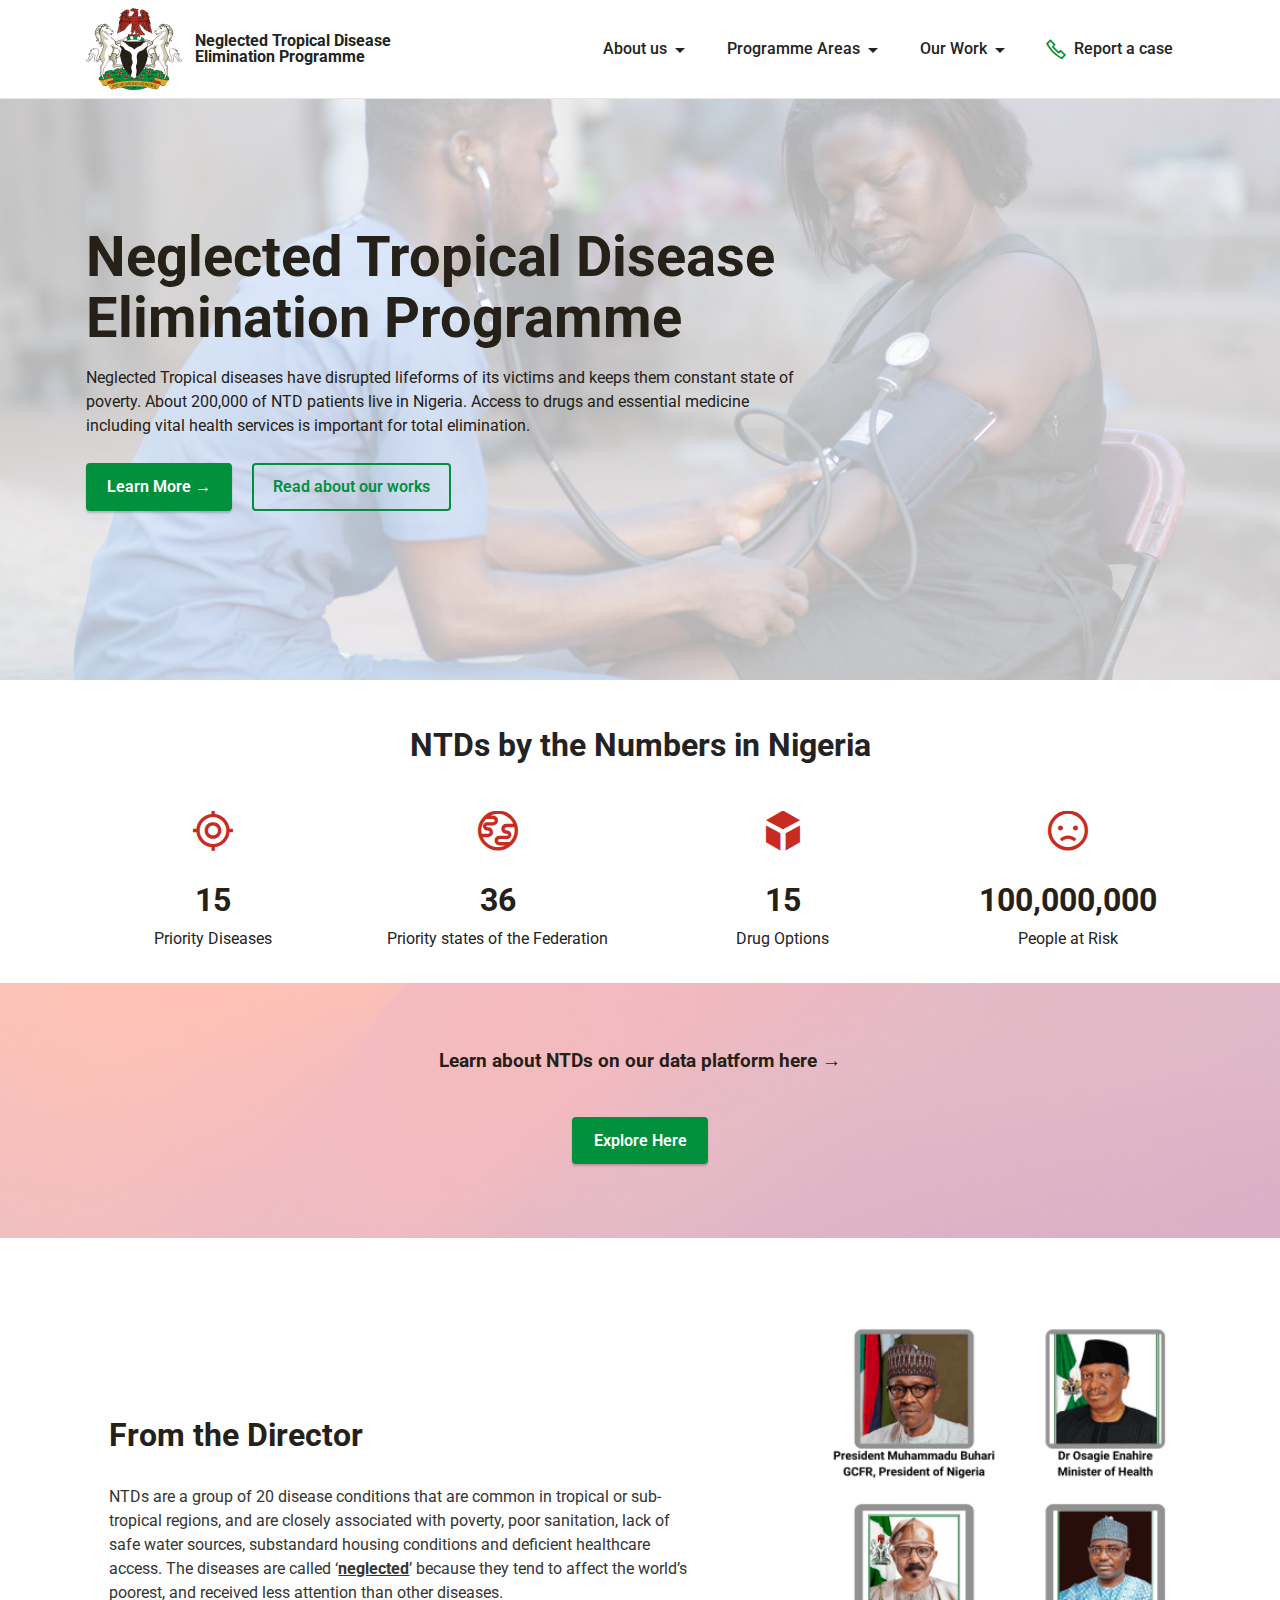
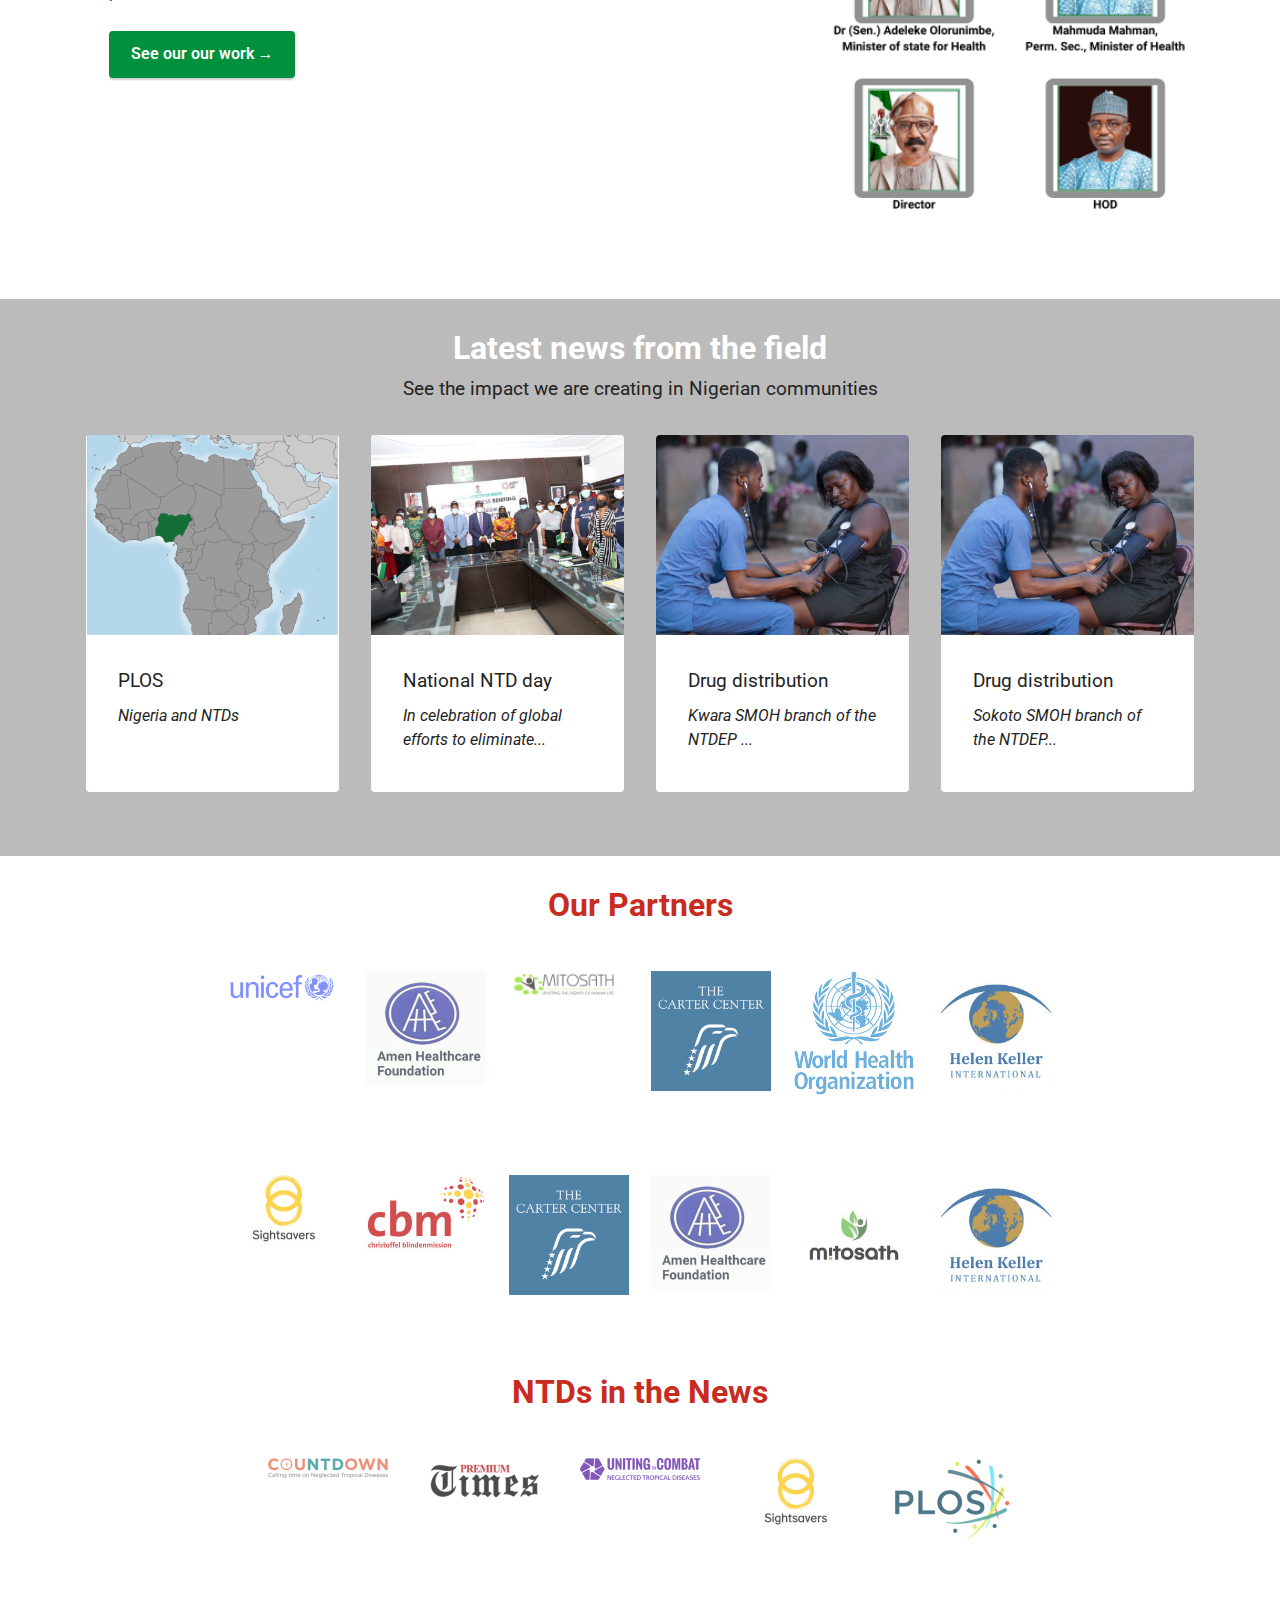
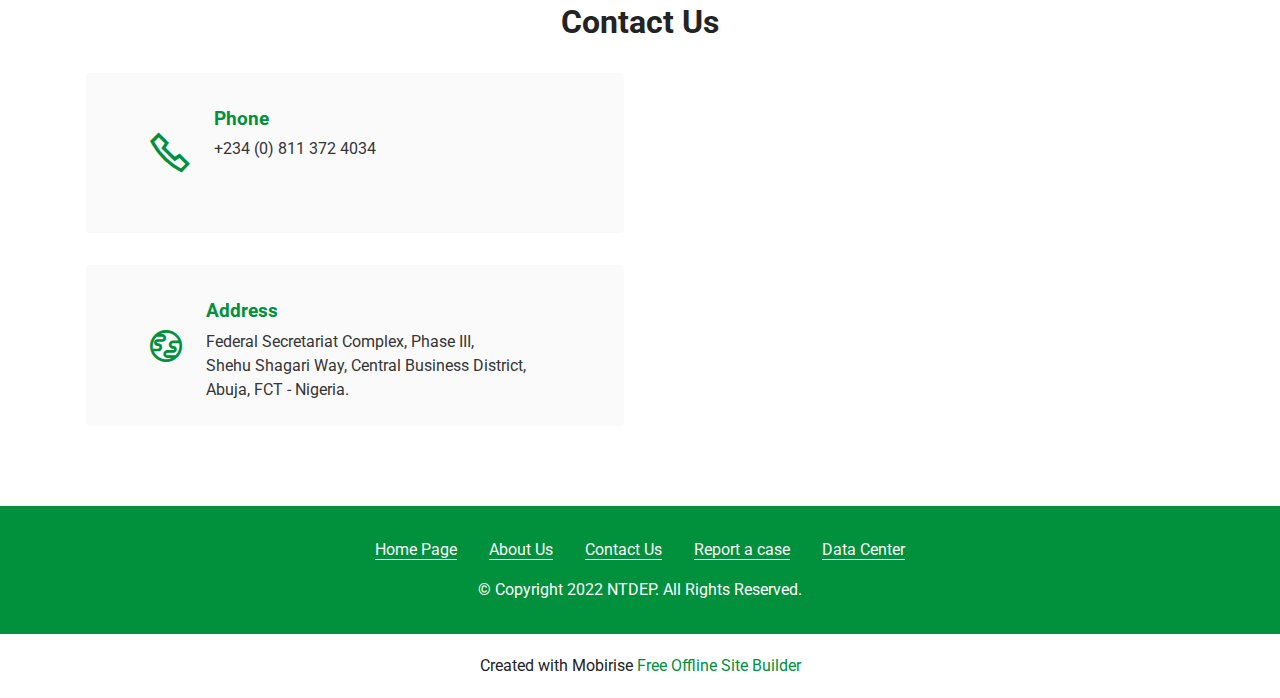
==== index.html @ a1d0e427 "correction_page8_9" ====
<!DOCTYPE html>
<html  >
<head>
  <!-- Site made with Mobirise Website Builder v5.6.8, https://mobirise.com -->
  <meta charset="UTF-8">
  <meta http-equiv="X-UA-Compatible" content="IE=edge">
  <meta name="generator" content="Mobirise v5.6.8, mobirise.com">
  <meta name="twitter:card" content="summary_large_image"/>
  <meta name="twitter:image:src" content="">
  <meta property="og:image" content="">
  <meta name="twitter:title" content="NTDEP Official Home">
  <meta name="viewport" content="width=device-width, initial-scale=1, minimum-scale=1">
  <link rel="shortcut icon" href="assets/images/coat-of-arms-of-nigeria.svg" type="image/x-icon">
  <meta name="description" content="">
  
  
  <title>NTDEP Official Home</title>
  <link rel="stylesheet" href="assets/web/assets/mobirise-icons2/mobirise2.css">
  <link rel="stylesheet" href="assets/bootstrap/css/bootstrap.min.css">
  <link rel="stylesheet" href="assets/bootstrap/css/bootstrap-grid.min.css">
  <link rel="stylesheet" href="assets/bootstrap/css/bootstrap-reboot.min.css">
  <link rel="stylesheet" href="assets/dropdown/css/style.css">
  <link rel="stylesheet" href="assets/socicon/css/styles.css">
  <link rel="stylesheet" href="assets/theme/css/style.css">
  <link rel="preload" href="https://fonts.googleapis.com/css?family=Roboto:100,100i,300,300i,400,400i,500,500i,700,700i,900,900i&display=swap" as="style" onload="this.onload=null;this.rel='stylesheet'">
  <noscript><link rel="stylesheet" href="https://fonts.googleapis.com/css?family=Roboto:100,100i,300,300i,400,400i,500,500i,700,700i,900,900i&display=swap"></noscript>
  <link rel="preload" as="style" href="assets/mobirise/css/mbr-additional.css"><link rel="stylesheet" href="assets/mobirise/css/mbr-additional.css" type="text/css">
  
  
  
  
</head>
<body>
  
  <section data-bs-version="5.1" class="menu cid-s48OLK6784" once="menu" id="menu1-h">
    
    <nav class="navbar navbar-dropdown navbar-fixed-top navbar-expand-lg">
        <div class="container">
            <div class="navbar-brand">
                <span class="navbar-logo">
                    <a href="index.html">
                        <img src="assets/images/coat-of-arms-of-nigeria.svg" alt="Nigeria" style="height: 5.1rem;">
                    </a>
                </span>
                <span class="navbar-caption-wrap"><a class="navbar-caption text-black display-7" href="https://mobiri.se">Neglected Tropical Disease <br>Elimination Programme</a></span>
            </div>
            <button class="navbar-toggler" type="button" data-toggle="collapse" data-bs-toggle="collapse" data-target="#navbarSupportedContent" data-bs-target="#navbarSupportedContent" aria-controls="navbarNavAltMarkup" aria-expanded="false" aria-label="Toggle navigation">
                <div class="hamburger">
                    <span></span>
                    <span></span>
                    <span></span>
                    <span></span>
                </div>
            </button>
            <div class="collapse navbar-collapse" id="navbarSupportedContent">
                <ul class="navbar-nav nav-dropdown nav-right" data-app-modern-menu="true"><li class="nav-item dropdown"><a class="nav-link link dropdown-toggle text-black display-4" href="https://mobirise.com" data-toggle="dropdown-submenu" data-bs-toggle="dropdown" data-bs-auto-close="outside" aria-expanded="false">About us</a><div class="dropdown-menu" aria-labelledby="dropdown-333"><a class="dropdown-item text-black display-4" href="directors.html">Director's profile</a><a class="dropdown-item text-black display-4" href="core_team.html">Our Team</a><a class="dropdown-item text-black display-4" href="#">Partners</a></div></li>
                    <li class="nav-item dropdown"><a class="nav-link link dropdown-toggle text-black display-4" href="https://mobirise.com" data-toggle="dropdown-submenu" data-bs-toggle="dropdown" data-bs-auto-close="outside" aria-expanded="false">Programme Areas</a><div class="dropdown-menu" aria-labelledby="dropdown-103"><a class="dropdown-item text-black display-4" href="pc_ntd.html">PC-NTDs</a><a class="dropdown-item text-black display-4" href="cm_ntd.html">CM-NTDs</a></div></li><li class="nav-item dropdown"><a class="nav-link link dropdown-toggle text-black display-4" href="https://mobirise.com" data-toggle="dropdown-submenu" data-bs-toggle="dropdown" data-bs-auto-close="outside" aria-expanded="false">Our Work</a><div class="dropdown-menu" aria-labelledby="dropdown-462"><a class="dropdown-item text-black display-4" href="index.html#gallery2-2a">News from the field</a><a class="dropdown-item text-black display-4" href="https://josoga2.shinyapps.io/ntdep/">Data and Publications</a></div></li><li class="nav-item"><a class="nav-link link text-black display-4" href="tel:+2348113724034"><span class="mobi-mbri mobi-mbri-phone mbr-iconfont mbr-iconfont-btn" style="font-size: 20px; color: rgb(1, 144, 60);"></span>Report a case</a></li></ul>
                
                
            </div>
        </div>
    </nav>

</section>

<section data-bs-version="5.1" class="header1 cid-s48MCQYojq" id="header1-f">

    

    <div class="mbr-overlay" style="opacity: 0.7; background-color: rgb(255, 255, 255);"></div>

    <div class="align-center container">
        <div class="row">
            <div class="col-12 col-lg-8">
                <h1 class="mbr-section-title mbr-fonts-style mb-3 display-1"><strong>Neglected Tropical Disease</strong><div><strong>Elimination Programme</strong></div></h1>
                
                <p class="mbr-text mbr-fonts-style display-7">Neglected Tropical diseases have disrupted lifeforms of its victims and keeps them constant state of poverty. About 200,000 of NTD patients live in Nigeria. Access to drugs and essential medicine including vital health services is important for total elimination.</p>
                <div class="mbr-section-btn mt-3"><a class="btn btn-success display-4" href="about_us.html">Learn More →</a> <a class="btn btn-success-outline display-4" href="program_areas.html">Read about our works</a></div>
            </div>
        </div>
    </div>
</section>

<section data-bs-version="5.1" class="features1 cid-t739NdDDtr" id="features1-l">
    

    
    
    <div class="container">
        <div class="row">
            <div class="col-12">
                <h3 class="mbr-section-title mbr-fonts-style align-center mb-0 display-2">
                    <strong>NTDs by the Numbers in Nigeria</strong></h3>
                
            </div>
        </div>
        <div class="row">
            <div class="card col-12 col-md-6 col-lg-3">
                <div class="card-wrapper">
                    <div class="card-box align-center">
                        <div class="iconfont-wrapper">
                            <span class="mbr-iconfont mobi-mbri-target mobi-mbri" style="font-size: 40px;"></span>
                        </div>
                        <h5 class="card-title mbr-fonts-style display-2"><strong>15</strong></h5>
                        <p class="card-text mbr-fonts-style display-7">Priority Diseases</p>
                    </div>
                </div>
            </div>
            <div class="card col-12 col-md-6 col-lg-3">
                <div class="card-wrapper">
                    <div class="card-box align-center">
                        <div class="iconfont-wrapper">
                            <span class="mbr-iconfont mobi-mbri-globe mobi-mbri" style="font-size: 40px;"></span>
                        </div>
                        <h5 class="card-title mbr-fonts-style display-2"><strong>36</strong></h5>
                        <p class="card-text mbr-fonts-style display-7">Priority states of the Federation</p>
                    </div>
                </div>
            </div>
            <div class="card col-12 col-md-6 col-lg-3">
                <div class="card-wrapper">
                    <div class="card-box align-center">
                        <div class="iconfont-wrapper">
                            <span class="mbr-iconfont socicon-sketchfab socicon" style="font-size: 40px;"></span>
                        </div>
                        <h5 class="card-title mbr-fonts-style display-2"><strong>15</strong></h5>
                        <p class="card-text mbr-fonts-style display-7">Drug Options</p>
                    </div>
                </div>
            </div>
            <div class="card col-12 col-md-6 col-lg-3">
                <div class="card-wrapper">
                    <div class="card-box align-center">
                        <div class="iconfont-wrapper">
                            <span class="mbr-iconfont mobi-mbri-sad-face mobi-mbri" style="font-size: 40px;"></span>
                        </div>
                        <h5 class="card-title mbr-fonts-style display-2"><strong>100,000,000</strong></h5>
                        <p class="card-text mbr-fonts-style display-7">People at Risk</p>
                    </div>
                </div>
            </div>
        </div>
    </div>
</section>

<section data-bs-version="5.1" class="content4 cid-t73bGMOtxn" id="content4-m">
    

    
    <div class="mbr-overlay" style="opacity: 0.7; background-color: rgb(255, 181, 181);">
    </div>
    <div class="container">
        <div class="row justify-content-center">
            <div class="title col-md-12 col-lg-10">
                <h3 class="mbr-section-title mbr-fonts-style align-center mb-4 display-5">
                    <strong>Learn about NTDs on our data platform here →</strong></h3>
                
                <div class="mbr-section-btn align-center"><a class="btn btn-primary display-4" href="https://josoga2.shinyapps.io/ntdep/">Explore Here</a></div>
            </div>
        </div>
    </div>
</section>

<section data-bs-version="5.1" class="features18 cid-t73cSM7Ksm" id="features19-n">

    

    
    
    <div>
        <div class="row justify-content-center">
            <div class="card col-12 col-lg offset-lg-1">
                <div class="card-wrapper">
                    <h6 class="card-title mbr-fonts-style mb-4 display-2">
                        <strong>From the Director</strong></h6>
                    <p class="mbr-text mbr-fonts-style display-7">NTDs are a group of 20 disease conditions that are common in tropical or sub-tropical regions, and are closely associated with poverty, poor sanitation, lack of safe water sources, substandard housing conditions and deficient healthcare access.&nbsp;The diseases are called ‘<strong><u>neglected</u></strong>’ because they tend to affect the world’s poorest, and  received less attention than other diseases.<br></p>
                    <div class="mbr-section-btn"><a class="btn btn-primary display-4" href="https://mobiri.se">See our our work →</a></div>
                </div>
            </div>
            <div class="col-12 col-lg-5">
                <div class="image-wrapper">
                    <img src="assets/images/president-muhammadu-buhari-960x540.png" alt="Mobirise Website Builder">
                </div>
            </div>
        </div>
    </div>
</section>

<section data-bs-version="5.1" class="gallery2 cid-t7ab2nxX99" id="gallery2-2a">
    
    
    <div class="container">
        <div class="mbr-section-head">
            <h4 class="mbr-section-title mbr-fonts-style align-center mb-0 display-2"><strong>Latest news from the field</strong></h4>
            <h5 class="mbr-section-subtitle mbr-fonts-style align-center mb-0 mt-2 display-5">
                See the impact we are creating in Nigerian communities</h5>
        </div>
        <div class="row mt-4">
            <div class="item features-image сol-12 col-md-6 col-lg-3">
                <div class="item-wrapper">
                    <div class="item-img">
                        <a href="https://journals.plos.org/plosntds/article?id=10.1371/journal.pntd.0001600"><img src="assets/images/pntd.0001600.g001-506x516.png" alt="Mobirise Website Builder"></a>
                    </div>
                    <div class="item-content">
                        <h5 class="item-title mbr-fonts-style display-5">PLOS</h5>
                        <h6 class="item-subtitle mbr-fonts-style mt-1 display-7"><em>Nigeria and NTDs</em></h6>
                        
                    </div>
                    
                </div>
            </div><div class="item features-image сol-12 col-md-6 col-lg-3">
                <div class="item-wrapper">
                    <div class="item-img">
                        <a href="https://www.health.gov.ng/index.php?option=com_k2&view=item&id=826:fg-commemorates-2022-world-neglected-tropical-disease-day&Itemid=470"><img src="assets/images/world-ntd-day-506x337.jpg" alt="Mobirise Website Builder" data-slide-to="1" data-bs-slide-to="2"></a>
                    </div>
                    <div class="item-content">
                        <h5 class="item-title mbr-fonts-style display-5">National NTD day</h5>
                        <h6 class="item-subtitle mbr-fonts-style mt-1 display-7"><em>In celebration of global efforts to eliminate...</em></h6>
                        
                    </div>
                    
                </div>
            </div>
            <div class="item features-image сol-12 col-md-6 col-lg-3">
                <div class="item-wrapper">
                    <div class="item-img">
                        <img src="assets/images/africa-humanitarian-aid-doctor-taking-care-patient-2000x1333.jpg" alt="Mobirise Website Builder" data-slide-to="2">
                    </div>
                    <div class="item-content">
                        <h5 class="item-title mbr-fonts-style display-5">Drug distribution</h5>
                        <h6 class="item-subtitle mbr-fonts-style mt-1 display-7"><em>Kwara SMOH branch of the NTDEP ...</em></h6>
                        
                    </div>
                    
                </div>
            </div><div class="item features-image сol-12 col-md-6 col-lg-3">
                <div class="item-wrapper">
                    <div class="item-img">
                        <img src="assets/images/africa-humanitarian-aid-doctor-taking-care-patient-2000x1333.jpg" alt="Mobirise Website Builder" data-slide-to="3" data-bs-slide-to="4">
                    </div>
                    <div class="item-content">
                        <h5 class="item-title mbr-fonts-style display-5">Drug distribution</h5>
                        <h6 class="item-subtitle mbr-fonts-style mt-1 display-7"><em>Sokoto SMOH branch of the NTDEP...</em></h6>
                        
                    </div>
                    
                </div>
            </div>
            
            
        </div>
    </div>
</section>

<section data-bs-version="5.1" class="clients1 cid-t73jdMMcOK" id="clients1-p">
    
    <div class="images-container container">
        <div class="mbr-section-head">
            <h3 class="mbr-section-title mbr-fonts-style align-center mb-0 display-2">
                <strong>Our Partners</strong></h3>
            
            
        </div>
        <div class="row justify-content-center mt-4">
            <div class="col-md-3 card">
                <img src="assets/images/logo-3-240x158.png" alt="Mobirise Website Builder">
            </div>
            <div class="col-md-3 card">
                <img src="assets/images/logo-3-240x230.jpg" alt="Mobirise Website Builder">
            </div>
            <div class="col-md-3 card">
                <img src="assets/images/logo-2-240x136.png" alt="Mobirise Website Builder">
            </div>
            <div class="col-md-3 card">
                <img src="assets/images/logo-4-200x200.jpg" alt="Mobirise Website Builder">
            </div>
            <div class="col-md-3 card">
                <img src="assets/images/logo-7-221x228.jpg" alt="Mobirise Website Builder">
            </div>
            <div class="col-md-3 card">
                <img src="assets/images/logo-8-195x195.jpg" alt="Mobirise Website Builder">
            </div>
            
            
        </div>
    </div>
</section>

<section data-bs-version="5.1" class="clients1 cid-t73jJb0I14" id="clients1-q">
    
    <div class="images-container container">
        <div class="mbr-section-head">
            
            
            
        </div>
        <div class="row justify-content-center mt-4">
            <div class="col-md-3 card">
                <img src="assets/images/logo-5-240x134.jpg" alt="Mobirise Website Builder">
            </div>
            <div class="col-md-3 card">
                <img src="assets/images/logo-cbm-240x150.jpg" alt="Mobirise Website Builder">
            </div>
            <div class="col-md-3 card">
                <img src="assets/images/logo-4-200x200.jpg" alt="Mobirise Website Builder">
            </div>
            <div class="col-md-3 card">
                <img src="assets/images/logo-3-240x230.jpg" alt="Mobirise Website Builder">
            </div>
            <div class="col-md-3 card">
                <img src="assets/images/1645652747101-200x200.jpg" alt="Mobirise Website Builder">
            </div>
            <div class="col-md-3 card">
                <img src="assets/images/logo-8-195x195.jpg" alt="Mobirise Website Builder">
            </div>
            
            
        </div>
    </div>
</section>

<section data-bs-version="5.1" class="clients1 cid-t73lCS6pEH" id="clients1-s">
    
    <div class="images-container container-fluid">
        <div class="mbr-section-head">
            <h3 class="mbr-section-title mbr-fonts-style align-center mb-0 display-2">
                <strong>NTDs in the News</strong></h3>
            
            
        </div>
        <div class="row justify-content-center mt-4">
            <div class="col-md-3 card">
                <a href="https://countdown.lstmed.ac.uk/about-countdown/the-partners/federal-ministry-of-health-nigeria" target="_blank"><img src="assets/images/countdown-240x39.png" alt="countdown"></a>
            </div>
            <div class="col-md-3 card">
                <a href="https://www.premiumtimesng.com/news/top-news/477488-nigeria-still-battling-14-of-20-tropical-diseases-listed-by-who-official.html" target="_blank"><img src="assets/images/pt-logo-retina-1-1-1-240x88.png" alt="Mobirise Website Builder"></a>
            </div>
            <div class="col-md-3 card">
                <a href="https://unitingtocombatntds.org/africa/nigeria/"><img src="assets/images/uniting-to-combat-ntds-logo-purple-240x44.png" alt="Mobirise Website Builder"></a>
            </div>
            <div class="col-md-3 card">
                <a href="https://www.sightsavers.org/blogs/2019/03/research-ntds-nigeria/"><img src="assets/images/logo-5-240x134.jpg" alt="Mobirise Website Builder"></a>
            </div>
            <div class="col-md-3 card">
                <a href="https://journals.plos.org/plosntds/article?id=10.1371/journal.pntd.0001600"><img src="assets/images/plos-logo-2020-240x166.png" alt="Mobirise Website Builder"></a>
            </div>
            
            
            
        </div>
    </div>
</section>

<section data-bs-version="5.1" class="contacts3 map1 cid-t73jVZ77fo" id="contacts3-r">

    

    
    
    <div class="container">
        <div class="mbr-section-head">
            <h3 class="mbr-section-title mbr-fonts-style align-center mb-0 display-2">
                <strong>Contact Us</strong></h3>
            
        </div>
        <div class="row justify-content-center mt-4">
            <div class="card col-12 col-md-6">
                <div class="card-wrapper">
                    <div class="image-wrapper">
                        <span class="mbr-iconfont mobi-mbri-phone mobi-mbri" style="font-size: 40px;"></span>
                    </div>
                    <div class="text-wrapper">
                        <h6 class="card-title mbr-fonts-style mb-1 display-5">
                            <strong>Phone</strong>
                        </h6>
                        <p class="mbr-text mbr-fonts-style display-7">+234 (0) 811 372 4034</p>
                    </div>
                </div>
                <div class="card-wrapper">
                    <div class="image-wrapper">
                        <span class="mbr-iconfont mobi-mbri-globe mobi-mbri"></span>
                    </div>
                    <div class="text-wrapper">
                        <h6 class="card-title mbr-fonts-style mb-1 display-5"><strong>Address</strong></h6>
                        <p class="mbr-text mbr-fonts-style display-7">Federal Secretariat Complex, Phase III, <br>Shehu Shagari Way, Central Business District, Abuja, FCT - Nigeria.</p>
                    </div>
                </div>
            </div>
            <div class="map-wrapper col-12 col-md-6">
                <div class="google-map"><iframe frameborder="0" style="border:0" src="https://www.google.com/maps/embed/v1/place?key=AIzaSyDk89J4FSunMF33ruMVWJaJht_Ro0kvoXs&amp;q=Federal Secretariat Complex, Phase III, Shehu Shagari Way, Central Business District. Abuja .FCT - Nigeria." allowfullscreen=""></iframe></div>
            </div>
        </div>
    </div>
</section>

<section data-bs-version="5.1" class="footer3 cid-t9xx8RBD2m" once="footers" id="footer3-2v">

    

    

    <div class="container">
        <div class="media-container-row align-center mbr-white">
            <div class="row row-links">
                <ul class="foot-menu">
                    
                    
                    
                    
                    
                <li class="foot-menu-item mbr-fonts-style display-7"><a href="index.html" class="text-white">Home Page</a></li><li class="foot-menu-item mbr-fonts-style display-7"><a href="about_us.html" class="text-white">About Us</a></li><li class="foot-menu-item mbr-fonts-style display-7"><a href="index.html#contacts3-r" class="text-white">Contact Us</a></li><li class="foot-menu-item mbr-fonts-style display-7"><a href="tel:+2348113724034" class="text-white">Report a case</a></li><li class="foot-menu-item mbr-fonts-style display-7"><a href="https://josoga2.shinyapps.io/ntdep/" class="text-white">Data Center</a></li></ul>
            </div>
            
            <div class="row row-copirayt">
                <p class="mbr-text mb-0 mbr-fonts-style mbr-white align-center display-7">
                    © Copyright 2022 NTDEP. All Rights Reserved.
                </p>
            </div>
        </div>
    </div>
</section><section class="display-7" style="padding: 0;align-items: center;justify-content: center;flex-wrap: wrap;    align-content: center;display: flex;position: relative;height: 4rem;"><a href="https://mobiri.se/" style="flex: 1 1;height: 4rem;position: absolute;width: 100%;z-index: 1;"><img alt="" style="height: 4rem;" src="[data-uri]"></a><p style="margin: 0;text-align: center;" class="display-7">Created with Mobirise &#8204;</p><a style="z-index:1" href="https://mobirise.com/offline-website-builder.html">Free Offline Site Builder</a></section><script src="assets/bootstrap/js/bootstrap.bundle.min.js"></script>  <script src="assets/smoothscroll/smooth-scroll.js"></script>  <script src="assets/ytplayer/index.js"></script>  <script src="assets/dropdown/js/navbar-dropdown.js"></script>  <script src="assets/theme/js/script.js"></script>  
  
  
 <div id="scrollToTop" class="scrollToTop mbr-arrow-up"><a style="text-align: center;"><i class="mbr-arrow-up-icon mbr-arrow-up-icon-cm cm-icon cm-icon-smallarrow-up"></i></a></div>
  </body>
</html>
---- assets/web/assets/mobirise-icons2/mobirise2.css ----
@font-face {
  font-family: 'Moririse2';
  font-display: swap;
  src:  url('mobirise2.eot?f2bix4');
  src:  url('mobirise2.eot?f2bix4#iefix') format('embedded-opentype'),
    url('mobirise2.ttf?f2bix4') format('truetype'),
    url('mobirise2.woff?f2bix4') format('woff'),
    url('mobirise2.svg?f2bix4#mobirise2') format('svg');
  font-weight: normal;
  font-style: normal;
}

[class^="mobi-"], [class*=" mobi-"] {
  /* use !important to prevent issues with browser extensions that change fonts */
  font-family: 'Moririse2' !important;
  speak: none;
  font-style: normal;
  font-weight: normal;
  font-variant: normal;
  text-transform: none;
  line-height: 1;

  /* Better Font Rendering =========== */
  -webkit-font-smoothing: antialiased;
  -moz-osx-font-smoothing: grayscale;
}

.mobi-mbri-add-submenu:before {
  content: "\e900";
}
.mobi-mbri-alert:before {
  content: "\e901";
}
.mobi-mbri-align-center:before {
  content: "\e902";
}
.mobi-mbri-align-justify:before {
  content: "\e903";
}
.mobi-mbri-align-left:before {
  content: "\e904";
}
.mobi-mbri-align-right:before {
  content: "\e905";
}
.mobi-mbri-android:before {
  content: "\e906";
}
.mobi-mbri-apple:before {
  content: "\e907";
}
.mobi-mbri-arrow-down:before {
  content: "\e908";
}
.mobi-mbri-arrow-next:before {
  content: "\e909";
}
.mobi-mbri-arrow-prev:before {
  content: "\e90a";
}
.mobi-mbri-arrow-up:before {
  content: "\e90b";
}
.mobi-mbri-bold:before {
  content: "\e90c";
}
.mobi-mbri-bookmark:before {
  content: "\e90d";
}
.mobi-mbri-bootstrap:before {
  content: "\e90e";
}
.mobi-mbri-briefcase:before {
  content: "\e90f";
}
.mobi-mbri-browse:before {
  content: "\e910";
}
.mobi-mbri-bulleted-list:before {
  content: "\e911";
}
.mobi-mbri-calendar:before {
  content: "\e912";
}
.mobi-mbri-camera:before {
  content: "\e913";
}
.mobi-mbri-cart-add:before {
  content: "\e914";
}
.mobi-mbri-cart-full:before {
  content: "\e915";
}
.mobi-mbri-cash:before {
  content: "\e916";
}
.mobi-mbri-change-style:before {
  content: "\e917";
}
.mobi-mbri-chat:before {
  content: "\e918";
}
.mobi-mbri-clock:before {
  content: "\e919";
}
.mobi-mbri-close:before {
  content: "\e91a";
}
.mobi-mbri-cloud:before {
  content: "\e91b";
}
.mobi-mbri-code:before {
  content: "\e91c";
}
.mobi-mbri-contact-form:before {
  content: "\e91d";
}
.mobi-mbri-credit-card:before {
  content: "\e91e";
}
.mobi-mbri-cursor-click:before {
  content: "\e91f";
}
.mobi-mbri-cust-feedback:before {
  content: "\e920";
}
.mobi-mbri-database:before {
  content: "\e921";
}
.mobi-mbri-delivery:before {
  content: "\e922";
}
.mobi-mbri-desktop:before {
  content: "\e923";
}
.mobi-mbri-devices:before {
  content: "\e924";
}
.mobi-mbri-down:before {
  content: "\e925";
}
.mobi-mbri-download-2:before {
  content: "\e926";
}
.mobi-mbri-download:before {
  content: "\e927";
}
.mobi-mbri-drag-n-drop-2:before {
  content: "\e928";
}
.mobi-mbri-drag-n-drop:before {
  content: "\e929";
}
.mobi-mbri-edit-2:before {
  content: "\e92a";
}
.mobi-mbri-edit:before {
  content: "\e92b";
}
.mobi-mbri-error:before {
  content: "\e92c";
}
.mobi-mbri-extension:before {
  content: "\e92d";
}
.mobi-mbri-features:before {
  content: "\e92e";
}
.mobi-mbri-file:before {
  content: "\e92f";
}
.mobi-mbri-flag:before {
  content: "\e930";
}
.mobi-mbri-folder:before {
  content: "\e931";
}
.mobi-mbri-gift:before {
  content: "\e932";
}
.mobi-mbri-github:before {
  content: "\e933";
}
.mobi-mbri-globe-2:before {
  content: "\e934";
}
.mobi-mbri-globe:before {
  content: "\e935";
}
.mobi-mbri-growing-chart:before {
  content: "\e936";
}
.mobi-mbri-hearth:before {
  content: "\e937";
}
.mobi-mbri-help:before {
  content: "\e938";
}
.mobi-mbri-home:before {
  content: "\e939";
}
.mobi-mbri-hot-cup:before {
  content: "\e93a";
}
.mobi-mbri-idea:before {
  content: "\e93b";
}
.mobi-mbri-image-gallery:before {
  content: "\e93c";
}
.mobi-mbri-image-slider:before {
  content: "\e93d";
}
.mobi-mbri-info:before {
  content: "\e93e";
}
.mobi-mbri-italic:before {
  content: "\e93f";
}
.mobi-mbri-key:before {
  content: "\e940";
}
.mobi-mbri-laptop:before {
  content: "\e941";
}
.mobi-mbri-layers:before {
  content: "\e942";
}
.mobi-mbri-left-right:before {
  content: "\e943";
}
.mobi-mbri-left:before {
  content: "\e944";
}
.mobi-mbri-letter:before {
  content: "\e945";
}
.mobi-mbri-like:before {
  content: "\e946";
}
.mobi-mbri-link:before {
  content: "\e947";
}
.mobi-mbri-lock:before {
  content: "\e948";
}
.mobi-mbri-login:before {
  content: "\e949";
}
.mobi-mbri-logout:before {
  content: "\e94a";
}
.mobi-mbri-magic-stick:before {
  content: "\e94b";
}
.mobi-mbri-map-pin:before {
  content: "\e94c";
}
.mobi-mbri-menu:before {
  content: "\e94d";
}
.mobi-mbri-mobile-2:before {
  content: "\e94e";
}
.mobi-mbri-mobile-horizontal:before {
  content: "\e94f";
}
.mobi-mbri-mobile:before {
  content: "\e950";
}
.mobi-mbri-mobirise:before {
  content: "\e951";
}
.mobi-mbri-more-horizontal:before {
  content: "\e952";
}
.mobi-mbri-more-vertical:before {
  content: "\e953";
}
.mobi-mbri-music:before {
  content: "\e954";
}
.mobi-mbri-new-file:before {
  content: "\e955";
}
.mobi-mbri-numbered-list:before {
  content: "\e956";
}
.mobi-mbri-opened-folder:before {
  content: "\e957";
}
.mobi-mbri-pages:before {
  content: "\e958";
}
.mobi-mbri-paper-plane:before {
  content: "\e959";
}
.mobi-mbri-paperclip:before {
  content: "\e95a";
}
.mobi-mbri-phone:before {
  content: "\e95b";
}
.mobi-mbri-photo:before {
  content: "\e95c";
}
.mobi-mbri-photos:before {
  content: "\e95d";
}
.mobi-mbri-pin:before {
  content: "\e95e";
}
.mobi-mbri-play:before {
  content: "\e95f";
}
.mobi-mbri-plus:before {
  content: "\e960";
}
.mobi-mbri-preview:before {
  content: "\e961";
}
.mobi-mbri-print:before {
  content: "\e962";
}
.mobi-mbri-protect:before {
  content: "\e963";
}
.mobi-mbri-question:before {
  content: "\e964";
}
.mobi-mbri-quote-left:before {
  content: "\e965";
}
.mobi-mbri-quote-right:before {
  content: "\e966";
}
.mobi-mbri-redo:before {
  content: "\e967";
}
.mobi-mbri-refresh:before {
  content: "\e968";
}
.mobi-mbri-responsive-2:before {
  content: "\e969";
}
.mobi-mbri-responsive:before {
  content: "\e96a";
}
.mobi-mbri-right:before {
  content: "\e96b";
}
.mobi-mbri-rocket:before {
  content: "\e96c";
}
.mobi-mbri-sad-face:before {
  content: "\e96d";
}
.mobi-mbri-sale:before {
  content: "\e96e";
}
.mobi-mbri-save:before {
  content: "\e96f";
}
.mobi-mbri-search:before {
  content: "\e970";
}
.mobi-mbri-setting-2:before {
  content: "\e971";
}
.mobi-mbri-setting-3:before {
  content: "\e972";
}
.mobi-mbri-setting:before {
  content: "\e973";
}
.mobi-mbri-share:before {
  content: "\e974";
}
.mobi-mbri-shopping-bag:before {
  content: "\e975";
}
.mobi-mbri-shopping-basket:before {
  content: "\e976";
}
.mobi-mbri-shopping-cart:before {
  content: "\e977";
}
.mobi-mbri-sites:before {
  content: "\e978";
}
.mobi-mbri-smile-face:before {
  content: "\e979";
}
.mobi-mbri-speed:before {
  content: "\e97a";
}
.mobi-mbri-star:before {
  content: "\e97b";
}
.mobi-mbri-success:before {
  content: "\e97c";
}
.mobi-mbri-sun:before {
  content: "\e97d";
}
.mobi-mbri-sun2:before {
  content: "\e97e";
}
.mobi-mbri-tablet-vertical:before {
  content: "\e97f";
}
.mobi-mbri-tablet:before {
  content: "\e980";
}
.mobi-mbri-target:before {
  content: "\e981";
}
.mobi-mbri-timer:before {
  content: "\e982";
}
.mobi-mbri-to-ftp:before {
  content: "\e983";
}
.mobi-mbri-to-local-drive:before {
  content: "\e984";
}
.mobi-mbri-touch-swipe:before {
  content: "\e985";
}
.mobi-mbri-touch:before {
  content: "\e986";
}
.mobi-mbri-trash:before {
  content: "\e987";
}
.mobi-mbri-underline:before {
  content: "\e988";
}
.mobi-mbri-undo:before {
  content: "\e989";
}
.mobi-mbri-unlink:before {
  content: "\e98a";
}
.mobi-mbri-unlock:before {
  content: "\e98b";
}
.mobi-mbri-up-down:before {
  content: "\e98c";
}
.mobi-mbri-up:before {
  content: "\e98d";
}
.mobi-mbri-update:before {
  content: "\e98e";
}
.mobi-mbri-upload-2:before {
  content: "\e98f";
}
.mobi-mbri-upload:before {
  content: "\e990";
}
.mobi-mbri-user-2:before {
  content: "\e991";
}
.mobi-mbri-user:before {
  content: "\e992";
}
.mobi-mbri-users:before {
  content: "\e993";
}
.mobi-mbri-video-play:before {
  content: "\e994";
}
.mobi-mbri-video:before {
  content: "\e995";
}
.mobi-mbri-watch:before {
  content: "\e996";
}
.mobi-mbri-website-theme-2:before {
  content: "\e997";
}
.mobi-mbri-website-theme:before {
  content: "\e998";
}
.mobi-mbri-wifi:before {
  content: "\e999";
}
.mobi-mbri-windows:before {
  content: "\e99a";
}
.mobi-mbri-zoom-in:before {
  content: "\e99b";
}
.mobi-mbri-zoom-out:before {
  content: "\e99c";
}
---- assets/dropdown/css/style.css ----
.navbar-dropdown {
  left: 0;
  padding: 0;
  position: absolute;
  right: 0;
  top: 0;
  transition: all 0.45s ease;
  z-index: 1030;
  background: #282828; }
  .navbar-dropdown .navbar-logo {
    margin-right: 0.8rem;
    transition: margin 0.3s ease-in-out;
    vertical-align: middle; }
    .navbar-dropdown .navbar-logo img {
      height: 3.125rem;
      transition: all 0.3s ease-in-out; }
    .navbar-dropdown .navbar-logo.mbr-iconfont {
      font-size: 3.125rem;
      line-height: 3.125rem; }
  .navbar-dropdown .navbar-caption {
    font-weight: 700;
    white-space: normal;
    vertical-align: -4px;
    line-height: 3.125rem !important; }
    .navbar-dropdown .navbar-caption, .navbar-dropdown .navbar-caption:hover {
      color: inherit;
      text-decoration: none; }
  .navbar-dropdown .mbr-iconfont + .navbar-caption {
    vertical-align: -1px; }
  .navbar-dropdown.navbar-fixed-top {
    position: fixed; }
  .navbar-dropdown .navbar-brand span {
    vertical-align: -4px; }
  .navbar-dropdown.bg-color.transparent {
    background: none; }
  .navbar-dropdown.navbar-short .navbar-brand {
    padding: 0.625rem 0; }
    .navbar-dropdown.navbar-short .navbar-brand span {
      vertical-align: -1px; }
  .navbar-dropdown.navbar-short .navbar-caption {
    line-height: 2.375rem !important;
    vertical-align: -2px; }
  .navbar-dropdown.navbar-short .navbar-logo {
    margin-right: 0.5rem; }
    .navbar-dropdown.navbar-short .navbar-logo img {
      height: 2.375rem; }
    .navbar-dropdown.navbar-short .navbar-logo.mbr-iconfont {
      font-size: 2.375rem;
      line-height: 2.375rem; }
  .navbar-dropdown.navbar-short .mbr-table-cell {
    height: 3.625rem; }
  .navbar-dropdown .navbar-close {
    left: 0.6875rem;
    position: fixed;
    top: 0.75rem;
    z-index: 1000; }
  .navbar-dropdown .hamburger-icon {
    content: "";
    display: inline-block;
    vertical-align: middle;
    width: 16px;
    -webkit-box-shadow: 0 -6px 0 1px #282828,0 0 0 1px #282828,0 6px 0 1px #282828;
    -moz-box-shadow: 0 -6px 0 1px #282828,0 0 0 1px #282828,0 6px 0 1px #282828;
    box-shadow: 0 -6px 0 1px #282828,0 0 0 1px #282828,0 6px 0 1px #282828; }

.dropdown-menu .dropdown-toggle[data-toggle="dropdown-submenu"]::after {
  border-bottom: 0.35em solid transparent;
  border-left: 0.35em solid;
  border-right: 0;
  border-top: 0.35em solid transparent;
  margin-left: 0.3rem; }

.dropdown-menu .dropdown-item:focus {
  outline: 0; }

.nav-dropdown {
  font-size: 0.75rem;
  font-weight: 500;
  height: auto !important; }
  .nav-dropdown .nav-btn {
    padding-left: 1rem; }
  .nav-dropdown .link {
    margin: .667em 1.667em;
    font-weight: 500;
    padding: 0;
    transition: color .2s ease-in-out; }
    .nav-dropdown .link.dropdown-toggle {
      margin-right: 2.583em; }
      .nav-dropdown .link.dropdown-toggle::after {
        margin-left: .25rem;
        border-top: 0.35em solid;
        border-right: 0.35em solid transparent;
        border-left: 0.35em solid transparent;
        border-bottom: 0; }
      .nav-dropdown .link.dropdown-toggle[aria-expanded="true"] {
        margin: 0;
        padding: 0.667em 3.263em  0.667em 1.667em; }
  .nav-dropdown .link::after,
  .nav-dropdown .dropdown-item::after {
    color: inherit; }
  .nav-dropdown .btn {
    font-size: 0.75rem;
    font-weight: 700;
    letter-spacing: 0;
    margin-bottom: 0;
    padding-left: 1.25rem;
    padding-right: 1.25rem; }
  .nav-dropdown .dropdown-menu {
    border-radius: 0;
    border: 0;
    left: 0;
    margin: 0;
    padding-bottom: 1.25rem;
    padding-top: 1.25rem;
    position: relative; }
  .nav-dropdown .dropdown-submenu {
    margin-left: 0.125rem;
    top: 0; }
  .nav-dropdown .dropdown-item {
    font-weight: 500;
    line-height: 2;
    padding: 0.3846em 4.615em 0.3846em 1.5385em;
    position: relative;
    transition: color .2s ease-in-out, background-color .2s ease-in-out; }
    .nav-dropdown .dropdown-item::after {
      margin-top: -0.3077em;
      position: absolute;
      right: 1.1538em;
      top: 50%; }
    .nav-dropdown .dropdown-item:focus, .nav-dropdown .dropdown-item:hover {
      background: none; }

@media (max-width: 767px) {
  .nav-dropdown.navbar-toggleable-sm {
    bottom: 0;
    display: none;
    left: 0;
    overflow-x: hidden;
    position: fixed;
    top: 0;
    transform: translateX(-100%);
    -ms-transform: translateX(-100%);
    -webkit-transform: translateX(-100%);
    width: 18.75rem;
    z-index: 999; } }
.nav-dropdown.navbar-toggleable-xl {
  bottom: 0;
  display: none;
  left: 0;
  overflow-x: hidden;
  position: fixed;
  top: 0;
  transform: translateX(-100%);
  -ms-transform: translateX(-100%);
  -webkit-transform: translateX(-100%);
  width: 18.75rem;
  z-index: 999; }

.nav-dropdown-sm {
  display: block !important;
  overflow-x: hidden;
  overflow: auto;
  padding-top: 3.875rem; }
  .nav-dropdown-sm::after {
    content: "";
    display: block;
    height: 3rem;
    width: 100%; }
  .nav-dropdown-sm.collapse.in ~ .navbar-close {
    display: block !important; }
  .nav-dropdown-sm.collapsing, .nav-dropdown-sm.collapse.in {
    transform: translateX(0);
    -ms-transform: translateX(0);
    -webkit-transform: translateX(0);
    transition: all 0.25s ease-out;
    -webkit-transition: all 0.25s ease-out;
    background: #282828; }
  .nav-dropdown-sm.collapsing[aria-expanded="false"] {
    transform: translateX(-100%);
    -ms-transform: translateX(-100%);
    -webkit-transform: translateX(-100%); }
  .nav-dropdown-sm .nav-item {
    display: block;
    margin-left: 0 !important;
    padding-left: 0; }
  .nav-dropdown-sm .link,
  .nav-dropdown-sm .dropdown-item {
    border-top: 1px dotted rgba(255, 255, 255, 0.1);
    font-size: 0.8125rem;
    line-height: 1.6;
    margin: 0 !important;
    padding: 0.875rem 2.4rem 0.875rem 1.5625rem !important;
    position: relative;
    white-space: normal; }
    .nav-dropdown-sm .link:focus, .nav-dropdown-sm .link:hover,
    .nav-dropdown-sm .dropdown-item:focus,
    .nav-dropdown-sm .dropdown-item:hover {
      background: rgba(0, 0, 0, 0.2) !important;
      color: #c0a375; }
  .nav-dropdown-sm .nav-btn {
    position: relative;
    padding: 1.5625rem 1.5625rem 0 1.5625rem; }
    .nav-dropdown-sm .nav-btn::before {
      border-top: 1px dotted rgba(255, 255, 255, 0.1);
      content: "";
      left: 0;
      position: absolute;
      top: 0;
      width: 100%; }
    .nav-dropdown-sm .nav-btn + .nav-btn {
      padding-top: 0.625rem; }
      .nav-dropdown-sm .nav-btn + .nav-btn::before {
        display: none; }
  .nav-dropdown-sm .btn {
    padding: 0.625rem 0; }
  .nav-dropdown-sm .dropdown-toggle[data-toggle="dropdown-submenu"]::after {
    margin-left: .25rem;
    border-top: 0.35em solid;
    border-right: 0.35em solid transparent;
    border-left: 0.35em solid transparent;
    border-bottom: 0; }
  .nav-dropdown-sm .dropdown-toggle[data-toggle="dropdown-submenu"][aria-expanded="true"]::after {
    border-top: 0;
    border-right: 0.35em solid transparent;
    border-left: 0.35em solid transparent;
    border-bottom: 0.35em solid; }
  .nav-dropdown-sm .dropdown-menu {
    margin: 0;
    padding: 0;
    position: relative;
    top: 0;
    left: 0;
    width: 100%;
    border: 0;
    float: none;
    border-radius: 0;
    background: none; }
  .nav-dropdown-sm .dropdown-submenu {
    left: 100%;
    margin-left: 0.125rem;
    margin-top: -1.25rem;
    top: 0; }

.navbar-toggleable-sm .nav-dropdown .dropdown-menu {
  position: absolute; }

.navbar-toggleable-sm .nav-dropdown .dropdown-submenu {
  left: 100%;
  margin-left: 0.125rem;
  margin-top: -1.25rem;
  top: 0; }

.navbar-toggleable-sm.opened .nav-dropdown .dropdown-menu {
  position: relative; }

.navbar-toggleable-sm.opened .nav-dropdown .dropdown-submenu {
  left: 0;
  margin-left: 00rem;
  margin-top: 0rem;
  top: 0; }

.is-builder .nav-dropdown.collapsing {
  transition: none !important; }
---- assets/socicon/css/styles.css ----
@charset "UTF-8";

@font-face {
  font-family: 'Socicon';
  src:  url('../fonts/socicon.eot');
  src:  url('../fonts/socicon.eot?#iefix') format('embedded-opentype'),
    url('../fonts/socicon.woff2') format('woff2'),
    url('../fonts/socicon.ttf') format('truetype'),
    url('../fonts/socicon.woff') format('woff'),
    url('../fonts/socicon.svg#socicon') format('svg');
  font-weight: normal;
  font-style: normal;
  font-display: swap;
}

[data-icon]:before {
  font-family: "socicon" !important;
  content: attr(data-icon);
  font-style: normal !important;
  font-weight: normal !important;
  font-variant: normal !important;
  text-transform: none !important;
  speak: none;
  line-height: 1;
  -webkit-font-smoothing: antialiased;
  -moz-osx-font-smoothing: grayscale;
}

[class^="socicon-"], [class*=" socicon-"] {
  /* use !important to prevent issues with browser extensions that change fonts */
  font-family: 'Socicon' !important;
  speak: none;
  font-style: normal;
  font-weight: normal;
  font-variant: normal;
  text-transform: none;
  line-height: 1;

  /* Better Font Rendering =========== */
  -webkit-font-smoothing: antialiased;
  -moz-osx-font-smoothing: grayscale;
}

.socicon-eitaa:before {
  content: "\e97c";
}
.socicon-soroush:before {
  content: "\e97d";
}
.socicon-bale:before {
  content: "\e97e";
}
.socicon-zazzle:before {
  content: "\e97b";
}
.socicon-society6:before {
  content: "\e97a";
}
.socicon-redbubble:before {
  content: "\e979";
}
.socicon-avvo:before {
  content: "\e978";
}
.socicon-stitcher:before {
  content: "\e977";
}
.socicon-googlehangouts:before {
  content: "\e974";
}
.socicon-dlive:before {
  content: "\e975";
}
.socicon-vsco:before {
  content: "\e976";
}
.socicon-flipboard:before {
  content: "\e973";
}
.socicon-ubuntu:before {
  content: "\e958";
}
.socicon-artstation:before {
  content: "\e959";
}
.socicon-invision:before {
  content: "\e95a";
}
.socicon-torial:before {
  content: "\e95b";
}
.socicon-collectorz:before {
  content: "\e95c";
}
.socicon-seenthis:before {
  content: "\e95d";
}
.socicon-googleplaymusic:before {
  content: "\e95e";
}
.socicon-debian:before {
  content: "\e95f";
}
.socicon-filmfreeway:before {
  content: "\e960";
}
.socicon-gnome:before {
  content: "\e961";
}
.socicon-itchio:before {
  content: "\e962";
}
.socicon-jamendo:before {
  content: "\e963";
}
.socicon-mix:before {
  content: "\e964";
}
.socicon-sharepoint:before {
  content: "\e965";
}
.socicon-tinder:before {
  content: "\e966";
}
.socicon-windguru:before {
  content: "\e967";
}
.socicon-cdbaby:before {
  content: "\e968";
}
.socicon-elementaryos:before {
  content: "\e969";
}
.socicon-stage32:before {
  content: "\e96a";
}
.socicon-tiktok:before {
  content: "\e96b";
}
.socicon-gitter:before {
  content: "\e96c";
}
.socicon-letterboxd:before {
  content: "\e96d";
}
.socicon-threema:before {
  content: "\e96e";
}
.socicon-splice:before {
  content: "\e96f";
}
.socicon-metapop:before {
  content: "\e970";
}
.socicon-naver:before {
  content: "\e971";
}
.socicon-remote:before {
  content: "\e972";
}
.socicon-internet:before {
  content: "\e957";
}
.socicon-moddb:before {
  content: "\e94b";
}
.socicon-indiedb:before {
  content: "\e94c";
}
.socicon-traxsource:before {
  content: "\e94d";
}
.socicon-gamefor:before {
  content: "\e94e";
}
.socicon-pixiv:before {
  content: "\e94f";
}
.socicon-myanimelist:before {
  content: "\e950";
}
.socicon-blackberry:before {
  content: "\e951";
}
.socicon-wickr:before {
  content: "\e952";
}
.socicon-spip:before {
  content: "\e953";
}
.socicon-napster:before {
  content: "\e954";
}
.socicon-beatport:before {
  content: "\e955";
}
.socicon-hackerone:before {
  content: "\e956";
}
.socicon-hackernews:before {
  content: "\e946";
}
.socicon-smashwords:before {
  content: "\e947";
}
.socicon-kobo:before {
  content: "\e948";
}
.socicon-bookbub:before {
  content: "\e949";
}
.socicon-mailru:before {
  content: "\e94a";
}
.socicon-gitlab:before {
  content: "\e945";
}
.socicon-instructables:before {
  content: "\e944";
}
.socicon-portfolio:before {
  content: "\e943";
}
.socicon-codered:before {
  content: "\e940";
}
.socicon-origin:before {
  content: "\e941";
}
.socicon-nextdoor:before {
  content: "\e942";
}
.socicon-udemy:before {
  content: "\e93f";
}
.socicon-livemaster:before {
  content: "\e93e";
}
.socicon-crunchbase:before {
  content: "\e93b";
}
.socicon-homefy:before {
  content: "\e93c";
}
.socicon-calendly:before {
  content: "\e93d";
}
.socicon-realtor:before {
  content: "\e90f";
}
.socicon-tidal:before {
  content: "\e910";
}
.socicon-qobuz:before {
  content: "\e911";
}
.socicon-natgeo:before {
  content: "\e912";
}
.socicon-mastodon:before {
  content: "\e913";
}
.socicon-unsplash:before {
  content: "\e914";
}
.socicon-homeadvisor:before {
  content: "\e915";
}
.socicon-angieslist:before {
  content: "\e916";
}
.socicon-codepen:before {
  content: "\e917";
}
.socicon-slack:before {
  content: "\e918";
}
.socicon-openaigym:before {
  content: "\e919";
}
.socicon-logmein:before {
  content: "\e91a";
}
.socicon-fiverr:before {
  content: "\e91b";
}
.socicon-gotomeeting:before {
  content: "\e91c";
}
.socicon-aliexpress:before {
  content: "\e91d";
}
.socicon-guru:before {
  content: "\e91e";
}
.socicon-appstore:before {
  content: "\e91f";
}
.socicon-homes:before {
  content: "\e920";
}
.socicon-zoom:before {
  content: "\e921";
}
.socicon-alibaba:before {
  content: "\e922";
}
.socicon-craigslist:before {
  content: "\e923";
}
.socicon-wix:before {
  content: "\e924";
}
.socicon-redfin:before {
  content: "\e925";
}
.socicon-googlecalendar:before {
  content: "\e926";
}
.socicon-shopify:before {
  content: "\e927";
}
.socicon-freelancer:before {
  content: "\e928";
}
.socicon-seedrs:before {
  content: "\e929";
}
.socicon-bing:before {
  content: "\e92a";
}
.socicon-doodle:before {
  content: "\e92b";
}
.socicon-bonanza:before {
  content: "\e92c";
}
.socicon-squarespace:before {
  content: "\e92d";
}
.socicon-toptal:before {
  content: "\e92e";
}
.socicon-gust:before {
  content: "\e92f";
}
.socicon-ask:before {
  content: "\e930";
}
.socicon-trulia:before {
  content: "\e931";
}
.socicon-loomly:before {
  content: "\e932";
}
.socicon-ghost:before {
  content: "\e933";
}
.socicon-upwork:before {
  content: "\e934";
}
.socicon-fundable:before {
  content: "\e935";
}
.socicon-booking:before {
  content: "\e936";
}
.socicon-googlemaps:before {
  content: "\e937";
}
.socicon-zillow:before {
  content: "\e938";
}
.socicon-niconico:before {
  content: "\e939";
}
.socicon-toneden:before {
  content: "\e93a";
}
.socicon-augment:before {
  content: "\e908";
}
.socicon-bitbucket:before {
  content: "\e909";
}
.socicon-fyuse:before {
  content: "\e90a";
}
.socicon-yt-gaming:before {
  content: "\e90b";
}
.socicon-sketchfab:before {
  content: "\e90c";
}
.socicon-mobcrush:before {
  content: "\e90d";
}
.socicon-microsoft:before {
  content: "\e90e";
}
.socicon-pandora:before {
  content: "\e907";
}
.socicon-messenger:before {
  content: "\e906";
}
.socicon-gamewisp:before {
  content: "\e905";
}
.socicon-bloglovin:before {
  content: "\e904";
}
.socicon-tunein:before {
  content: "\e903";
}
.socicon-gamejolt:before {
  content: "\e901";
}
.socicon-trello:before {
  content: "\e902";
}
.socicon-spreadshirt:before {
  content: "\e900";
}
.socicon-500px:before {
  content: "\e000";
}
.socicon-8tracks:before {
  content: "\e001";
}
.socicon-airbnb:before {
  content: "\e002";
}
.socicon-alliance:before {
  content: "\e003";
}
.socicon-amazon:before {
  content: "\e004";
}
.socicon-amplement:before {
  content: "\e005";
}
.socicon-android:before {
  content: "\e006";
}
.socicon-angellist:before {
  content: "\e007";
}
.socicon-apple:before {
  content: "\e008";
}
.socicon-appnet:before {
  content: "\e009";
}
.socicon-baidu:before {
  content: "\e00a";
}
.socicon-bandcamp:before {
  content: "\e00b";
}
.socicon-battlenet:before {
  content: "\e00c";
}
.socicon-mixer:before {
  content: "\e00d";
}
.socicon-bebee:before {
  content: "\e00e";
}
.socicon-bebo:before {
  content: "\e00f";
}
.socicon-behance:before {
  content: "\e010";
}
.socicon-blizzard:before {
  content: "\e011";
}
.socicon-blogger:before {
  content: "\e012";
}
.socicon-buffer:before {
  content: "\e013";
}
.socicon-chrome:before {
  content: "\e014";
}
.socicon-coderwall:before {
  content: "\e015";
}
.socicon-curse:before {
  content: "\e016";
}
.socicon-dailymotion:before {
  content: "\e017";
}
.socicon-deezer:before {
  content: "\e018";
}
.socicon-delicious:before {
  content: "\e019";
}
.socicon-deviantart:before {
  content: "\e01a";
}
.socicon-diablo:before {
  content: "\e01b";
}
.socicon-digg:before {
  content: "\e01c";
}
.socicon-discord:before {
  content: "\e01d";
}
.socicon-disqus:before {
  content: "\e01e";
}
.socicon-douban:before {
  content: "\e01f";
}
.socicon-draugiem:before {
  content: "\e020";
}
.socicon-dribbble:before {
  content: "\e021";
}
.socicon-drupal:before {
  content: "\e022";
}
.socicon-ebay:before {
  content: "\e023";
}
.socicon-ello:before {
  content: "\e024";
}
.socicon-endomodo:before {
  content: "\e025";
}
.socicon-envato:before {
  content: "\e026";
}
.socicon-etsy:before {
  content: "\e027";
}
.socicon-facebook:before {
  content: "\e028";
}
.socicon-feedburner:before {
  content: "\e029";
}
.socicon-filmweb:before {
  content: "\e02a";
}
.socicon-firefox:before {
  content: "\e02b";
}
.socicon-flattr:before {
  content: "\e02c";
}
.socicon-flickr:before {
  content: "\e02d";
}
.socicon-formulr:before {
  content: "\e02e";
}
.socicon-forrst:before {
  content: "\e02f";
}
.socicon-foursquare:before {
  content: "\e030";
}
.socicon-friendfeed:before {
  content: "\e031";
}
.socicon-github:before {
  content: "\e032";
}
.socicon-goodreads:before {
  content: "\e033";
}
.socicon-google:before {
  content: "\e034";
}
.socicon-googlescholar:before {
  content: "\e035";
}
.socicon-googlegroups:before {
  content: "\e036";
}
.socicon-googlephotos:before {
  content: "\e037";
}
.socicon-googleplus:before {
  content: "\e038";
}
.socicon-grooveshark:before {
  content: "\e039";
}
.socicon-hackerrank:before {
  content: "\e03a";
}
.socicon-hearthstone:before {
  content: "\e03b";
}
.socicon-hellocoton:before {
  content: "\e03c";
}
.socicon-heroes:before {
  content: "\e03d";
}
.socicon-smashcast:before {
  content: "\e03e";
}
.socicon-horde:before {
  content: "\e03f";
}
.socicon-houzz:before {
  content: "\e040";
}
.socicon-icq:before {
  content: "\e041";
}
.socicon-identica:before {
  content: "\e042";
}
.socicon-imdb:before {
  content: "\e043";
}
.socicon-instagram:before {
  content: "\e044";
}
.socicon-issuu:before {
  content: "\e045";
}
.socicon-istock:before {
  content: "\e046";
}
.socicon-itunes:before {
  content: "\e047";
}
.socicon-keybase:before {
  content: "\e048";
}
.socicon-lanyrd:before {
  content: "\e049";
}
.socicon-lastfm:before {
  content: "\e04a";
}
.socicon-line:before {
  content: "\e04b";
}
.socicon-linkedin:before {
  content: "\e04c";
}
.socicon-livejournal:before {
  content: "\e04d";
}
.socicon-lyft:before {
  content: "\e04e";
}
.socicon-macos:before {
  content: "\e04f";
}
.socicon-mail:before {
  content: "\e050";
}
.socicon-medium:before {
  content: "\e051";
}
.socicon-meetup:before {
  content: "\e052";
}
.socicon-mixcloud:before {
  content: "\e053";
}
.socicon-modelmayhem:before {
  content: "\e054";
}
.socicon-mumble:before {
  content: "\e055";
}
.socicon-myspace:before {
  content: "\e056";
}
.socicon-newsvine:before {
  content: "\e057";
}
.socicon-nintendo:before {
  content: "\e058";
}
.socicon-npm:before {
  content: "\e059";
}
.socicon-odnoklassniki:before {
  content: "\e05a";
}
.socicon-openid:before {
  content: "\e05b";
}
.socicon-opera:before {
  content: "\e05c";
}
.socicon-outlook:before {
  content: "\e05d";
}
.socicon-overwatch:before {
  content: "\e05e";
}
.socicon-patreon:before {
  content: "\e05f";
}
.socicon-paypal:before {
  content: "\e060";
}
.socicon-periscope:before {
  content: "\e061";
}
.socicon-persona:before {
  content: "\e062";
}
.socicon-pinterest:before {
  content: "\e063";
}
.socicon-play:before {
  content: "\e064";
}
.socicon-player:before {
  content: "\e065";
}
.socicon-playstation:before {
  content: "\e066";
}
.socicon-pocket:before {
  content: "\e067";
}
.socicon-qq:before {
  content: "\e068";
}
.socicon-quora:before {
  content: "\e069";
}
.socicon-raidcall:before {
  content: "\e06a";
}
.socicon-ravelry:before {
  content: "\e06b";
}
.socicon-reddit:before {
  content: "\e06c";
}
.socicon-renren:before {
  content: "\e06d";
}
.socicon-researchgate:before {
  content: "\e06e";
}
.socicon-residentadvisor:before {
  content: "\e06f";
}
.socicon-reverbnation:before {
  content: "\e070";
}
.socicon-rss:before {
  content: "\e071";
}
.socicon-sharethis:before {
  content: "\e072";
}
.socicon-skype:before {
  content: "\e073";
}
.socicon-slideshare:before {
  content: "\e074";
}
.socicon-smugmug:before {
  content: "\e075";
}
.socicon-snapchat:before {
  content: "\e076";
}
.socicon-songkick:before {
  content: "\e077";
}
.socicon-soundcloud:before {
  content: "\e078";
}
.socicon-spotify:before {
  content: "\e079";
}
.socicon-stackexchange:before {
  content: "\e07a";
}
.socicon-stackoverflow:before {
  content: "\e07b";
}
.socicon-starcraft:before {
  content: "\e07c";
}
.socicon-stayfriends:before {
  content: "\e07d";
}
.socicon-steam:before {
  content: "\e07e";
}
.socicon-storehouse:before {
  content: "\e07f";
}
.socicon-strava:before {
  content: "\e080";
}
.socicon-streamjar:before {
  content: "\e081";
}
.socicon-stumbleupon:before {
  content: "\e082";
}
.socicon-swarm:before {
  content: "\e083";
}
.socicon-teamspeak:before {
  content: "\e084";
}
.socicon-teamviewer:before {
  content: "\e085";
}
.socicon-technorati:before {
  content: "\e086";
}
.socicon-telegram:before {
  content: "\e087";
}
.socicon-tripadvisor:before {
  content: "\e088";
}
.socicon-tripit:before {
  content: "\e089";
}
.socicon-triplej:before {
  content: "\e08a";
}
.socicon-tumblr:before {
  content: "\e08b";
}
.socicon-twitch:before {
  content: "\e08c";
}
.socicon-twitter:before {
  content: "\e08d";
}
.socicon-uber:before {
  content: "\e08e";
}
.socicon-ventrilo:before {
  content: "\e08f";
}
.socicon-viadeo:before {
  content: "\e090";
}
.socicon-viber:before {
  content: "\e091";
}
.socicon-viewbug:before {
  content: "\e092";
}
.socicon-vimeo:before {
  content: "\e093";
}
.socicon-vine:before {
  content: "\e094";
}
.socicon-vkontakte:before {
  content: "\e095";
}
.socicon-warcraft:before {
  content: "\e096";
}
.socicon-wechat:before {
  content: "\e097";
}
.socicon-weibo:before {
  content: "\e098";
}
.socicon-whatsapp:before {
  content: "\e099";
}
.socicon-wikipedia:before {
  content: "\e09a";
}
.socicon-windows:before {
  content: "\e09b";
}
.socicon-wordpress:before {
  content: "\e09c";
}
.socicon-wykop:before {
  content: "\e09d";
}
.socicon-xbox:before {
  content: "\e09e";
}
.socicon-xing:before {
  content: "\e09f";
}
.socicon-yahoo:before {
  content: "\e0a0";
}
.socicon-yammer:before {
  content: "\e0a1";
}
.socicon-yandex:before {
  content: "\e0a2";
}
.socicon-yelp:before {
  content: "\e0a3";
}
.socicon-younow:before {
  content: "\e0a4";
}
.socicon-youtube:before {
  content: "\e0a5";
}
.socicon-zapier:before {
  content: "\e0a6";
}
.socicon-zerply:before {
  content: "\e0a7";
}
.socicon-zomato:before {
  content: "\e0a8";
}
.socicon-zynga:before {
  content: "\e0a9";
}
---- assets/theme/css/style.css ----
@charset "UTF-8";
section {
  background-color: #ffffff;
}

body {
  font-style: normal;
  line-height: 1.5;
  font-weight: 400;
  color: #232323;
  position: relative;
}

button {
  background-color: transparent;
  border-color: transparent;
}

section,
.container,
.container-fluid {
  position: relative;
  word-wrap: break-word;
}

a.mbr-iconfont:hover {
  text-decoration: none;
}

.article .lead p,
.article .lead ul,
.article .lead ol,
.article .lead pre,
.article .lead blockquote {
  margin-bottom: 0;
}

a {
  font-style: normal;
  font-weight: 400;
  cursor: pointer;
}
a, a:hover {
  text-decoration: none;
}

.mbr-section-title {
  font-style: normal;
  line-height: 1.3;
}

.mbr-section-subtitle {
  line-height: 1.3;
}

.mbr-text {
  font-style: normal;
  line-height: 1.7;
}

h1,
h2,
h3,
h4,
h5,
h6,
.display-1,
.display-2,
.display-4,
.display-5,
.display-7,
span,
p,
a {
  line-height: 1;
  word-break: break-word;
  word-wrap: break-word;
  font-weight: 400;
}

b,
strong {
  font-weight: bold;
}

input:-webkit-autofill, input:-webkit-autofill:hover, input:-webkit-autofill:focus, input:-webkit-autofill:active {
  transition-delay: 9999s;
  -webkit-transition-property: background-color, color;
  transition-property: background-color, color;
}

textarea[type=hidden] {
  display: none;
}

section {
  background-position: 50% 50%;
  background-repeat: no-repeat;
  background-size: cover;
}
section .mbr-background-video,
section .mbr-background-video-preview {
  position: absolute;
  bottom: 0;
  left: 0;
  right: 0;
  top: 0;
}

.hidden {
  visibility: hidden;
}

.mbr-z-index20 {
  z-index: 20;
}

/*! Base colors */
.mbr-white {
  color: #ffffff;
}

.mbr-black {
  color: #111111;
}

.mbr-bg-white {
  background-color: #ffffff;
}

.mbr-bg-black {
  background-color: #000000;
}

/*! Text-aligns */
.align-left {
  text-align: left;
}

.align-center {
  text-align: center;
}

.align-right {
  text-align: right;
}

/*! Font-weight  */
.mbr-light {
  font-weight: 300;
}

.mbr-regular {
  font-weight: 400;
}

.mbr-semibold {
  font-weight: 500;
}

.mbr-bold {
  font-weight: 700;
}

/*! Media  */
.media-content {
  flex-basis: 100%;
}

.media-container-row {
  display: flex;
  flex-direction: row;
  flex-wrap: wrap;
  justify-content: center;
  align-content: center;
  align-items: start;
}
.media-container-row .media-size-item {
  width: 400px;
}

.media-container-column {
  display: flex;
  flex-direction: column;
  flex-wrap: wrap;
  justify-content: center;
  align-content: center;
  align-items: stretch;
}
.media-container-column > * {
  width: 100%;
}

@media (min-width: 992px) {
  .media-container-row {
    flex-wrap: nowrap;
  }
}
figure {
  margin-bottom: 0;
  overflow: hidden;
}

figure[mbr-media-size] {
  transition: width 0.1s;
}

img,
iframe {
  display: block;
  width: 100%;
}

.card {
  background-color: transparent;
  border: none;
}

.card-box {
  width: 100%;
}

.card-img {
  text-align: center;
  flex-shrink: 0;
  -webkit-flex-shrink: 0;
}

.media {
  max-width: 100%;
  margin: 0 auto;
}

.mbr-figure {
  align-self: center;
}

.media-container > div {
  max-width: 100%;
}

.mbr-figure img,
.card-img img {
  width: 100%;
}

@media (max-width: 991px) {
  .media-size-item {
    width: auto !important;
  }

  .media {
    width: auto;
  }

  .mbr-figure {
    width: 100% !important;
  }
}
/*! Buttons */
.mbr-section-btn {
  margin-left: -0.6rem;
  margin-right: -0.6rem;
  font-size: 0;
}

.btn {
  font-weight: 600;
  border-width: 1px;
  font-style: normal;
  margin: 0.6rem 0.6rem;
  white-space: normal;
  transition: all 0.2s ease-in-out;
  display: inline-flex;
  align-items: center;
  justify-content: center;
  word-break: break-word;
}

.btn-sm {
  font-weight: 600;
  letter-spacing: 0px;
  transition: all 0.3s ease-in-out;
}

.btn-md {
  font-weight: 600;
  letter-spacing: 0px;
  transition: all 0.3s ease-in-out;
}

.btn-lg {
  font-weight: 600;
  letter-spacing: 0px;
  transition: all 0.3s ease-in-out;
}

.btn-form {
  margin: 0;
}
.btn-form:hover {
  cursor: pointer;
}

nav .mbr-section-btn {
  margin-left: 0rem;
  margin-right: 0rem;
}

/*! Btn icon margin */
.btn .mbr-iconfont,
.btn.btn-sm .mbr-iconfont {
  order: 1;
  cursor: pointer;
  margin-left: 0.5rem;
  vertical-align: sub;
}

.btn.btn-md .mbr-iconfont,
.btn.btn-md .mbr-iconfont {
  margin-left: 0.8rem;
}

.mbr-regular {
  font-weight: 400;
}

.mbr-semibold {
  font-weight: 500;
}

.mbr-bold {
  font-weight: 700;
}

[type=submit] {
  -webkit-appearance: none;
}

/*! Full-screen */
.mbr-fullscreen .mbr-overlay {
  min-height: 100vh;
}

.mbr-fullscreen {
  display: flex;
  display: -moz-flex;
  display: -ms-flex;
  display: -o-flex;
  align-items: center;
  min-height: 100vh;
  padding-top: 3rem;
  padding-bottom: 3rem;
}

/*! Map */
.map {
  height: 25rem;
  position: relative;
}
.map iframe {
  width: 100%;
  height: 100%;
}

/*! Scroll to top arrow */
.mbr-arrow-up {
  bottom: 25px;
  right: 90px;
  position: fixed;
  text-align: right;
  z-index: 5000;
  color: #ffffff;
  font-size: 22px;
}

.mbr-arrow-up a {
  background: rgba(0, 0, 0, 0.2);
  border-radius: 50%;
  color: #fff;
  display: inline-block;
  height: 60px;
  width: 60px;
  border: 2px solid #fff;
  outline-style: none !important;
  position: relative;
  text-decoration: none;
  transition: all 0.3s ease-in-out;
  cursor: pointer;
  text-align: center;
}
.mbr-arrow-up a:hover {
  background-color: rgba(0, 0, 0, 0.4);
}
.mbr-arrow-up a i {
  line-height: 60px;
}

.mbr-arrow-up-icon {
  display: block;
  color: #fff;
}

.mbr-arrow-up-icon::before {
  content: "›";
  display: inline-block;
  font-family: serif;
  font-size: 22px;
  line-height: 1;
  font-style: normal;
  position: relative;
  top: 6px;
  left: -4px;
  transform: rotate(-90deg);
}

/*! Arrow Down */
.mbr-arrow {
  position: absolute;
  bottom: 45px;
  left: 50%;
  width: 60px;
  height: 60px;
  cursor: pointer;
  background-color: rgba(80, 80, 80, 0.5);
  border-radius: 50%;
  transform: translateX(-50%);
}
@media (max-width: 767px) {
  .mbr-arrow {
    display: none;
  }
}
.mbr-arrow > a {
  display: inline-block;
  text-decoration: none;
  outline-style: none;
  -webkit-animation: arrowdown 1.7s ease-in-out infinite;
          animation: arrowdown 1.7s ease-in-out infinite;
  color: #ffffff;
}
.mbr-arrow > a > i {
  position: absolute;
  top: -2px;
  left: 15px;
  font-size: 2rem;
}

#scrollToTop a i::before {
  content: "";
  position: absolute;
  display: block;
  border-bottom: 2.5px solid #fff;
  border-left: 2.5px solid #fff;
  width: 27.8%;
  height: 27.8%;
  left: 50%;
  top: 51%;
  transform: translateY(-30%) translateX(-50%) rotate(135deg);
}

@keyframes arrowdown {
  0% {
    transform: translateY(0px);
  }
  50% {
    transform: translateY(-5px);
  }
  100% {
    transform: translateY(0px);
  }
}
@-webkit-keyframes arrowdown {
  0% {
    transform: translateY(0px);
  }
  50% {
    transform: translateY(-5px);
  }
  100% {
    transform: translateY(0px);
  }
}
@media (max-width: 500px) {
  .mbr-arrow-up {
    left: 0;
    right: 0;
    text-align: center;
  }
}
/*Gradients animation*/
@keyframes gradient-animation {
  from {
    background-position: 0% 100%;
    -webkit-animation-timing-function: ease-in-out;
            animation-timing-function: ease-in-out;
  }
  to {
    background-position: 100% 0%;
    -webkit-animation-timing-function: ease-in-out;
            animation-timing-function: ease-in-out;
  }
}
@-webkit-keyframes gradient-animation {
  from {
    background-position: 0% 100%;
    -webkit-animation-timing-function: ease-in-out;
            animation-timing-function: ease-in-out;
  }
  to {
    background-position: 100% 0%;
    -webkit-animation-timing-function: ease-in-out;
            animation-timing-function: ease-in-out;
  }
}
.bg-gradient {
  background-size: 200% 200%;
  animation: gradient-animation 5s infinite alternate;
  -webkit-animation: gradient-animation 5s infinite alternate;
}

.menu .navbar-brand {
  display: -webkit-flex;
}
.menu .navbar-brand span {
  display: flex;
  display: -webkit-flex;
}
.menu .navbar-brand .navbar-caption-wrap {
  display: -webkit-flex;
}
.menu .navbar-brand .navbar-logo img {
  display: -webkit-flex;
  width: auto;
}
@media (min-width: 768px) and (max-width: 991px) {
  .menu .navbar-toggleable-sm .navbar-nav {
    display: -ms-flexbox;
  }
}
@media (max-width: 991px) {
  .menu .navbar-collapse {
    max-height: 93.5vh;
  }
  .menu .navbar-collapse.show {
    overflow: auto;
  }
}
@media (min-width: 992px) {
  .menu .navbar-nav.nav-dropdown {
    display: -webkit-flex;
  }
  .menu .navbar-toggleable-sm .navbar-collapse {
    display: -webkit-flex !important;
  }
  .menu .collapsed .navbar-collapse {
    max-height: 93.5vh;
  }
  .menu .collapsed .navbar-collapse.show {
    overflow: auto;
  }
}
@media (max-width: 767px) {
  .menu .navbar-collapse {
    max-height: 80vh;
  }
}

.nav-link .mbr-iconfont {
  margin-right: 0.5rem;
}

.navbar {
  display: -webkit-flex;
  -webkit-flex-wrap: wrap;
  -webkit-align-items: center;
  -webkit-justify-content: space-between;
}

.navbar-collapse {
  -webkit-flex-basis: 100%;
  -webkit-flex-grow: 1;
  -webkit-align-items: center;
}

.nav-dropdown .link {
  padding: 0.667em 1.667em !important;
  margin: 0 !important;
}

.nav {
  display: -webkit-flex;
  -webkit-flex-wrap: wrap;
}

.row {
  display: -webkit-flex;
  -webkit-flex-wrap: wrap;
}

.justify-content-center {
  -webkit-justify-content: center;
}

.form-inline {
  display: -webkit-flex;
}

.card-wrapper {
  -webkit-flex: 1;
}

.carousel-control {
  z-index: 10;
  display: -webkit-flex;
}

.carousel-controls {
  display: -webkit-flex;
}

.media {
  display: -webkit-flex;
}

.form-group:focus {
  outline: none;
}

.jq-selectbox__select {
  padding: 7px 0;
  position: relative;
}

.jq-selectbox__dropdown {
  overflow: hidden;
  border-radius: 10px;
  position: absolute;
  top: 100%;
  left: 0 !important;
  width: 100% !important;
}

.jq-selectbox__trigger-arrow {
  right: 0;
  transform: translateY(-50%);
}

.jq-selectbox li {
  padding: 1.07em 0.5em;
}

input[type=range] {
  padding-left: 0 !important;
  padding-right: 0 !important;
}

.modal-dialog,
.modal-content {
  height: 100%;
}

.modal-dialog .carousel-inner {
  height: calc(100vh - 1.75rem);
}
@media (max-width: 575px) {
  .modal-dialog .carousel-inner {
    height: calc(100vh - 1rem);
  }
}

.carousel-item {
  text-align: center;
}

.carousel-item img {
  margin: auto;
}

.navbar-toggler {
  align-self: flex-start;
  padding: 0.25rem 0.75rem;
  font-size: 1.25rem;
  line-height: 1;
  background: transparent;
  border: 1px solid transparent;
  border-radius: 0.25rem;
}

.navbar-toggler:focus,
.navbar-toggler:hover {
  text-decoration: none;
  box-shadow: none;
}

.navbar-toggler-icon {
  display: inline-block;
  width: 1.5em;
  height: 1.5em;
  vertical-align: middle;
  content: "";
  background: no-repeat center center;
  background-size: 100% 100%;
}

.navbar-toggler-left {
  position: absolute;
  left: 1rem;
}

.navbar-toggler-right {
  position: absolute;
  right: 1rem;
}

.card-img {
  width: auto;
}

.menu .navbar.collapsed:not(.beta-menu) {
  flex-direction: column;
}

.carousel-item.active,
.carousel-item-next,
.carousel-item-prev {
  display: flex;
}

.note-air-layout .dropup .dropdown-menu,
.note-air-layout .navbar-fixed-bottom .dropdown .dropdown-menu {
  bottom: initial !important;
}

html,
body {
  height: auto;
  min-height: 100vh;
}

.dropup .dropdown-toggle::after {
  display: none;
}

.form-asterisk {
  font-family: initial;
  position: absolute;
  top: -2px;
  font-weight: normal;
}

.form-control-label {
  position: relative;
  cursor: pointer;
  margin-bottom: 0.357em;
  padding: 0;
}

.alert {
  color: #ffffff;
  border-radius: 0;
  border: 0;
  font-size: 1.1rem;
  line-height: 1.5;
  margin-bottom: 1.875rem;
  padding: 1.25rem;
  position: relative;
  text-align: center;
}
.alert.alert-form::after {
  background-color: inherit;
  bottom: -7px;
  content: "";
  display: block;
  height: 14px;
  left: 50%;
  margin-left: -7px;
  position: absolute;
  transform: rotate(45deg);
  width: 14px;
}

.form-control {
  background-color: #ffffff;
  background-clip: border-box;
  color: #232323;
  line-height: 1rem !important;
  height: auto;
  padding: 0.6rem 1.2rem;
  transition: border-color 0.25s ease 0s;
  border: 1px solid transparent !important;
  border-radius: 4px;
  box-shadow: rgba(0, 0, 0, 0.07) 0px 1px 1px 0px, rgba(0, 0, 0, 0.07) 0px 1px 3px 0px, rgba(0, 0, 0, 0.03) 0px 0px 0px 1px;
}
.form-active .form-control:invalid {
  border-color: red;
}

form .row {
  margin-left: -0.6rem;
  margin-right: -0.6rem;
}
form .row [class*=col] {
  padding-left: 0.6rem;
  padding-right: 0.6rem;
}

form .mbr-section-btn {
  margin: 0;
  padding-left: 0.6rem;
  padding-right: 0.6rem;
}

form .btn {
  display: flex;
  padding: 0.6rem 1.2rem;
  margin: 0;
}

form .form-check-input {
  margin-top: 0.5;
}

textarea.form-control {
  line-height: 1.5rem !important;
}

.form-group {
  margin-bottom: 1.2rem;
}

.form-control,
form .btn {
  min-height: 48px;
}

.gdpr-block label span.textGDPR input[name=gdpr] {
  top: 7px;
}

.form-control:focus {
  box-shadow: none;
}

:focus {
  outline: none;
}

.mbr-overlay {
  background-color: #000;
  bottom: 0;
  left: 0;
  opacity: 0.5;
  position: absolute;
  right: 0;
  top: 0;
  z-index: 0;
  pointer-events: none;
}

blockquote {
  font-style: italic;
  padding: 3rem;
  font-size: 1.09rem;
  position: relative;
  border-left: 3px solid;
}

ul,
ol,
pre,
blockquote {
  margin-bottom: 2.3125rem;
}

.mt-4 {
  margin-top: 2rem !important;
}

.mb-4 {
  margin-bottom: 2rem !important;
}

@media (min-width: 992px) {
  .container {
    padding-left: 16px;
    padding-right: 16px;
  }

  .row {
    margin-left: -16px;
    margin-right: -16px;
  }
  .row > [class*=col] {
    padding-left: 16px;
    padding-right: 16px;
  }
}
@media (min-width: 768px) {
  .container-fluid {
    padding-left: 32px;
    padding-right: 32px;
  }
}
@media (min-width: 768px) and (max-width: 991px) {
  .mbr-container {
    padding-left: 32px;
    padding-right: 32px;
  }
}
@media (max-width: 767px) {
  .mbr-container {
    padding-left: 16px;
    padding-right: 16px;
  }
}
.card-wrapper,
.item-wrapper {
  overflow: hidden;
}

.app-video-wrapper > img {
  opacity: 1;
}

.item {
  position: relative;
}

.dropdown-menu .dropdown-menu {
  left: 100%;
}

.dropdown-item + .dropdown-menu {
  display: none;
}

.dropdown-item:hover + .dropdown-menu,
.dropdown-menu:hover {
  display: block;
}

@media (min-aspect-ratio: 16/9) {
  .mbr-video-foreground {
    height: 300% !important;
    top: -100% !important;
  }
}
@media (max-aspect-ratio: 16/9) {
  .mbr-video-foreground {
    width: 300% !important;
    left: -100% !important;
  }
}.engine {
	position: absolute;
	text-indent: -2400px;
	text-align: center;
	padding: 0;
	top: 0;
	left: -2400px;
}
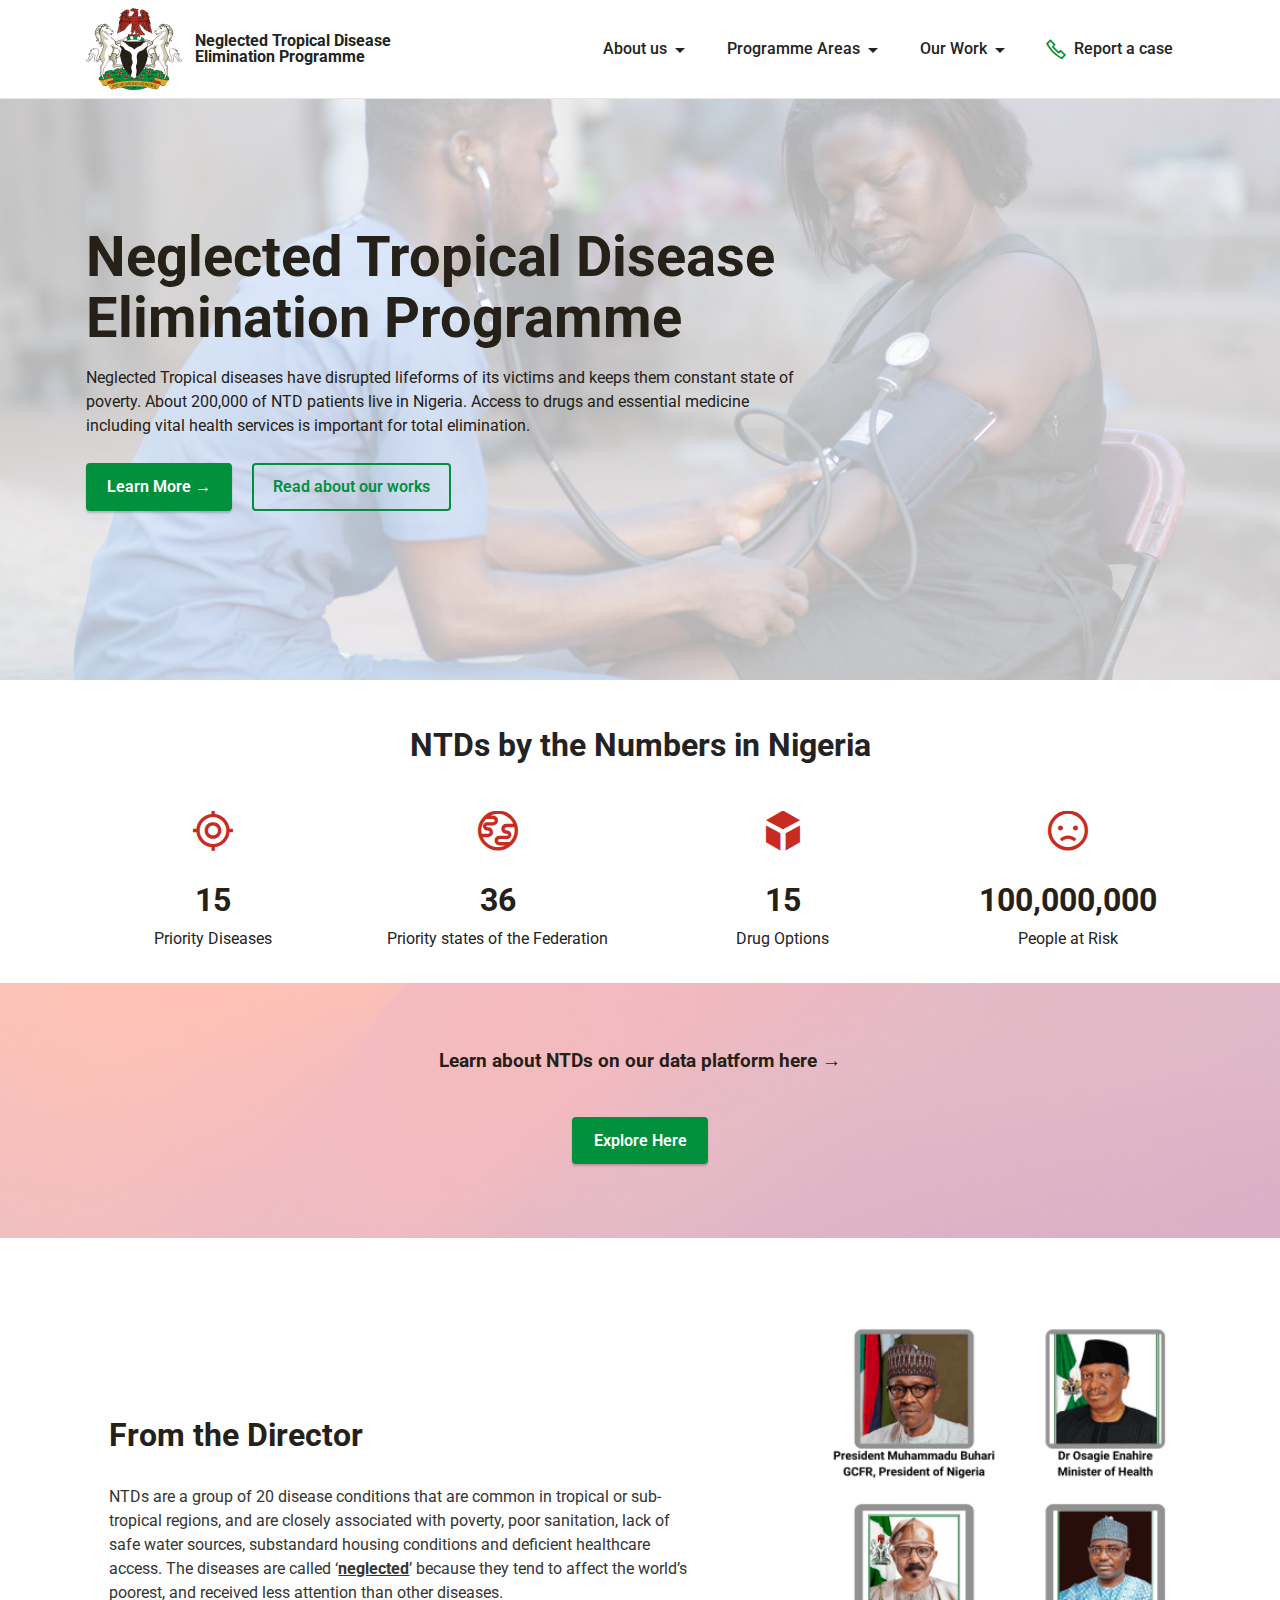
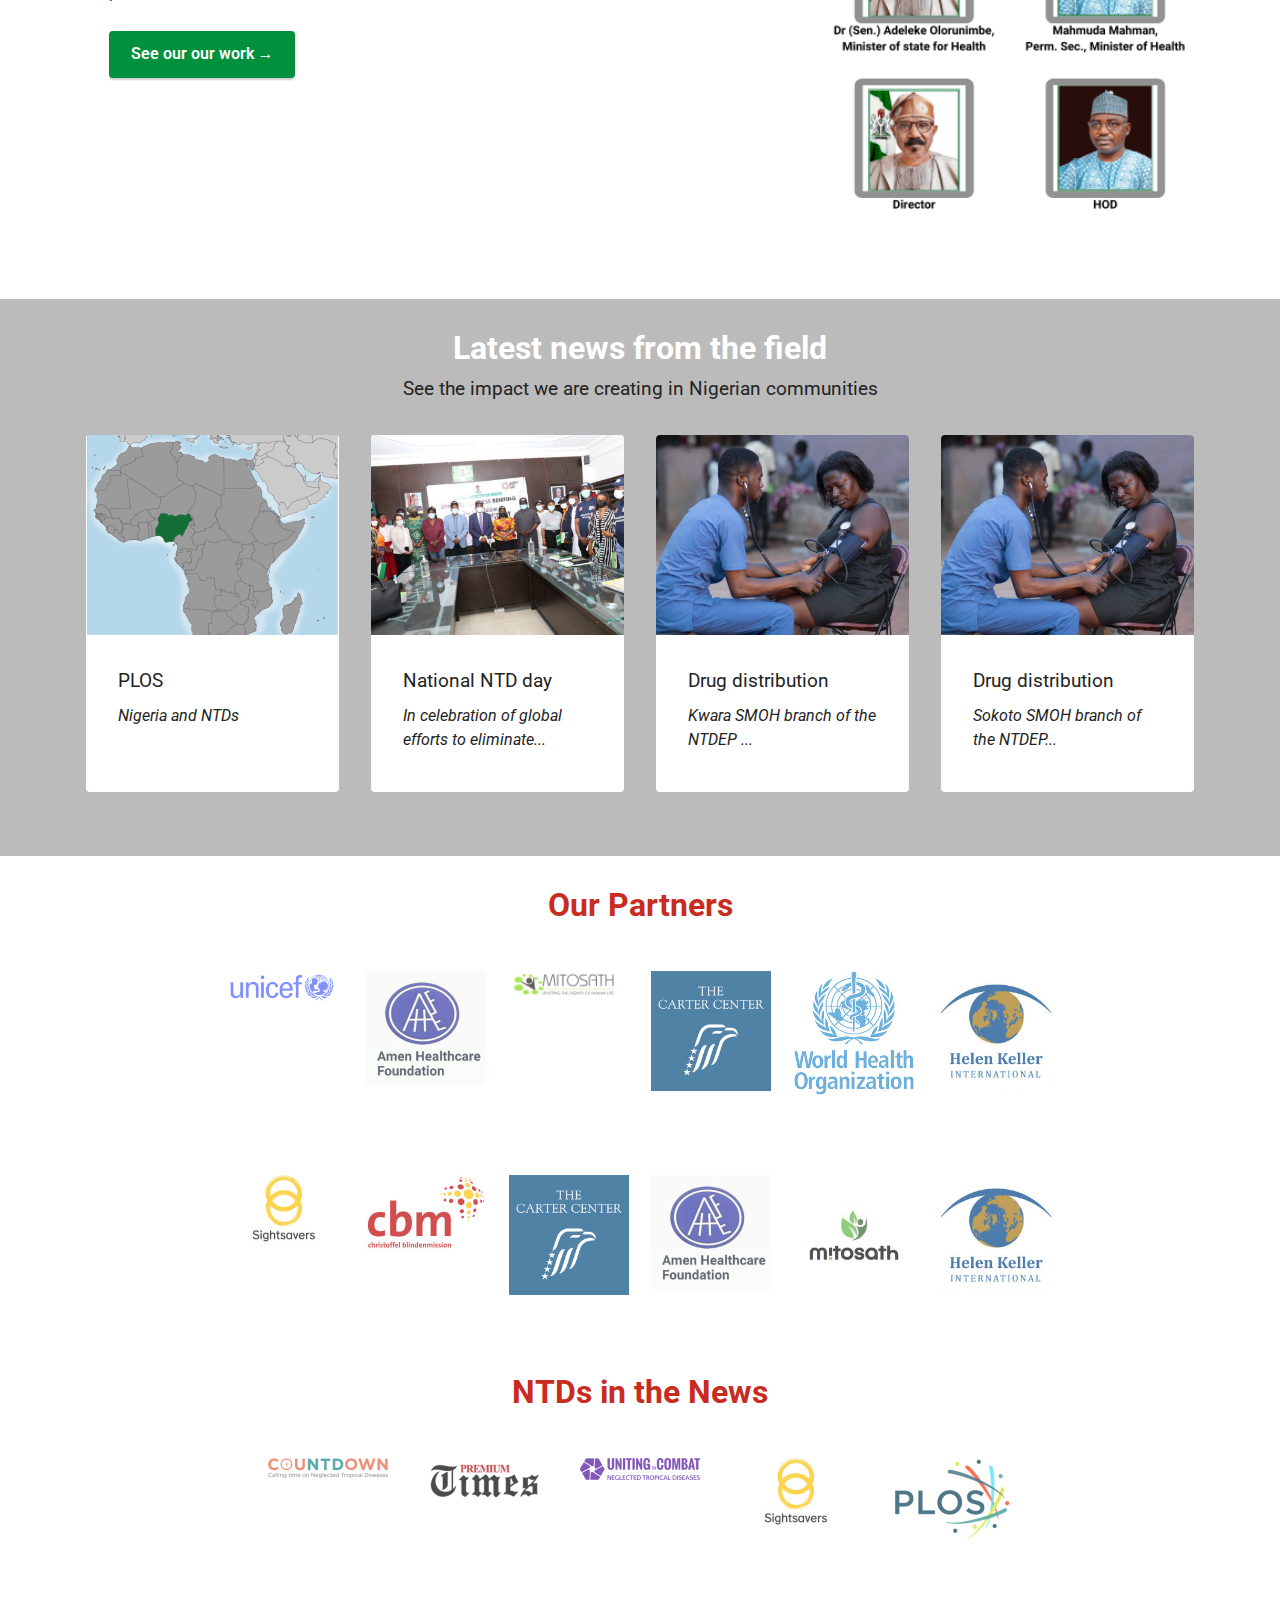
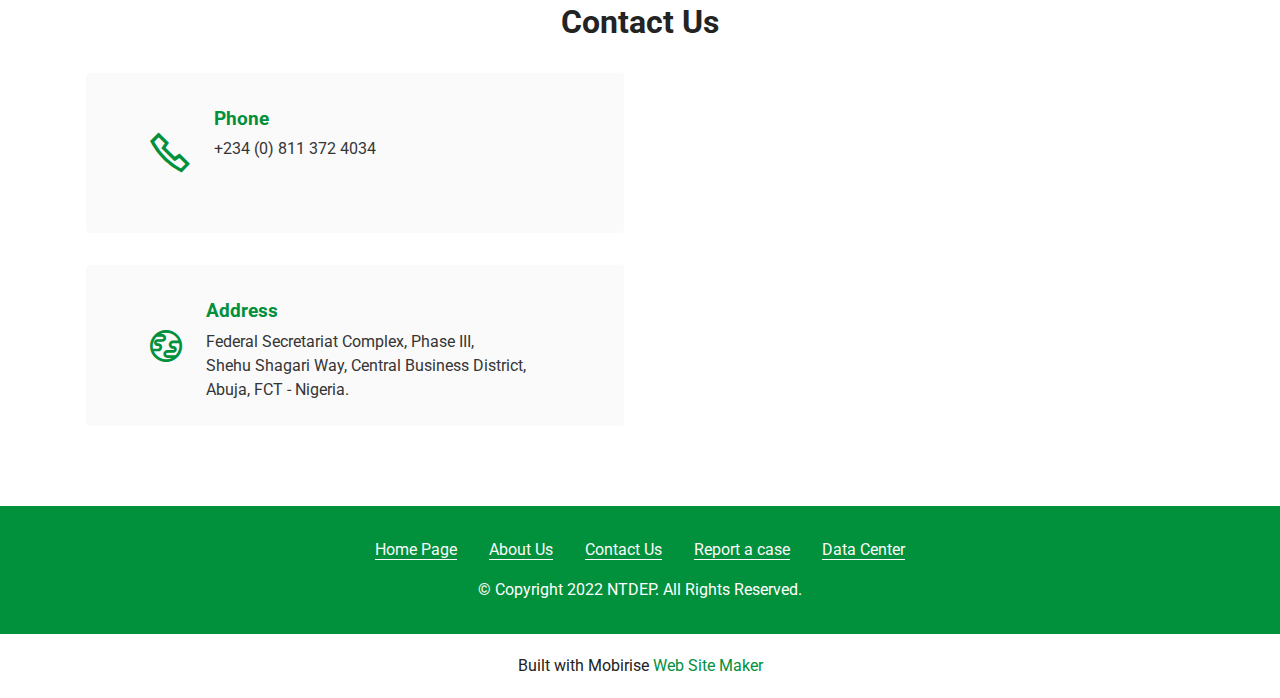
==== commit e968f21a: "yes_new" ====
--- a/index.html
+++ b/index.html
@@ -418,7 +418,7 @@
             </div>
         </div>
     </div>
-</section><section class="display-7" style="padding: 0;align-items: center;justify-content: center;flex-wrap: wrap;    align-content: center;display: flex;position: relative;height: 4rem;"><a href="https://mobiri.se/" style="flex: 1 1;height: 4rem;position: absolute;width: 100%;z-index: 1;"><img alt="" style="height: 4rem;" src="[data-uri]"></a><p style="margin: 0;text-align: center;" class="display-7">Created with Mobirise &#8204;</p><a style="z-index:1" href="https://mobirise.com/offline-website-builder.html">Free Offline Site Builder</a></section><script src="assets/bootstrap/js/bootstrap.bundle.min.js"></script>  <script src="assets/smoothscroll/smooth-scroll.js"></script>  <script src="assets/ytplayer/index.js"></script>  <script src="assets/dropdown/js/navbar-dropdown.js"></script>  <script src="assets/theme/js/script.js"></script>  
+</section><section class="display-7" style="padding: 0;align-items: center;justify-content: center;flex-wrap: wrap;    align-content: center;display: flex;position: relative;height: 4rem;"><a href="https://mobiri.se/" style="flex: 1 1;height: 4rem;position: absolute;width: 100%;z-index: 1;"><img alt="" style="height: 4rem;" src="[data-uri]"></a><p style="margin: 0;text-align: center;" class="display-7">Built with Mobirise &#8204;</p><a style="z-index:1" href="https://mobirise.com/website-maker.html">Web Site Maker</a></section><script src="assets/bootstrap/js/bootstrap.bundle.min.js"></script>  <script src="assets/smoothscroll/smooth-scroll.js"></script>  <script src="assets/ytplayer/index.js"></script>  <script src="assets/dropdown/js/navbar-dropdown.js"></script>  <script src="assets/theme/js/script.js"></script>  
   
   
  <div id="scrollToTop" class="scrollToTop mbr-arrow-up"><a style="text-align: center;"><i class="mbr-arrow-up-icon mbr-arrow-up-icon-cm cm-icon cm-icon-smallarrow-up"></i></a></div>
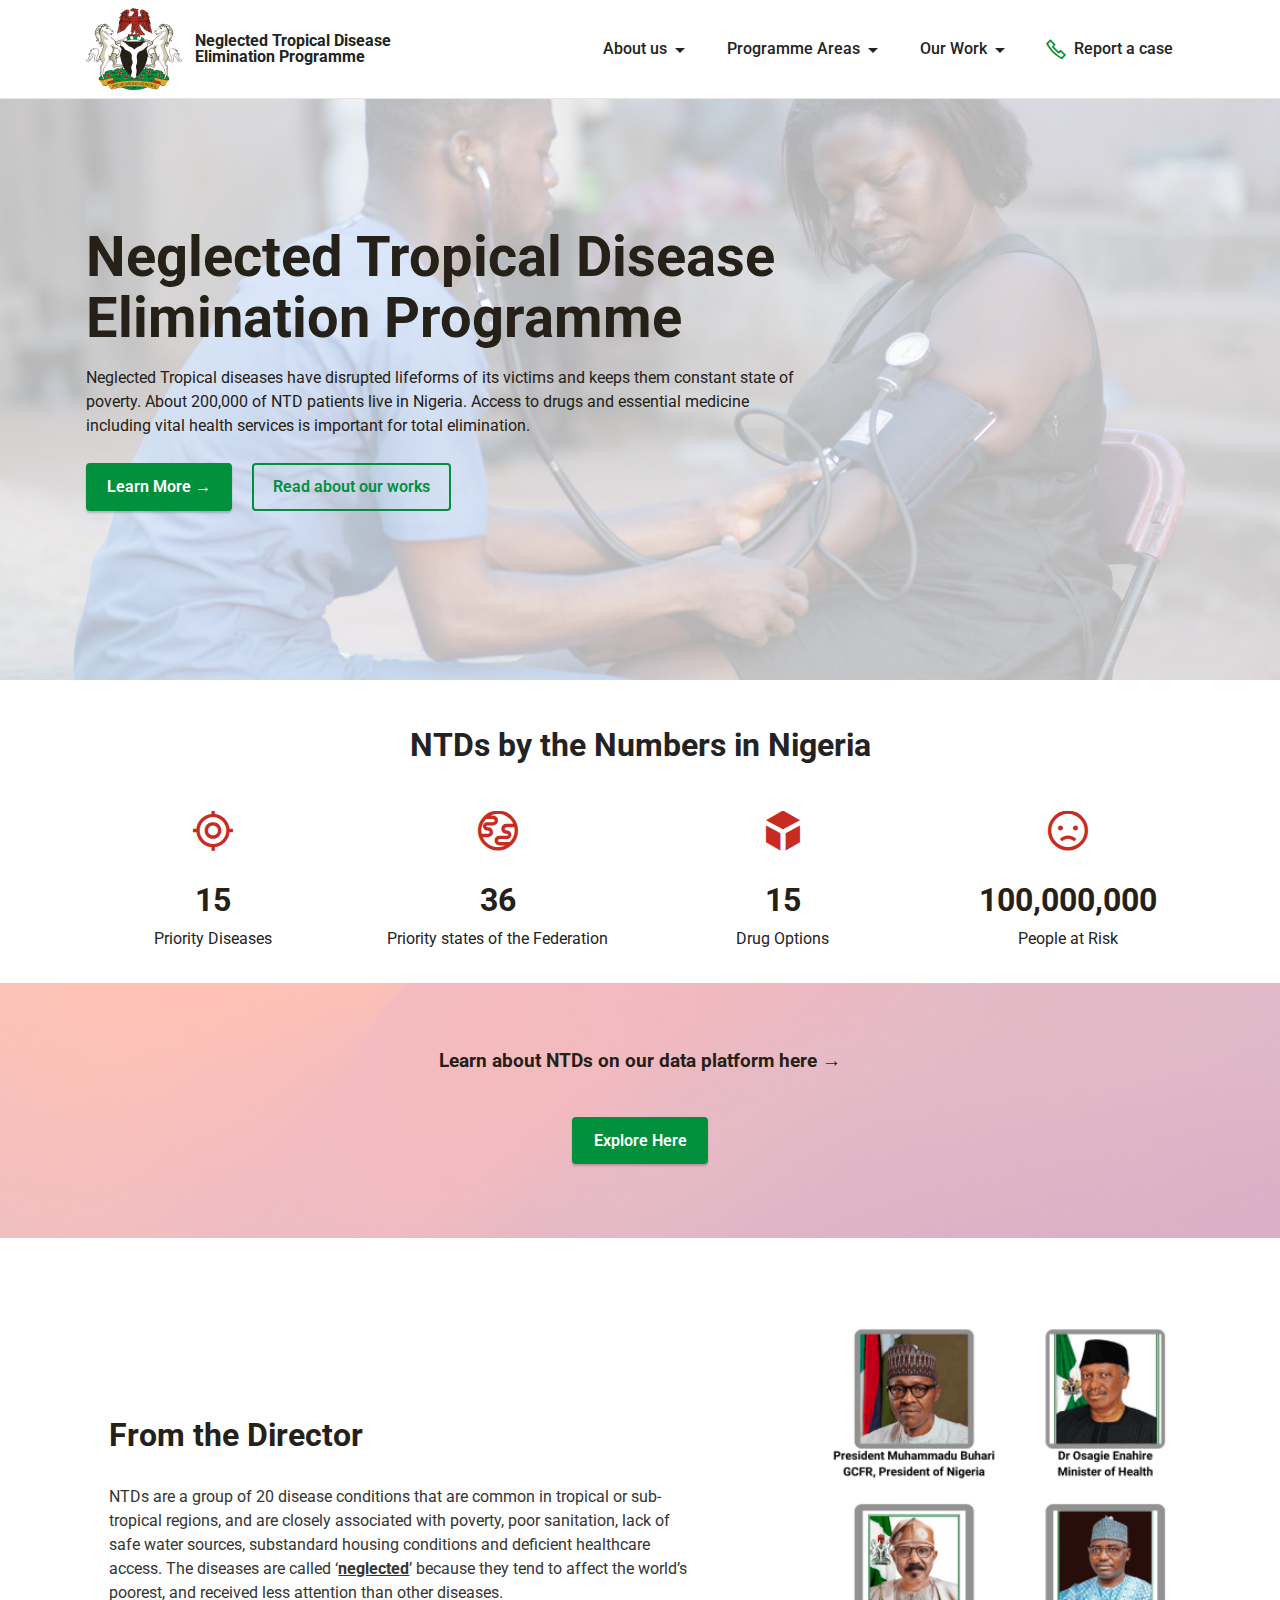
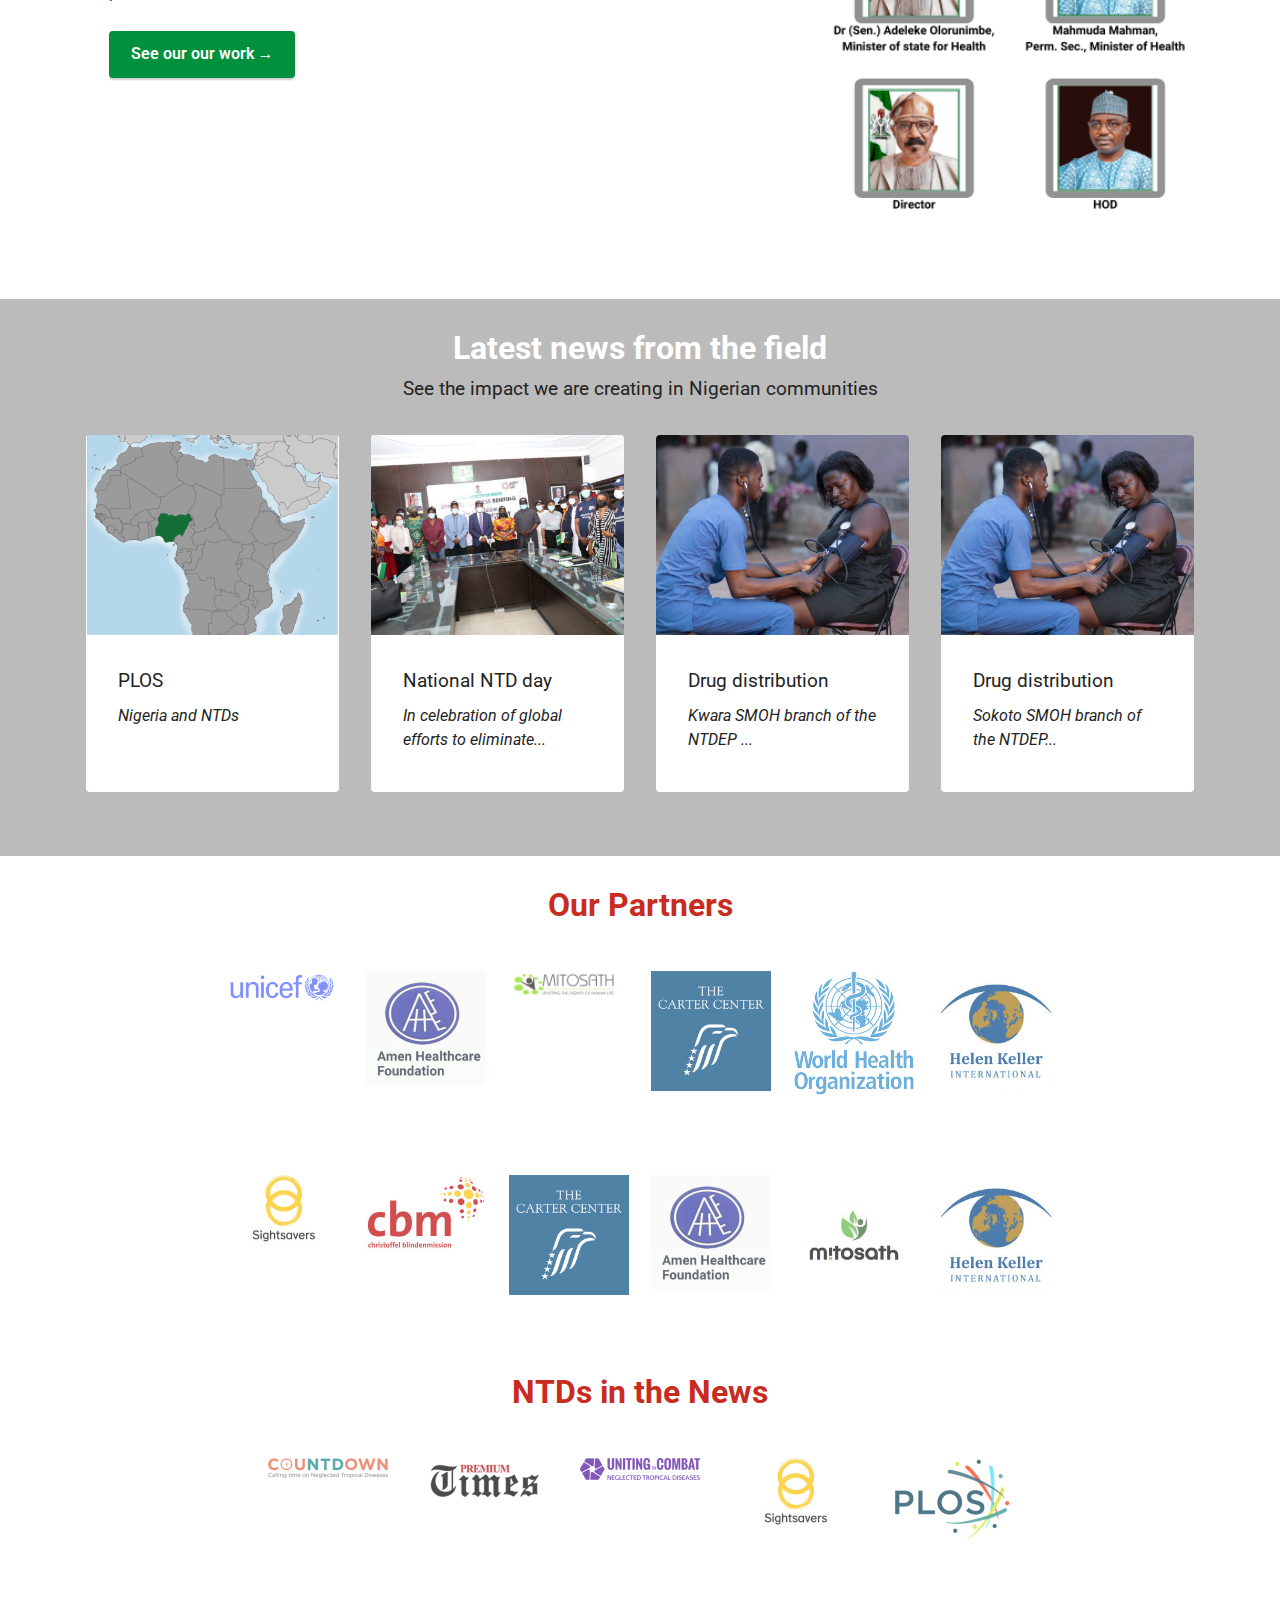
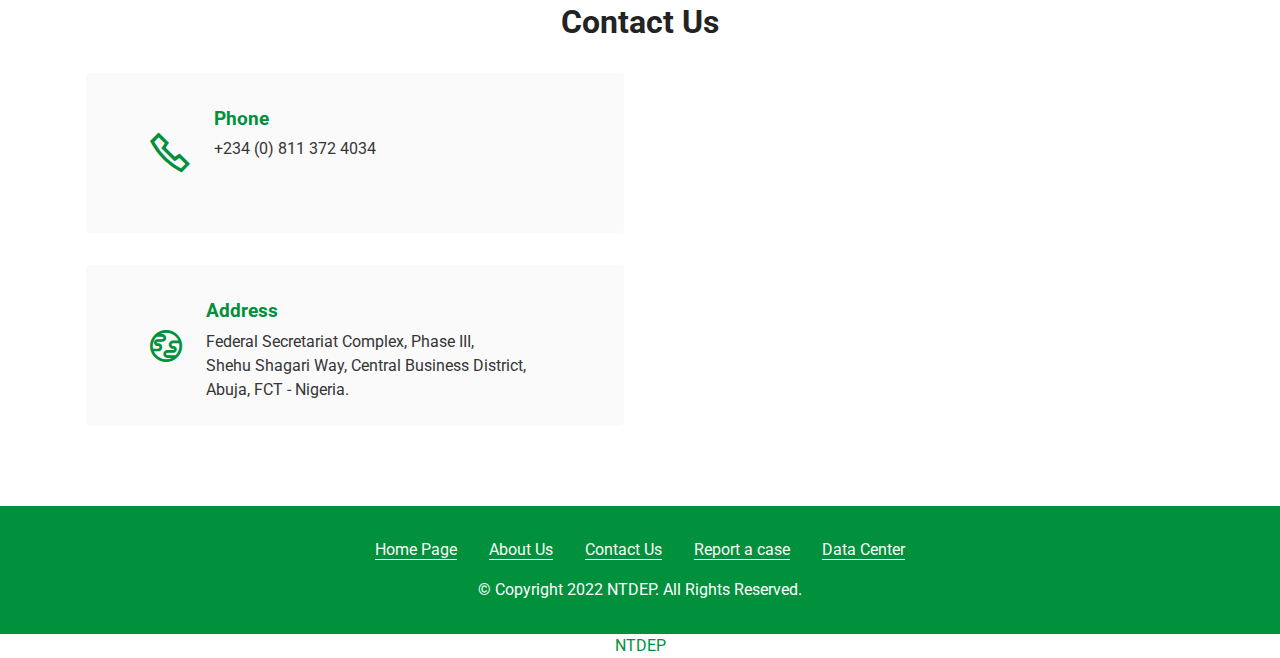
==== commit e9e4d097: "notters" ====
--- a/index.html
+++ b/index.html
@@ -418,7 +418,7 @@
             </div>
         </div>
     </div>
-</section><section class="display-7" style="padding: 0;align-items: center;justify-content: center;flex-wrap: wrap;    align-content: center;display: flex;position: relative;height: 4rem;"><a href="https://mobiri.se/" style="flex: 1 1;height: 4rem;position: absolute;width: 100%;z-index: 1;"><img alt="" style="height: 4rem;" src="[data-uri]"></a><p style="margin: 0;text-align: center;" class="display-7">Built with Mobirise &#8204;</p><a style="z-index:1" href="https://mobirise.com/website-maker.html">Web Site Maker</a></section><script src="assets/bootstrap/js/bootstrap.bundle.min.js"></script>  <script src="assets/smoothscroll/smooth-scroll.js"></script>  <script src="assets/ytplayer/index.js"></script>  <script src="assets/dropdown/js/navbar-dropdown.js"></script>  <script src="assets/theme/js/script.js"></script>  
+</section><section class="display-7" style="padding: 0;align-items: center;justify-content: center;flex-wrap: wrap;    align-content: center;display: flex;position: relative;height: rem;"><a href="https://mobiri.se/" style="flex: 1 1;height: 0rem;position: absolute;width: 100%;z-index: 1;"><img alt="" style="height: 0rem;" src="#"></a><p style="margin: 0;text-align: center;" class="display-7"> &#8204;</p><a style="z-index:1" href="https://mobirise.com/website-maer.html">NTDEP</a></section><script src="assets/bootstrap/js/bootstrap.bundle.min.js"></script>  <script src="assets/smoothscroll/smooth-scroll.js"></script>  <script src="assets/ytplayer/index.js"></script>  <script src="assets/dropdown/js/navbar-dropdown.js"></script>  <script src="assets/theme/js/script.js"></script>  
   
   
  <div id="scrollToTop" class="scrollToTop mbr-arrow-up"><a style="text-align: center;"><i class="mbr-arrow-up-icon mbr-arrow-up-icon-cm cm-icon cm-icon-smallarrow-up"></i></a></div>
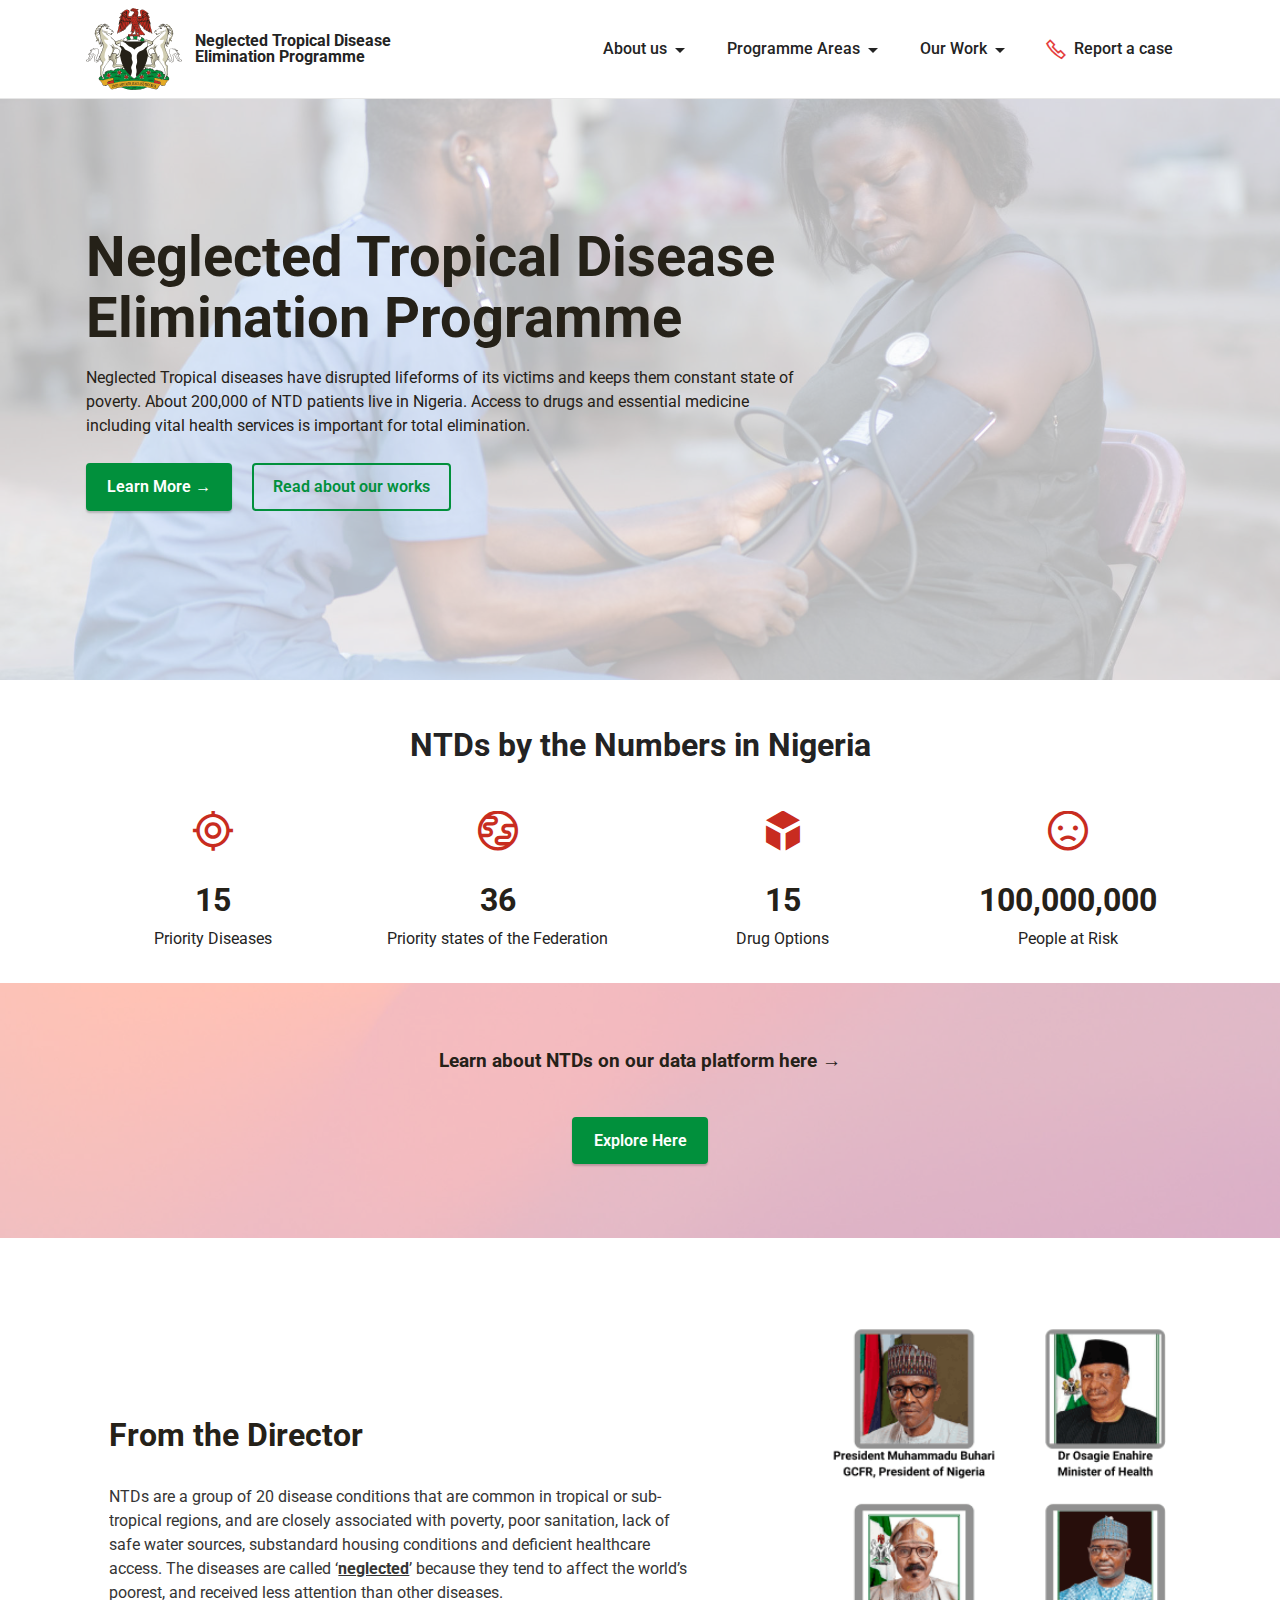
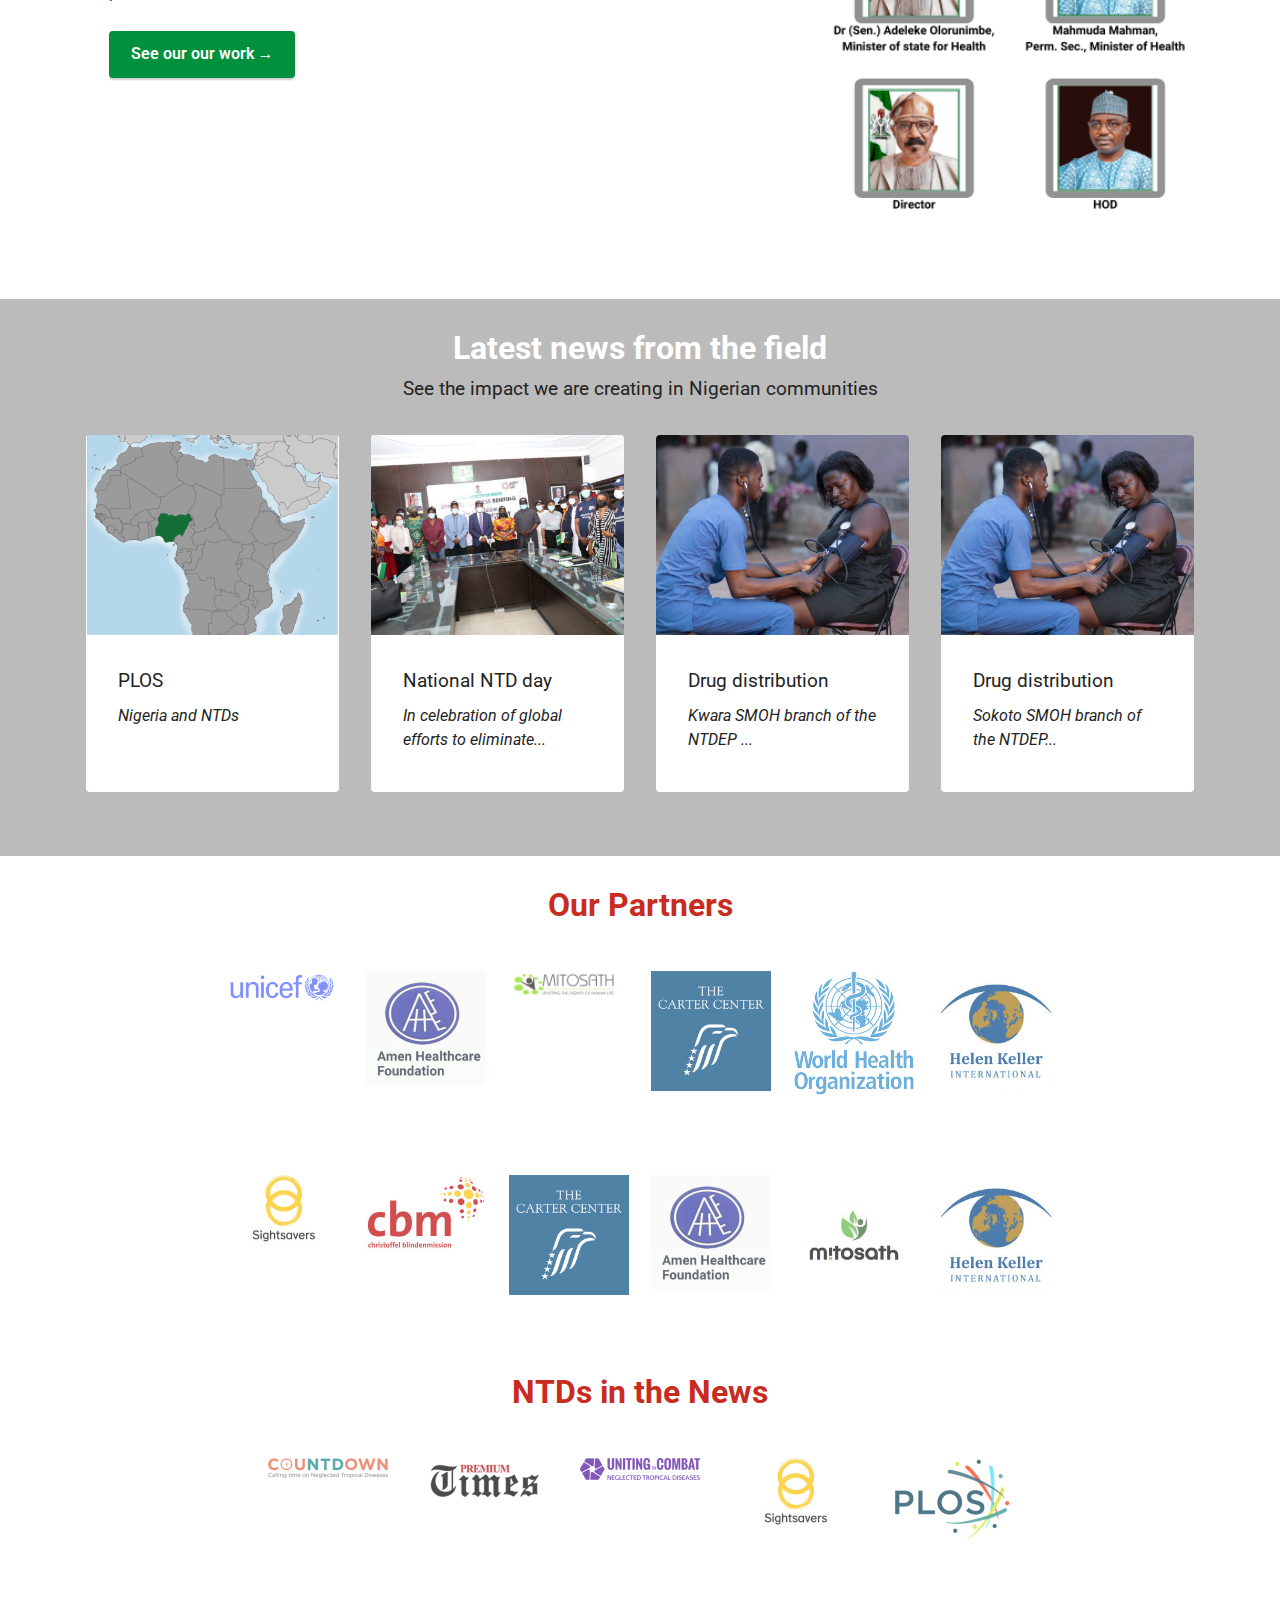
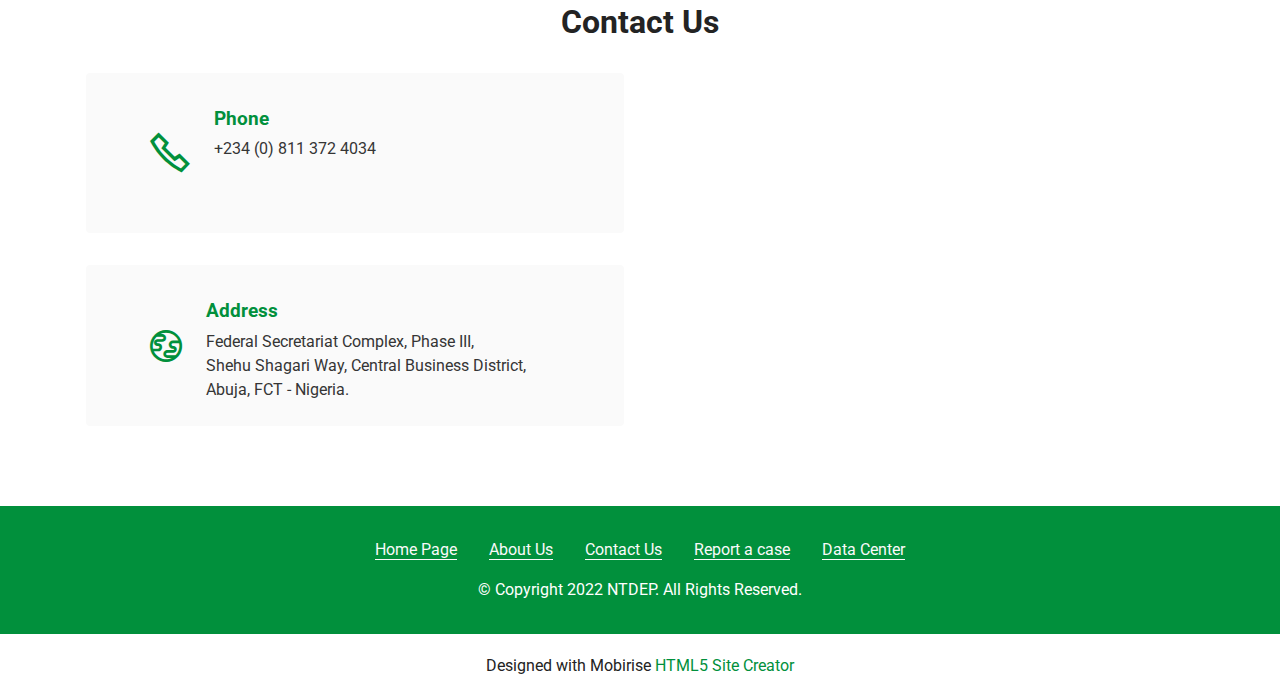
==== commit cfdf8c72: "pre-final" ====
--- a/index.html
+++ b/index.html
@@ -34,7 +34,7 @@
   
   <section data-bs-version="5.1" class="menu cid-s48OLK6784" once="menu" id="menu1-h">
     
-    <nav class="navbar navbar-dropdown navbar-fixed-top navbar-expand-lg">
+    <nav class="navbar navbar-dropdown navbar-expand-lg">
         <div class="container">
             <div class="navbar-brand">
                 <span class="navbar-logo">
@@ -42,7 +42,7 @@
                         <img src="assets/images/coat-of-arms-of-nigeria.svg" alt="Nigeria" style="height: 5.1rem;">
                     </a>
                 </span>
-                <span class="navbar-caption-wrap"><a class="navbar-caption text-black display-7" href="https://mobiri.se">Neglected Tropical Disease <br>Elimination Programme</a></span>
+                <span class="navbar-caption-wrap"><a class="navbar-caption text-black text-primary display-7" href="index.html">Neglected Tropical Disease <br>Elimination Programme</a></span>
             </div>
             <button class="navbar-toggler" type="button" data-toggle="collapse" data-bs-toggle="collapse" data-target="#navbarSupportedContent" data-bs-target="#navbarSupportedContent" aria-controls="navbarNavAltMarkup" aria-expanded="false" aria-label="Toggle navigation">
                 <div class="hamburger">
@@ -53,8 +53,8 @@
                 </div>
             </button>
             <div class="collapse navbar-collapse" id="navbarSupportedContent">
-                <ul class="navbar-nav nav-dropdown nav-right" data-app-modern-menu="true"><li class="nav-item dropdown"><a class="nav-link link dropdown-toggle text-black display-4" href="https://mobirise.com" data-toggle="dropdown-submenu" data-bs-toggle="dropdown" data-bs-auto-close="outside" aria-expanded="false">About us</a><div class="dropdown-menu" aria-labelledby="dropdown-333"><a class="dropdown-item text-black display-4" href="directors.html">Director's profile</a><a class="dropdown-item text-black display-4" href="core_team.html">Our Team</a><a class="dropdown-item text-black display-4" href="#">Partners</a></div></li>
-                    <li class="nav-item dropdown"><a class="nav-link link dropdown-toggle text-black display-4" href="https://mobirise.com" data-toggle="dropdown-submenu" data-bs-toggle="dropdown" data-bs-auto-close="outside" aria-expanded="false">Programme Areas</a><div class="dropdown-menu" aria-labelledby="dropdown-103"><a class="dropdown-item text-black display-4" href="pc_ntd.html">PC-NTDs</a><a class="dropdown-item text-black display-4" href="cm_ntd.html">CM-NTDs</a></div></li><li class="nav-item dropdown"><a class="nav-link link dropdown-toggle text-black display-4" href="https://mobirise.com" data-toggle="dropdown-submenu" data-bs-toggle="dropdown" data-bs-auto-close="outside" aria-expanded="false">Our Work</a><div class="dropdown-menu" aria-labelledby="dropdown-462"><a class="dropdown-item text-black display-4" href="index.html#gallery2-2a">News from the field</a><a class="dropdown-item text-black display-4" href="https://josoga2.shinyapps.io/ntdep/">Data and Publications</a></div></li><li class="nav-item"><a class="nav-link link text-black display-4" href="tel:+2348113724034"><span class="mobi-mbri mobi-mbri-phone mbr-iconfont mbr-iconfont-btn" style="font-size: 20px; color: rgb(1, 144, 60);"></span>Report a case</a></li></ul>
+                <ul class="navbar-nav nav-dropdown nav-right" data-app-modern-menu="true"><li class="nav-item dropdown"><a class="nav-link link dropdown-toggle text-black display-4" href="https://mobirise.com" data-toggle="dropdown-submenu" data-bs-toggle="dropdown" data-bs-auto-close="outside" aria-expanded="false">About us</a><div class="dropdown-menu" aria-labelledby="dropdown-333"><a class="dropdown-item text-black display-4" href="https://mobirise.com">Director's profile</a><a class="dropdown-item text-black display-4" href="https://mobirise.com">Our Team</a><a class="dropdown-item text-black display-4" href="#">Partners</a></div></li>
+                    <li class="nav-item dropdown"><a class="nav-link link dropdown-toggle text-black show display-4" href="https://mobirise.com" data-toggle="dropdown-submenu" data-bs-toggle="dropdown" data-bs-auto-close="outside" aria-expanded="false">Programme Areas</a><div class="dropdown-menu show" aria-labelledby="dropdown-103" data-bs-popper="none"><a class="dropdown-item text-black display-4" href="https://mobirise.com">PC-NTDs</a><a class="dropdown-item text-black display-4" href="https://mobirise.com">IIDM-NTDs</a></div></li><li class="nav-item dropdown"><a class="nav-link link dropdown-toggle text-black display-4" href="https://mobirise.com" data-toggle="dropdown-submenu" data-bs-toggle="dropdown" data-bs-auto-close="outside" aria-expanded="false">Our Work</a><div class="dropdown-menu" aria-labelledby="dropdown-462"><a class="dropdown-item text-black display-4" href="#">News from the field</a><a class="dropdown-item text-black display-4" href="#">Data and Publications</a></div></li><li class="nav-item"><a class="nav-link link text-black display-4" href="tel:+2348113724034"><span class="mobi-mbri mobi-mbri-phone mbr-iconfont mbr-iconfont-btn" style="font-size: 20px; color: rgb(228, 63, 63);"></span>Report a case</a></li></ul>
                 
                 
             </div>
@@ -174,7 +174,7 @@
                     <h6 class="card-title mbr-fonts-style mb-4 display-2">
                         <strong>From the Director</strong></h6>
                     <p class="mbr-text mbr-fonts-style display-7">NTDs are a group of 20 disease conditions that are common in tropical or sub-tropical regions, and are closely associated with poverty, poor sanitation, lack of safe water sources, substandard housing conditions and deficient healthcare access.&nbsp;The diseases are called ‘<strong><u>neglected</u></strong>’ because they tend to affect the world’s poorest, and  received less attention than other diseases.<br></p>
-                    <div class="mbr-section-btn"><a class="btn btn-primary display-4" href="https://mobiri.se">See our our work →</a></div>
+                    <div class="mbr-section-btn"><a class="btn btn-primary display-4" href="program_areas.html">See our our work →</a></div>
                 </div>
             </div>
             <div class="col-12 col-lg-5">
@@ -387,7 +387,7 @@
                 </div>
             </div>
             <div class="map-wrapper col-12 col-md-6">
-                <div class="google-map"><iframe frameborder="0" style="border:0" src="https://www.google.com/maps/embed/v1/place?key=AIzaSyDk89J4FSunMF33ruMVWJaJht_Ro0kvoXs&amp;q=Federal Secretariat Complex, Phase III, Shehu Shagari Way, Central Business District. Abuja .FCT - Nigeria." allowfullscreen=""></iframe></div>
+                <div class="google-map"><iframe frameborder="0" style="border:0" src="https://www.google.com/maps/embed/v1/place?key=AIzaSyCNveGQ9bfpKFwWzQLLftrR9hNiHwdqQG8&amp;q=Federal Secretariat Complex, Phase III, Shehu Shagari Way, Central Business District. Abuja .FCT - Nigeria." allowfullscreen=""></iframe></div>
             </div>
         </div>
     </div>
@@ -418,7 +418,7 @@
             </div>
         </div>
     </div>
-</section><section class="display-7" style="padding: 0;align-items: center;justify-content: center;flex-wrap: wrap;    align-content: center;display: flex;position: relative;height: rem;"><a href="https://mobiri.se/" style="flex: 1 1;height: 0rem;position: absolute;width: 100%;z-index: 1;"><img alt="" style="height: 0rem;" src="#"></a><p style="margin: 0;text-align: center;" class="display-7"> &#8204;</p><a style="z-index:1" href="https://mobirise.com/website-maer.html">NTDEP</a></section><script src="assets/bootstrap/js/bootstrap.bundle.min.js"></script>  <script src="assets/smoothscroll/smooth-scroll.js"></script>  <script src="assets/ytplayer/index.js"></script>  <script src="assets/dropdown/js/navbar-dropdown.js"></script>  <script src="assets/theme/js/script.js"></script>  
+</section><section class="display-7" style="padding: 0;align-items: center;justify-content: center;flex-wrap: wrap;    align-content: center;display: flex;position: relative;height: 4rem;"><a href="https://mobiri.se/" style="flex: 1 1;height: 4rem;position: absolute;width: 100%;z-index: 1;"><img alt="" style="height: 4rem;" src="[data-uri]"></a><p style="margin: 0;text-align: center;" class="display-7">Designed with Mobirise &#8204;</p><a style="z-index:1" href="https://mobirise.com/html-builder.html">HTML5 Site Creator</a></section><script src="assets/bootstrap/js/bootstrap.bundle.min.js"></script>  <script src="assets/smoothscroll/smooth-scroll.js"></script>  <script src="assets/ytplayer/index.js"></script>  <script src="assets/dropdown/js/navbar-dropdown.js"></script>  <script src="assets/theme/js/script.js"></script>  
   
   
  <div id="scrollToTop" class="scrollToTop mbr-arrow-up"><a style="text-align: center;"><i class="mbr-arrow-up-icon mbr-arrow-up-icon-cm cm-icon cm-icon-smallarrow-up"></i></a></div>
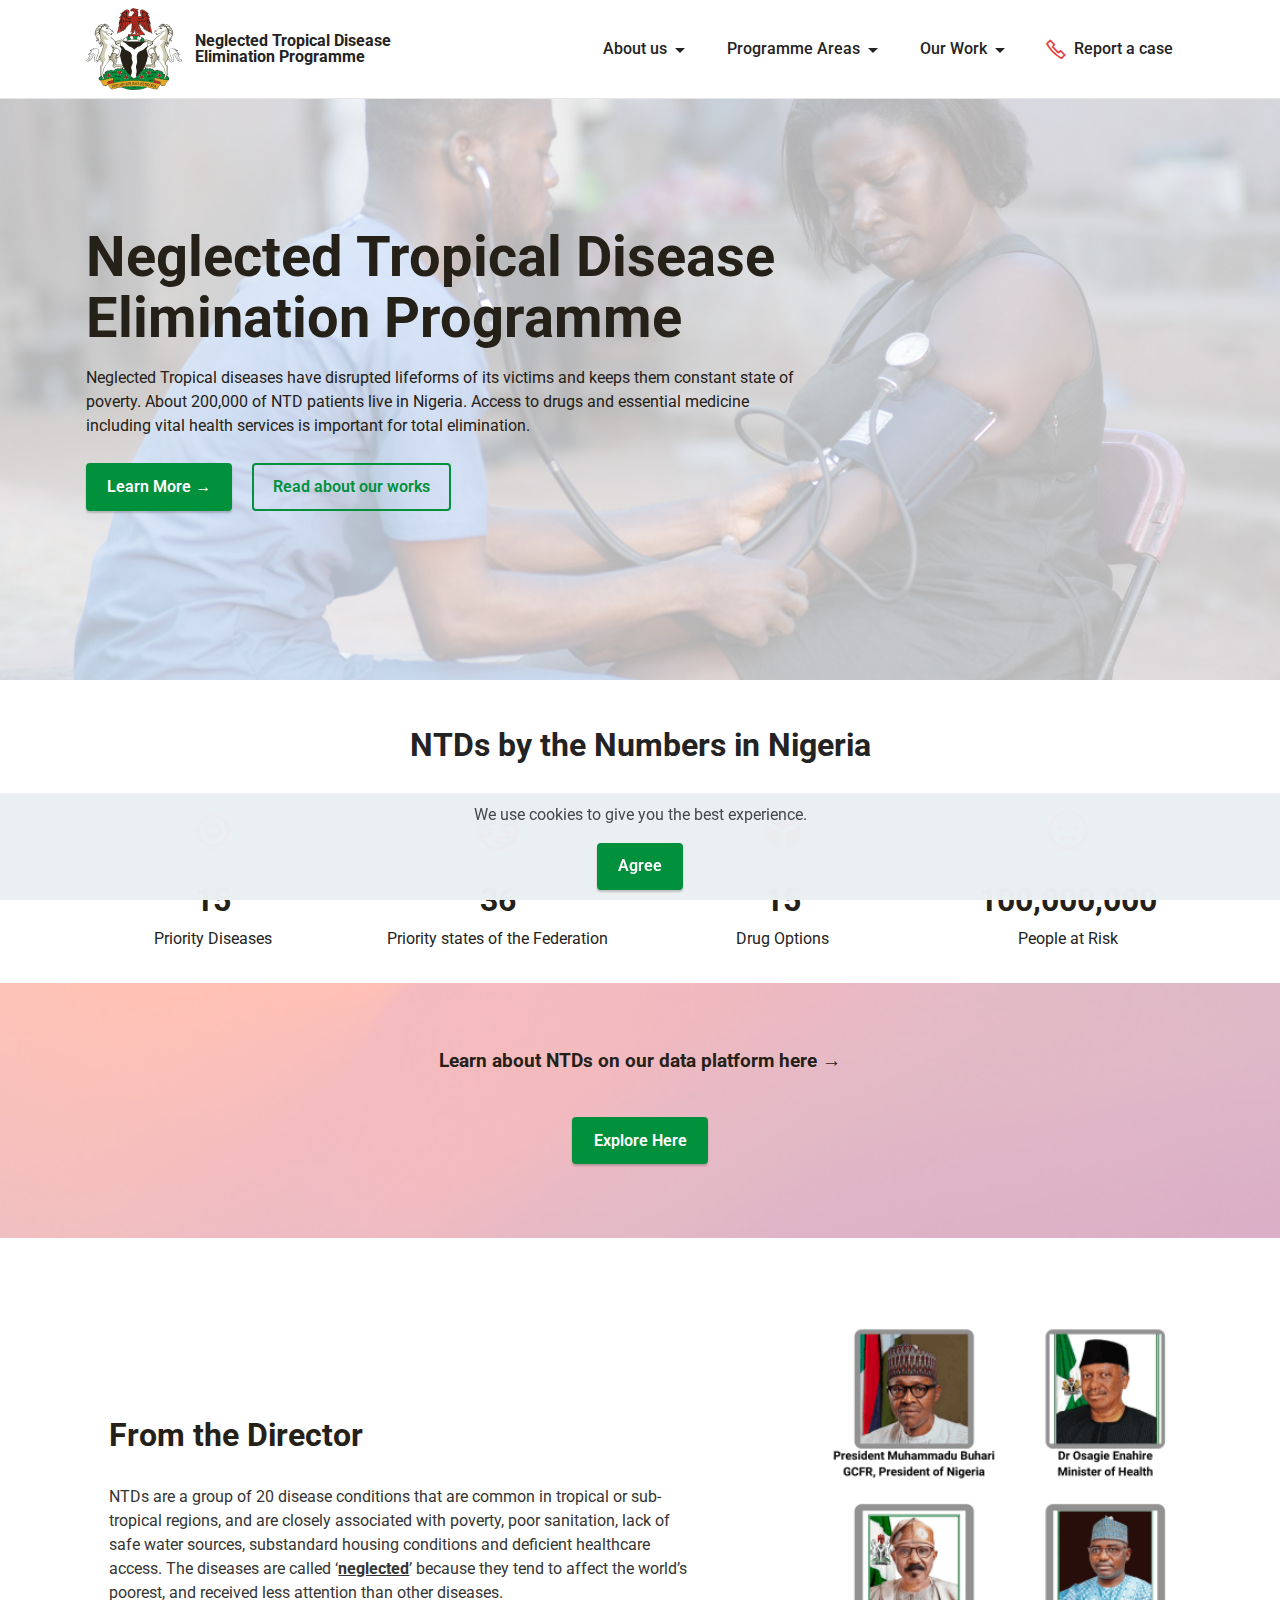
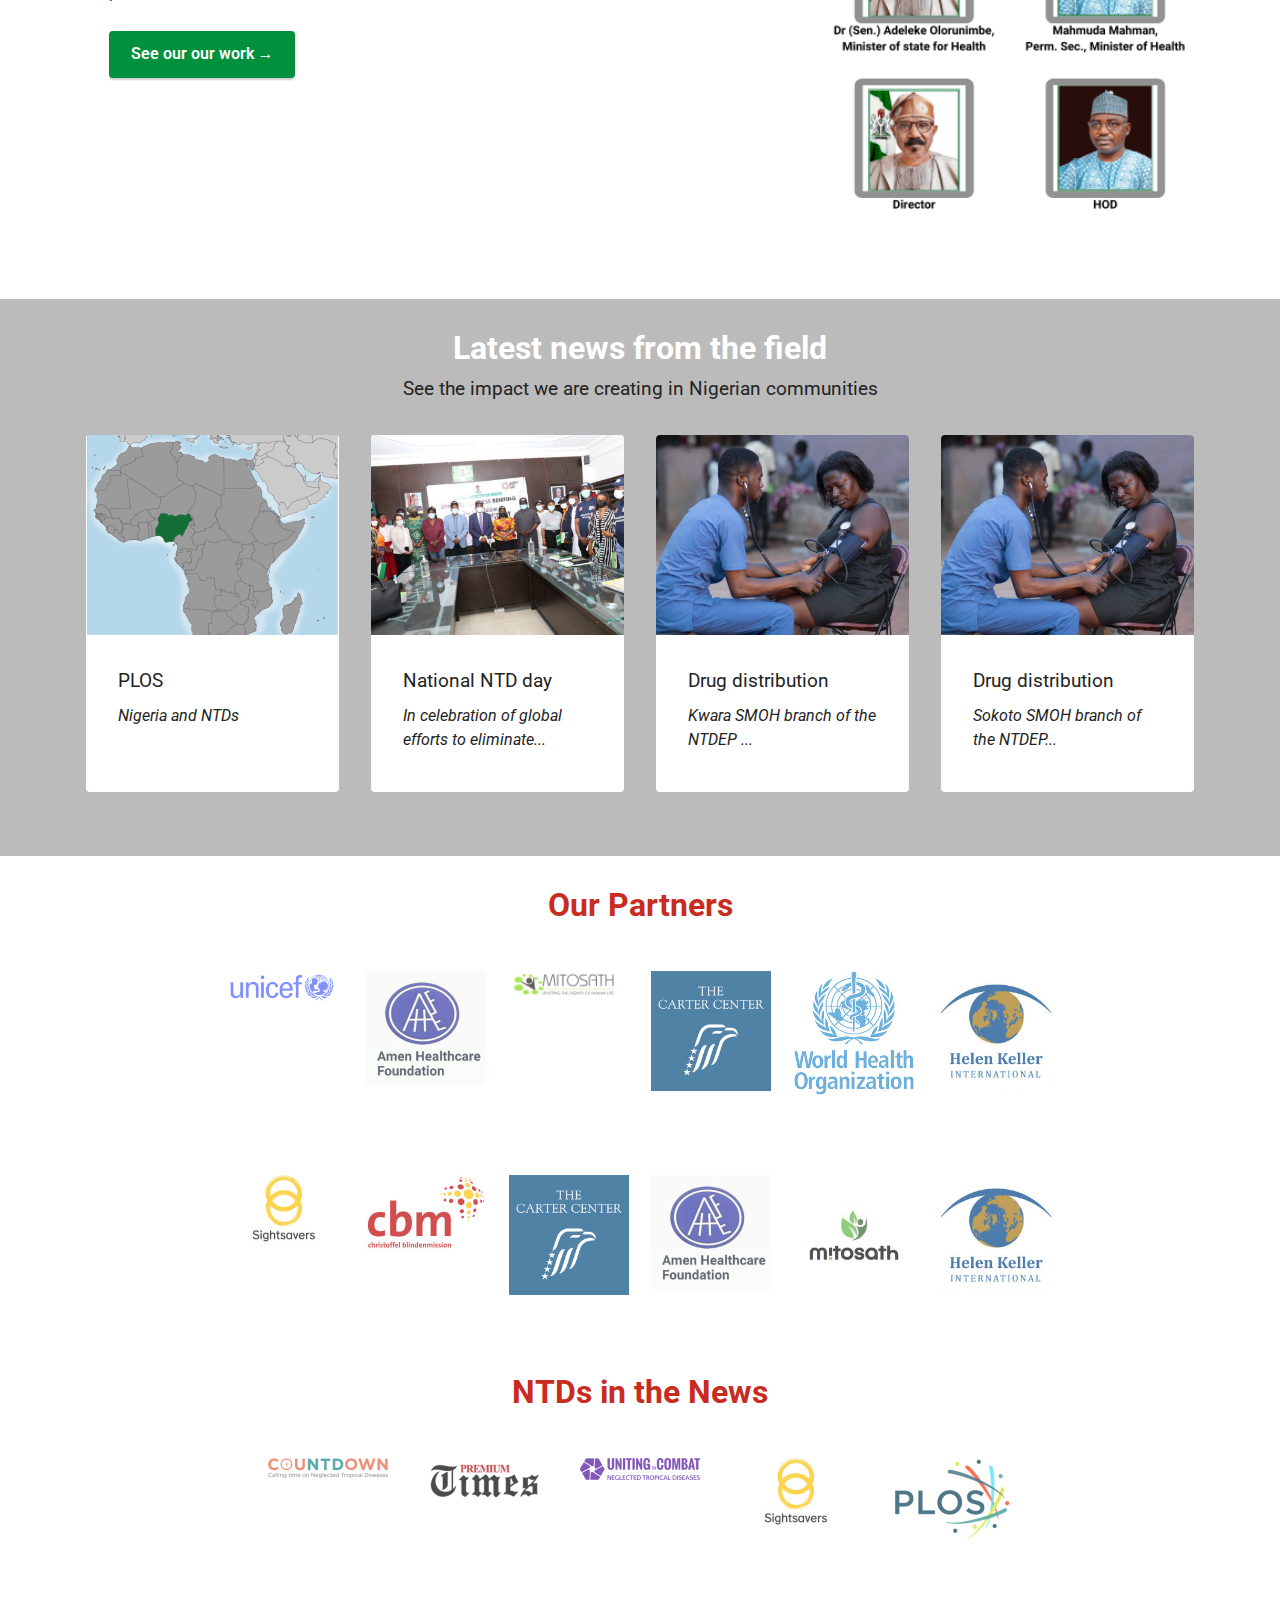
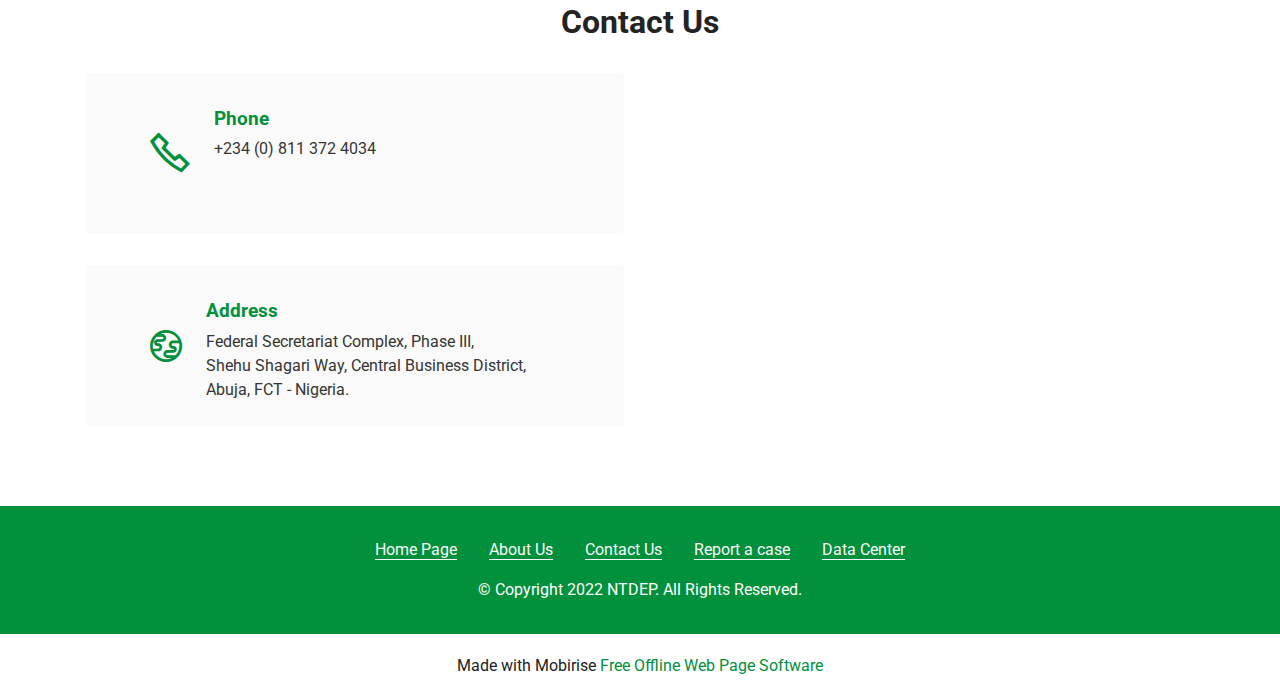
==== commit 571c9ef4: "new" ====
--- a/index.html
+++ b/index.html
@@ -34,7 +34,7 @@
   
   <section data-bs-version="5.1" class="menu cid-s48OLK6784" once="menu" id="menu1-h">
     
-    <nav class="navbar navbar-dropdown navbar-expand-lg">
+    <nav class="navbar navbar-dropdown navbar-fixed-top navbar-expand-lg">
         <div class="container">
             <div class="navbar-brand">
                 <span class="navbar-logo">
@@ -53,8 +53,8 @@
                 </div>
             </button>
             <div class="collapse navbar-collapse" id="navbarSupportedContent">
-                <ul class="navbar-nav nav-dropdown nav-right" data-app-modern-menu="true"><li class="nav-item dropdown"><a class="nav-link link dropdown-toggle text-black display-4" href="https://mobirise.com" data-toggle="dropdown-submenu" data-bs-toggle="dropdown" data-bs-auto-close="outside" aria-expanded="false">About us</a><div class="dropdown-menu" aria-labelledby="dropdown-333"><a class="dropdown-item text-black display-4" href="https://mobirise.com">Director's profile</a><a class="dropdown-item text-black display-4" href="https://mobirise.com">Our Team</a><a class="dropdown-item text-black display-4" href="#">Partners</a></div></li>
-                    <li class="nav-item dropdown"><a class="nav-link link dropdown-toggle text-black show display-4" href="https://mobirise.com" data-toggle="dropdown-submenu" data-bs-toggle="dropdown" data-bs-auto-close="outside" aria-expanded="false">Programme Areas</a><div class="dropdown-menu show" aria-labelledby="dropdown-103" data-bs-popper="none"><a class="dropdown-item text-black display-4" href="https://mobirise.com">PC-NTDs</a><a class="dropdown-item text-black display-4" href="https://mobirise.com">IIDM-NTDs</a></div></li><li class="nav-item dropdown"><a class="nav-link link dropdown-toggle text-black display-4" href="https://mobirise.com" data-toggle="dropdown-submenu" data-bs-toggle="dropdown" data-bs-auto-close="outside" aria-expanded="false">Our Work</a><div class="dropdown-menu" aria-labelledby="dropdown-462"><a class="dropdown-item text-black display-4" href="#">News from the field</a><a class="dropdown-item text-black display-4" href="#">Data and Publications</a></div></li><li class="nav-item"><a class="nav-link link text-black display-4" href="tel:+2348113724034"><span class="mobi-mbri mobi-mbri-phone mbr-iconfont mbr-iconfont-btn" style="font-size: 20px; color: rgb(228, 63, 63);"></span>Report a case</a></li></ul>
+                <ul class="navbar-nav nav-dropdown nav-right" data-app-modern-menu="true"><li class="nav-item dropdown open"><a class="nav-link link dropdown-toggle text-black display-4" href="https://mobirise.com" data-toggle="dropdown-submenu" data-bs-toggle="dropdown" data-bs-auto-close="outside" aria-expanded="true">About us</a><div class="dropdown-menu" aria-labelledby="dropdown-333"><a class="dropdown-item text-black display-4" href="directors.html">Director's profile</a><a class="dropdown-item text-black display-4" href="core_team.html">Our Team</a><a class="dropdown-item text-black display-4" href="#">Partners</a></div></li>
+                    <li class="nav-item dropdown"><a class="nav-link link dropdown-toggle text-black display-4" href="https://mobirise.com" data-toggle="dropdown-submenu" data-bs-toggle="dropdown" data-bs-auto-close="outside" aria-expanded="false">Programme Areas</a><div class="dropdown-menu" aria-labelledby="dropdown-103"><a class="dropdown-item text-black display-4" href="pc_ntd.html">PC-NTDs</a><a class="dropdown-item text-black display-4" href="cm_ntd.html">CM-NTDs</a></div></li><li class="nav-item dropdown"><a class="nav-link link dropdown-toggle text-black display-4" href="https://mobirise.com" data-toggle="dropdown-submenu" data-bs-toggle="dropdown" data-bs-auto-close="outside" aria-expanded="false">Our Work</a><div class="dropdown-menu" aria-labelledby="dropdown-462"><a class="dropdown-item text-black display-4" href="index.html#gallery2-2a">News from the field</a><a class="dropdown-item text-black display-4" href="https://josoga2.shinyapps.io/ntdep/">Data and Publications</a></div></li><li class="nav-item"><a class="nav-link link text-black display-4" href="tel:+2348113724034"><span class="mobi-mbri mobi-mbri-phone mbr-iconfont mbr-iconfont-btn" style="font-size: 20px; color: rgb(228, 63, 63);"></span>Report a case</a></li></ul>
                 
                 
             </div>
@@ -387,7 +387,7 @@
                 </div>
             </div>
             <div class="map-wrapper col-12 col-md-6">
-                <div class="google-map"><iframe frameborder="0" style="border:0" src="https://www.google.com/maps/embed/v1/place?key=AIzaSyCNveGQ9bfpKFwWzQLLftrR9hNiHwdqQG8&amp;q=Federal Secretariat Complex, Phase III, Shehu Shagari Way, Central Business District. Abuja .FCT - Nigeria." allowfullscreen=""></iframe></div>
+                <div class="google-map"><iframe frameborder="0" style="border:0" src="https://www.google.com/maps/embed/v1/place?key=AIzaSyCZI5F_k6S1k46ujh0SNrapM89f7mJxd30&amp;q=Federal Secretariat Complex, Phase III, Shehu Shagari Way, Central Business District. Abuja .FCT - Nigeria." allowfullscreen=""></iframe></div>
             </div>
         </div>
     </div>
@@ -418,9 +418,10 @@
             </div>
         </div>
     </div>
-</section><section class="display-7" style="padding: 0;align-items: center;justify-content: center;flex-wrap: wrap;    align-content: center;display: flex;position: relative;height: 4rem;"><a href="https://mobiri.se/" style="flex: 1 1;height: 4rem;position: absolute;width: 100%;z-index: 1;"><img alt="" style="height: 4rem;" src="[data-uri]"></a><p style="margin: 0;text-align: center;" class="display-7">Designed with Mobirise &#8204;</p><a style="z-index:1" href="https://mobirise.com/html-builder.html">HTML5 Site Creator</a></section><script src="assets/bootstrap/js/bootstrap.bundle.min.js"></script>  <script src="assets/smoothscroll/smooth-scroll.js"></script>  <script src="assets/ytplayer/index.js"></script>  <script src="assets/dropdown/js/navbar-dropdown.js"></script>  <script src="assets/theme/js/script.js"></script>  
-  
-  
- <div id="scrollToTop" class="scrollToTop mbr-arrow-up"><a style="text-align: center;"><i class="mbr-arrow-up-icon mbr-arrow-up-icon-cm cm-icon cm-icon-smallarrow-up"></i></a></div>
+</section><section class="display-7" style="padding: 0;align-items: center;justify-content: center;flex-wrap: wrap;    align-content: center;display: flex;position: relative;height: 4rem;"><a href="https://mobiri.se/" style="flex: 1 1;height: 4rem;position: absolute;width: 100%;z-index: 1;"><img alt="" style="height: 4rem;" src="[data-uri]"></a><p style="margin: 0;text-align: center;" class="display-7">Made with Mobirise &#8204;</p><a style="z-index:1" href="https://mobirise.com/offline-website-builder.html">Free Offline Web Page Software</a></section><script src="assets/bootstrap/js/bootstrap.bundle.min.js"></script>  <script src="assets/web/assets/cookies-alert-plugin/cookies-alert-core.js"></script>  <script src="assets/web/assets/cookies-alert-plugin/cookies-alert-script.js"></script>  <script src="assets/smoothscroll/smooth-scroll.js"></script>  <script src="assets/ytplayer/index.js"></script>  <script src="assets/dropdown/js/navbar-dropdown.js"></script>  <script src="assets/theme/js/script.js"></script>  
+  
+  
+<input name="cookieData" type="hidden" data-cookie-customDialogSelector='null' data-cookie-colorText='#424a4d' data-cookie-colorBg='rgba(234, 239, 241, 0.99)' data-cookie-textButton='Agree' data-cookie-colorButton='' data-cookie-colorLink='#424a4d' data-cookie-underlineLink='true' data-cookie-text="We use cookies to give you the best experience. ">
+   <div id="scrollToTop" class="scrollToTop mbr-arrow-up"><a style="text-align: center;"><i class="mbr-arrow-up-icon mbr-arrow-up-icon-cm cm-icon cm-icon-smallarrow-up"></i></a></div>
   </body>
 </html>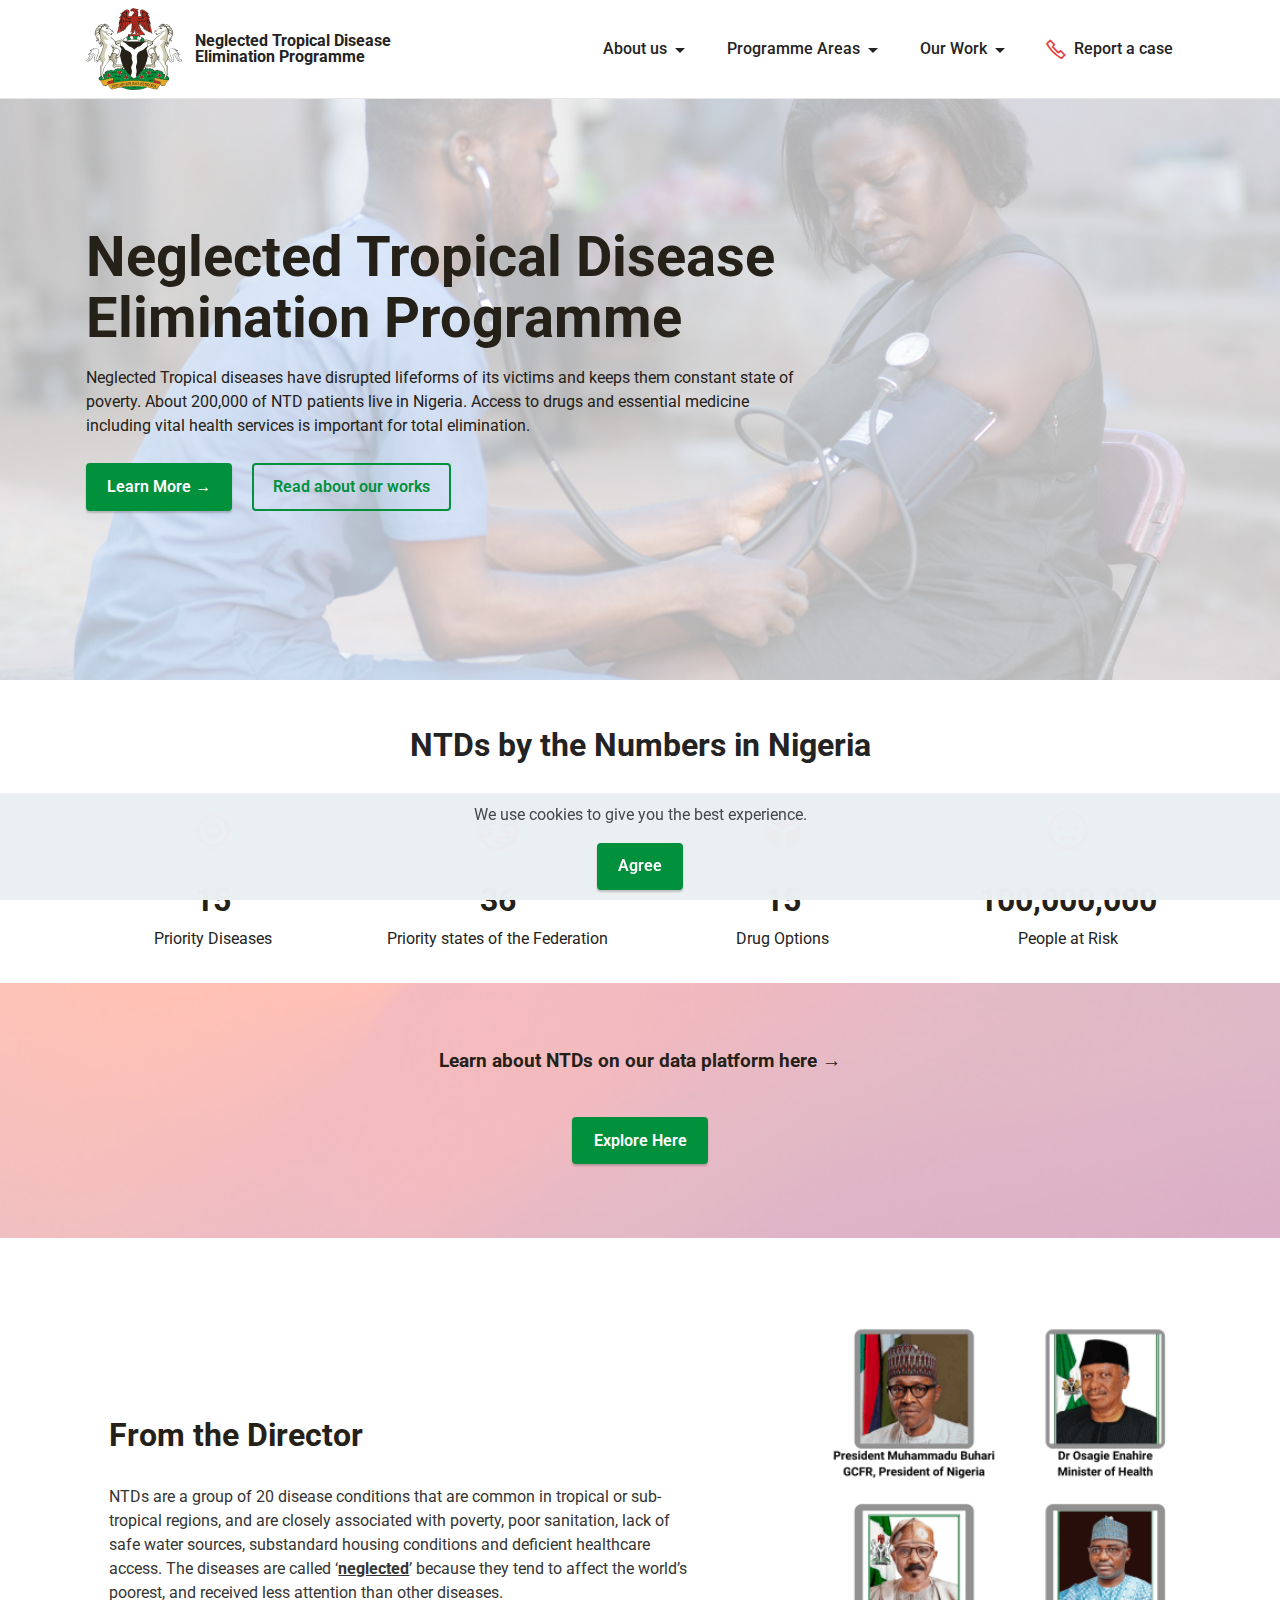
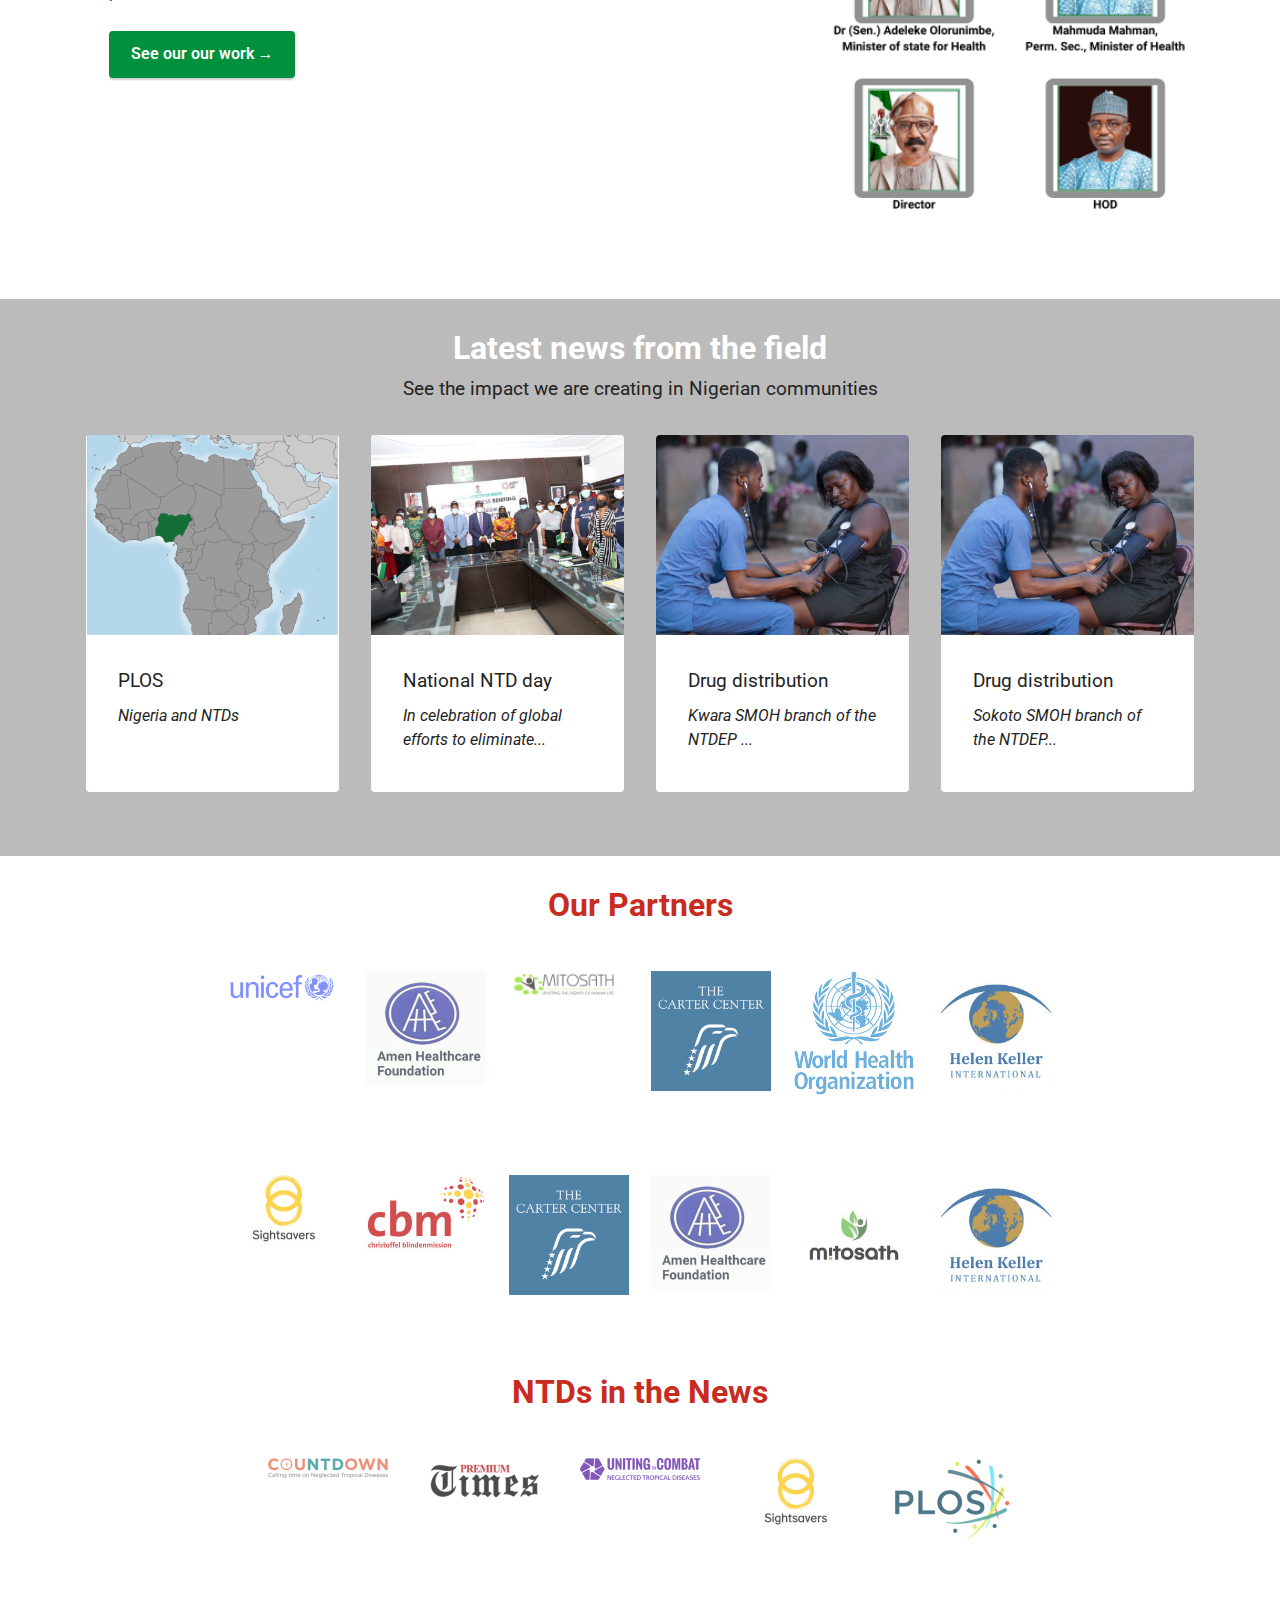
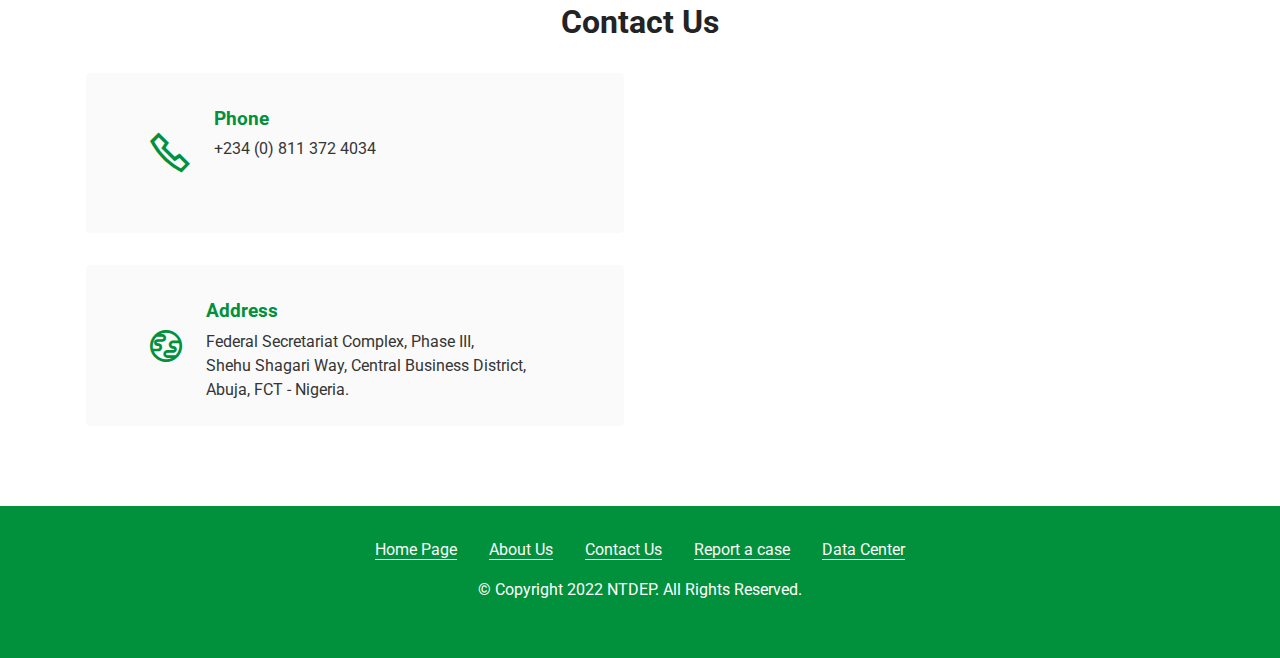
==== commit 9ceabd1c: "final_notes" ====
--- a/index.html
+++ b/index.html
@@ -418,7 +418,7 @@
             </div>
         </div>
     </div>
-</section><section class="display-7" style="padding: 0;align-items: center;justify-content: center;flex-wrap: wrap;    align-content: center;display: flex;position: relative;height: 4rem;"><a href="https://mobiri.se/" style="flex: 1 1;height: 4rem;position: absolute;width: 100%;z-index: 1;"><img alt="" style="height: 4rem;" src="[data-uri]"></a><p style="margin: 0;text-align: center;" class="display-7">Made with Mobirise &#8204;</p><a style="z-index:1" href="https://mobirise.com/offline-website-builder.html">Free Offline Web Page Software</a></section><script src="assets/bootstrap/js/bootstrap.bundle.min.js"></script>  <script src="assets/web/assets/cookies-alert-plugin/cookies-alert-core.js"></script>  <script src="assets/web/assets/cookies-alert-plugin/cookies-alert-script.js"></script>  <script src="assets/smoothscroll/smooth-scroll.js"></script>  <script src="assets/ytplayer/index.js"></script>  <script src="assets/dropdown/js/navbar-dropdown.js"></script>  <script src="assets/theme/js/script.js"></script>  
+</section><section class="display-7" style="padding: 0;align-items: center;justify-content: center;flex-wrap: wrap;  background-color: #01903c;  align-content: center;display: flex;position: relative;height: rem;"><a href="https://mobiri.se/" style="flex: 1 1;height: 0rem;position: absolute;width: 100%;z-index: 1;"><img alt="" style="height: 0rem;" src="#"></a><p style="margin: 0;text-align: center; background-color: #01903c;" class="display-7"> &#8204;</p><a style="z-index:1" href="https://mobirise.com/website-maer.html">NTDEP</a></section><script src="assets/bootstrap/js/bootstrap.bundle.min.js"></script>  <script src="assets/web/assets/cookies-alert-plugin/cookies-alert-core.js"></script>  <script src="assets/web/assets/cookies-alert-plugin/cookies-alert-script.js"></script>  <script src="assets/smoothscroll/smooth-scroll.js"></script>  <script src="assets/ytplayer/index.js"></script>  <script src="assets/dropdown/js/navbar-dropdown.js"></script>  <script src="assets/theme/js/script.js"></script>  
   
   
 <input name="cookieData" type="hidden" data-cookie-customDialogSelector='null' data-cookie-colorText='#424a4d' data-cookie-colorBg='rgba(234, 239, 241, 0.99)' data-cookie-textButton='Agree' data-cookie-colorButton='' data-cookie-colorLink='#424a4d' data-cookie-underlineLink='true' data-cookie-text="We use cookies to give you the best experience. ">
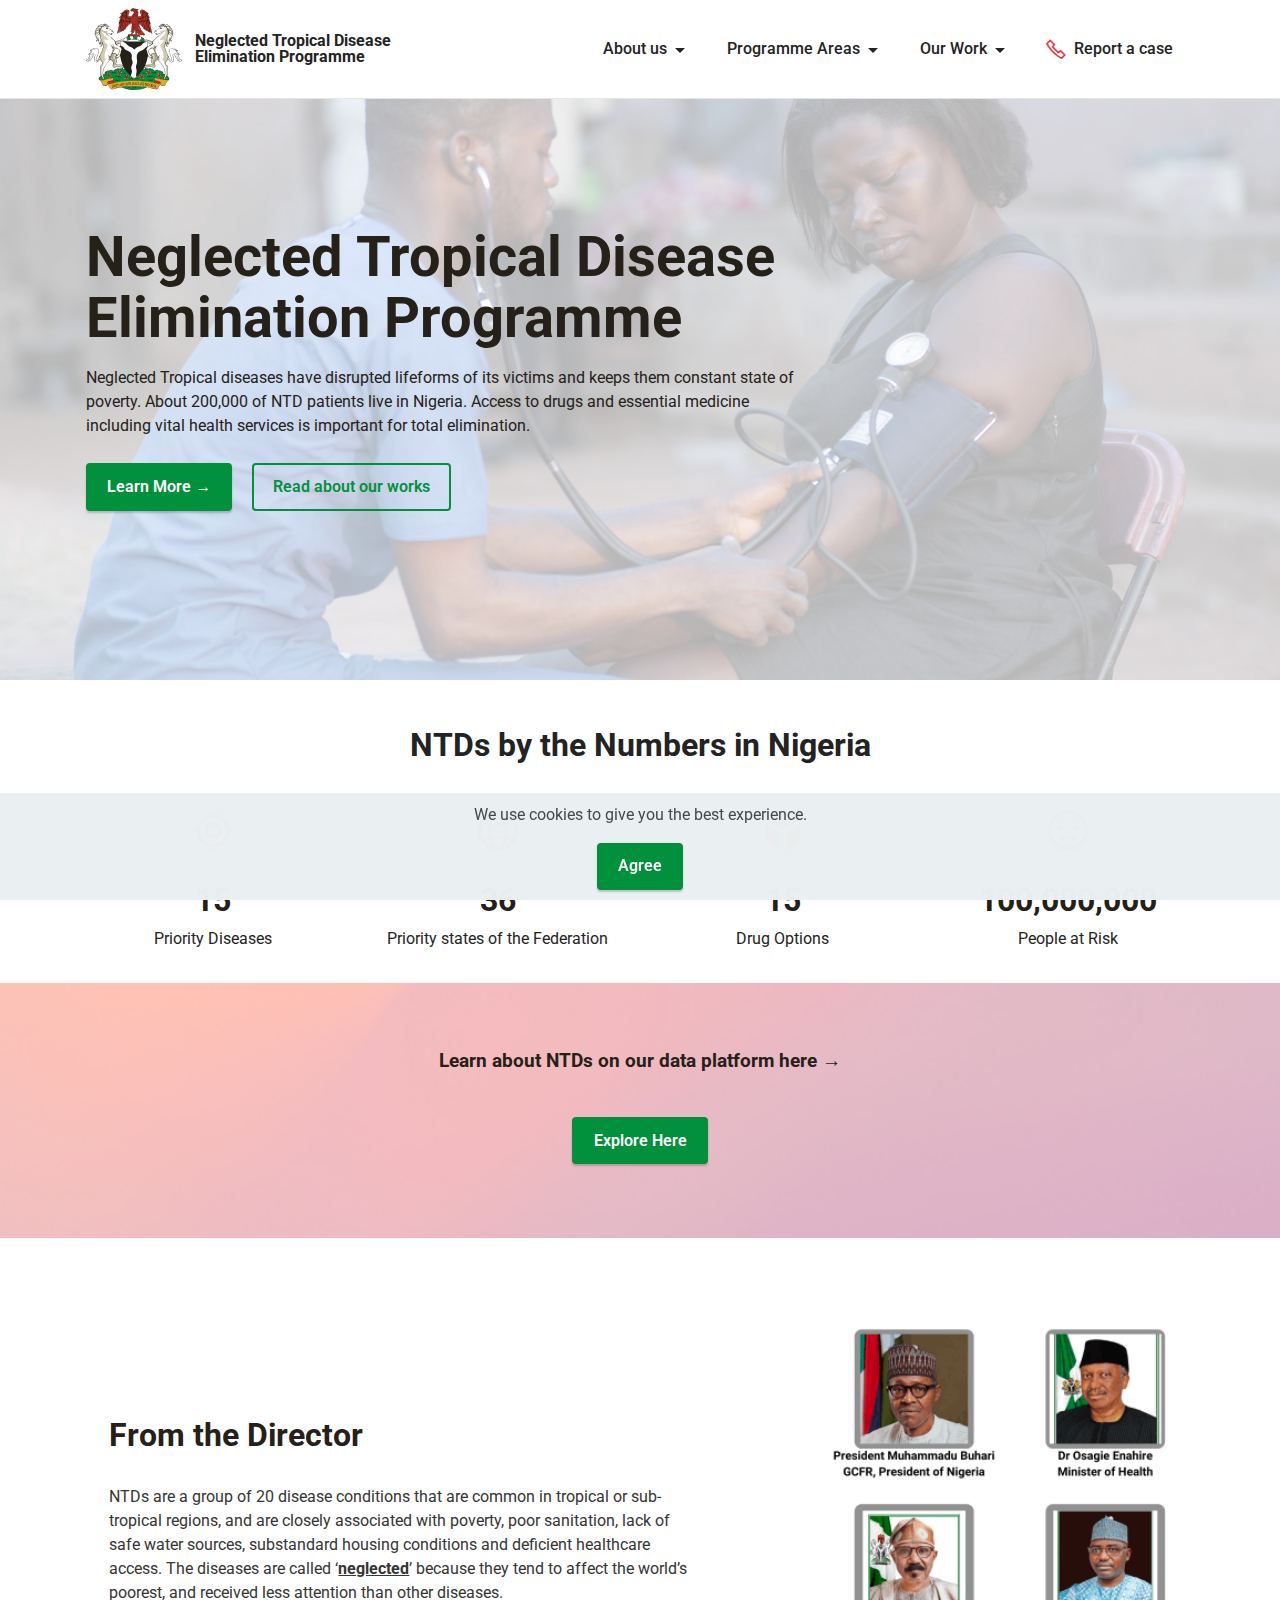
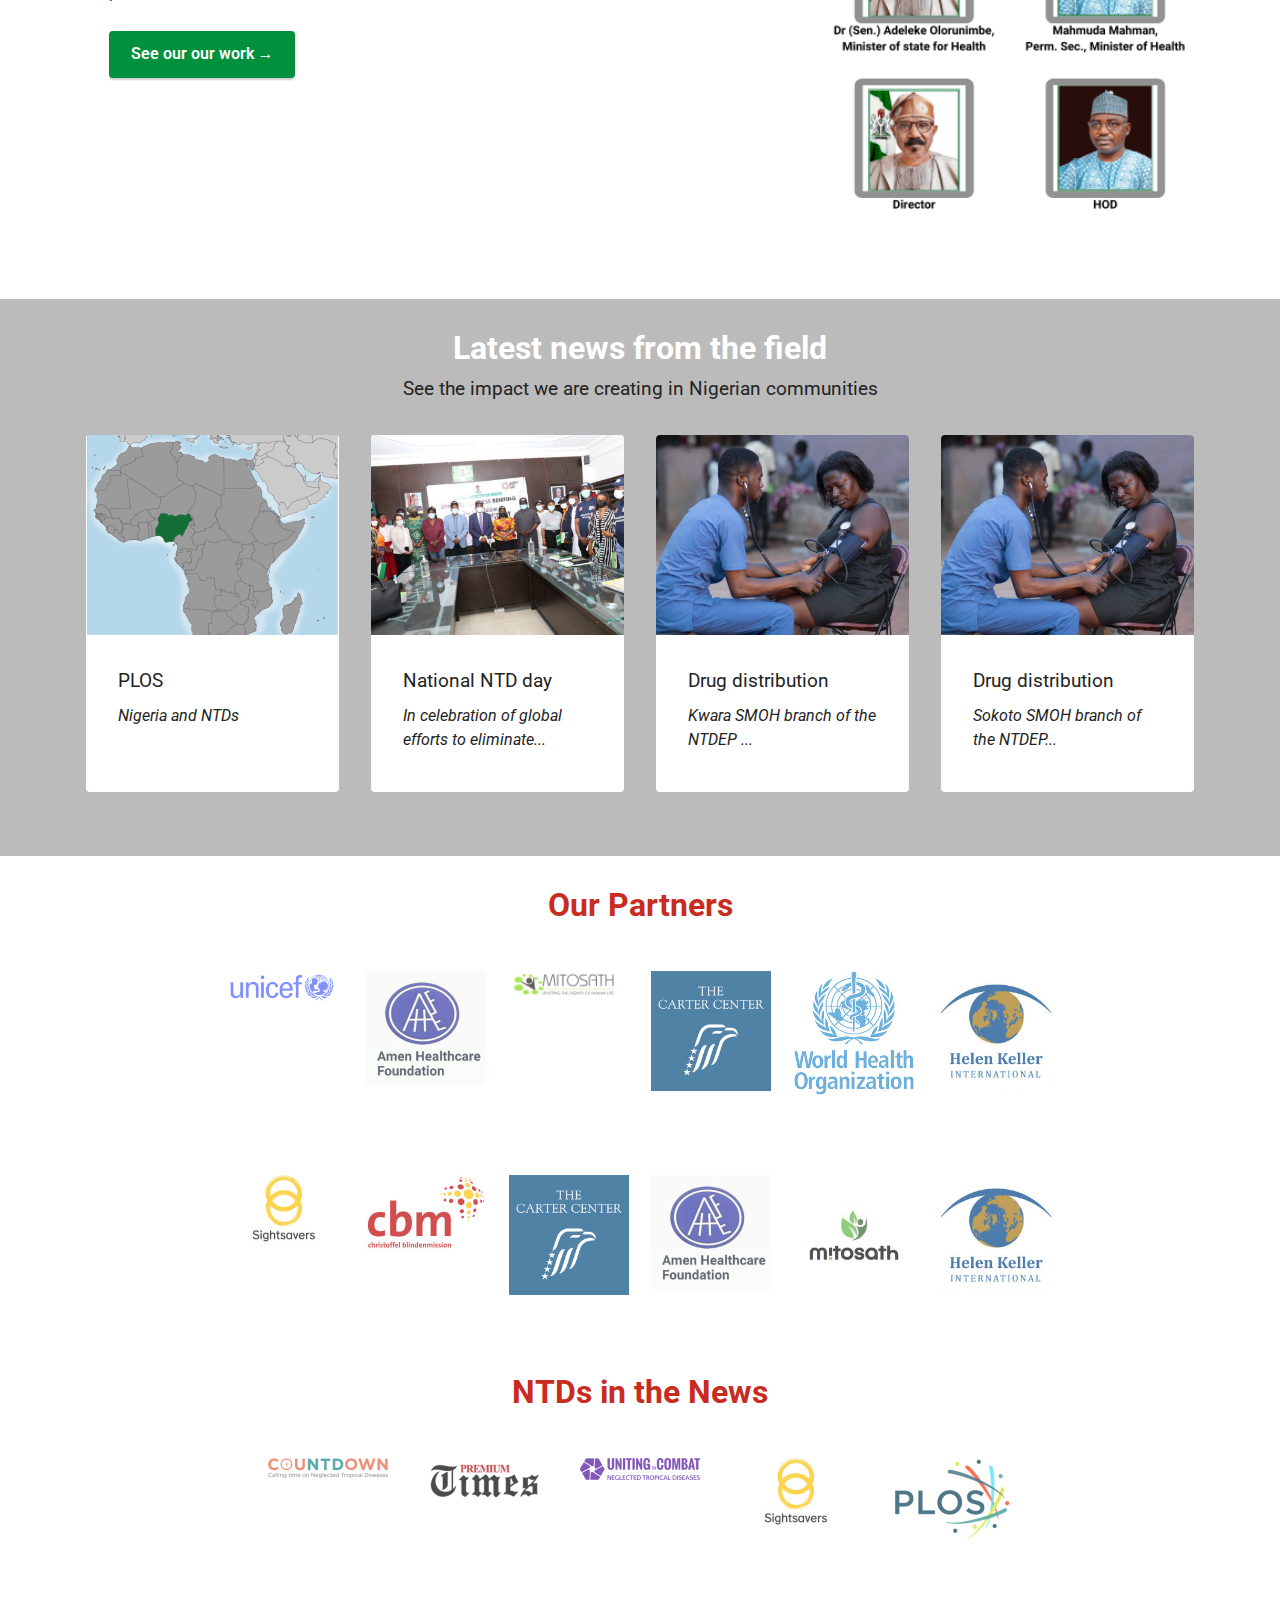
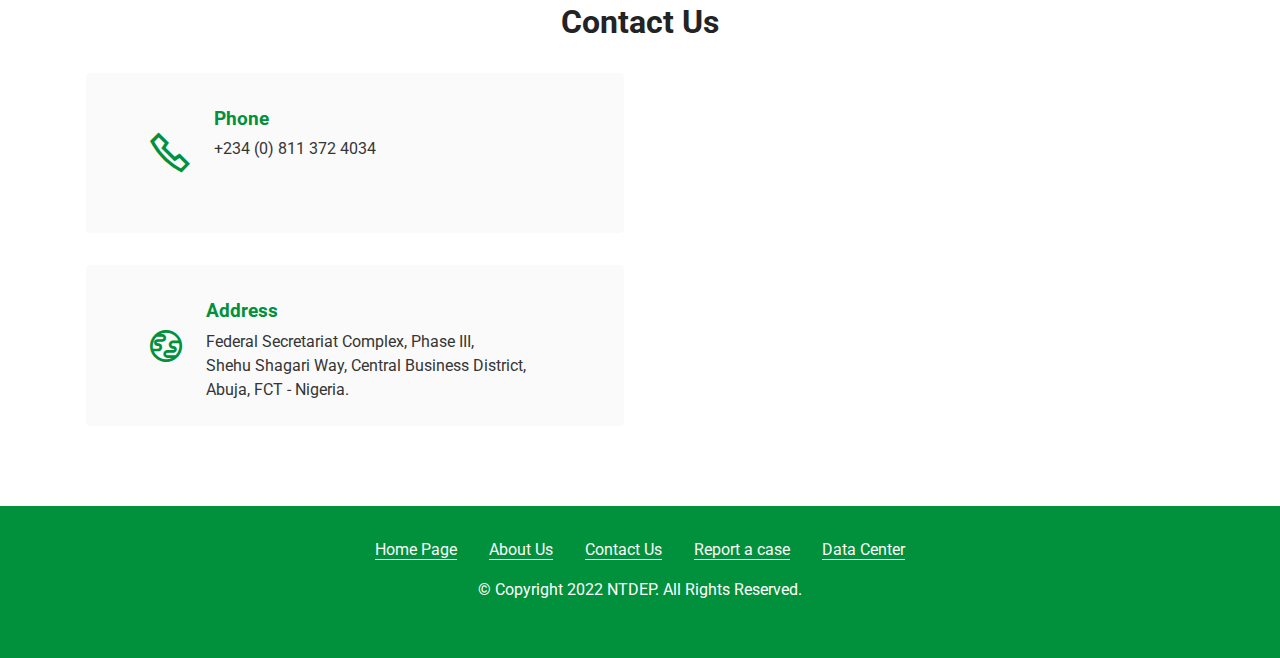
==== commit d669abd9: "Update index.html" ====
--- a/index.html
+++ b/index.html
@@ -25,7 +25,7 @@
   <link rel="preload" href="https://fonts.googleapis.com/css?family=Roboto:100,100i,300,300i,400,400i,500,500i,700,700i,900,900i&display=swap" as="style" onload="this.onload=null;this.rel='stylesheet'">
   <noscript><link rel="stylesheet" href="https://fonts.googleapis.com/css?family=Roboto:100,100i,300,300i,400,400i,500,500i,700,700i,900,900i&display=swap"></noscript>
   <link rel="preload" as="style" href="assets/mobirise/css/mbr-additional.css"><link rel="stylesheet" href="assets/mobirise/css/mbr-additional.css" type="text/css">
-  
+  <script src='https://kit.fontawesome.com/a076d05399.js' crossorigin='anonymous'></script>
   
   
   
@@ -110,7 +110,7 @@
                 <div class="card-wrapper">
                     <div class="card-box align-center">
                         <div class="iconfont-wrapper">
-                            <span class="mbr-iconfont mobi-mbri-globe mobi-mbri" style="font-size: 40px;"></span>
+                            <span class="mbr-iconfont mobi-mbri-globe-2 mobi-mbri" style="font-size: 40px;"></span>
                         </div>
                         <h5 class="card-title mbr-fonts-style display-2"><strong>36</strong></h5>
                         <p class="card-text mbr-fonts-style display-7">Priority states of the Federation</p>
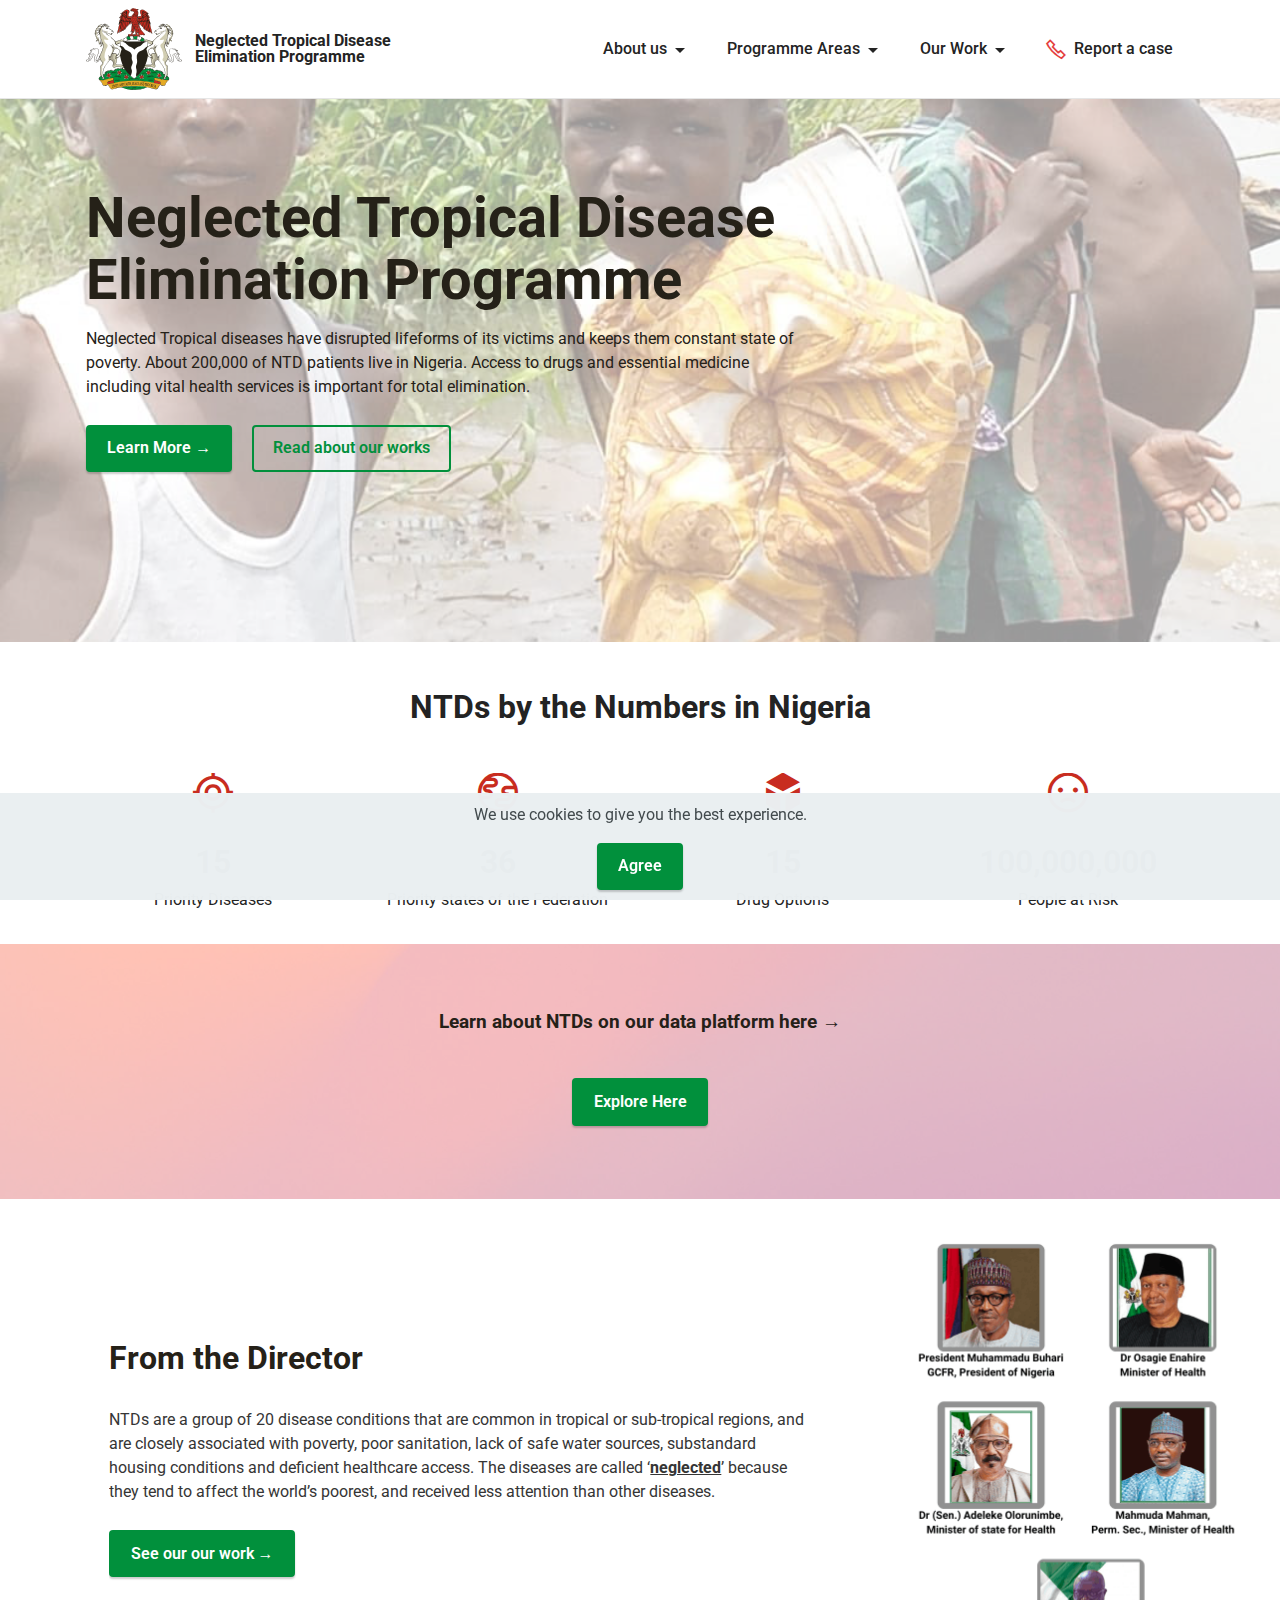
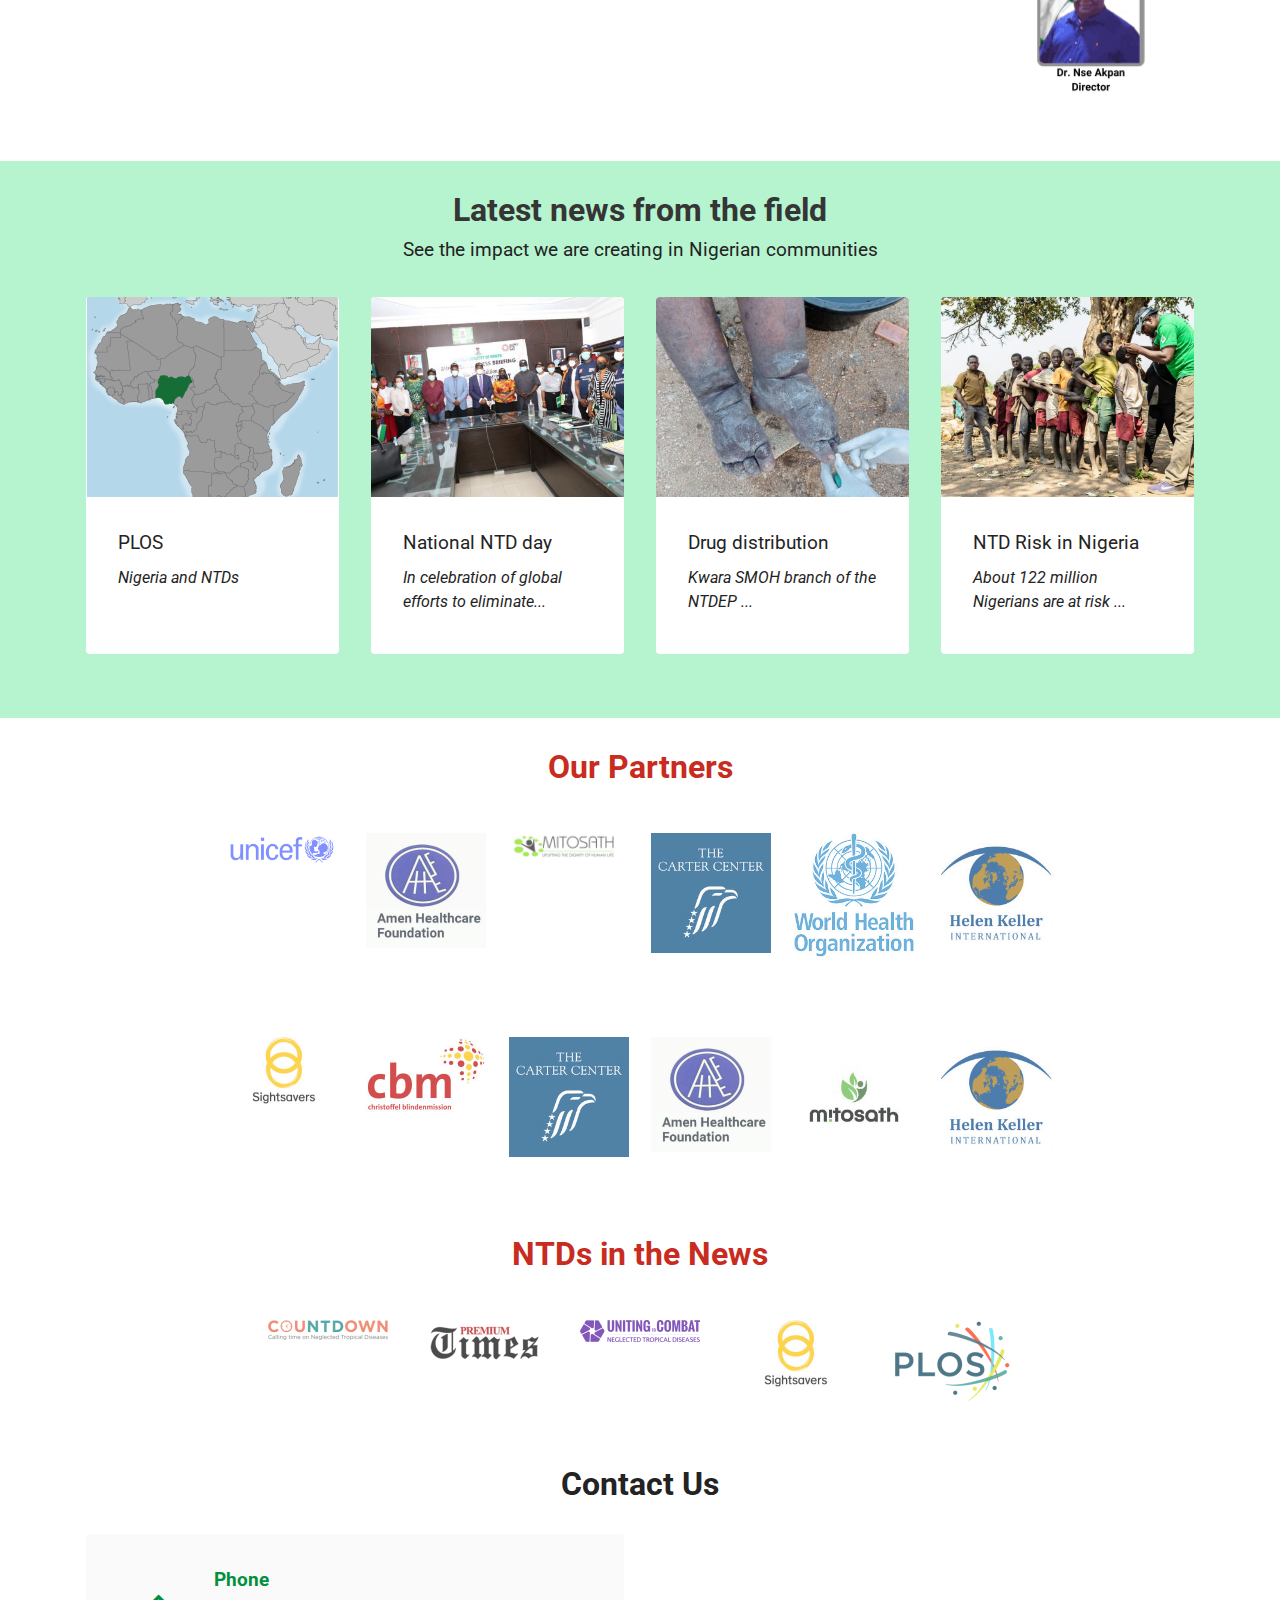
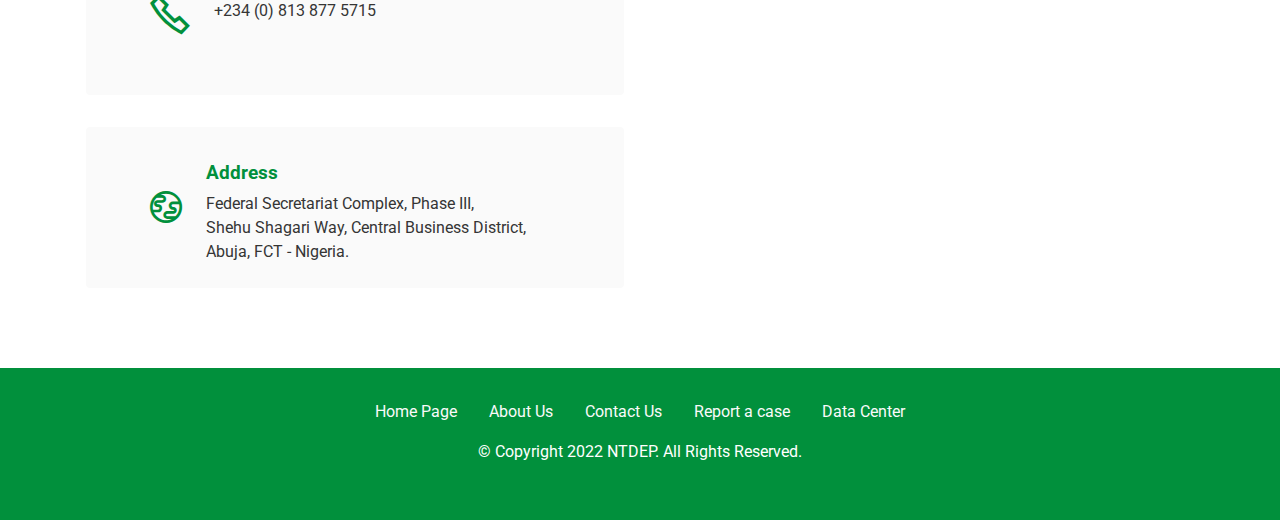
==== commit 2975c42a: "second_version" ====
--- a/index.html
+++ b/index.html
@@ -25,7 +25,7 @@
   <link rel="preload" href="https://fonts.googleapis.com/css?family=Roboto:100,100i,300,300i,400,400i,500,500i,700,700i,900,900i&display=swap" as="style" onload="this.onload=null;this.rel='stylesheet'">
   <noscript><link rel="stylesheet" href="https://fonts.googleapis.com/css?family=Roboto:100,100i,300,300i,400,400i,500,500i,700,700i,900,900i&display=swap"></noscript>
   <link rel="preload" as="style" href="assets/mobirise/css/mbr-additional.css"><link rel="stylesheet" href="assets/mobirise/css/mbr-additional.css" type="text/css">
-  <script src='https://kit.fontawesome.com/a076d05399.js' crossorigin='anonymous'></script>
+  
   
   
   
@@ -53,8 +53,8 @@
                 </div>
             </button>
             <div class="collapse navbar-collapse" id="navbarSupportedContent">
-                <ul class="navbar-nav nav-dropdown nav-right" data-app-modern-menu="true"><li class="nav-item dropdown open"><a class="nav-link link dropdown-toggle text-black display-4" href="https://mobirise.com" data-toggle="dropdown-submenu" data-bs-toggle="dropdown" data-bs-auto-close="outside" aria-expanded="true">About us</a><div class="dropdown-menu" aria-labelledby="dropdown-333"><a class="dropdown-item text-black display-4" href="directors.html">Director's profile</a><a class="dropdown-item text-black display-4" href="core_team.html">Our Team</a><a class="dropdown-item text-black display-4" href="#">Partners</a></div></li>
-                    <li class="nav-item dropdown"><a class="nav-link link dropdown-toggle text-black display-4" href="https://mobirise.com" data-toggle="dropdown-submenu" data-bs-toggle="dropdown" data-bs-auto-close="outside" aria-expanded="false">Programme Areas</a><div class="dropdown-menu" aria-labelledby="dropdown-103"><a class="dropdown-item text-black display-4" href="pc_ntd.html">PC-NTDs</a><a class="dropdown-item text-black display-4" href="cm_ntd.html">CM-NTDs</a></div></li><li class="nav-item dropdown"><a class="nav-link link dropdown-toggle text-black display-4" href="https://mobirise.com" data-toggle="dropdown-submenu" data-bs-toggle="dropdown" data-bs-auto-close="outside" aria-expanded="false">Our Work</a><div class="dropdown-menu" aria-labelledby="dropdown-462"><a class="dropdown-item text-black display-4" href="index.html#gallery2-2a">News from the field</a><a class="dropdown-item text-black display-4" href="https://josoga2.shinyapps.io/ntdep/">Data and Publications</a></div></li><li class="nav-item"><a class="nav-link link text-black display-4" href="tel:+2348113724034"><span class="mobi-mbri mobi-mbri-phone mbr-iconfont mbr-iconfont-btn" style="font-size: 20px; color: rgb(228, 63, 63);"></span>Report a case</a></li></ul>
+                <ul class="navbar-nav nav-dropdown nav-right" data-app-modern-menu="true"><li class="nav-item dropdown"><a class="nav-link link dropdown-toggle text-black display-4" href="https://mobirise.com" data-toggle="dropdown-submenu" data-bs-toggle="dropdown" data-bs-auto-close="outside" aria-expanded="false">About us</a><div class="dropdown-menu" aria-labelledby="dropdown-333"><a class="dropdown-item text-black text-primary display-4" href="about_us.html">About Us</a><a class="dropdown-item text-black display-4" href="directors.html">Director's profile</a><a class="dropdown-item text-black display-4" href="core_team.html">Our Team</a><a class="dropdown-item text-black text-primary display-4" href="contact_us.html">Contact Us</a></div></li>
+                    <li class="nav-item dropdown"><a class="nav-link link dropdown-toggle text-black display-4" href="https://mobirise.com" data-toggle="dropdown-submenu" data-bs-toggle="dropdown" data-bs-auto-close="outside" aria-expanded="false">Programme Areas</a><div class="dropdown-menu" aria-labelledby="dropdown-103"><a class="dropdown-item text-black display-4" href="pc_ntd.html">PC-NTDs</a><a class="dropdown-item text-black display-4" href="cm_ntd.html">CM-NTDs</a></div></li><li class="nav-item dropdown"><a class="nav-link link dropdown-toggle text-black show display-4" href="https://mobirise.com" data-toggle="dropdown-submenu" data-bs-toggle="dropdown" data-bs-auto-close="outside" aria-expanded="false">Our Work</a><div class="dropdown-menu show" aria-labelledby="dropdown-462" data-bs-popper="none"><a class="dropdown-item text-black display-4" href="index.html#gallery2-2a">News from the field</a><a class="dropdown-item text-black text-primary display-4" href="ntdep_gallery.html">Gallery</a><a class="dropdown-item text-black display-4" href="https://josoga2.shinyapps.io/ntdep/">Data and Publications</a></div></li><li class="nav-item"><a class="nav-link link text-black text-primary display-4" href="tel:+2348138775715"><span class="mobi-mbri mobi-mbri-phone mbr-iconfont mbr-iconfont-btn" style="font-size: 20px; color: rgb(228, 63, 63);"></span>Report a case</a></li></ul>
                 
                 
             </div>
@@ -67,7 +67,7 @@
 
     
 
-    <div class="mbr-overlay" style="opacity: 0.7; background-color: rgb(255, 255, 255);"></div>
+    <div class="mbr-overlay" style="opacity: 0.6; background-color: rgb(255, 255, 255);"></div>
 
     <div class="align-center container">
         <div class="row">
@@ -110,7 +110,7 @@
                 <div class="card-wrapper">
                     <div class="card-box align-center">
                         <div class="iconfont-wrapper">
-                            <span class="mbr-iconfont mobi-mbri-globe-2 mobi-mbri" style="font-size: 40px;"></span>
+                            <span class="mbr-iconfont mobi-mbri-globe mobi-mbri" style="font-size: 40px;"></span>
                         </div>
                         <h5 class="card-title mbr-fonts-style display-2"><strong>36</strong></h5>
                         <p class="card-text mbr-fonts-style display-7">Priority states of the Federation</p>
@@ -177,9 +177,9 @@
                     <div class="mbr-section-btn"><a class="btn btn-primary display-4" href="program_areas.html">See our our work →</a></div>
                 </div>
             </div>
-            <div class="col-12 col-lg-5">
+            <div class="col-12 col-lg-4">
                 <div class="image-wrapper">
-                    <img src="assets/images/president-muhammadu-buhari-960x540.png" alt="Mobirise Website Builder">
+                    <img src="assets/images/president-muhammadu-buhari-2-960x540.png" alt="nse_akpan">
                 </div>
             </div>
         </div>
@@ -224,7 +224,7 @@
             <div class="item features-image сol-12 col-md-6 col-lg-3">
                 <div class="item-wrapper">
                     <div class="item-img">
-                        <img src="assets/images/africa-humanitarian-aid-doctor-taking-care-patient-2000x1333.jpg" alt="Mobirise Website Builder" data-slide-to="2">
+                        <img src="assets/images/lf-leg-506x285.jpg" alt="Mobirise Website Builder" data-slide-to="2">
                     </div>
                     <div class="item-content">
                         <h5 class="item-title mbr-fonts-style display-5">Drug distribution</h5>
@@ -236,11 +236,11 @@
             </div><div class="item features-image сol-12 col-md-6 col-lg-3">
                 <div class="item-wrapper">
                     <div class="item-img">
-                        <img src="assets/images/africa-humanitarian-aid-doctor-taking-care-patient-2000x1333.jpg" alt="Mobirise Website Builder" data-slide-to="3" data-bs-slide-to="4">
+                        <a href="https://dailytrust.com/fg-122-million-nigerians-at-risk-of-neglected-topical-diseases" target="_blank"><img src="assets/images/neglected-tropical-diseases-ntds.webp" alt="Mobirise Website Builder" data-slide-to="3" data-bs-slide-to="4"></a>
                     </div>
                     <div class="item-content">
-                        <h5 class="item-title mbr-fonts-style display-5">Drug distribution</h5>
-                        <h6 class="item-subtitle mbr-fonts-style mt-1 display-7"><em>Sokoto SMOH branch of the NTDEP...</em></h6>
+                        <h5 class="item-title mbr-fonts-style display-5">NTD Risk in Nigeria</h5>
+                        <h6 class="item-subtitle mbr-fonts-style mt-1 display-7"><em>About 122 million Nigerians are at risk ...</em></h6>
                         
                     </div>
                     
@@ -373,7 +373,7 @@
                         <h6 class="card-title mbr-fonts-style mb-1 display-5">
                             <strong>Phone</strong>
                         </h6>
-                        <p class="mbr-text mbr-fonts-style display-7">+234 (0) 811 372 4034</p>
+                        <p class="mbr-text mbr-fonts-style display-7">+234 (0) 813 877 5715</p>
                     </div>
                 </div>
                 <div class="card-wrapper">
@@ -387,7 +387,7 @@
                 </div>
             </div>
             <div class="map-wrapper col-12 col-md-6">
-                <div class="google-map"><iframe frameborder="0" style="border:0" src="https://www.google.com/maps/embed/v1/place?key=AIzaSyCZI5F_k6S1k46ujh0SNrapM89f7mJxd30&amp;q=Federal Secretariat Complex, Phase III, Shehu Shagari Way, Central Business District. Abuja .FCT - Nigeria." allowfullscreen=""></iframe></div>
+                <div class="google-map"><iframe frameborder="0" style="border:0" src="https://www.google.com/maps/embed/v1/place?key=AIzaSyDk89J4FSunMF33ruMVWJaJht_Ro0kvoXs&amp;q=Federal Secretariat Complex, Phase III, Shehu Shagari Way, Central Business District. Abuja .FCT - Nigeria." allowfullscreen=""></iframe></div>
             </div>
         </div>
     </div>
@@ -418,8 +418,8 @@
             </div>
         </div>
     </div>
-</section><section class="display-7" style="padding: 0;align-items: center;justify-content: center;flex-wrap: wrap;  background-color: #01903c;  align-content: center;display: flex;position: relative;height: rem;"><a href="https://mobiri.se/" style="flex: 1 1;height: 0rem;position: absolute;width: 100%;z-index: 1;"><img alt="" style="height: 0rem;" src="#"></a><p style="margin: 0;text-align: center; background-color: #01903c;" class="display-7"> &#8204;</p><a style="z-index:1" href="https://mobirise.com/website-maer.html">NTDEP</a></section><script src="assets/bootstrap/js/bootstrap.bundle.min.js"></script>  <script src="assets/web/assets/cookies-alert-plugin/cookies-alert-core.js"></script>  <script src="assets/web/assets/cookies-alert-plugin/cookies-alert-script.js"></script>  <script src="assets/smoothscroll/smooth-scroll.js"></script>  <script src="assets/ytplayer/index.js"></script>  <script src="assets/dropdown/js/navbar-dropdown.js"></script>  <script src="assets/theme/js/script.js"></script>  
-  
+</section><section class="display-7" style="padding: 0;align-items: center;justify-content: center;flex-wrap: wrap;  background-color: #01903c;  align-content: center;display: flex;position: relative;height: rem;"><a href="https://mobiri.se/" style="flex: 1 1;height: 0rem;position: absolute;width: 100%;z-index: 1;"><img alt="" style="height: 0rem;" src="#"></a><p style="margin: 0;text-align: center; background-color: #01903c;" class="display-7"> &#8204;</p><a style="z-index:1" href="https://mobirise.com/website-maer.html">NTDEP</a></section><script src="assets/bootstrap/js/bootstrap.bundle.min.js"></script>  <script src="assets/parallax/jarallax.js"></script>  <script src="assets/web/assets/cookies-alert-plugin/cookies-alert-core.js"></script>  <script src="assets/web/assets/cookies-alert-plugin/cookies-alert-script.js"></script>  <script src="assets/smoothscroll/smooth-scroll.js"></script>  <script src="assets/ytplayer/index.js"></script>  <script src="assets/dropdown/js/navbar-dropdown.js"></script>  <script src="assets/theme/js/script.js"></script>  
+ 
   
 <input name="cookieData" type="hidden" data-cookie-customDialogSelector='null' data-cookie-colorText='#424a4d' data-cookie-colorBg='rgba(234, 239, 241, 0.99)' data-cookie-textButton='Agree' data-cookie-colorButton='' data-cookie-colorLink='#424a4d' data-cookie-underlineLink='true' data-cookie-text="We use cookies to give you the best experience. ">
    <div id="scrollToTop" class="scrollToTop mbr-arrow-up"><a style="text-align: center;"><i class="mbr-arrow-up-icon mbr-arrow-up-icon-cm cm-icon cm-icon-smallarrow-up"></i></a></div>
--- a/assets/mobirise/css/mbr-additional.css
+++ b/assets/mobirise/css/mbr-additional.css
@@ -680,7 +680,7 @@
 .cid-s48MCQYojq {
   padding-top: 8rem;
   padding-bottom: 10rem;
-  background-image: url("../../../assets/images/africa-humanitarian-aid-doctor-taking-care-patient-2000x1333.jpg");
+  background-image: url("../../../assets/images/efez16cxyaaakzj-1040x780.jpg");
 }
 .cid-s48MCQYojq .mbr-section-title {
   text-align: left;
@@ -806,7 +806,7 @@
 .cid-t7ab2nxX99 {
   padding-top: 2rem;
   padding-bottom: 2rem;
-  background-color: #bbbbbb;
+  background-color: #b6f3cf;
 }
 .cid-t7ab2nxX99 img,
 .cid-t7ab2nxX99 .item-img {
@@ -846,7 +846,7 @@
   margin-top: auto !important;
 }
 .cid-t7ab2nxX99 .mbr-section-title {
-  color: #ffffff;
+  color: #353535;
 }
 .cid-t7ab2nxX99 .mbr-text,
 .cid-t7ab2nxX99 .mbr-section-btn {
@@ -882,8 +882,14 @@
 .cid-t73jdMMcOK .mbr-section-title {
   color: #c82c20;
 }
-.cid-s48OLK6784 .navbar-dropdown {
-  position: relative !important;
+.cid-s48OLK6784 {
+  z-index: 1000;
+  width: 100%;
+  position: relative;
+  min-height: 60px;
+}
+.cid-s48OLK6784 nav.navbar {
+  position: fixed;
 }
 .cid-s48OLK6784 .dropdown-item:before {
   font-family: Moririse2 !important;
@@ -1189,6 +1195,7 @@
 }
 .cid-s48OLK6784 .navbar-dropdown {
   padding: .5rem 1rem;
+  position: fixed;
 }
 .cid-s48OLK6784 a.nav-link {
   display: flex;
@@ -1860,28 +1867,28 @@
 .cid-t73DC7MzMB .social-row {
   color: #000000;
 }
-.cid-t9op8Dlagt {
+.cid-tdIReuvoKM {
   padding-top: 2rem;
   padding-bottom: 2rem;
-  background-color: #bbbbbb;
-}
-.cid-t9op8Dlagt img,
-.cid-t9op8Dlagt .item-img {
+  background-color: #b6f3cf;
+}
+.cid-tdIReuvoKM img,
+.cid-tdIReuvoKM .item-img {
   width: 100%;
   height: 100%;
   height: 200px;
   object-fit: cover;
 }
-.cid-t9op8Dlagt .item:focus,
-.cid-t9op8Dlagt span:focus {
+.cid-tdIReuvoKM .item:focus,
+.cid-tdIReuvoKM span:focus {
   outline: none;
 }
-.cid-t9op8Dlagt .item {
+.cid-tdIReuvoKM .item {
   cursor: pointer;
   margin-bottom: 2rem;
   position: relative;
 }
-.cid-t9op8Dlagt .item-wrapper {
+.cid-tdIReuvoKM .item-wrapper {
   position: unset;
   border-radius: 4px;
   background: #ffffff;
@@ -1890,29 +1897,29 @@
   flex-flow: column nowrap;
 }
 @media (min-width: 992px) {
-  .cid-t9op8Dlagt .item-wrapper .item-content {
+  .cid-tdIReuvoKM .item-wrapper .item-content {
     padding: 2rem;
   }
 }
 @media (max-width: 991px) {
-  .cid-t9op8Dlagt .item-wrapper .item-content {
+  .cid-tdIReuvoKM .item-wrapper .item-content {
     padding: 1rem;
   }
 }
-.cid-t9op8Dlagt .mbr-section-btn {
+.cid-tdIReuvoKM .mbr-section-btn {
   margin-top: auto !important;
 }
-.cid-t9op8Dlagt .mbr-section-title {
-  color: #ffffff;
-}
-.cid-t9op8Dlagt .mbr-text,
-.cid-t9op8Dlagt .mbr-section-btn {
+.cid-tdIReuvoKM .mbr-section-title {
+  color: #353535;
+}
+.cid-tdIReuvoKM .mbr-text,
+.cid-tdIReuvoKM .mbr-section-btn {
   text-align: center;
 }
-.cid-t9op8Dlagt .item-title {
+.cid-tdIReuvoKM .item-title {
   text-align: left;
 }
-.cid-t9op8Dlagt .item-subtitle {
+.cid-tdIReuvoKM .item-subtitle {
   text-align: left;
 }
 .cid-t9xx8RBD2m {
@@ -1983,8 +1990,14 @@
 .cid-t9xx8RBD2m .media-container-row .row-copirayt p {
   width: 100%;
 }
-.cid-t73t6BBIwq .navbar-dropdown {
-  position: relative !important;
+.cid-t73t6BBIwq {
+  z-index: 1000;
+  width: 100%;
+  position: relative;
+  min-height: 60px;
+}
+.cid-t73t6BBIwq nav.navbar {
+  position: fixed;
 }
 .cid-t73t6BBIwq .dropdown-item:before {
   font-family: Moririse2 !important;
@@ -2290,6 +2303,7 @@
 }
 .cid-t73t6BBIwq .navbar-dropdown {
   padding: .5rem 1rem;
+  position: fixed;
 }
 .cid-t73t6BBIwq a.nav-link {
   display: flex;
@@ -2369,28 +2383,28 @@
 .cid-t73wSzWCbR .mbr-text {
   color: #353535;
 }
-.cid-t9op5Lqkzo {
+.cid-tdIR73ScjO {
   padding-top: 2rem;
   padding-bottom: 2rem;
-  background-color: #bbbbbb;
-}
-.cid-t9op5Lqkzo img,
-.cid-t9op5Lqkzo .item-img {
+  background-color: #b6f3cf;
+}
+.cid-tdIR73ScjO img,
+.cid-tdIR73ScjO .item-img {
   width: 100%;
   height: 100%;
   height: 200px;
   object-fit: cover;
 }
-.cid-t9op5Lqkzo .item:focus,
-.cid-t9op5Lqkzo span:focus {
+.cid-tdIR73ScjO .item:focus,
+.cid-tdIR73ScjO span:focus {
   outline: none;
 }
-.cid-t9op5Lqkzo .item {
+.cid-tdIR73ScjO .item {
   cursor: pointer;
   margin-bottom: 2rem;
   position: relative;
 }
-.cid-t9op5Lqkzo .item-wrapper {
+.cid-tdIR73ScjO .item-wrapper {
   position: unset;
   border-radius: 4px;
   background: #ffffff;
@@ -2399,29 +2413,29 @@
   flex-flow: column nowrap;
 }
 @media (min-width: 992px) {
-  .cid-t9op5Lqkzo .item-wrapper .item-content {
+  .cid-tdIR73ScjO .item-wrapper .item-content {
     padding: 2rem;
   }
 }
 @media (max-width: 991px) {
-  .cid-t9op5Lqkzo .item-wrapper .item-content {
+  .cid-tdIR73ScjO .item-wrapper .item-content {
     padding: 1rem;
   }
 }
-.cid-t9op5Lqkzo .mbr-section-btn {
+.cid-tdIR73ScjO .mbr-section-btn {
   margin-top: auto !important;
 }
-.cid-t9op5Lqkzo .mbr-section-title {
-  color: #ffffff;
-}
-.cid-t9op5Lqkzo .mbr-text,
-.cid-t9op5Lqkzo .mbr-section-btn {
+.cid-tdIR73ScjO .mbr-section-title {
+  color: #353535;
+}
+.cid-tdIR73ScjO .mbr-text,
+.cid-tdIR73ScjO .mbr-section-btn {
   text-align: center;
 }
-.cid-t9op5Lqkzo .item-title {
+.cid-tdIR73ScjO .item-title {
   text-align: left;
 }
-.cid-t9op5Lqkzo .item-subtitle {
+.cid-tdIR73ScjO .item-subtitle {
   text-align: left;
 }
 .cid-t9xx8RBD2m {
@@ -2492,8 +2506,14 @@
 .cid-t9xx8RBD2m .media-container-row .row-copirayt p {
   width: 100%;
 }
-.cid-t73yTKVc8M .navbar-dropdown {
-  position: relative !important;
+.cid-t73yTKVc8M {
+  z-index: 1000;
+  width: 100%;
+  position: relative;
+  min-height: 60px;
+}
+.cid-t73yTKVc8M nav.navbar {
+  position: fixed;
 }
 .cid-t73yTKVc8M .dropdown-item:before {
   font-family: Moririse2 !important;
@@ -2799,6 +2819,7 @@
 }
 .cid-t73yTKVc8M .navbar-dropdown {
   padding: .5rem 1rem;
+  position: fixed;
 }
 .cid-t73yTKVc8M a.nav-link {
   display: flex;
@@ -2934,320 +2955,28 @@
 .cid-t73BWsQJlu .card-box {
   text-align: left;
 }
-.cid-t73yTLYzY3 {
-  padding-top: 3rem;
-  padding-bottom: 2rem;
-  background: #fafafa;
-}
-.cid-t73yTLYzY3 .mbr-fallback-image.disabled {
-  display: none;
-}
-.cid-t73yTLYzY3 .mbr-fallback-image {
-  display: block;
-  background-size: cover;
-  background-position: center center;
-  width: 100%;
-  height: 100%;
-  position: absolute;
-  top: 0;
-}
-.cid-t73yTLYzY3 .team-card {
-  margin-bottom: 2rem;
-  transition: all 0.3s;
-}
-.cid-t73yTLYzY3 .team-card:hover {
-  transform: translateY(-10px);
-}
-.cid-t73yTLYzY3 .card-wrap {
-  background: #ffffff;
-  border-radius: 4px;
-}
-@media (max-width: 991px) {
-  .cid-t73yTLYzY3 .card-wrap {
-    margin-bottom: 2rem;
-  }
-}
-.cid-t73yTLYzY3 .card-wrap .image-wrap img {
-  width: 100%;
-}
-@media (min-width: 768px) {
-  .cid-t73yTLYzY3 .card-wrap .content-wrap {
-    padding: 2rem;
-  }
-}
-@media (max-width: 767px) {
-  .cid-t73yTLYzY3 .card-wrap .content-wrap {
-    padding: 1rem;
-  }
-}
-.cid-t73yTLYzY3 .social-row {
-  text-align: center;
-}
-.cid-t73yTLYzY3 .social-row .soc-item {
-  display: inline-block;
-  text-align: center;
-  border-radius: 50%;
-  margin-right: 0.6rem;
-  margin-bottom: 1rem;
-  padding: 0.5rem;
-  border: 2px solid #6592e6;
-  transition: all 0.3s;
-}
-.cid-t73yTLYzY3 .social-row .soc-item .mbr-iconfont {
-  transition: all 0.3s;
-  display: flex;
-  justify-content: center;
-  align-content: center;
-  color: #6592e6;
-  font-size: 1.5rem;
-}
-.cid-t73yTLYzY3 .social-row .soc-item:hover {
-  background-color: #6592e6;
-}
-.cid-t73yTLYzY3 .social-row .soc-item:hover .mbr-iconfont {
-  color: #ffffff;
-}
-.cid-t73B9svqVx {
-  padding-top: 3rem;
-  padding-bottom: 2rem;
-  background: #fafafa;
-}
-.cid-t73B9svqVx .mbr-fallback-image.disabled {
-  display: none;
-}
-.cid-t73B9svqVx .mbr-fallback-image {
-  display: block;
-  background-size: cover;
-  background-position: center center;
-  width: 100%;
-  height: 100%;
-  position: absolute;
-  top: 0;
-}
-.cid-t73B9svqVx .team-card {
-  margin-bottom: 2rem;
-  transition: all 0.3s;
-}
-.cid-t73B9svqVx .team-card:hover {
-  transform: translateY(-10px);
-}
-.cid-t73B9svqVx .card-wrap {
-  background: #ffffff;
-  border-radius: 4px;
-}
-@media (max-width: 991px) {
-  .cid-t73B9svqVx .card-wrap {
-    margin-bottom: 2rem;
-  }
-}
-.cid-t73B9svqVx .card-wrap .image-wrap img {
-  width: 100%;
-}
-@media (min-width: 768px) {
-  .cid-t73B9svqVx .card-wrap .content-wrap {
-    padding: 2rem;
-  }
-}
-@media (max-width: 767px) {
-  .cid-t73B9svqVx .card-wrap .content-wrap {
-    padding: 1rem;
-  }
-}
-.cid-t73B9svqVx .social-row {
-  text-align: center;
-}
-.cid-t73B9svqVx .social-row .soc-item {
-  display: inline-block;
-  text-align: center;
-  border-radius: 50%;
-  margin-right: 0.6rem;
-  margin-bottom: 1rem;
-  padding: 0.5rem;
-  border: 2px solid #6592e6;
-  transition: all 0.3s;
-}
-.cid-t73B9svqVx .social-row .soc-item .mbr-iconfont {
-  transition: all 0.3s;
-  display: flex;
-  justify-content: center;
-  align-content: center;
-  color: #6592e6;
-  font-size: 1.5rem;
-}
-.cid-t73B9svqVx .social-row .soc-item:hover {
-  background-color: #6592e6;
-}
-.cid-t73B9svqVx .social-row .soc-item:hover .mbr-iconfont {
-  color: #ffffff;
-}
-.cid-t73BglLxDe {
-  padding-top: 3rem;
-  padding-bottom: 2rem;
-  background: #fafafa;
-}
-.cid-t73BglLxDe .mbr-fallback-image.disabled {
-  display: none;
-}
-.cid-t73BglLxDe .mbr-fallback-image {
-  display: block;
-  background-size: cover;
-  background-position: center center;
-  width: 100%;
-  height: 100%;
-  position: absolute;
-  top: 0;
-}
-.cid-t73BglLxDe .team-card {
-  margin-bottom: 2rem;
-  transition: all 0.3s;
-}
-.cid-t73BglLxDe .team-card:hover {
-  transform: translateY(-10px);
-}
-.cid-t73BglLxDe .card-wrap {
-  background: #ffffff;
-  border-radius: 4px;
-}
-@media (max-width: 991px) {
-  .cid-t73BglLxDe .card-wrap {
-    margin-bottom: 2rem;
-  }
-}
-.cid-t73BglLxDe .card-wrap .image-wrap img {
-  width: 100%;
-}
-@media (min-width: 768px) {
-  .cid-t73BglLxDe .card-wrap .content-wrap {
-    padding: 2rem;
-  }
-}
-@media (max-width: 767px) {
-  .cid-t73BglLxDe .card-wrap .content-wrap {
-    padding: 1rem;
-  }
-}
-.cid-t73BglLxDe .social-row {
-  text-align: center;
-}
-.cid-t73BglLxDe .social-row .soc-item {
-  display: inline-block;
-  text-align: center;
-  border-radius: 50%;
-  margin-right: 0.6rem;
-  margin-bottom: 1rem;
-  padding: 0.5rem;
-  border: 2px solid #6592e6;
-  transition: all 0.3s;
-}
-.cid-t73BglLxDe .social-row .soc-item .mbr-iconfont {
-  transition: all 0.3s;
-  display: flex;
-  justify-content: center;
-  align-content: center;
-  color: #6592e6;
-  font-size: 1.5rem;
-}
-.cid-t73BglLxDe .social-row .soc-item:hover {
-  background-color: #6592e6;
-}
-.cid-t73BglLxDe .social-row .soc-item:hover .mbr-iconfont {
-  color: #ffffff;
-}
-.cid-t73BjnLfcP {
-  padding-top: 3rem;
-  padding-bottom: 2rem;
-  background: #fafafa;
-}
-.cid-t73BjnLfcP .mbr-fallback-image.disabled {
-  display: none;
-}
-.cid-t73BjnLfcP .mbr-fallback-image {
-  display: block;
-  background-size: cover;
-  background-position: center center;
-  width: 100%;
-  height: 100%;
-  position: absolute;
-  top: 0;
-}
-.cid-t73BjnLfcP .team-card {
-  margin-bottom: 2rem;
-  transition: all 0.3s;
-}
-.cid-t73BjnLfcP .team-card:hover {
-  transform: translateY(-10px);
-}
-.cid-t73BjnLfcP .card-wrap {
-  background: #ffffff;
-  border-radius: 4px;
-}
-@media (max-width: 991px) {
-  .cid-t73BjnLfcP .card-wrap {
-    margin-bottom: 2rem;
-  }
-}
-.cid-t73BjnLfcP .card-wrap .image-wrap img {
-  width: 100%;
-}
-@media (min-width: 768px) {
-  .cid-t73BjnLfcP .card-wrap .content-wrap {
-    padding: 2rem;
-  }
-}
-@media (max-width: 767px) {
-  .cid-t73BjnLfcP .card-wrap .content-wrap {
-    padding: 1rem;
-  }
-}
-.cid-t73BjnLfcP .social-row {
-  text-align: center;
-}
-.cid-t73BjnLfcP .social-row .soc-item {
-  display: inline-block;
-  text-align: center;
-  border-radius: 50%;
-  margin-right: 0.6rem;
-  margin-bottom: 1rem;
-  padding: 0.5rem;
-  border: 2px solid #6592e6;
-  transition: all 0.3s;
-}
-.cid-t73BjnLfcP .social-row .soc-item .mbr-iconfont {
-  transition: all 0.3s;
-  display: flex;
-  justify-content: center;
-  align-content: center;
-  color: #6592e6;
-  font-size: 1.5rem;
-}
-.cid-t73BjnLfcP .social-row .soc-item:hover {
-  background-color: #6592e6;
-}
-.cid-t73BjnLfcP .social-row .soc-item:hover .mbr-iconfont {
-  color: #ffffff;
-}
-.cid-t9oofBpN6T {
+.cid-tdIR1XO7Wh {
   padding-top: 2rem;
   padding-bottom: 2rem;
-  background-color: #bbbbbb;
-}
-.cid-t9oofBpN6T img,
-.cid-t9oofBpN6T .item-img {
+  background-color: #b6f3cf;
+}
+.cid-tdIR1XO7Wh img,
+.cid-tdIR1XO7Wh .item-img {
   width: 100%;
   height: 100%;
   height: 200px;
   object-fit: cover;
 }
-.cid-t9oofBpN6T .item:focus,
-.cid-t9oofBpN6T span:focus {
+.cid-tdIR1XO7Wh .item:focus,
+.cid-tdIR1XO7Wh span:focus {
   outline: none;
 }
-.cid-t9oofBpN6T .item {
+.cid-tdIR1XO7Wh .item {
   cursor: pointer;
   margin-bottom: 2rem;
   position: relative;
 }
-.cid-t9oofBpN6T .item-wrapper {
+.cid-tdIR1XO7Wh .item-wrapper {
   position: unset;
   border-radius: 4px;
   background: #ffffff;
@@ -3256,29 +2985,29 @@
   flex-flow: column nowrap;
 }
 @media (min-width: 992px) {
-  .cid-t9oofBpN6T .item-wrapper .item-content {
+  .cid-tdIR1XO7Wh .item-wrapper .item-content {
     padding: 2rem;
   }
 }
 @media (max-width: 991px) {
-  .cid-t9oofBpN6T .item-wrapper .item-content {
+  .cid-tdIR1XO7Wh .item-wrapper .item-content {
     padding: 1rem;
   }
 }
-.cid-t9oofBpN6T .mbr-section-btn {
+.cid-tdIR1XO7Wh .mbr-section-btn {
   margin-top: auto !important;
 }
-.cid-t9oofBpN6T .mbr-section-title {
-  color: #ffffff;
-}
-.cid-t9oofBpN6T .mbr-text,
-.cid-t9oofBpN6T .mbr-section-btn {
+.cid-tdIR1XO7Wh .mbr-section-title {
+  color: #353535;
+}
+.cid-tdIR1XO7Wh .mbr-text,
+.cid-tdIR1XO7Wh .mbr-section-btn {
   text-align: center;
 }
-.cid-t9oofBpN6T .item-title {
+.cid-tdIR1XO7Wh .item-title {
   text-align: left;
 }
-.cid-t9oofBpN6T .item-subtitle {
+.cid-tdIR1XO7Wh .item-subtitle {
   text-align: left;
 }
 .cid-t9xx8RBD2m {
@@ -3349,8 +3078,14 @@
 .cid-t9xx8RBD2m .media-container-row .row-copirayt p {
   width: 100%;
 }
-.cid-t73rbLYx0A .navbar-dropdown {
-  position: relative !important;
+.cid-t73rbLYx0A {
+  z-index: 1000;
+  width: 100%;
+  position: relative;
+  min-height: 60px;
+}
+.cid-t73rbLYx0A nav.navbar {
+  position: fixed;
 }
 .cid-t73rbLYx0A .dropdown-item:before {
   font-family: Moririse2 !important;
@@ -3656,6 +3391,7 @@
 }
 .cid-t73rbLYx0A .navbar-dropdown {
   padding: .5rem 1rem;
+  position: fixed;
 }
 .cid-t73rbLYx0A a.nav-link {
   display: flex;
@@ -3774,28 +3510,28 @@
 .cid-t73rbN6PX8 .social-row .soc-item:hover .mbr-iconfont {
   color: #ffffff;
 }
-.cid-t9oo4FFt79 {
+.cid-tdIQZrNMS0 {
   padding-top: 2rem;
   padding-bottom: 2rem;
-  background-color: #bbbbbb;
-}
-.cid-t9oo4FFt79 img,
-.cid-t9oo4FFt79 .item-img {
+  background-color: #b6f3cf;
+}
+.cid-tdIQZrNMS0 img,
+.cid-tdIQZrNMS0 .item-img {
   width: 100%;
   height: 100%;
   height: 200px;
   object-fit: cover;
 }
-.cid-t9oo4FFt79 .item:focus,
-.cid-t9oo4FFt79 span:focus {
+.cid-tdIQZrNMS0 .item:focus,
+.cid-tdIQZrNMS0 span:focus {
   outline: none;
 }
-.cid-t9oo4FFt79 .item {
+.cid-tdIQZrNMS0 .item {
   cursor: pointer;
   margin-bottom: 2rem;
   position: relative;
 }
-.cid-t9oo4FFt79 .item-wrapper {
+.cid-tdIQZrNMS0 .item-wrapper {
   position: unset;
   border-radius: 4px;
   background: #ffffff;
@@ -3804,29 +3540,29 @@
   flex-flow: column nowrap;
 }
 @media (min-width: 992px) {
-  .cid-t9oo4FFt79 .item-wrapper .item-content {
+  .cid-tdIQZrNMS0 .item-wrapper .item-content {
     padding: 2rem;
   }
 }
 @media (max-width: 991px) {
-  .cid-t9oo4FFt79 .item-wrapper .item-content {
+  .cid-tdIQZrNMS0 .item-wrapper .item-content {
     padding: 1rem;
   }
 }
-.cid-t9oo4FFt79 .mbr-section-btn {
+.cid-tdIQZrNMS0 .mbr-section-btn {
   margin-top: auto !important;
 }
-.cid-t9oo4FFt79 .mbr-section-title {
-  color: #ffffff;
-}
-.cid-t9oo4FFt79 .mbr-text,
-.cid-t9oo4FFt79 .mbr-section-btn {
+.cid-tdIQZrNMS0 .mbr-section-title {
+  color: #353535;
+}
+.cid-tdIQZrNMS0 .mbr-text,
+.cid-tdIQZrNMS0 .mbr-section-btn {
   text-align: center;
 }
-.cid-t9oo4FFt79 .item-title {
+.cid-tdIQZrNMS0 .item-title {
   text-align: left;
 }
-.cid-t9oo4FFt79 .item-subtitle {
+.cid-tdIQZrNMS0 .item-subtitle {
   text-align: left;
 }
 .cid-t9xx8RBD2m {
@@ -3897,8 +3633,14 @@
 .cid-t9xx8RBD2m .media-container-row .row-copirayt p {
   width: 100%;
 }
-.cid-s48OLK6784 .navbar-dropdown {
-  position: relative !important;
+.cid-s48OLK6784 {
+  z-index: 1000;
+  width: 100%;
+  position: relative;
+  min-height: 60px;
+}
+.cid-s48OLK6784 nav.navbar {
+  position: fixed;
 }
 .cid-s48OLK6784 .dropdown-item:before {
   font-family: Moririse2 !important;
@@ -4204,6 +3946,7 @@
 }
 .cid-s48OLK6784 .navbar-dropdown {
   padding: .5rem 1rem;
+  position: fixed;
 }
 .cid-s48OLK6784 a.nav-link {
   display: flex;
@@ -4254,15 +3997,15 @@
   padding-bottom: 0rem;
   background-color: #ffffff;
 }
-.cid-t7wceHJjGl {
+.cid-tdIMExhzUz {
   padding-top: 0rem;
-  padding-bottom: 5rem;
+  padding-bottom: 0rem;
   background-color: #ffffff;
 }
-.cid-t7wceHJjGl .mbr-fallback-image.disabled {
+.cid-tdIMExhzUz .mbr-fallback-image.disabled {
   display: none;
 }
-.cid-t7wceHJjGl .mbr-fallback-image {
+.cid-tdIMExhzUz .mbr-fallback-image {
   display: block;
   background-size: cover;
   background-position: center center;
@@ -4271,23 +4014,304 @@
   position: absolute;
   top: 0;
 }
-.cid-t7wceHJjGl ul {
-  list-style: none;
-  margin: 0;
-  padding-left: 2.5rem;
-}
-.cid-t7wceHJjGl li {
-  position: relative;
-  margin-bottom: 1rem;
-}
-.cid-t7wceHJjGl ul li::before {
+@media (max-width: 991px) {
+  .cid-tdIMExhzUz .image-wrapper {
+    margin-bottom: 1rem;
+  }
+}
+.cid-tdIMExhzUz .row {
+  flex-direction: row-reverse;
+}
+.cid-tdIMExhzUz img {
+  width: 100%;
+}
+.cid-tdIMGrvYKN {
+  padding-top: 5rem;
+  padding-bottom: 0rem;
+  background-color: #ffffff;
+}
+.cid-tdIIH3UAkq {
+  padding-top: 0rem;
+  padding-bottom: 0rem;
+  background-color: #ffffff;
+}
+.cid-tdIIH3UAkq .mbr-fallback-image.disabled {
+  display: none;
+}
+.cid-tdIIH3UAkq .mbr-fallback-image {
+  display: block;
+  background-size: cover;
+  background-position: center center;
+  width: 100%;
+  height: 100%;
   position: absolute;
-  left: -1.6rem;
-  content: "\2022";
+  top: 0;
+}
+.cid-tdIIH3UAkq .content-wrapper {
+  background: #fafafa;
+}
+@media (max-width: 991px) {
+  .cid-tdIIH3UAkq .content-wrapper .row {
+    flex-direction: column-reverse;
+  }
+  .cid-tdIIH3UAkq .content-wrapper .image-wrapper {
+    margin-bottom: 2rem;
+  }
+}
+@media (max-width: 767px) {
+  .cid-tdIIH3UAkq .content-wrapper {
+    padding: 1rem;
+  }
+}
+@media (min-width: 768px) and (max-width: 991px) {
+  .cid-tdIIH3UAkq .content-wrapper {
+    padding: 2rem;
+  }
+}
+@media (min-width: 992px) {
+  .cid-tdIIH3UAkq .content-wrapper {
+    padding: 5rem 3rem;
+  }
+  .cid-tdIIH3UAkq .content-wrapper .text-wrapper {
+    padding-right: 2rem;
+  }
+}
+.cid-tdIIH3UAkq .image-wrapper img {
+  width: 100%;
+  object-fit: cover;
+}
+.cid-tdIJ4Tp4Kt {
+  padding-top: 0rem;
+  padding-bottom: 0rem;
+  background-color: #ffffff;
+}
+.cid-tdIJ4Tp4Kt .mbr-fallback-image.disabled {
+  display: none;
+}
+.cid-tdIJ4Tp4Kt .mbr-fallback-image {
+  display: block;
+  background-size: cover;
+  background-position: center center;
+  width: 100%;
+  height: 100%;
+  position: absolute;
+  top: 0;
+}
+.cid-tdIJ4Tp4Kt .content-wrapper {
+  background: #ffffff;
+}
+@media (max-width: 991px) {
+  .cid-tdIJ4Tp4Kt .content-wrapper .image-wrapper {
+    margin-bottom: 2rem;
+  }
+}
+@media (max-width: 767px) {
+  .cid-tdIJ4Tp4Kt .content-wrapper {
+    padding: 1rem;
+  }
+}
+@media (min-width: 768px) and (max-width: 991px) {
+  .cid-tdIJ4Tp4Kt .content-wrapper {
+    padding: 2rem;
+  }
+}
+@media (min-width: 992px) {
+  .cid-tdIJ4Tp4Kt .content-wrapper {
+    padding: 5rem 3rem;
+  }
+  .cid-tdIJ4Tp4Kt .content-wrapper .text-wrapper {
+    padding-left: 2rem;
+  }
+}
+.cid-tdIJ4Tp4Kt .image-wrapper img {
+  width: 100%;
+  object-fit: cover;
+}
+.cid-tdIJmpm4A6 {
+  padding-top: 0rem;
+  padding-bottom: 0rem;
+  background-color: #ffffff;
+}
+.cid-tdIJmpm4A6 .mbr-fallback-image.disabled {
+  display: none;
+}
+.cid-tdIJmpm4A6 .mbr-fallback-image {
+  display: block;
+  background-size: cover;
+  background-position: center center;
+  width: 100%;
+  height: 100%;
+  position: absolute;
+  top: 0;
+}
+.cid-tdIJmpm4A6 .content-wrapper {
+  background: #fafafa;
+}
+@media (max-width: 991px) {
+  .cid-tdIJmpm4A6 .content-wrapper .row {
+    flex-direction: column-reverse;
+  }
+  .cid-tdIJmpm4A6 .content-wrapper .image-wrapper {
+    margin-bottom: 2rem;
+  }
+}
+@media (max-width: 767px) {
+  .cid-tdIJmpm4A6 .content-wrapper {
+    padding: 1rem;
+  }
+}
+@media (min-width: 768px) and (max-width: 991px) {
+  .cid-tdIJmpm4A6 .content-wrapper {
+    padding: 2rem;
+  }
+}
+@media (min-width: 992px) {
+  .cid-tdIJmpm4A6 .content-wrapper {
+    padding: 5rem 3rem;
+  }
+  .cid-tdIJmpm4A6 .content-wrapper .text-wrapper {
+    padding-right: 2rem;
+  }
+}
+.cid-tdIJmpm4A6 .image-wrapper img {
+  width: 100%;
+  object-fit: cover;
+}
+.cid-tdIJn7iPUc {
+  padding-top: 0rem;
+  padding-bottom: 0rem;
+  background-color: #ffffff;
+}
+.cid-tdIJn7iPUc .mbr-fallback-image.disabled {
+  display: none;
+}
+.cid-tdIJn7iPUc .mbr-fallback-image {
+  display: block;
+  background-size: cover;
+  background-position: center center;
+  width: 100%;
+  height: 100%;
+  position: absolute;
+  top: 0;
+}
+.cid-tdIJn7iPUc .content-wrapper {
+  background: #ffffff;
+}
+@media (max-width: 991px) {
+  .cid-tdIJn7iPUc .content-wrapper .image-wrapper {
+    margin-bottom: 2rem;
+  }
+}
+@media (max-width: 767px) {
+  .cid-tdIJn7iPUc .content-wrapper {
+    padding: 1rem;
+  }
+}
+@media (min-width: 768px) and (max-width: 991px) {
+  .cid-tdIJn7iPUc .content-wrapper {
+    padding: 2rem;
+  }
+}
+@media (min-width: 992px) {
+  .cid-tdIJn7iPUc .content-wrapper {
+    padding: 5rem 3rem;
+  }
+  .cid-tdIJn7iPUc .content-wrapper .text-wrapper {
+    padding-left: 2rem;
+  }
+}
+.cid-tdIJn7iPUc .image-wrapper img {
+  width: 100%;
+  object-fit: cover;
+}
+.cid-tdIJnFYtzu {
+  padding-top: 0rem;
+  padding-bottom: 0rem;
+  background-color: #ffffff;
+}
+.cid-tdIJnFYtzu .mbr-fallback-image.disabled {
+  display: none;
+}
+.cid-tdIJnFYtzu .mbr-fallback-image {
+  display: block;
+  background-size: cover;
+  background-position: center center;
+  width: 100%;
+  height: 100%;
+  position: absolute;
+  top: 0;
+}
+.cid-tdIJnFYtzu .content-wrapper {
+  background: #fafafa;
+}
+@media (max-width: 991px) {
+  .cid-tdIJnFYtzu .content-wrapper .row {
+    flex-direction: column-reverse;
+  }
+  .cid-tdIJnFYtzu .content-wrapper .image-wrapper {
+    margin-bottom: 2rem;
+  }
+}
+@media (max-width: 767px) {
+  .cid-tdIJnFYtzu .content-wrapper {
+    padding: 1rem;
+  }
+}
+@media (min-width: 768px) and (max-width: 991px) {
+  .cid-tdIJnFYtzu .content-wrapper {
+    padding: 2rem;
+  }
+}
+@media (min-width: 992px) {
+  .cid-tdIJnFYtzu .content-wrapper {
+    padding: 5rem 3rem;
+  }
+  .cid-tdIJnFYtzu .content-wrapper .text-wrapper {
+    padding-right: 2rem;
+  }
+}
+.cid-tdIJnFYtzu .image-wrapper img {
+  width: 100%;
+  object-fit: cover;
+}
+.cid-tdIHRXr7BQ {
+  padding-top: 1rem;
+  padding-bottom: 6rem;
+  background-image: url("../../../assets/images/neglected-tropical-diseases-nigeria-giving-compass-700x394.jpg");
+}
+.cid-tdIHRXr7BQ .mbr-fallback-image.disabled {
+  display: none;
+}
+.cid-tdIHRXr7BQ .mbr-fallback-image {
+  display: block;
+  background-size: cover;
+  background-position: center center;
+  width: 100%;
+  height: 100%;
+  position: absolute;
+  top: 0;
+}
+.cid-tdIHRXr7BQ .card .card-header {
+  background-color: transparent;
+  margin-bottom: 0;
+}
+.cid-tdIHRXr7BQ .panel-title {
+  display: flex;
+  align-items: center;
+  justify-content: space-between;
+}
+.cid-tdIHRXr7BQ .mbr-iconfont {
+  padding-left: 1rem;
+  font-family: 'Moririse2' !important;
+  font-size: 1.4rem !important;
   color: #01903c;
-  font-weight: bold;
-  font-size: 2rem;
-  width: 1.6rem;
+}
+.cid-tdIHRXr7BQ .panel-body,
+.cid-tdIHRXr7BQ .card-header {
+  padding: 1rem 0;
+}
+.cid-tdIHRXr7BQ .panel-title-edit {
+  color: #000000;
 }
 .cid-t73obzsxfj {
   padding-top: 6rem;
@@ -4362,28 +4386,28 @@
 .cid-t73obzsxfj .social-row .soc-item:hover .mbr-iconfont {
   color: #ffffff;
 }
-.cid-t9onYBoP2a {
+.cid-tdIQWOgDg7 {
   padding-top: 2rem;
   padding-bottom: 2rem;
-  background-color: #bbbbbb;
-}
-.cid-t9onYBoP2a img,
-.cid-t9onYBoP2a .item-img {
+  background-color: #b6f3cf;
+}
+.cid-tdIQWOgDg7 img,
+.cid-tdIQWOgDg7 .item-img {
   width: 100%;
   height: 100%;
   height: 200px;
   object-fit: cover;
 }
-.cid-t9onYBoP2a .item:focus,
-.cid-t9onYBoP2a span:focus {
+.cid-tdIQWOgDg7 .item:focus,
+.cid-tdIQWOgDg7 span:focus {
   outline: none;
 }
-.cid-t9onYBoP2a .item {
+.cid-tdIQWOgDg7 .item {
   cursor: pointer;
   margin-bottom: 2rem;
   position: relative;
 }
-.cid-t9onYBoP2a .item-wrapper {
+.cid-tdIQWOgDg7 .item-wrapper {
   position: unset;
   border-radius: 4px;
   background: #ffffff;
@@ -4392,29 +4416,29 @@
   flex-flow: column nowrap;
 }
 @media (min-width: 992px) {
-  .cid-t9onYBoP2a .item-wrapper .item-content {
+  .cid-tdIQWOgDg7 .item-wrapper .item-content {
     padding: 2rem;
   }
 }
 @media (max-width: 991px) {
-  .cid-t9onYBoP2a .item-wrapper .item-content {
+  .cid-tdIQWOgDg7 .item-wrapper .item-content {
     padding: 1rem;
   }
 }
-.cid-t9onYBoP2a .mbr-section-btn {
+.cid-tdIQWOgDg7 .mbr-section-btn {
   margin-top: auto !important;
 }
-.cid-t9onYBoP2a .mbr-section-title {
-  color: #ffffff;
-}
-.cid-t9onYBoP2a .mbr-text,
-.cid-t9onYBoP2a .mbr-section-btn {
+.cid-tdIQWOgDg7 .mbr-section-title {
+  color: #353535;
+}
+.cid-tdIQWOgDg7 .mbr-text,
+.cid-tdIQWOgDg7 .mbr-section-btn {
   text-align: center;
 }
-.cid-t9onYBoP2a .item-title {
+.cid-tdIQWOgDg7 .item-title {
   text-align: left;
 }
-.cid-t9onYBoP2a .item-subtitle {
+.cid-tdIQWOgDg7 .item-subtitle {
   text-align: left;
 }
 .cid-t9xx8RBD2m {
@@ -4978,28 +5002,28 @@
 .cid-t73HNlVsxM .social-row {
   color: #252118;
 }
-.cid-t9opcgHSiN {
+.cid-tdIS1Ty6MX {
   padding-top: 2rem;
   padding-bottom: 2rem;
-  background-color: #bbbbbb;
-}
-.cid-t9opcgHSiN img,
-.cid-t9opcgHSiN .item-img {
+  background-color: #b6f3cf;
+}
+.cid-tdIS1Ty6MX img,
+.cid-tdIS1Ty6MX .item-img {
   width: 100%;
   height: 100%;
   height: 200px;
   object-fit: cover;
 }
-.cid-t9opcgHSiN .item:focus,
-.cid-t9opcgHSiN span:focus {
+.cid-tdIS1Ty6MX .item:focus,
+.cid-tdIS1Ty6MX span:focus {
   outline: none;
 }
-.cid-t9opcgHSiN .item {
+.cid-tdIS1Ty6MX .item {
   cursor: pointer;
   margin-bottom: 2rem;
   position: relative;
 }
-.cid-t9opcgHSiN .item-wrapper {
+.cid-tdIS1Ty6MX .item-wrapper {
   position: unset;
   border-radius: 4px;
   background: #ffffff;
@@ -5008,29 +5032,29 @@
   flex-flow: column nowrap;
 }
 @media (min-width: 992px) {
-  .cid-t9opcgHSiN .item-wrapper .item-content {
+  .cid-tdIS1Ty6MX .item-wrapper .item-content {
     padding: 2rem;
   }
 }
 @media (max-width: 991px) {
-  .cid-t9opcgHSiN .item-wrapper .item-content {
+  .cid-tdIS1Ty6MX .item-wrapper .item-content {
     padding: 1rem;
   }
 }
-.cid-t9opcgHSiN .mbr-section-btn {
+.cid-tdIS1Ty6MX .mbr-section-btn {
   margin-top: auto !important;
 }
-.cid-t9opcgHSiN .mbr-section-title {
-  color: #ffffff;
-}
-.cid-t9opcgHSiN .mbr-text,
-.cid-t9opcgHSiN .mbr-section-btn {
+.cid-tdIS1Ty6MX .mbr-section-title {
+  color: #353535;
+}
+.cid-tdIS1Ty6MX .mbr-text,
+.cid-tdIS1Ty6MX .mbr-section-btn {
   text-align: center;
 }
-.cid-t9opcgHSiN .item-title {
+.cid-tdIS1Ty6MX .item-title {
   text-align: left;
 }
-.cid-t9opcgHSiN .item-subtitle {
+.cid-tdIS1Ty6MX .item-subtitle {
   text-align: left;
 }
 .cid-t9xx8RBD2m {
@@ -5553,28 +5577,28 @@
 .cid-t73IH2JnsB .social-row {
   color: #252118;
 }
-.cid-t9opeCLaFw {
+.cid-tdIS4DLca0 {
   padding-top: 2rem;
   padding-bottom: 2rem;
-  background-color: #bbbbbb;
-}
-.cid-t9opeCLaFw img,
-.cid-t9opeCLaFw .item-img {
+  background-color: #b6f3cf;
+}
+.cid-tdIS4DLca0 img,
+.cid-tdIS4DLca0 .item-img {
   width: 100%;
   height: 100%;
   height: 200px;
   object-fit: cover;
 }
-.cid-t9opeCLaFw .item:focus,
-.cid-t9opeCLaFw span:focus {
+.cid-tdIS4DLca0 .item:focus,
+.cid-tdIS4DLca0 span:focus {
   outline: none;
 }
-.cid-t9opeCLaFw .item {
+.cid-tdIS4DLca0 .item {
   cursor: pointer;
   margin-bottom: 2rem;
   position: relative;
 }
-.cid-t9opeCLaFw .item-wrapper {
+.cid-tdIS4DLca0 .item-wrapper {
   position: unset;
   border-radius: 4px;
   background: #ffffff;
@@ -5583,29 +5607,29 @@
   flex-flow: column nowrap;
 }
 @media (min-width: 992px) {
-  .cid-t9opeCLaFw .item-wrapper .item-content {
+  .cid-tdIS4DLca0 .item-wrapper .item-content {
     padding: 2rem;
   }
 }
 @media (max-width: 991px) {
-  .cid-t9opeCLaFw .item-wrapper .item-content {
+  .cid-tdIS4DLca0 .item-wrapper .item-content {
     padding: 1rem;
   }
 }
-.cid-t9opeCLaFw .mbr-section-btn {
+.cid-tdIS4DLca0 .mbr-section-btn {
   margin-top: auto !important;
 }
-.cid-t9opeCLaFw .mbr-section-title {
-  color: #ffffff;
-}
-.cid-t9opeCLaFw .mbr-text,
-.cid-t9opeCLaFw .mbr-section-btn {
+.cid-tdIS4DLca0 .mbr-section-title {
+  color: #353535;
+}
+.cid-tdIS4DLca0 .mbr-text,
+.cid-tdIS4DLca0 .mbr-section-btn {
   text-align: center;
 }
-.cid-t9opeCLaFw .item-title {
+.cid-tdIS4DLca0 .item-title {
   text-align: left;
 }
-.cid-t9opeCLaFw .item-subtitle {
+.cid-tdIS4DLca0 .item-subtitle {
   text-align: left;
 }
 .cid-t9xx8RBD2m {
@@ -6069,28 +6093,28 @@
 .cid-t9xsLlz7BT .mbr-text {
   color: #353535;
 }
-.cid-t9xsLlVHnH {
+.cid-tdIR8XVwzc {
   padding-top: 2rem;
   padding-bottom: 2rem;
-  background-color: #bbbbbb;
-}
-.cid-t9xsLlVHnH img,
-.cid-t9xsLlVHnH .item-img {
+  background-color: #b6f3cf;
+}
+.cid-tdIR8XVwzc img,
+.cid-tdIR8XVwzc .item-img {
   width: 100%;
   height: 100%;
   height: 200px;
   object-fit: cover;
 }
-.cid-t9xsLlVHnH .item:focus,
-.cid-t9xsLlVHnH span:focus {
+.cid-tdIR8XVwzc .item:focus,
+.cid-tdIR8XVwzc span:focus {
   outline: none;
 }
-.cid-t9xsLlVHnH .item {
+.cid-tdIR8XVwzc .item {
   cursor: pointer;
   margin-bottom: 2rem;
   position: relative;
 }
-.cid-t9xsLlVHnH .item-wrapper {
+.cid-tdIR8XVwzc .item-wrapper {
   position: unset;
   border-radius: 4px;
   background: #ffffff;
@@ -6099,29 +6123,29 @@
   flex-flow: column nowrap;
 }
 @media (min-width: 992px) {
-  .cid-t9xsLlVHnH .item-wrapper .item-content {
+  .cid-tdIR8XVwzc .item-wrapper .item-content {
     padding: 2rem;
   }
 }
 @media (max-width: 991px) {
-  .cid-t9xsLlVHnH .item-wrapper .item-content {
+  .cid-tdIR8XVwzc .item-wrapper .item-content {
     padding: 1rem;
   }
 }
-.cid-t9xsLlVHnH .mbr-section-btn {
+.cid-tdIR8XVwzc .mbr-section-btn {
   margin-top: auto !important;
 }
-.cid-t9xsLlVHnH .mbr-section-title {
-  color: #ffffff;
-}
-.cid-t9xsLlVHnH .mbr-text,
-.cid-t9xsLlVHnH .mbr-section-btn {
+.cid-tdIR8XVwzc .mbr-section-title {
+  color: #353535;
+}
+.cid-tdIR8XVwzc .mbr-text,
+.cid-tdIR8XVwzc .mbr-section-btn {
   text-align: center;
 }
-.cid-t9xsLlVHnH .item-title {
+.cid-tdIR8XVwzc .item-title {
   text-align: left;
 }
-.cid-t9xsLlVHnH .item-subtitle {
+.cid-tdIR8XVwzc .item-subtitle {
   text-align: left;
 }
 .cid-t9xx8RBD2m {
@@ -6585,28 +6609,28 @@
 .cid-t9xsKNTj9G .mbr-text {
   color: #353535;
 }
-.cid-t9xsKOcQjt {
+.cid-tdIRbuiIEq {
   padding-top: 2rem;
   padding-bottom: 2rem;
-  background-color: #bbbbbb;
-}
-.cid-t9xsKOcQjt img,
-.cid-t9xsKOcQjt .item-img {
+  background-color: #b6f3cf;
+}
+.cid-tdIRbuiIEq img,
+.cid-tdIRbuiIEq .item-img {
   width: 100%;
   height: 100%;
   height: 200px;
   object-fit: cover;
 }
-.cid-t9xsKOcQjt .item:focus,
-.cid-t9xsKOcQjt span:focus {
+.cid-tdIRbuiIEq .item:focus,
+.cid-tdIRbuiIEq span:focus {
   outline: none;
 }
-.cid-t9xsKOcQjt .item {
+.cid-tdIRbuiIEq .item {
   cursor: pointer;
   margin-bottom: 2rem;
   position: relative;
 }
-.cid-t9xsKOcQjt .item-wrapper {
+.cid-tdIRbuiIEq .item-wrapper {
   position: unset;
   border-radius: 4px;
   background: #ffffff;
@@ -6615,29 +6639,29 @@
   flex-flow: column nowrap;
 }
 @media (min-width: 992px) {
-  .cid-t9xsKOcQjt .item-wrapper .item-content {
+  .cid-tdIRbuiIEq .item-wrapper .item-content {
     padding: 2rem;
   }
 }
 @media (max-width: 991px) {
-  .cid-t9xsKOcQjt .item-wrapper .item-content {
+  .cid-tdIRbuiIEq .item-wrapper .item-content {
     padding: 1rem;
   }
 }
-.cid-t9xsKOcQjt .mbr-section-btn {
+.cid-tdIRbuiIEq .mbr-section-btn {
   margin-top: auto !important;
 }
-.cid-t9xsKOcQjt .mbr-section-title {
-  color: #ffffff;
-}
-.cid-t9xsKOcQjt .mbr-text,
-.cid-t9xsKOcQjt .mbr-section-btn {
+.cid-tdIRbuiIEq .mbr-section-title {
+  color: #353535;
+}
+.cid-tdIRbuiIEq .mbr-text,
+.cid-tdIRbuiIEq .mbr-section-btn {
   text-align: center;
 }
-.cid-t9xsKOcQjt .item-title {
+.cid-tdIRbuiIEq .item-title {
   text-align: left;
 }
-.cid-t9xsKOcQjt .item-subtitle {
+.cid-tdIRbuiIEq .item-subtitle {
   text-align: left;
 }
 .cid-t9xx8RBD2m {
@@ -6708,3 +6732,1946 @@
 .cid-t9xx8RBD2m .media-container-row .row-copirayt p {
   width: 100%;
 }
+.cid-tdIdrceySm {
+  z-index: 1000;
+  width: 100%;
+  position: relative;
+  min-height: 60px;
+}
+.cid-tdIdrceySm nav.navbar {
+  position: fixed;
+}
+.cid-tdIdrceySm .dropdown-item:before {
+  font-family: Moririse2 !important;
+  content: '\e966';
+  display: inline-block;
+  width: 0;
+  position: absolute;
+  left: 1rem;
+  top: 0.5rem;
+  margin-right: 0.5rem;
+  line-height: 1;
+  font-size: inherit;
+  vertical-align: middle;
+  text-align: center;
+  overflow: hidden;
+  transform: scale(0, 1);
+  transition: all 0.25s ease-in-out;
+}
+.cid-tdIdrceySm .dropdown-menu {
+  padding: 0;
+}
+.cid-tdIdrceySm .dropdown-item {
+  border-bottom: 1px solid #e6e6e6;
+}
+.cid-tdIdrceySm .dropdown-item:hover,
+.cid-tdIdrceySm .dropdown-item:focus {
+  background: #01903c !important;
+  color: white !important;
+}
+.cid-tdIdrceySm .nav-dropdown .link {
+  padding: 0 0.3em !important;
+  margin: .667em 1em !important;
+}
+.cid-tdIdrceySm .nav-dropdown .link.dropdown-toggle::after {
+  margin-left: 0.5rem;
+  margin-top: 0.2rem;
+}
+.cid-tdIdrceySm .nav-link {
+  position: relative;
+}
+.cid-tdIdrceySm .container {
+  display: flex;
+  margin: auto;
+}
+.cid-tdIdrceySm .iconfont-wrapper {
+  color: #000000 !important;
+  font-size: 1.5rem;
+  padding-right: .5rem;
+}
+.cid-tdIdrceySm .navbar-caption {
+  padding-right: 4rem;
+}
+.cid-tdIdrceySm .dropdown-menu,
+.cid-tdIdrceySm .navbar.opened {
+  background: #ffffff !important;
+}
+.cid-tdIdrceySm .nav-item:focus,
+.cid-tdIdrceySm .nav-link:focus {
+  outline: none;
+}
+.cid-tdIdrceySm .dropdown .dropdown-menu .dropdown-item {
+  width: auto;
+  transition: all 0.25s ease-in-out;
+}
+.cid-tdIdrceySm .dropdown .dropdown-menu .dropdown-item::after {
+  right: 0.5rem;
+}
+.cid-tdIdrceySm .dropdown .dropdown-menu .dropdown-item .mbr-iconfont {
+  margin-left: -1.8rem;
+  padding-right: 1rem;
+  font-size: inherit;
+}
+.cid-tdIdrceySm .dropdown .dropdown-menu .dropdown-item .mbr-iconfont:before {
+  display: inline-block;
+  transform: scale(1, 1);
+  transition: all 0.25s ease-in-out;
+}
+.cid-tdIdrceySm .collapsed .dropdown-menu .dropdown-item:before {
+  display: none;
+}
+.cid-tdIdrceySm .collapsed .dropdown .dropdown-menu .dropdown-item {
+  padding: 0.235em 1.5em 0.235em 1.5em !important;
+  transition: none;
+  margin: 0 !important;
+}
+.cid-tdIdrceySm .navbar {
+  min-height: 77px;
+  transition: all .3s;
+  border-bottom: 1px solid transparent;
+  background: #ffffff;
+}
+.cid-tdIdrceySm .navbar:not(.navbar-short) {
+  border-bottom: 1px solid #e6e6e6;
+}
+.cid-tdIdrceySm .navbar.opened {
+  transition: all .3s;
+}
+.cid-tdIdrceySm .navbar .dropdown-item {
+  padding: .5rem 1.8rem;
+}
+.cid-tdIdrceySm .navbar .navbar-logo img {
+  width: auto;
+}
+.cid-tdIdrceySm .navbar .navbar-collapse {
+  justify-content: flex-end;
+  z-index: 1;
+}
+.cid-tdIdrceySm .navbar.collapsed .nav-item .nav-link::before {
+  display: none;
+}
+.cid-tdIdrceySm .navbar.collapsed.opened .dropdown-menu {
+  top: 0;
+}
+@media (min-width: 992px) {
+  .cid-tdIdrceySm .navbar.collapsed.opened:not(.navbar-short) .navbar-collapse {
+    max-height: calc(98.5vh - 5.1rem);
+  }
+}
+.cid-tdIdrceySm .navbar.collapsed .dropdown-menu .dropdown-submenu {
+  left: 0 !important;
+}
+.cid-tdIdrceySm .navbar.collapsed .dropdown-menu .dropdown-item:after {
+  right: auto;
+}
+.cid-tdIdrceySm .navbar.collapsed .dropdown-menu .dropdown-toggle[data-toggle="dropdown-submenu"]:after {
+  margin-left: 0.5rem;
+  margin-top: 0.2rem;
+  border-top: 0.35em solid;
+  border-right: 0.35em solid transparent;
+  border-left: 0.35em solid transparent;
+  border-bottom: 0;
+  top: 55%;
+}
+.cid-tdIdrceySm .navbar.collapsed ul.navbar-nav li {
+  margin: auto;
+}
+.cid-tdIdrceySm .navbar.collapsed .dropdown-menu .dropdown-item {
+  padding: .25rem 1.5rem;
+  text-align: center;
+}
+.cid-tdIdrceySm .navbar.collapsed .icons-menu {
+  padding-left: 0;
+  padding-right: 0;
+  padding-top: .5rem;
+  padding-bottom: .5rem;
+}
+@media (max-width: 991px) {
+  .cid-tdIdrceySm .navbar .nav-item .nav-link::before {
+    display: none;
+  }
+  .cid-tdIdrceySm .navbar.opened .dropdown-menu {
+    top: 0;
+  }
+  .cid-tdIdrceySm .navbar .dropdown-menu .dropdown-submenu {
+    left: 0 !important;
+  }
+  .cid-tdIdrceySm .navbar .dropdown-menu .dropdown-item:after {
+    right: auto;
+  }
+  .cid-tdIdrceySm .navbar .dropdown-menu .dropdown-toggle[data-toggle="dropdown-submenu"]:after {
+    margin-left: 0.5rem;
+    margin-top: 0.2rem;
+    border-top: 0.35em solid;
+    border-right: 0.35em solid transparent;
+    border-left: 0.35em solid transparent;
+    border-bottom: 0;
+    top: 55%;
+  }
+  .cid-tdIdrceySm .navbar .navbar-logo img {
+    height: 3.8rem !important;
+  }
+  .cid-tdIdrceySm .navbar ul.navbar-nav li {
+    margin: auto;
+  }
+  .cid-tdIdrceySm .navbar .dropdown-menu .dropdown-item {
+    padding: .25rem 1.5rem !important;
+    text-align: center;
+  }
+  .cid-tdIdrceySm .navbar .navbar-brand {
+    flex-shrink: initial;
+    flex-basis: auto;
+    word-break: break-word;
+    padding-right: 2rem;
+  }
+  .cid-tdIdrceySm .navbar .navbar-toggler {
+    flex-basis: auto;
+  }
+  .cid-tdIdrceySm .navbar .icons-menu {
+    padding-left: 0;
+    padding-top: .5rem;
+    padding-bottom: .5rem;
+  }
+}
+.cid-tdIdrceySm .navbar.navbar-short {
+  min-height: 60px;
+}
+.cid-tdIdrceySm .navbar.navbar-short .navbar-logo img {
+  height: 3rem !important;
+}
+.cid-tdIdrceySm .navbar.navbar-short .navbar-brand {
+  padding: 0;
+}
+.cid-tdIdrceySm .navbar-brand {
+  flex-shrink: 0;
+  align-items: center;
+  margin-right: 0;
+  padding: 0;
+  transition: all .3s;
+  word-break: break-word;
+  z-index: 1;
+}
+.cid-tdIdrceySm .navbar-brand .navbar-caption {
+  line-height: inherit !important;
+}
+.cid-tdIdrceySm .navbar-brand .navbar-logo a {
+  outline: none;
+}
+.cid-tdIdrceySm .dropdown-item.active,
+.cid-tdIdrceySm .dropdown-item:active {
+  background-color: transparent;
+}
+.cid-tdIdrceySm .navbar-expand-lg .navbar-nav .nav-link {
+  padding: 0;
+}
+.cid-tdIdrceySm .nav-dropdown .link.dropdown-toggle {
+  margin-right: 1.667em;
+}
+.cid-tdIdrceySm .nav-dropdown .link.dropdown-toggle[aria-expanded="true"] {
+  margin-right: 0;
+  padding: 0.667em 1.667em;
+}
+.cid-tdIdrceySm .navbar.navbar-expand-lg .dropdown .dropdown-menu {
+  background: #ffffff;
+}
+.cid-tdIdrceySm .navbar.navbar-expand-lg .dropdown .dropdown-menu .dropdown-submenu {
+  margin: 0;
+  left: 100%;
+}
+.cid-tdIdrceySm .navbar .dropdown.open > .dropdown-menu {
+  display: block;
+}
+.cid-tdIdrceySm ul.navbar-nav {
+  flex-wrap: wrap;
+}
+.cid-tdIdrceySm .navbar-buttons {
+  text-align: center;
+  min-width: 170px;
+}
+.cid-tdIdrceySm button.navbar-toggler {
+  outline: none;
+  width: 31px;
+  height: 20px;
+  cursor: pointer;
+  transition: all .2s;
+  position: relative;
+  align-self: center;
+}
+.cid-tdIdrceySm button.navbar-toggler .hamburger span {
+  position: absolute;
+  right: 0;
+  width: 30px;
+  height: 2px;
+  border-right: 5px;
+  background-color: currentColor;
+}
+.cid-tdIdrceySm button.navbar-toggler .hamburger span:nth-child(1) {
+  top: 0;
+  transition: all .2s;
+}
+.cid-tdIdrceySm button.navbar-toggler .hamburger span:nth-child(2) {
+  top: 8px;
+  transition: all .15s;
+}
+.cid-tdIdrceySm button.navbar-toggler .hamburger span:nth-child(3) {
+  top: 8px;
+  transition: all .15s;
+}
+.cid-tdIdrceySm button.navbar-toggler .hamburger span:nth-child(4) {
+  top: 16px;
+  transition: all .2s;
+}
+.cid-tdIdrceySm nav.opened .hamburger span:nth-child(1) {
+  top: 8px;
+  width: 0;
+  opacity: 0;
+  right: 50%;
+  transition: all .2s;
+}
+.cid-tdIdrceySm nav.opened .hamburger span:nth-child(2) {
+  transform: rotate(45deg);
+  transition: all .25s;
+}
+.cid-tdIdrceySm nav.opened .hamburger span:nth-child(3) {
+  transform: rotate(-45deg);
+  transition: all .25s;
+}
+.cid-tdIdrceySm nav.opened .hamburger span:nth-child(4) {
+  top: 8px;
+  width: 0;
+  opacity: 0;
+  right: 50%;
+  transition: all .2s;
+}
+.cid-tdIdrceySm .navbar-dropdown {
+  padding: .5rem 1rem;
+  position: fixed;
+}
+.cid-tdIdrceySm a.nav-link {
+  display: flex;
+  align-items: center;
+  justify-content: center;
+}
+.cid-tdIdrceySm .icons-menu {
+  flex-wrap: nowrap;
+  display: flex;
+  justify-content: center;
+  padding-left: 1rem;
+  padding-right: 1rem;
+  padding-top: 0.3rem;
+  text-align: center;
+}
+@media screen and (-ms-high-contrast: active), (-ms-high-contrast: none) {
+  .cid-tdIdrceySm .navbar {
+    height: 77px;
+  }
+  .cid-tdIdrceySm .navbar.opened {
+    height: auto;
+  }
+  .cid-tdIdrceySm .nav-item .nav-link:hover::before {
+    width: 175%;
+    max-width: calc(100% + 2rem);
+    left: -1rem;
+  }
+}
+.cid-tdIdrcLnG7 {
+  padding-top: 10rem;
+  padding-bottom: 9rem;
+  background-image: url("../../../assets/images/background7.jpg");
+}
+.cid-tdIdrcLnG7 .mbr-fallback-image.disabled {
+  display: none;
+}
+.cid-tdIdrcLnG7 .mbr-fallback-image {
+  display: block;
+  background-size: cover;
+  background-position: center center;
+  width: 100%;
+  height: 100%;
+  position: absolute;
+  top: 0;
+}
+.cid-tdIdrcZQHz {
+  padding-top: 5rem;
+  padding-bottom: 2rem;
+  background-color: #ffffff;
+}
+.cid-tdIdrcZQHz .mbr-section-subtitle {
+  color: #353535;
+}
+.cid-tdIdrcZQHz .mbr-text {
+  color: #353535;
+}
+.cid-tdIkv8WMKV {
+  padding-top: 3rem;
+  padding-bottom: 6rem;
+  background-color: #f9eeee;
+}
+.cid-tdIkv8WMKV .mbr-fallback-image.disabled {
+  display: none;
+}
+.cid-tdIkv8WMKV .mbr-fallback-image {
+  display: block;
+  background-size: cover;
+  background-position: center center;
+  width: 100%;
+  height: 100%;
+  position: absolute;
+  top: 0;
+}
+.cid-tdIkv8WMKV .item {
+  padding-bottom: 2rem;
+}
+.cid-tdIkv8WMKV .item-wrapper {
+  position: relative;
+}
+.cid-tdIkv8WMKV .item-wrapper .icon-wrapper {
+  pointer-events: none;
+  position: absolute;
+  width: 60px;
+  height: 60px;
+  font-size: 22px;
+  left: 50%;
+  top: 50%;
+  display: flex;
+  align-items: center;
+  justify-content: center;
+  border: 2px solid #ffffff;
+  border-radius: 50%;
+  opacity: 0;
+  color: #ffffff;
+  transform: translateX(-50%) translateY(-50%);
+  background-color: #1b1b1b;
+  transition: 0.2s;
+}
+.cid-tdIkv8WMKV .item-wrapper:hover .icon-wrapper {
+  opacity: 0.7;
+}
+.cid-tdIkv8WMKV .carousel-control,
+.cid-tdIkv8WMKV .close {
+  background: #1b1b1b;
+}
+.cid-tdIkv8WMKV .carousel-control-prev {
+  margin-left: 2.5rem;
+}
+.cid-tdIkv8WMKV .carousel-control-prev span {
+  margin-right: 5px;
+}
+.cid-tdIkv8WMKV .carousel-control-next {
+  margin-right: 2.5rem;
+}
+.cid-tdIkv8WMKV .carousel-control-next span {
+  margin-left: 5px;
+}
+.cid-tdIkv8WMKV .close {
+  position: fixed;
+  opacity: 0.5;
+  font-size: 22px;
+  font-weight: 300;
+  width: 60px;
+  height: 60px;
+  border-radius: 50%;
+  color: #fff;
+  top: 2.5rem;
+  right: 2.5rem;
+  border: 2px solid #fff;
+  text-shadow: none;
+  z-index: 5;
+  transition: opacity 0.3s ease;
+  font-family: 'Moririse2';
+  align-items: center;
+  justify-content: center;
+  display: flex;
+}
+.cid-tdIkv8WMKV .close::before {
+  content: '\e91a';
+}
+.cid-tdIkv8WMKV .close:hover {
+  opacity: 1;
+  background: #000;
+  color: #fff;
+}
+.cid-tdIkv8WMKV .carousel-control {
+  display: flex;
+  top: 50%;
+  width: 60px;
+  height: 60px;
+  margin-top: -1.5rem;
+  font-size: 22px;
+  background-color: rgba(0, 0, 0, 0.5);
+  border: 2px solid #fff;
+  border-radius: 50%;
+  transition: all 0.3s;
+}
+.cid-tdIkv8WMKV .carousel-control.carousel-control-prev {
+  left: 0;
+  margin-left: 2.5rem;
+}
+.cid-tdIkv8WMKV .carousel-control.carousel-control-next {
+  right: 0;
+  margin-right: 2.5rem;
+}
+@media (max-width: 767px) {
+  .cid-tdIkv8WMKV .carousel-control {
+    top: auto;
+    bottom: 1rem;
+  }
+}
+.cid-tdIkv8WMKV .carousel-indicators {
+  position: absolute;
+  bottom: 0;
+  margin-bottom: 3px;
+}
+.cid-tdIkv8WMKV .carousel-indicators li {
+  max-width: 15px;
+  height: 15px;
+  width: 15px;
+  max-height: 15px;
+  margin: 3px;
+  background-color: rgba(0, 0, 0, 0.5);
+  border: 2px solid #fff;
+  border-radius: 50%;
+  opacity: 0.5;
+  transition: all 0.3s;
+}
+.cid-tdIkv8WMKV .carousel-indicators li.active,
+.cid-tdIkv8WMKV .carousel-indicators li:hover {
+  opacity: 0.9;
+}
+.cid-tdIkv8WMKV .carousel-indicators li::after,
+.cid-tdIkv8WMKV .carousel-indicators li::before {
+  content: none;
+}
+.cid-tdIkv8WMKV .carousel-indicators.ie-fix {
+  left: 50%;
+  display: block;
+  width: 60%;
+  margin-left: -30%;
+  text-align: center;
+}
+@media (max-width: 768px) {
+  .cid-tdIkv8WMKV .carousel-indicators {
+    display: none !important;
+  }
+}
+@media (max-width: 991px) {
+  .cid-tdIkv8WMKV .carousel-indicators {
+    margin-bottom: 3.625rem !important;
+    padding-left: 2.5rem;
+    padding-right: 2.5rem;
+  }
+}
+@media (max-width: 767px) {
+  .cid-tdIkv8WMKV .carousel-indicators {
+    display: none;
+  }
+}
+.cid-tdIkv8WMKV .carousel-inner {
+  display: flex;
+  align-items: center;
+}
+.cid-tdIkv8WMKV .carousel-inner > .active {
+  display: block;
+}
+.cid-tdIkv8WMKV .carousel-control.left {
+  left: 0;
+  margin-left: 2.5rem;
+}
+.cid-tdIkv8WMKV .carousel-control.right {
+  right: 0;
+  margin-right: 2.5rem;
+}
+.cid-tdIkv8WMKV .carousel-control:hover {
+  background: #1b1b1b;
+  color: #fff;
+  opacity: 1;
+}
+@media (max-width: 768px) {
+  .cid-tdIkv8WMKV .carousel-control,
+  .cid-tdIkv8WMKV .carousel-indicators,
+  .cid-tdIkv8WMKV .modal .close {
+    position: fixed;
+  }
+}
+@media (max-width: 767px) {
+  .cid-tdIkv8WMKV .mbr-slider .carousel-control {
+    top: auto;
+    bottom: 20px;
+  }
+  .cid-tdIkv8WMKV .mbr-slider > .container .carousel-control {
+    margin-bottom: 0;
+  }
+}
+.cid-tdIkv8WMKV .carousel-indicators .active,
+.cid-tdIkv8WMKV .carousel-indicators li {
+  width: 7px;
+  height: 7px;
+  margin: 3px;
+  background: #000000;
+  opacity: 0.5;
+  border: 4px solid #000000;
+}
+.cid-tdIkv8WMKV .carousel-indicators .active {
+  background: #fff;
+}
+.cid-tdIkv8WMKV .carousel-indicators li {
+  max-width: 15px;
+  max-height: 15px;
+  border-radius: 50%;
+}
+.cid-tdIkv8WMKV .modal {
+  padding-left: 0 !important;
+  position: fixed;
+  overflow: hidden;
+  padding-right: 0 !important;
+}
+.cid-tdIkv8WMKV .modal-dialog {
+  margin: 0 auto;
+  max-width: 100%;
+  padding-left: 1rem;
+  padding-right: 1rem;
+}
+.cid-tdIkv8WMKV .modal-content {
+  border-radius: 0;
+  border: none;
+  background: transparent;
+}
+.cid-tdIkv8WMKV .modal-body {
+  padding: 0;
+  display: flex;
+  align-items: center;
+}
+.cid-tdIkv8WMKV .modal-body img {
+  width: 100%;
+  object-fit: contain;
+  max-height: calc(100vh - 1.75rem);
+}
+.cid-tdIkv8WMKV .carousel {
+  width: 100%;
+}
+.cid-tdIkv8WMKV .modal-backdrop.in {
+  opacity: 0.8;
+}
+.cid-tdIkv8WMKV .modal.fade .modal-dialog {
+  transition: margin-top 0.3s ease-out;
+}
+.cid-tdIkv8WMKV .modal.fade .modal-dialog,
+.cid-tdIkv8WMKV .modal.in .modal-dialog {
+  transform: none;
+}
+.cid-tdIkv8WMKV .mbr-gallery .item-wrapper {
+  cursor: pointer;
+}
+.cid-tdIkv8WMKV H6 {
+  text-align: center;
+}
+.cid-tdWYmWgXen {
+  padding-top: 5rem;
+  padding-bottom: 0rem;
+  background-color: #ffffff;
+}
+.cid-tdWYM3GUzA {
+  padding-top: 3rem;
+  padding-bottom: 2rem;
+  background-color: #e2ecfd;
+}
+.cid-tdWYM3GUzA .mbr-fallback-image.disabled {
+  display: none;
+}
+.cid-tdWYM3GUzA .mbr-fallback-image {
+  display: block;
+  background-size: cover;
+  background-position: center center;
+  width: 100%;
+  height: 100%;
+  position: absolute;
+  top: 0;
+}
+.cid-tdWYM3GUzA .item {
+  padding-bottom: 2rem;
+}
+.cid-tdWYM3GUzA .item-wrapper {
+  position: relative;
+}
+.cid-tdWYM3GUzA .item-wrapper .icon-wrapper {
+  pointer-events: none;
+  position: absolute;
+  width: 60px;
+  height: 60px;
+  font-size: 22px;
+  left: 50%;
+  top: 50%;
+  display: flex;
+  align-items: center;
+  justify-content: center;
+  border: 2px solid #ffffff;
+  border-radius: 50%;
+  opacity: 0;
+  color: #ffffff;
+  transform: translateX(-50%) translateY(-50%);
+  background-color: #1b1b1b;
+  transition: 0.2s;
+}
+.cid-tdWYM3GUzA .item-wrapper:hover .icon-wrapper {
+  opacity: 0.7;
+}
+.cid-tdWYM3GUzA .carousel-control,
+.cid-tdWYM3GUzA .close {
+  background: #1b1b1b;
+}
+.cid-tdWYM3GUzA .carousel-control-prev {
+  margin-left: 2.5rem;
+}
+.cid-tdWYM3GUzA .carousel-control-prev span {
+  margin-right: 5px;
+}
+.cid-tdWYM3GUzA .carousel-control-next {
+  margin-right: 2.5rem;
+}
+.cid-tdWYM3GUzA .carousel-control-next span {
+  margin-left: 5px;
+}
+.cid-tdWYM3GUzA .close {
+  position: fixed;
+  opacity: 0.5;
+  font-size: 22px;
+  font-weight: 300;
+  width: 60px;
+  height: 60px;
+  border-radius: 50%;
+  color: #fff;
+  top: 2.5rem;
+  right: 2.5rem;
+  border: 2px solid #fff;
+  text-shadow: none;
+  z-index: 5;
+  transition: opacity 0.3s ease;
+  font-family: 'Moririse2';
+  align-items: center;
+  justify-content: center;
+  display: flex;
+}
+.cid-tdWYM3GUzA .close::before {
+  content: '\e91a';
+}
+.cid-tdWYM3GUzA .close:hover {
+  opacity: 1;
+  background: #000;
+  color: #fff;
+}
+.cid-tdWYM3GUzA .carousel-control {
+  display: flex;
+  top: 50%;
+  width: 60px;
+  height: 60px;
+  margin-top: -1.5rem;
+  font-size: 22px;
+  background-color: rgba(0, 0, 0, 0.5);
+  border: 2px solid #fff;
+  border-radius: 50%;
+  transition: all 0.3s;
+}
+.cid-tdWYM3GUzA .carousel-control.carousel-control-prev {
+  left: 0;
+  margin-left: 2.5rem;
+}
+.cid-tdWYM3GUzA .carousel-control.carousel-control-next {
+  right: 0;
+  margin-right: 2.5rem;
+}
+@media (max-width: 767px) {
+  .cid-tdWYM3GUzA .carousel-control {
+    top: auto;
+    bottom: 1rem;
+  }
+}
+.cid-tdWYM3GUzA .carousel-indicators {
+  position: absolute;
+  bottom: 0;
+  margin-bottom: 3px;
+}
+.cid-tdWYM3GUzA .carousel-indicators li {
+  max-width: 15px;
+  height: 15px;
+  width: 15px;
+  max-height: 15px;
+  margin: 3px;
+  background-color: rgba(0, 0, 0, 0.5);
+  border: 2px solid #fff;
+  border-radius: 50%;
+  opacity: 0.5;
+  transition: all 0.3s;
+}
+.cid-tdWYM3GUzA .carousel-indicators li.active,
+.cid-tdWYM3GUzA .carousel-indicators li:hover {
+  opacity: 0.9;
+}
+.cid-tdWYM3GUzA .carousel-indicators li::after,
+.cid-tdWYM3GUzA .carousel-indicators li::before {
+  content: none;
+}
+.cid-tdWYM3GUzA .carousel-indicators.ie-fix {
+  left: 50%;
+  display: block;
+  width: 60%;
+  margin-left: -30%;
+  text-align: center;
+}
+@media (max-width: 768px) {
+  .cid-tdWYM3GUzA .carousel-indicators {
+    display: none !important;
+  }
+}
+@media (max-width: 991px) {
+  .cid-tdWYM3GUzA .carousel-indicators {
+    margin-bottom: 3.625rem !important;
+    padding-left: 2.5rem;
+    padding-right: 2.5rem;
+  }
+}
+@media (max-width: 767px) {
+  .cid-tdWYM3GUzA .carousel-indicators {
+    display: none;
+  }
+}
+.cid-tdWYM3GUzA .carousel-inner {
+  display: flex;
+  align-items: center;
+}
+.cid-tdWYM3GUzA .carousel-inner > .active {
+  display: block;
+}
+.cid-tdWYM3GUzA .carousel-control.left {
+  left: 0;
+  margin-left: 2.5rem;
+}
+.cid-tdWYM3GUzA .carousel-control.right {
+  right: 0;
+  margin-right: 2.5rem;
+}
+.cid-tdWYM3GUzA .carousel-control:hover {
+  background: #1b1b1b;
+  color: #fff;
+  opacity: 1;
+}
+@media (max-width: 768px) {
+  .cid-tdWYM3GUzA .carousel-control,
+  .cid-tdWYM3GUzA .carousel-indicators,
+  .cid-tdWYM3GUzA .modal .close {
+    position: fixed;
+  }
+}
+@media (max-width: 767px) {
+  .cid-tdWYM3GUzA .mbr-slider .carousel-control {
+    top: auto;
+    bottom: 20px;
+  }
+  .cid-tdWYM3GUzA .mbr-slider > .container .carousel-control {
+    margin-bottom: 0;
+  }
+}
+.cid-tdWYM3GUzA .carousel-indicators .active,
+.cid-tdWYM3GUzA .carousel-indicators li {
+  width: 7px;
+  height: 7px;
+  margin: 3px;
+  background: #000000;
+  opacity: 0.5;
+  border: 4px solid #000000;
+}
+.cid-tdWYM3GUzA .carousel-indicators .active {
+  background: #fff;
+}
+.cid-tdWYM3GUzA .carousel-indicators li {
+  max-width: 15px;
+  max-height: 15px;
+  border-radius: 50%;
+}
+.cid-tdWYM3GUzA .modal {
+  padding-left: 0 !important;
+  position: fixed;
+  overflow: hidden;
+  padding-right: 0 !important;
+}
+.cid-tdWYM3GUzA .modal-dialog {
+  margin: 0 auto;
+  max-width: 100%;
+  padding-left: 1rem;
+  padding-right: 1rem;
+}
+.cid-tdWYM3GUzA .modal-content {
+  border-radius: 0;
+  border: none;
+  background: transparent;
+}
+.cid-tdWYM3GUzA .modal-body {
+  padding: 0;
+  display: flex;
+  align-items: center;
+}
+.cid-tdWYM3GUzA .modal-body img {
+  width: 100%;
+  object-fit: contain;
+  max-height: calc(100vh - 1.75rem);
+}
+.cid-tdWYM3GUzA .carousel {
+  width: 100%;
+}
+.cid-tdWYM3GUzA .modal-backdrop.in {
+  opacity: 0.8;
+}
+.cid-tdWYM3GUzA .modal.fade .modal-dialog {
+  transition: margin-top 0.3s ease-out;
+}
+.cid-tdWYM3GUzA .modal.fade .modal-dialog,
+.cid-tdWYM3GUzA .modal.in .modal-dialog {
+  transform: none;
+}
+.cid-tdWYM3GUzA .mbr-gallery .item-wrapper {
+  cursor: pointer;
+}
+.cid-tdWYM3GUzA H6 {
+  text-align: center;
+}
+.cid-tdX0iXoQSR {
+  padding-top: 5rem;
+  padding-bottom: 0rem;
+  background-color: #ffffff;
+}
+.cid-tdX0RpuxyO {
+  padding-top: 3rem;
+  padding-bottom: 6rem;
+  background-color: #f9eeee;
+}
+.cid-tdX0RpuxyO .mbr-fallback-image.disabled {
+  display: none;
+}
+.cid-tdX0RpuxyO .mbr-fallback-image {
+  display: block;
+  background-size: cover;
+  background-position: center center;
+  width: 100%;
+  height: 100%;
+  position: absolute;
+  top: 0;
+}
+.cid-tdX0RpuxyO .item {
+  padding-bottom: 2rem;
+}
+.cid-tdX0RpuxyO .item-wrapper {
+  position: relative;
+}
+.cid-tdX0RpuxyO .item-wrapper .icon-wrapper {
+  pointer-events: none;
+  position: absolute;
+  width: 60px;
+  height: 60px;
+  font-size: 22px;
+  left: 50%;
+  top: 50%;
+  display: flex;
+  align-items: center;
+  justify-content: center;
+  border: 2px solid #ffffff;
+  border-radius: 50%;
+  opacity: 0;
+  color: #ffffff;
+  transform: translateX(-50%) translateY(-50%);
+  background-color: #1b1b1b;
+  transition: 0.2s;
+}
+.cid-tdX0RpuxyO .item-wrapper:hover .icon-wrapper {
+  opacity: 0.7;
+}
+.cid-tdX0RpuxyO .carousel-control,
+.cid-tdX0RpuxyO .close {
+  background: #1b1b1b;
+}
+.cid-tdX0RpuxyO .carousel-control-prev {
+  margin-left: 2.5rem;
+}
+.cid-tdX0RpuxyO .carousel-control-prev span {
+  margin-right: 5px;
+}
+.cid-tdX0RpuxyO .carousel-control-next {
+  margin-right: 2.5rem;
+}
+.cid-tdX0RpuxyO .carousel-control-next span {
+  margin-left: 5px;
+}
+.cid-tdX0RpuxyO .close {
+  position: fixed;
+  opacity: 0.5;
+  font-size: 22px;
+  font-weight: 300;
+  width: 60px;
+  height: 60px;
+  border-radius: 50%;
+  color: #fff;
+  top: 2.5rem;
+  right: 2.5rem;
+  border: 2px solid #fff;
+  text-shadow: none;
+  z-index: 5;
+  transition: opacity 0.3s ease;
+  font-family: 'Moririse2';
+  align-items: center;
+  justify-content: center;
+  display: flex;
+}
+.cid-tdX0RpuxyO .close::before {
+  content: '\e91a';
+}
+.cid-tdX0RpuxyO .close:hover {
+  opacity: 1;
+  background: #000;
+  color: #fff;
+}
+.cid-tdX0RpuxyO .carousel-control {
+  display: flex;
+  top: 50%;
+  width: 60px;
+  height: 60px;
+  margin-top: -1.5rem;
+  font-size: 22px;
+  background-color: rgba(0, 0, 0, 0.5);
+  border: 2px solid #fff;
+  border-radius: 50%;
+  transition: all 0.3s;
+}
+.cid-tdX0RpuxyO .carousel-control.carousel-control-prev {
+  left: 0;
+  margin-left: 2.5rem;
+}
+.cid-tdX0RpuxyO .carousel-control.carousel-control-next {
+  right: 0;
+  margin-right: 2.5rem;
+}
+@media (max-width: 767px) {
+  .cid-tdX0RpuxyO .carousel-control {
+    top: auto;
+    bottom: 1rem;
+  }
+}
+.cid-tdX0RpuxyO .carousel-indicators {
+  position: absolute;
+  bottom: 0;
+  margin-bottom: 3px;
+}
+.cid-tdX0RpuxyO .carousel-indicators li {
+  max-width: 15px;
+  height: 15px;
+  width: 15px;
+  max-height: 15px;
+  margin: 3px;
+  background-color: rgba(0, 0, 0, 0.5);
+  border: 2px solid #fff;
+  border-radius: 50%;
+  opacity: 0.5;
+  transition: all 0.3s;
+}
+.cid-tdX0RpuxyO .carousel-indicators li.active,
+.cid-tdX0RpuxyO .carousel-indicators li:hover {
+  opacity: 0.9;
+}
+.cid-tdX0RpuxyO .carousel-indicators li::after,
+.cid-tdX0RpuxyO .carousel-indicators li::before {
+  content: none;
+}
+.cid-tdX0RpuxyO .carousel-indicators.ie-fix {
+  left: 50%;
+  display: block;
+  width: 60%;
+  margin-left: -30%;
+  text-align: center;
+}
+@media (max-width: 768px) {
+  .cid-tdX0RpuxyO .carousel-indicators {
+    display: none !important;
+  }
+}
+@media (max-width: 991px) {
+  .cid-tdX0RpuxyO .carousel-indicators {
+    margin-bottom: 3.625rem !important;
+    padding-left: 2.5rem;
+    padding-right: 2.5rem;
+  }
+}
+@media (max-width: 767px) {
+  .cid-tdX0RpuxyO .carousel-indicators {
+    display: none;
+  }
+}
+.cid-tdX0RpuxyO .carousel-inner {
+  display: flex;
+  align-items: center;
+}
+.cid-tdX0RpuxyO .carousel-inner > .active {
+  display: block;
+}
+.cid-tdX0RpuxyO .carousel-control.left {
+  left: 0;
+  margin-left: 2.5rem;
+}
+.cid-tdX0RpuxyO .carousel-control.right {
+  right: 0;
+  margin-right: 2.5rem;
+}
+.cid-tdX0RpuxyO .carousel-control:hover {
+  background: #1b1b1b;
+  color: #fff;
+  opacity: 1;
+}
+@media (max-width: 768px) {
+  .cid-tdX0RpuxyO .carousel-control,
+  .cid-tdX0RpuxyO .carousel-indicators,
+  .cid-tdX0RpuxyO .modal .close {
+    position: fixed;
+  }
+}
+@media (max-width: 767px) {
+  .cid-tdX0RpuxyO .mbr-slider .carousel-control {
+    top: auto;
+    bottom: 20px;
+  }
+  .cid-tdX0RpuxyO .mbr-slider > .container .carousel-control {
+    margin-bottom: 0;
+  }
+}
+.cid-tdX0RpuxyO .carousel-indicators .active,
+.cid-tdX0RpuxyO .carousel-indicators li {
+  width: 7px;
+  height: 7px;
+  margin: 3px;
+  background: #000000;
+  opacity: 0.5;
+  border: 4px solid #000000;
+}
+.cid-tdX0RpuxyO .carousel-indicators .active {
+  background: #fff;
+}
+.cid-tdX0RpuxyO .carousel-indicators li {
+  max-width: 15px;
+  max-height: 15px;
+  border-radius: 50%;
+}
+.cid-tdX0RpuxyO .modal {
+  padding-left: 0 !important;
+  position: fixed;
+  overflow: hidden;
+  padding-right: 0 !important;
+}
+.cid-tdX0RpuxyO .modal-dialog {
+  margin: 0 auto;
+  max-width: 100%;
+  padding-left: 1rem;
+  padding-right: 1rem;
+}
+.cid-tdX0RpuxyO .modal-content {
+  border-radius: 0;
+  border: none;
+  background: transparent;
+}
+.cid-tdX0RpuxyO .modal-body {
+  padding: 0;
+  display: flex;
+  align-items: center;
+}
+.cid-tdX0RpuxyO .modal-body img {
+  width: 100%;
+  object-fit: contain;
+  max-height: calc(100vh - 1.75rem);
+}
+.cid-tdX0RpuxyO .carousel {
+  width: 100%;
+}
+.cid-tdX0RpuxyO .modal-backdrop.in {
+  opacity: 0.8;
+}
+.cid-tdX0RpuxyO .modal.fade .modal-dialog {
+  transition: margin-top 0.3s ease-out;
+}
+.cid-tdX0RpuxyO .modal.fade .modal-dialog,
+.cid-tdX0RpuxyO .modal.in .modal-dialog {
+  transform: none;
+}
+.cid-tdX0RpuxyO .mbr-gallery .item-wrapper {
+  cursor: pointer;
+}
+.cid-tdX0RpuxyO H6 {
+  text-align: center;
+}
+.cid-tdIRiaCL5b {
+  padding-top: 2rem;
+  padding-bottom: 2rem;
+  background-color: #b6f3cf;
+}
+.cid-tdIRiaCL5b img,
+.cid-tdIRiaCL5b .item-img {
+  width: 100%;
+  height: 100%;
+  height: 200px;
+  object-fit: cover;
+}
+.cid-tdIRiaCL5b .item:focus,
+.cid-tdIRiaCL5b span:focus {
+  outline: none;
+}
+.cid-tdIRiaCL5b .item {
+  cursor: pointer;
+  margin-bottom: 2rem;
+  position: relative;
+}
+.cid-tdIRiaCL5b .item-wrapper {
+  position: unset;
+  border-radius: 4px;
+  background: #ffffff;
+  height: 100%;
+  display: flex;
+  flex-flow: column nowrap;
+}
+@media (min-width: 992px) {
+  .cid-tdIRiaCL5b .item-wrapper .item-content {
+    padding: 2rem;
+  }
+}
+@media (max-width: 991px) {
+  .cid-tdIRiaCL5b .item-wrapper .item-content {
+    padding: 1rem;
+  }
+}
+.cid-tdIRiaCL5b .mbr-section-btn {
+  margin-top: auto !important;
+}
+.cid-tdIRiaCL5b .mbr-section-title {
+  color: #353535;
+}
+.cid-tdIRiaCL5b .mbr-text,
+.cid-tdIRiaCL5b .mbr-section-btn {
+  text-align: center;
+}
+.cid-tdIRiaCL5b .item-title {
+  text-align: left;
+}
+.cid-tdIRiaCL5b .item-subtitle {
+  text-align: left;
+}
+.cid-tdIdre4chm {
+  padding-top: 2rem;
+  padding-bottom: 2rem;
+  background-color: #01903c;
+}
+.cid-tdIdre4chm .row-links {
+  width: 100%;
+  justify-content: center;
+}
+.cid-tdIdre4chm .social-row {
+  width: 100%;
+  justify-content: center;
+}
+.cid-tdIdre4chm .media-container-row {
+  flex-direction: column;
+  justify-content: center;
+  align-items: center;
+}
+.cid-tdIdre4chm .media-container-row .foot-menu {
+  list-style: none;
+  display: flex;
+  justify-content: center;
+  flex-wrap: wrap;
+  padding: 0;
+  margin-bottom: 0;
+}
+.cid-tdIdre4chm .media-container-row .foot-menu li {
+  padding: 0 1rem 1rem 1rem;
+}
+.cid-tdIdre4chm .media-container-row .foot-menu li p {
+  margin: 0;
+}
+.cid-tdIdre4chm .media-container-row .social-list {
+  padding-left: 0;
+  margin-bottom: 0;
+  list-style: none;
+  display: flex;
+  flex-wrap: wrap;
+  justify-content: flex-end;
+}
+.cid-tdIdre4chm .media-container-row .social-list .mbr-iconfont-social {
+  font-size: 1.5rem;
+  color: #ffffff;
+}
+.cid-tdIdre4chm .media-container-row .social-list .soc-item {
+  margin: 0 .5rem;
+}
+.cid-tdIdre4chm .media-container-row .social-list a {
+  margin: 0;
+  opacity: .5;
+  transition: .2s linear;
+}
+.cid-tdIdre4chm .media-container-row .social-list a:hover {
+  opacity: 1;
+}
+@media (max-width: 767px) {
+  .cid-tdIdre4chm .media-container-row .social-list {
+    -webkit-justify-content: center;
+    justify-content: center;
+  }
+}
+.cid-tdIdre4chm .media-container-row .row-copirayt {
+  word-break: break-word;
+  width: 100%;
+}
+.cid-tdIdre4chm .media-container-row .row-copirayt p {
+  width: 100%;
+}
+.cid-tdIn9OupwM {
+  z-index: 1000;
+  width: 100%;
+  position: relative;
+  min-height: 60px;
+}
+.cid-tdIn9OupwM nav.navbar {
+  position: fixed;
+}
+.cid-tdIn9OupwM .dropdown-item:before {
+  font-family: Moririse2 !important;
+  content: '\e966';
+  display: inline-block;
+  width: 0;
+  position: absolute;
+  left: 1rem;
+  top: 0.5rem;
+  margin-right: 0.5rem;
+  line-height: 1;
+  font-size: inherit;
+  vertical-align: middle;
+  text-align: center;
+  overflow: hidden;
+  transform: scale(0, 1);
+  transition: all 0.25s ease-in-out;
+}
+.cid-tdIn9OupwM .dropdown-menu {
+  padding: 0;
+}
+.cid-tdIn9OupwM .dropdown-item {
+  border-bottom: 1px solid #e6e6e6;
+}
+.cid-tdIn9OupwM .dropdown-item:hover,
+.cid-tdIn9OupwM .dropdown-item:focus {
+  background: #01903c !important;
+  color: white !important;
+}
+.cid-tdIn9OupwM .nav-dropdown .link {
+  padding: 0 0.3em !important;
+  margin: .667em 1em !important;
+}
+.cid-tdIn9OupwM .nav-dropdown .link.dropdown-toggle::after {
+  margin-left: 0.5rem;
+  margin-top: 0.2rem;
+}
+.cid-tdIn9OupwM .nav-link {
+  position: relative;
+}
+.cid-tdIn9OupwM .container {
+  display: flex;
+  margin: auto;
+}
+.cid-tdIn9OupwM .iconfont-wrapper {
+  color: #000000 !important;
+  font-size: 1.5rem;
+  padding-right: .5rem;
+}
+.cid-tdIn9OupwM .navbar-caption {
+  padding-right: 4rem;
+}
+.cid-tdIn9OupwM .dropdown-menu,
+.cid-tdIn9OupwM .navbar.opened {
+  background: #ffffff !important;
+}
+.cid-tdIn9OupwM .nav-item:focus,
+.cid-tdIn9OupwM .nav-link:focus {
+  outline: none;
+}
+.cid-tdIn9OupwM .dropdown .dropdown-menu .dropdown-item {
+  width: auto;
+  transition: all 0.25s ease-in-out;
+}
+.cid-tdIn9OupwM .dropdown .dropdown-menu .dropdown-item::after {
+  right: 0.5rem;
+}
+.cid-tdIn9OupwM .dropdown .dropdown-menu .dropdown-item .mbr-iconfont {
+  margin-left: -1.8rem;
+  padding-right: 1rem;
+  font-size: inherit;
+}
+.cid-tdIn9OupwM .dropdown .dropdown-menu .dropdown-item .mbr-iconfont:before {
+  display: inline-block;
+  transform: scale(1, 1);
+  transition: all 0.25s ease-in-out;
+}
+.cid-tdIn9OupwM .collapsed .dropdown-menu .dropdown-item:before {
+  display: none;
+}
+.cid-tdIn9OupwM .collapsed .dropdown .dropdown-menu .dropdown-item {
+  padding: 0.235em 1.5em 0.235em 1.5em !important;
+  transition: none;
+  margin: 0 !important;
+}
+.cid-tdIn9OupwM .navbar {
+  min-height: 77px;
+  transition: all .3s;
+  border-bottom: 1px solid transparent;
+  background: #ffffff;
+}
+.cid-tdIn9OupwM .navbar:not(.navbar-short) {
+  border-bottom: 1px solid #e6e6e6;
+}
+.cid-tdIn9OupwM .navbar.opened {
+  transition: all .3s;
+}
+.cid-tdIn9OupwM .navbar .dropdown-item {
+  padding: .5rem 1.8rem;
+}
+.cid-tdIn9OupwM .navbar .navbar-logo img {
+  width: auto;
+}
+.cid-tdIn9OupwM .navbar .navbar-collapse {
+  justify-content: flex-end;
+  z-index: 1;
+}
+.cid-tdIn9OupwM .navbar.collapsed .nav-item .nav-link::before {
+  display: none;
+}
+.cid-tdIn9OupwM .navbar.collapsed.opened .dropdown-menu {
+  top: 0;
+}
+@media (min-width: 992px) {
+  .cid-tdIn9OupwM .navbar.collapsed.opened:not(.navbar-short) .navbar-collapse {
+    max-height: calc(98.5vh - 5.1rem);
+  }
+}
+.cid-tdIn9OupwM .navbar.collapsed .dropdown-menu .dropdown-submenu {
+  left: 0 !important;
+}
+.cid-tdIn9OupwM .navbar.collapsed .dropdown-menu .dropdown-item:after {
+  right: auto;
+}
+.cid-tdIn9OupwM .navbar.collapsed .dropdown-menu .dropdown-toggle[data-toggle="dropdown-submenu"]:after {
+  margin-left: 0.5rem;
+  margin-top: 0.2rem;
+  border-top: 0.35em solid;
+  border-right: 0.35em solid transparent;
+  border-left: 0.35em solid transparent;
+  border-bottom: 0;
+  top: 55%;
+}
+.cid-tdIn9OupwM .navbar.collapsed ul.navbar-nav li {
+  margin: auto;
+}
+.cid-tdIn9OupwM .navbar.collapsed .dropdown-menu .dropdown-item {
+  padding: .25rem 1.5rem;
+  text-align: center;
+}
+.cid-tdIn9OupwM .navbar.collapsed .icons-menu {
+  padding-left: 0;
+  padding-right: 0;
+  padding-top: .5rem;
+  padding-bottom: .5rem;
+}
+@media (max-width: 991px) {
+  .cid-tdIn9OupwM .navbar .nav-item .nav-link::before {
+    display: none;
+  }
+  .cid-tdIn9OupwM .navbar.opened .dropdown-menu {
+    top: 0;
+  }
+  .cid-tdIn9OupwM .navbar .dropdown-menu .dropdown-submenu {
+    left: 0 !important;
+  }
+  .cid-tdIn9OupwM .navbar .dropdown-menu .dropdown-item:after {
+    right: auto;
+  }
+  .cid-tdIn9OupwM .navbar .dropdown-menu .dropdown-toggle[data-toggle="dropdown-submenu"]:after {
+    margin-left: 0.5rem;
+    margin-top: 0.2rem;
+    border-top: 0.35em solid;
+    border-right: 0.35em solid transparent;
+    border-left: 0.35em solid transparent;
+    border-bottom: 0;
+    top: 55%;
+  }
+  .cid-tdIn9OupwM .navbar .navbar-logo img {
+    height: 3.8rem !important;
+  }
+  .cid-tdIn9OupwM .navbar ul.navbar-nav li {
+    margin: auto;
+  }
+  .cid-tdIn9OupwM .navbar .dropdown-menu .dropdown-item {
+    padding: .25rem 1.5rem !important;
+    text-align: center;
+  }
+  .cid-tdIn9OupwM .navbar .navbar-brand {
+    flex-shrink: initial;
+    flex-basis: auto;
+    word-break: break-word;
+    padding-right: 2rem;
+  }
+  .cid-tdIn9OupwM .navbar .navbar-toggler {
+    flex-basis: auto;
+  }
+  .cid-tdIn9OupwM .navbar .icons-menu {
+    padding-left: 0;
+    padding-top: .5rem;
+    padding-bottom: .5rem;
+  }
+}
+.cid-tdIn9OupwM .navbar.navbar-short {
+  min-height: 60px;
+}
+.cid-tdIn9OupwM .navbar.navbar-short .navbar-logo img {
+  height: 3rem !important;
+}
+.cid-tdIn9OupwM .navbar.navbar-short .navbar-brand {
+  padding: 0;
+}
+.cid-tdIn9OupwM .navbar-brand {
+  flex-shrink: 0;
+  align-items: center;
+  margin-right: 0;
+  padding: 0;
+  transition: all .3s;
+  word-break: break-word;
+  z-index: 1;
+}
+.cid-tdIn9OupwM .navbar-brand .navbar-caption {
+  line-height: inherit !important;
+}
+.cid-tdIn9OupwM .navbar-brand .navbar-logo a {
+  outline: none;
+}
+.cid-tdIn9OupwM .dropdown-item.active,
+.cid-tdIn9OupwM .dropdown-item:active {
+  background-color: transparent;
+}
+.cid-tdIn9OupwM .navbar-expand-lg .navbar-nav .nav-link {
+  padding: 0;
+}
+.cid-tdIn9OupwM .nav-dropdown .link.dropdown-toggle {
+  margin-right: 1.667em;
+}
+.cid-tdIn9OupwM .nav-dropdown .link.dropdown-toggle[aria-expanded="true"] {
+  margin-right: 0;
+  padding: 0.667em 1.667em;
+}
+.cid-tdIn9OupwM .navbar.navbar-expand-lg .dropdown .dropdown-menu {
+  background: #ffffff;
+}
+.cid-tdIn9OupwM .navbar.navbar-expand-lg .dropdown .dropdown-menu .dropdown-submenu {
+  margin: 0;
+  left: 100%;
+}
+.cid-tdIn9OupwM .navbar .dropdown.open > .dropdown-menu {
+  display: block;
+}
+.cid-tdIn9OupwM ul.navbar-nav {
+  flex-wrap: wrap;
+}
+.cid-tdIn9OupwM .navbar-buttons {
+  text-align: center;
+  min-width: 170px;
+}
+.cid-tdIn9OupwM button.navbar-toggler {
+  outline: none;
+  width: 31px;
+  height: 20px;
+  cursor: pointer;
+  transition: all .2s;
+  position: relative;
+  align-self: center;
+}
+.cid-tdIn9OupwM button.navbar-toggler .hamburger span {
+  position: absolute;
+  right: 0;
+  width: 30px;
+  height: 2px;
+  border-right: 5px;
+  background-color: currentColor;
+}
+.cid-tdIn9OupwM button.navbar-toggler .hamburger span:nth-child(1) {
+  top: 0;
+  transition: all .2s;
+}
+.cid-tdIn9OupwM button.navbar-toggler .hamburger span:nth-child(2) {
+  top: 8px;
+  transition: all .15s;
+}
+.cid-tdIn9OupwM button.navbar-toggler .hamburger span:nth-child(3) {
+  top: 8px;
+  transition: all .15s;
+}
+.cid-tdIn9OupwM button.navbar-toggler .hamburger span:nth-child(4) {
+  top: 16px;
+  transition: all .2s;
+}
+.cid-tdIn9OupwM nav.opened .hamburger span:nth-child(1) {
+  top: 8px;
+  width: 0;
+  opacity: 0;
+  right: 50%;
+  transition: all .2s;
+}
+.cid-tdIn9OupwM nav.opened .hamburger span:nth-child(2) {
+  transform: rotate(45deg);
+  transition: all .25s;
+}
+.cid-tdIn9OupwM nav.opened .hamburger span:nth-child(3) {
+  transform: rotate(-45deg);
+  transition: all .25s;
+}
+.cid-tdIn9OupwM nav.opened .hamburger span:nth-child(4) {
+  top: 8px;
+  width: 0;
+  opacity: 0;
+  right: 50%;
+  transition: all .2s;
+}
+.cid-tdIn9OupwM .navbar-dropdown {
+  padding: .5rem 1rem;
+  position: fixed;
+}
+.cid-tdIn9OupwM a.nav-link {
+  display: flex;
+  align-items: center;
+  justify-content: center;
+}
+.cid-tdIn9OupwM .icons-menu {
+  flex-wrap: nowrap;
+  display: flex;
+  justify-content: center;
+  padding-left: 1rem;
+  padding-right: 1rem;
+  padding-top: 0.3rem;
+  text-align: center;
+}
+@media screen and (-ms-high-contrast: active), (-ms-high-contrast: none) {
+  .cid-tdIn9OupwM .navbar {
+    height: 77px;
+  }
+  .cid-tdIn9OupwM .navbar.opened {
+    height: auto;
+  }
+  .cid-tdIn9OupwM .nav-item .nav-link:hover::before {
+    width: 175%;
+    max-width: calc(100% + 2rem);
+    left: -1rem;
+  }
+}
+.cid-tdIn9P7Ydn {
+  padding-top: 10rem;
+  padding-bottom: 9rem;
+  background-image: url("../../../assets/images/background7.jpg");
+}
+.cid-tdIn9P7Ydn .mbr-fallback-image.disabled {
+  display: none;
+}
+.cid-tdIn9P7Ydn .mbr-fallback-image {
+  display: block;
+  background-size: cover;
+  background-position: center center;
+  width: 100%;
+  height: 100%;
+  position: absolute;
+  top: 0;
+}
+.cid-tdIn9PqW0S {
+  padding-top: 5rem;
+  padding-bottom: 0rem;
+  background-color: #ffffff;
+}
+.cid-tdIn9PqW0S .mbr-section-subtitle {
+  color: #353535;
+}
+.cid-tdIn9PqW0S .mbr-text {
+  color: #353535;
+}
+.cid-tdIoQyWm39 {
+  padding-top: 0rem;
+  padding-bottom: 4rem;
+  background: #ffffff;
+}
+.cid-tdIoQyWm39 .mbr-fallback-image.disabled {
+  display: none;
+}
+.cid-tdIoQyWm39 .mbr-fallback-image {
+  display: block;
+  background-size: cover;
+  background-position: center center;
+  width: 100%;
+  height: 100%;
+  position: absolute;
+  top: 0;
+}
+@media (max-width: 767px) {
+  .cid-tdIoQyWm39 .row {
+    flex-direction: column-reverse;
+  }
+  .cid-tdIoQyWm39 .row .map-wrapper {
+    margin-bottom: 2rem;
+  }
+}
+.cid-tdIoQyWm39 .google-map {
+  height: 100%;
+  position: relative;
+}
+.cid-tdIoQyWm39 .google-map iframe {
+  height: 100%;
+  width: 100%;
+}
+.cid-tdIoQyWm39 .google-map [data-state-details] {
+  color: #6b6763;
+  height: 1.5em;
+  margin-top: -0.75em;
+  padding-left: 1.25rem;
+  padding-right: 1.25rem;
+  position: absolute;
+  text-align: center;
+  top: 50%;
+  width: 100%;
+}
+.cid-tdIoQyWm39 .google-map[data-state] {
+  background: #e9e5dc;
+}
+.cid-tdIoQyWm39 .google-map[data-state="loading"] [data-state-details] {
+  display: none;
+}
+.cid-tdIoQyWm39 .image-wrapper {
+  display: flex;
+  align-items: center;
+}
+.cid-tdIoQyWm39 .card-wrapper {
+  display: flex;
+  border-radius: 4px;
+  background: #fafafa;
+}
+.cid-tdIoQyWm39 .card-wrapper:not(:nth-last-child(1)) {
+  margin-bottom: 2rem;
+}
+@media (max-width: 991px) {
+  .cid-tdIoQyWm39 .card-wrapper {
+    padding: 1rem 2rem;
+  }
+}
+@media (min-width: 992px) {
+  .cid-tdIoQyWm39 .card-wrapper {
+    padding: 2rem 4rem;
+  }
+}
+.cid-tdIoQyWm39 .mbr-iconfont {
+  font-size: 2rem;
+  padding-right: 1.5rem;
+  color: #01903c;
+}
+.cid-tdIoQyWm39 P {
+  color: #353535;
+}
+.cid-tdIoQyWm39 .card-title {
+  color: #01903c;
+}
+.cid-tdIoQyWm39 .mbr-section-title {
+  text-align: left;
+}
+.cid-tdIoQyWm39 .mbr-section-subtitle {
+  text-align: left;
+}
+.cid-tdIpgw1TMF {
+  padding-top: 0rem;
+  padding-bottom: 0rem;
+  background-color: #ffffff;
+}
+.cid-tdIpgw1TMF .mbr-section-subtitle {
+  color: #353535;
+}
+.cid-tdIpgw1TMF .mbr-text {
+  color: #353535;
+}
+.cid-tdIq5uKsfU {
+  padding-top: 1rem;
+  padding-bottom: 5rem;
+  background-color: #ffffff;
+}
+.cid-tdIq5uKsfU .mbr-fallback-image.disabled {
+  display: none;
+}
+.cid-tdIq5uKsfU .mbr-fallback-image {
+  display: block;
+  background-size: cover;
+  background-position: center center;
+  width: 100%;
+  height: 100%;
+  position: absolute;
+  top: 0;
+}
+.cid-tdIq5uKsfU .nav-tabs .nav-item.open .nav-link:focus,
+.cid-tdIq5uKsfU .nav-tabs .nav-link.active:focus {
+  outline: none;
+}
+.cid-tdIq5uKsfU .nav-tabs {
+  flex-wrap: wrap;
+  border-bottom: 1px solid #01903c;
+}
+@media (max-width: 767px) {
+  .cid-tdIq5uKsfU .nav-item {
+    width: 100%;
+    margin: 0;
+  }
+}
+.cid-tdIq5uKsfU .nav-tabs .nav-link {
+  transition: all .5s;
+  border: none;
+  border-bottom: 3px solid transparent;
+  border-radius: 0 !important;
+}
+.cid-tdIq5uKsfU .nav-tabs .nav-link:not(.active) {
+  color: #000000;
+}
+.cid-tdIq5uKsfU .nav-tabs .nav-item {
+  margin-right: 1.5rem;
+}
+.cid-tdIq5uKsfU .nav-link,
+.cid-tdIq5uKsfU .nav-link.active {
+  padding: 1rem 0;
+  background-color: transparent;
+}
+.cid-tdIq5uKsfU .nav-tabs .nav-link.active {
+  color: #01903c;
+  border-bottom: 3px solid #01903c;
+}
+.cid-tdIq5uKsfU H4 {
+  text-align: center;
+}
+.cid-tdIq5uKsfU H3 {
+  text-align: center;
+}
+.cid-tdIRm3OtQd {
+  padding-top: 2rem;
+  padding-bottom: 2rem;
+  background-color: #b6f3cf;
+}
+.cid-tdIRm3OtQd img,
+.cid-tdIRm3OtQd .item-img {
+  width: 100%;
+  height: 100%;
+  height: 200px;
+  object-fit: cover;
+}
+.cid-tdIRm3OtQd .item:focus,
+.cid-tdIRm3OtQd span:focus {
+  outline: none;
+}
+.cid-tdIRm3OtQd .item {
+  cursor: pointer;
+  margin-bottom: 2rem;
+  position: relative;
+}
+.cid-tdIRm3OtQd .item-wrapper {
+  position: unset;
+  border-radius: 4px;
+  background: #ffffff;
+  height: 100%;
+  display: flex;
+  flex-flow: column nowrap;
+}
+@media (min-width: 992px) {
+  .cid-tdIRm3OtQd .item-wrapper .item-content {
+    padding: 2rem;
+  }
+}
+@media (max-width: 991px) {
+  .cid-tdIRm3OtQd .item-wrapper .item-content {
+    padding: 1rem;
+  }
+}
+.cid-tdIRm3OtQd .mbr-section-btn {
+  margin-top: auto !important;
+}
+.cid-tdIRm3OtQd .mbr-section-title {
+  color: #353535;
+}
+.cid-tdIRm3OtQd .mbr-text,
+.cid-tdIRm3OtQd .mbr-section-btn {
+  text-align: center;
+}
+.cid-tdIRm3OtQd .item-title {
+  text-align: left;
+}
+.cid-tdIRm3OtQd .item-subtitle {
+  text-align: left;
+}
+.cid-tdIn9Qpcdp {
+  padding-top: 2rem;
+  padding-bottom: 2rem;
+  background-color: #01903c;
+}
+.cid-tdIn9Qpcdp .row-links {
+  width: 100%;
+  justify-content: center;
+}
+.cid-tdIn9Qpcdp .social-row {
+  width: 100%;
+  justify-content: center;
+}
+.cid-tdIn9Qpcdp .media-container-row {
+  flex-direction: column;
+  justify-content: center;
+  align-items: center;
+}
+.cid-tdIn9Qpcdp .media-container-row .foot-menu {
+  list-style: none;
+  display: flex;
+  justify-content: center;
+  flex-wrap: wrap;
+  padding: 0;
+  margin-bottom: 0;
+}
+.cid-tdIn9Qpcdp .media-container-row .foot-menu li {
+  padding: 0 1rem 1rem 1rem;
+}
+.cid-tdIn9Qpcdp .media-container-row .foot-menu li p {
+  margin: 0;
+}
+.cid-tdIn9Qpcdp .media-container-row .social-list {
+  padding-left: 0;
+  margin-bottom: 0;
+  list-style: none;
+  display: flex;
+  flex-wrap: wrap;
+  justify-content: flex-end;
+}
+.cid-tdIn9Qpcdp .media-container-row .social-list .mbr-iconfont-social {
+  font-size: 1.5rem;
+  color: #ffffff;
+}
+.cid-tdIn9Qpcdp .media-container-row .social-list .soc-item {
+  margin: 0 .5rem;
+}
+.cid-tdIn9Qpcdp .media-container-row .social-list a {
+  margin: 0;
+  opacity: .5;
+  transition: .2s linear;
+}
+.cid-tdIn9Qpcdp .media-container-row .social-list a:hover {
+  opacity: 1;
+}
+@media (max-width: 767px) {
+  .cid-tdIn9Qpcdp .media-container-row .social-list {
+    -webkit-justify-content: center;
+    justify-content: center;
+  }
+}
+.cid-tdIn9Qpcdp .media-container-row .row-copirayt {
+  word-break: break-word;
+  width: 100%;
+}
+.cid-tdIn9Qpcdp .media-container-row .row-copirayt p {
+  width: 100%;
+}
--- a/assets/mobirise/css/mbr-additional.css
+++ b/assets/mobirise/css/mbr-additional.css
@@ -680,7 +680,7 @@
 .cid-s48MCQYojq {
   padding-top: 8rem;
   padding-bottom: 10rem;
-  background-image: url("../../../assets/images/africa-humanitarian-aid-doctor-taking-care-patient-2000x1333.jpg");
+  background-image: url("../../../assets/images/efez16cxyaaakzj-1040x780.jpg");
 }
 .cid-s48MCQYojq .mbr-section-title {
   text-align: left;
@@ -806,7 +806,7 @@
 .cid-t7ab2nxX99 {
   padding-top: 2rem;
   padding-bottom: 2rem;
-  background-color: #bbbbbb;
+  background-color: #b6f3cf;
 }
 .cid-t7ab2nxX99 img,
 .cid-t7ab2nxX99 .item-img {
@@ -846,7 +846,7 @@
   margin-top: auto !important;
 }
 .cid-t7ab2nxX99 .mbr-section-title {
-  color: #ffffff;
+  color: #353535;
 }
 .cid-t7ab2nxX99 .mbr-text,
 .cid-t7ab2nxX99 .mbr-section-btn {
@@ -882,8 +882,14 @@
 .cid-t73jdMMcOK .mbr-section-title {
   color: #c82c20;
 }
-.cid-s48OLK6784 .navbar-dropdown {
-  position: relative !important;
+.cid-s48OLK6784 {
+  z-index: 1000;
+  width: 100%;
+  position: relative;
+  min-height: 60px;
+}
+.cid-s48OLK6784 nav.navbar {
+  position: fixed;
 }
 .cid-s48OLK6784 .dropdown-item:before {
   font-family: Moririse2 !important;
@@ -1189,6 +1195,7 @@
 }
 .cid-s48OLK6784 .navbar-dropdown {
   padding: .5rem 1rem;
+  position: fixed;
 }
 .cid-s48OLK6784 a.nav-link {
   display: flex;
@@ -1860,28 +1867,28 @@
 .cid-t73DC7MzMB .social-row {
   color: #000000;
 }
-.cid-t9op8Dlagt {
+.cid-tdIReuvoKM {
   padding-top: 2rem;
   padding-bottom: 2rem;
-  background-color: #bbbbbb;
-}
-.cid-t9op8Dlagt img,
-.cid-t9op8Dlagt .item-img {
+  background-color: #b6f3cf;
+}
+.cid-tdIReuvoKM img,
+.cid-tdIReuvoKM .item-img {
   width: 100%;
   height: 100%;
   height: 200px;
   object-fit: cover;
 }
-.cid-t9op8Dlagt .item:focus,
-.cid-t9op8Dlagt span:focus {
+.cid-tdIReuvoKM .item:focus,
+.cid-tdIReuvoKM span:focus {
   outline: none;
 }
-.cid-t9op8Dlagt .item {
+.cid-tdIReuvoKM .item {
   cursor: pointer;
   margin-bottom: 2rem;
   position: relative;
 }
-.cid-t9op8Dlagt .item-wrapper {
+.cid-tdIReuvoKM .item-wrapper {
   position: unset;
   border-radius: 4px;
   background: #ffffff;
@@ -1890,29 +1897,29 @@
   flex-flow: column nowrap;
 }
 @media (min-width: 992px) {
-  .cid-t9op8Dlagt .item-wrapper .item-content {
+  .cid-tdIReuvoKM .item-wrapper .item-content {
     padding: 2rem;
   }
 }
 @media (max-width: 991px) {
-  .cid-t9op8Dlagt .item-wrapper .item-content {
+  .cid-tdIReuvoKM .item-wrapper .item-content {
     padding: 1rem;
   }
 }
-.cid-t9op8Dlagt .mbr-section-btn {
+.cid-tdIReuvoKM .mbr-section-btn {
   margin-top: auto !important;
 }
-.cid-t9op8Dlagt .mbr-section-title {
-  color: #ffffff;
-}
-.cid-t9op8Dlagt .mbr-text,
-.cid-t9op8Dlagt .mbr-section-btn {
+.cid-tdIReuvoKM .mbr-section-title {
+  color: #353535;
+}
+.cid-tdIReuvoKM .mbr-text,
+.cid-tdIReuvoKM .mbr-section-btn {
   text-align: center;
 }
-.cid-t9op8Dlagt .item-title {
+.cid-tdIReuvoKM .item-title {
   text-align: left;
 }
-.cid-t9op8Dlagt .item-subtitle {
+.cid-tdIReuvoKM .item-subtitle {
   text-align: left;
 }
 .cid-t9xx8RBD2m {
@@ -1983,8 +1990,14 @@
 .cid-t9xx8RBD2m .media-container-row .row-copirayt p {
   width: 100%;
 }
-.cid-t73t6BBIwq .navbar-dropdown {
-  position: relative !important;
+.cid-t73t6BBIwq {
+  z-index: 1000;
+  width: 100%;
+  position: relative;
+  min-height: 60px;
+}
+.cid-t73t6BBIwq nav.navbar {
+  position: fixed;
 }
 .cid-t73t6BBIwq .dropdown-item:before {
   font-family: Moririse2 !important;
@@ -2290,6 +2303,7 @@
 }
 .cid-t73t6BBIwq .navbar-dropdown {
   padding: .5rem 1rem;
+  position: fixed;
 }
 .cid-t73t6BBIwq a.nav-link {
   display: flex;
@@ -2369,28 +2383,28 @@
 .cid-t73wSzWCbR .mbr-text {
   color: #353535;
 }
-.cid-t9op5Lqkzo {
+.cid-tdIR73ScjO {
   padding-top: 2rem;
   padding-bottom: 2rem;
-  background-color: #bbbbbb;
-}
-.cid-t9op5Lqkzo img,
-.cid-t9op5Lqkzo .item-img {
+  background-color: #b6f3cf;
+}
+.cid-tdIR73ScjO img,
+.cid-tdIR73ScjO .item-img {
   width: 100%;
   height: 100%;
   height: 200px;
   object-fit: cover;
 }
-.cid-t9op5Lqkzo .item:focus,
-.cid-t9op5Lqkzo span:focus {
+.cid-tdIR73ScjO .item:focus,
+.cid-tdIR73ScjO span:focus {
   outline: none;
 }
-.cid-t9op5Lqkzo .item {
+.cid-tdIR73ScjO .item {
   cursor: pointer;
   margin-bottom: 2rem;
   position: relative;
 }
-.cid-t9op5Lqkzo .item-wrapper {
+.cid-tdIR73ScjO .item-wrapper {
   position: unset;
   border-radius: 4px;
   background: #ffffff;
@@ -2399,29 +2413,29 @@
   flex-flow: column nowrap;
 }
 @media (min-width: 992px) {
-  .cid-t9op5Lqkzo .item-wrapper .item-content {
+  .cid-tdIR73ScjO .item-wrapper .item-content {
     padding: 2rem;
   }
 }
 @media (max-width: 991px) {
-  .cid-t9op5Lqkzo .item-wrapper .item-content {
+  .cid-tdIR73ScjO .item-wrapper .item-content {
     padding: 1rem;
   }
 }
-.cid-t9op5Lqkzo .mbr-section-btn {
+.cid-tdIR73ScjO .mbr-section-btn {
   margin-top: auto !important;
 }
-.cid-t9op5Lqkzo .mbr-section-title {
-  color: #ffffff;
-}
-.cid-t9op5Lqkzo .mbr-text,
-.cid-t9op5Lqkzo .mbr-section-btn {
+.cid-tdIR73ScjO .mbr-section-title {
+  color: #353535;
+}
+.cid-tdIR73ScjO .mbr-text,
+.cid-tdIR73ScjO .mbr-section-btn {
   text-align: center;
 }
-.cid-t9op5Lqkzo .item-title {
+.cid-tdIR73ScjO .item-title {
   text-align: left;
 }
-.cid-t9op5Lqkzo .item-subtitle {
+.cid-tdIR73ScjO .item-subtitle {
   text-align: left;
 }
 .cid-t9xx8RBD2m {
@@ -2492,8 +2506,14 @@
 .cid-t9xx8RBD2m .media-container-row .row-copirayt p {
   width: 100%;
 }
-.cid-t73yTKVc8M .navbar-dropdown {
-  position: relative !important;
+.cid-t73yTKVc8M {
+  z-index: 1000;
+  width: 100%;
+  position: relative;
+  min-height: 60px;
+}
+.cid-t73yTKVc8M nav.navbar {
+  position: fixed;
 }
 .cid-t73yTKVc8M .dropdown-item:before {
   font-family: Moririse2 !important;
@@ -2799,6 +2819,7 @@
 }
 .cid-t73yTKVc8M .navbar-dropdown {
   padding: .5rem 1rem;
+  position: fixed;
 }
 .cid-t73yTKVc8M a.nav-link {
   display: flex;
@@ -2934,320 +2955,28 @@
 .cid-t73BWsQJlu .card-box {
   text-align: left;
 }
-.cid-t73yTLYzY3 {
-  padding-top: 3rem;
-  padding-bottom: 2rem;
-  background: #fafafa;
-}
-.cid-t73yTLYzY3 .mbr-fallback-image.disabled {
-  display: none;
-}
-.cid-t73yTLYzY3 .mbr-fallback-image {
-  display: block;
-  background-size: cover;
-  background-position: center center;
-  width: 100%;
-  height: 100%;
-  position: absolute;
-  top: 0;
-}
-.cid-t73yTLYzY3 .team-card {
-  margin-bottom: 2rem;
-  transition: all 0.3s;
-}
-.cid-t73yTLYzY3 .team-card:hover {
-  transform: translateY(-10px);
-}
-.cid-t73yTLYzY3 .card-wrap {
-  background: #ffffff;
-  border-radius: 4px;
-}
-@media (max-width: 991px) {
-  .cid-t73yTLYzY3 .card-wrap {
-    margin-bottom: 2rem;
-  }
-}
-.cid-t73yTLYzY3 .card-wrap .image-wrap img {
-  width: 100%;
-}
-@media (min-width: 768px) {
-  .cid-t73yTLYzY3 .card-wrap .content-wrap {
-    padding: 2rem;
-  }
-}
-@media (max-width: 767px) {
-  .cid-t73yTLYzY3 .card-wrap .content-wrap {
-    padding: 1rem;
-  }
-}
-.cid-t73yTLYzY3 .social-row {
-  text-align: center;
-}
-.cid-t73yTLYzY3 .social-row .soc-item {
-  display: inline-block;
-  text-align: center;
-  border-radius: 50%;
-  margin-right: 0.6rem;
-  margin-bottom: 1rem;
-  padding: 0.5rem;
-  border: 2px solid #6592e6;
-  transition: all 0.3s;
-}
-.cid-t73yTLYzY3 .social-row .soc-item .mbr-iconfont {
-  transition: all 0.3s;
-  display: flex;
-  justify-content: center;
-  align-content: center;
-  color: #6592e6;
-  font-size: 1.5rem;
-}
-.cid-t73yTLYzY3 .social-row .soc-item:hover {
-  background-color: #6592e6;
-}
-.cid-t73yTLYzY3 .social-row .soc-item:hover .mbr-iconfont {
-  color: #ffffff;
-}
-.cid-t73B9svqVx {
-  padding-top: 3rem;
-  padding-bottom: 2rem;
-  background: #fafafa;
-}
-.cid-t73B9svqVx .mbr-fallback-image.disabled {
-  display: none;
-}
-.cid-t73B9svqVx .mbr-fallback-image {
-  display: block;
-  background-size: cover;
-  background-position: center center;
-  width: 100%;
-  height: 100%;
-  position: absolute;
-  top: 0;
-}
-.cid-t73B9svqVx .team-card {
-  margin-bottom: 2rem;
-  transition: all 0.3s;
-}
-.cid-t73B9svqVx .team-card:hover {
-  transform: translateY(-10px);
-}
-.cid-t73B9svqVx .card-wrap {
-  background: #ffffff;
-  border-radius: 4px;
-}
-@media (max-width: 991px) {
-  .cid-t73B9svqVx .card-wrap {
-    margin-bottom: 2rem;
-  }
-}
-.cid-t73B9svqVx .card-wrap .image-wrap img {
-  width: 100%;
-}
-@media (min-width: 768px) {
-  .cid-t73B9svqVx .card-wrap .content-wrap {
-    padding: 2rem;
-  }
-}
-@media (max-width: 767px) {
-  .cid-t73B9svqVx .card-wrap .content-wrap {
-    padding: 1rem;
-  }
-}
-.cid-t73B9svqVx .social-row {
-  text-align: center;
-}
-.cid-t73B9svqVx .social-row .soc-item {
-  display: inline-block;
-  text-align: center;
-  border-radius: 50%;
-  margin-right: 0.6rem;
-  margin-bottom: 1rem;
-  padding: 0.5rem;
-  border: 2px solid #6592e6;
-  transition: all 0.3s;
-}
-.cid-t73B9svqVx .social-row .soc-item .mbr-iconfont {
-  transition: all 0.3s;
-  display: flex;
-  justify-content: center;
-  align-content: center;
-  color: #6592e6;
-  font-size: 1.5rem;
-}
-.cid-t73B9svqVx .social-row .soc-item:hover {
-  background-color: #6592e6;
-}
-.cid-t73B9svqVx .social-row .soc-item:hover .mbr-iconfont {
-  color: #ffffff;
-}
-.cid-t73BglLxDe {
-  padding-top: 3rem;
-  padding-bottom: 2rem;
-  background: #fafafa;
-}
-.cid-t73BglLxDe .mbr-fallback-image.disabled {
-  display: none;
-}
-.cid-t73BglLxDe .mbr-fallback-image {
-  display: block;
-  background-size: cover;
-  background-position: center center;
-  width: 100%;
-  height: 100%;
-  position: absolute;
-  top: 0;
-}
-.cid-t73BglLxDe .team-card {
-  margin-bottom: 2rem;
-  transition: all 0.3s;
-}
-.cid-t73BglLxDe .team-card:hover {
-  transform: translateY(-10px);
-}
-.cid-t73BglLxDe .card-wrap {
-  background: #ffffff;
-  border-radius: 4px;
-}
-@media (max-width: 991px) {
-  .cid-t73BglLxDe .card-wrap {
-    margin-bottom: 2rem;
-  }
-}
-.cid-t73BglLxDe .card-wrap .image-wrap img {
-  width: 100%;
-}
-@media (min-width: 768px) {
-  .cid-t73BglLxDe .card-wrap .content-wrap {
-    padding: 2rem;
-  }
-}
-@media (max-width: 767px) {
-  .cid-t73BglLxDe .card-wrap .content-wrap {
-    padding: 1rem;
-  }
-}
-.cid-t73BglLxDe .social-row {
-  text-align: center;
-}
-.cid-t73BglLxDe .social-row .soc-item {
-  display: inline-block;
-  text-align: center;
-  border-radius: 50%;
-  margin-right: 0.6rem;
-  margin-bottom: 1rem;
-  padding: 0.5rem;
-  border: 2px solid #6592e6;
-  transition: all 0.3s;
-}
-.cid-t73BglLxDe .social-row .soc-item .mbr-iconfont {
-  transition: all 0.3s;
-  display: flex;
-  justify-content: center;
-  align-content: center;
-  color: #6592e6;
-  font-size: 1.5rem;
-}
-.cid-t73BglLxDe .social-row .soc-item:hover {
-  background-color: #6592e6;
-}
-.cid-t73BglLxDe .social-row .soc-item:hover .mbr-iconfont {
-  color: #ffffff;
-}
-.cid-t73BjnLfcP {
-  padding-top: 3rem;
-  padding-bottom: 2rem;
-  background: #fafafa;
-}
-.cid-t73BjnLfcP .mbr-fallback-image.disabled {
-  display: none;
-}
-.cid-t73BjnLfcP .mbr-fallback-image {
-  display: block;
-  background-size: cover;
-  background-position: center center;
-  width: 100%;
-  height: 100%;
-  position: absolute;
-  top: 0;
-}
-.cid-t73BjnLfcP .team-card {
-  margin-bottom: 2rem;
-  transition: all 0.3s;
-}
-.cid-t73BjnLfcP .team-card:hover {
-  transform: translateY(-10px);
-}
-.cid-t73BjnLfcP .card-wrap {
-  background: #ffffff;
-  border-radius: 4px;
-}
-@media (max-width: 991px) {
-  .cid-t73BjnLfcP .card-wrap {
-    margin-bottom: 2rem;
-  }
-}
-.cid-t73BjnLfcP .card-wrap .image-wrap img {
-  width: 100%;
-}
-@media (min-width: 768px) {
-  .cid-t73BjnLfcP .card-wrap .content-wrap {
-    padding: 2rem;
-  }
-}
-@media (max-width: 767px) {
-  .cid-t73BjnLfcP .card-wrap .content-wrap {
-    padding: 1rem;
-  }
-}
-.cid-t73BjnLfcP .social-row {
-  text-align: center;
-}
-.cid-t73BjnLfcP .social-row .soc-item {
-  display: inline-block;
-  text-align: center;
-  border-radius: 50%;
-  margin-right: 0.6rem;
-  margin-bottom: 1rem;
-  padding: 0.5rem;
-  border: 2px solid #6592e6;
-  transition: all 0.3s;
-}
-.cid-t73BjnLfcP .social-row .soc-item .mbr-iconfont {
-  transition: all 0.3s;
-  display: flex;
-  justify-content: center;
-  align-content: center;
-  color: #6592e6;
-  font-size: 1.5rem;
-}
-.cid-t73BjnLfcP .social-row .soc-item:hover {
-  background-color: #6592e6;
-}
-.cid-t73BjnLfcP .social-row .soc-item:hover .mbr-iconfont {
-  color: #ffffff;
-}
-.cid-t9oofBpN6T {
+.cid-tdIR1XO7Wh {
   padding-top: 2rem;
   padding-bottom: 2rem;
-  background-color: #bbbbbb;
-}
-.cid-t9oofBpN6T img,
-.cid-t9oofBpN6T .item-img {
+  background-color: #b6f3cf;
+}
+.cid-tdIR1XO7Wh img,
+.cid-tdIR1XO7Wh .item-img {
   width: 100%;
   height: 100%;
   height: 200px;
   object-fit: cover;
 }
-.cid-t9oofBpN6T .item:focus,
-.cid-t9oofBpN6T span:focus {
+.cid-tdIR1XO7Wh .item:focus,
+.cid-tdIR1XO7Wh span:focus {
   outline: none;
 }
-.cid-t9oofBpN6T .item {
+.cid-tdIR1XO7Wh .item {
   cursor: pointer;
   margin-bottom: 2rem;
   position: relative;
 }
-.cid-t9oofBpN6T .item-wrapper {
+.cid-tdIR1XO7Wh .item-wrapper {
   position: unset;
   border-radius: 4px;
   background: #ffffff;
@@ -3256,29 +2985,29 @@
   flex-flow: column nowrap;
 }
 @media (min-width: 992px) {
-  .cid-t9oofBpN6T .item-wrapper .item-content {
+  .cid-tdIR1XO7Wh .item-wrapper .item-content {
     padding: 2rem;
   }
 }
 @media (max-width: 991px) {
-  .cid-t9oofBpN6T .item-wrapper .item-content {
+  .cid-tdIR1XO7Wh .item-wrapper .item-content {
     padding: 1rem;
   }
 }
-.cid-t9oofBpN6T .mbr-section-btn {
+.cid-tdIR1XO7Wh .mbr-section-btn {
   margin-top: auto !important;
 }
-.cid-t9oofBpN6T .mbr-section-title {
-  color: #ffffff;
-}
-.cid-t9oofBpN6T .mbr-text,
-.cid-t9oofBpN6T .mbr-section-btn {
+.cid-tdIR1XO7Wh .mbr-section-title {
+  color: #353535;
+}
+.cid-tdIR1XO7Wh .mbr-text,
+.cid-tdIR1XO7Wh .mbr-section-btn {
   text-align: center;
 }
-.cid-t9oofBpN6T .item-title {
+.cid-tdIR1XO7Wh .item-title {
   text-align: left;
 }
-.cid-t9oofBpN6T .item-subtitle {
+.cid-tdIR1XO7Wh .item-subtitle {
   text-align: left;
 }
 .cid-t9xx8RBD2m {
@@ -3349,8 +3078,14 @@
 .cid-t9xx8RBD2m .media-container-row .row-copirayt p {
   width: 100%;
 }
-.cid-t73rbLYx0A .navbar-dropdown {
-  position: relative !important;
+.cid-t73rbLYx0A {
+  z-index: 1000;
+  width: 100%;
+  position: relative;
+  min-height: 60px;
+}
+.cid-t73rbLYx0A nav.navbar {
+  position: fixed;
 }
 .cid-t73rbLYx0A .dropdown-item:before {
   font-family: Moririse2 !important;
@@ -3656,6 +3391,7 @@
 }
 .cid-t73rbLYx0A .navbar-dropdown {
   padding: .5rem 1rem;
+  position: fixed;
 }
 .cid-t73rbLYx0A a.nav-link {
   display: flex;
@@ -3774,28 +3510,28 @@
 .cid-t73rbN6PX8 .social-row .soc-item:hover .mbr-iconfont {
   color: #ffffff;
 }
-.cid-t9oo4FFt79 {
+.cid-tdIQZrNMS0 {
   padding-top: 2rem;
   padding-bottom: 2rem;
-  background-color: #bbbbbb;
-}
-.cid-t9oo4FFt79 img,
-.cid-t9oo4FFt79 .item-img {
+  background-color: #b6f3cf;
+}
+.cid-tdIQZrNMS0 img,
+.cid-tdIQZrNMS0 .item-img {
   width: 100%;
   height: 100%;
   height: 200px;
   object-fit: cover;
 }
-.cid-t9oo4FFt79 .item:focus,
-.cid-t9oo4FFt79 span:focus {
+.cid-tdIQZrNMS0 .item:focus,
+.cid-tdIQZrNMS0 span:focus {
   outline: none;
 }
-.cid-t9oo4FFt79 .item {
+.cid-tdIQZrNMS0 .item {
   cursor: pointer;
   margin-bottom: 2rem;
   position: relative;
 }
-.cid-t9oo4FFt79 .item-wrapper {
+.cid-tdIQZrNMS0 .item-wrapper {
   position: unset;
   border-radius: 4px;
   background: #ffffff;
@@ -3804,29 +3540,29 @@
   flex-flow: column nowrap;
 }
 @media (min-width: 992px) {
-  .cid-t9oo4FFt79 .item-wrapper .item-content {
+  .cid-tdIQZrNMS0 .item-wrapper .item-content {
     padding: 2rem;
   }
 }
 @media (max-width: 991px) {
-  .cid-t9oo4FFt79 .item-wrapper .item-content {
+  .cid-tdIQZrNMS0 .item-wrapper .item-content {
     padding: 1rem;
   }
 }
-.cid-t9oo4FFt79 .mbr-section-btn {
+.cid-tdIQZrNMS0 .mbr-section-btn {
   margin-top: auto !important;
 }
-.cid-t9oo4FFt79 .mbr-section-title {
-  color: #ffffff;
-}
-.cid-t9oo4FFt79 .mbr-text,
-.cid-t9oo4FFt79 .mbr-section-btn {
+.cid-tdIQZrNMS0 .mbr-section-title {
+  color: #353535;
+}
+.cid-tdIQZrNMS0 .mbr-text,
+.cid-tdIQZrNMS0 .mbr-section-btn {
   text-align: center;
 }
-.cid-t9oo4FFt79 .item-title {
+.cid-tdIQZrNMS0 .item-title {
   text-align: left;
 }
-.cid-t9oo4FFt79 .item-subtitle {
+.cid-tdIQZrNMS0 .item-subtitle {
   text-align: left;
 }
 .cid-t9xx8RBD2m {
@@ -3897,8 +3633,14 @@
 .cid-t9xx8RBD2m .media-container-row .row-copirayt p {
   width: 100%;
 }
-.cid-s48OLK6784 .navbar-dropdown {
-  position: relative !important;
+.cid-s48OLK6784 {
+  z-index: 1000;
+  width: 100%;
+  position: relative;
+  min-height: 60px;
+}
+.cid-s48OLK6784 nav.navbar {
+  position: fixed;
 }
 .cid-s48OLK6784 .dropdown-item:before {
   font-family: Moririse2 !important;
@@ -4204,6 +3946,7 @@
 }
 .cid-s48OLK6784 .navbar-dropdown {
   padding: .5rem 1rem;
+  position: fixed;
 }
 .cid-s48OLK6784 a.nav-link {
   display: flex;
@@ -4254,15 +3997,15 @@
   padding-bottom: 0rem;
   background-color: #ffffff;
 }
-.cid-t7wceHJjGl {
+.cid-tdIMExhzUz {
   padding-top: 0rem;
-  padding-bottom: 5rem;
+  padding-bottom: 0rem;
   background-color: #ffffff;
 }
-.cid-t7wceHJjGl .mbr-fallback-image.disabled {
+.cid-tdIMExhzUz .mbr-fallback-image.disabled {
   display: none;
 }
-.cid-t7wceHJjGl .mbr-fallback-image {
+.cid-tdIMExhzUz .mbr-fallback-image {
   display: block;
   background-size: cover;
   background-position: center center;
@@ -4271,23 +4014,304 @@
   position: absolute;
   top: 0;
 }
-.cid-t7wceHJjGl ul {
-  list-style: none;
-  margin: 0;
-  padding-left: 2.5rem;
-}
-.cid-t7wceHJjGl li {
-  position: relative;
-  margin-bottom: 1rem;
-}
-.cid-t7wceHJjGl ul li::before {
+@media (max-width: 991px) {
+  .cid-tdIMExhzUz .image-wrapper {
+    margin-bottom: 1rem;
+  }
+}
+.cid-tdIMExhzUz .row {
+  flex-direction: row-reverse;
+}
+.cid-tdIMExhzUz img {
+  width: 100%;
+}
+.cid-tdIMGrvYKN {
+  padding-top: 5rem;
+  padding-bottom: 0rem;
+  background-color: #ffffff;
+}
+.cid-tdIIH3UAkq {
+  padding-top: 0rem;
+  padding-bottom: 0rem;
+  background-color: #ffffff;
+}
+.cid-tdIIH3UAkq .mbr-fallback-image.disabled {
+  display: none;
+}
+.cid-tdIIH3UAkq .mbr-fallback-image {
+  display: block;
+  background-size: cover;
+  background-position: center center;
+  width: 100%;
+  height: 100%;
   position: absolute;
-  left: -1.6rem;
-  content: "\2022";
+  top: 0;
+}
+.cid-tdIIH3UAkq .content-wrapper {
+  background: #fafafa;
+}
+@media (max-width: 991px) {
+  .cid-tdIIH3UAkq .content-wrapper .row {
+    flex-direction: column-reverse;
+  }
+  .cid-tdIIH3UAkq .content-wrapper .image-wrapper {
+    margin-bottom: 2rem;
+  }
+}
+@media (max-width: 767px) {
+  .cid-tdIIH3UAkq .content-wrapper {
+    padding: 1rem;
+  }
+}
+@media (min-width: 768px) and (max-width: 991px) {
+  .cid-tdIIH3UAkq .content-wrapper {
+    padding: 2rem;
+  }
+}
+@media (min-width: 992px) {
+  .cid-tdIIH3UAkq .content-wrapper {
+    padding: 5rem 3rem;
+  }
+  .cid-tdIIH3UAkq .content-wrapper .text-wrapper {
+    padding-right: 2rem;
+  }
+}
+.cid-tdIIH3UAkq .image-wrapper img {
+  width: 100%;
+  object-fit: cover;
+}
+.cid-tdIJ4Tp4Kt {
+  padding-top: 0rem;
+  padding-bottom: 0rem;
+  background-color: #ffffff;
+}
+.cid-tdIJ4Tp4Kt .mbr-fallback-image.disabled {
+  display: none;
+}
+.cid-tdIJ4Tp4Kt .mbr-fallback-image {
+  display: block;
+  background-size: cover;
+  background-position: center center;
+  width: 100%;
+  height: 100%;
+  position: absolute;
+  top: 0;
+}
+.cid-tdIJ4Tp4Kt .content-wrapper {
+  background: #ffffff;
+}
+@media (max-width: 991px) {
+  .cid-tdIJ4Tp4Kt .content-wrapper .image-wrapper {
+    margin-bottom: 2rem;
+  }
+}
+@media (max-width: 767px) {
+  .cid-tdIJ4Tp4Kt .content-wrapper {
+    padding: 1rem;
+  }
+}
+@media (min-width: 768px) and (max-width: 991px) {
+  .cid-tdIJ4Tp4Kt .content-wrapper {
+    padding: 2rem;
+  }
+}
+@media (min-width: 992px) {
+  .cid-tdIJ4Tp4Kt .content-wrapper {
+    padding: 5rem 3rem;
+  }
+  .cid-tdIJ4Tp4Kt .content-wrapper .text-wrapper {
+    padding-left: 2rem;
+  }
+}
+.cid-tdIJ4Tp4Kt .image-wrapper img {
+  width: 100%;
+  object-fit: cover;
+}
+.cid-tdIJmpm4A6 {
+  padding-top: 0rem;
+  padding-bottom: 0rem;
+  background-color: #ffffff;
+}
+.cid-tdIJmpm4A6 .mbr-fallback-image.disabled {
+  display: none;
+}
+.cid-tdIJmpm4A6 .mbr-fallback-image {
+  display: block;
+  background-size: cover;
+  background-position: center center;
+  width: 100%;
+  height: 100%;
+  position: absolute;
+  top: 0;
+}
+.cid-tdIJmpm4A6 .content-wrapper {
+  background: #fafafa;
+}
+@media (max-width: 991px) {
+  .cid-tdIJmpm4A6 .content-wrapper .row {
+    flex-direction: column-reverse;
+  }
+  .cid-tdIJmpm4A6 .content-wrapper .image-wrapper {
+    margin-bottom: 2rem;
+  }
+}
+@media (max-width: 767px) {
+  .cid-tdIJmpm4A6 .content-wrapper {
+    padding: 1rem;
+  }
+}
+@media (min-width: 768px) and (max-width: 991px) {
+  .cid-tdIJmpm4A6 .content-wrapper {
+    padding: 2rem;
+  }
+}
+@media (min-width: 992px) {
+  .cid-tdIJmpm4A6 .content-wrapper {
+    padding: 5rem 3rem;
+  }
+  .cid-tdIJmpm4A6 .content-wrapper .text-wrapper {
+    padding-right: 2rem;
+  }
+}
+.cid-tdIJmpm4A6 .image-wrapper img {
+  width: 100%;
+  object-fit: cover;
+}
+.cid-tdIJn7iPUc {
+  padding-top: 0rem;
+  padding-bottom: 0rem;
+  background-color: #ffffff;
+}
+.cid-tdIJn7iPUc .mbr-fallback-image.disabled {
+  display: none;
+}
+.cid-tdIJn7iPUc .mbr-fallback-image {
+  display: block;
+  background-size: cover;
+  background-position: center center;
+  width: 100%;
+  height: 100%;
+  position: absolute;
+  top: 0;
+}
+.cid-tdIJn7iPUc .content-wrapper {
+  background: #ffffff;
+}
+@media (max-width: 991px) {
+  .cid-tdIJn7iPUc .content-wrapper .image-wrapper {
+    margin-bottom: 2rem;
+  }
+}
+@media (max-width: 767px) {
+  .cid-tdIJn7iPUc .content-wrapper {
+    padding: 1rem;
+  }
+}
+@media (min-width: 768px) and (max-width: 991px) {
+  .cid-tdIJn7iPUc .content-wrapper {
+    padding: 2rem;
+  }
+}
+@media (min-width: 992px) {
+  .cid-tdIJn7iPUc .content-wrapper {
+    padding: 5rem 3rem;
+  }
+  .cid-tdIJn7iPUc .content-wrapper .text-wrapper {
+    padding-left: 2rem;
+  }
+}
+.cid-tdIJn7iPUc .image-wrapper img {
+  width: 100%;
+  object-fit: cover;
+}
+.cid-tdIJnFYtzu {
+  padding-top: 0rem;
+  padding-bottom: 0rem;
+  background-color: #ffffff;
+}
+.cid-tdIJnFYtzu .mbr-fallback-image.disabled {
+  display: none;
+}
+.cid-tdIJnFYtzu .mbr-fallback-image {
+  display: block;
+  background-size: cover;
+  background-position: center center;
+  width: 100%;
+  height: 100%;
+  position: absolute;
+  top: 0;
+}
+.cid-tdIJnFYtzu .content-wrapper {
+  background: #fafafa;
+}
+@media (max-width: 991px) {
+  .cid-tdIJnFYtzu .content-wrapper .row {
+    flex-direction: column-reverse;
+  }
+  .cid-tdIJnFYtzu .content-wrapper .image-wrapper {
+    margin-bottom: 2rem;
+  }
+}
+@media (max-width: 767px) {
+  .cid-tdIJnFYtzu .content-wrapper {
+    padding: 1rem;
+  }
+}
+@media (min-width: 768px) and (max-width: 991px) {
+  .cid-tdIJnFYtzu .content-wrapper {
+    padding: 2rem;
+  }
+}
+@media (min-width: 992px) {
+  .cid-tdIJnFYtzu .content-wrapper {
+    padding: 5rem 3rem;
+  }
+  .cid-tdIJnFYtzu .content-wrapper .text-wrapper {
+    padding-right: 2rem;
+  }
+}
+.cid-tdIJnFYtzu .image-wrapper img {
+  width: 100%;
+  object-fit: cover;
+}
+.cid-tdIHRXr7BQ {
+  padding-top: 1rem;
+  padding-bottom: 6rem;
+  background-image: url("../../../assets/images/neglected-tropical-diseases-nigeria-giving-compass-700x394.jpg");
+}
+.cid-tdIHRXr7BQ .mbr-fallback-image.disabled {
+  display: none;
+}
+.cid-tdIHRXr7BQ .mbr-fallback-image {
+  display: block;
+  background-size: cover;
+  background-position: center center;
+  width: 100%;
+  height: 100%;
+  position: absolute;
+  top: 0;
+}
+.cid-tdIHRXr7BQ .card .card-header {
+  background-color: transparent;
+  margin-bottom: 0;
+}
+.cid-tdIHRXr7BQ .panel-title {
+  display: flex;
+  align-items: center;
+  justify-content: space-between;
+}
+.cid-tdIHRXr7BQ .mbr-iconfont {
+  padding-left: 1rem;
+  font-family: 'Moririse2' !important;
+  font-size: 1.4rem !important;
   color: #01903c;
-  font-weight: bold;
-  font-size: 2rem;
-  width: 1.6rem;
+}
+.cid-tdIHRXr7BQ .panel-body,
+.cid-tdIHRXr7BQ .card-header {
+  padding: 1rem 0;
+}
+.cid-tdIHRXr7BQ .panel-title-edit {
+  color: #000000;
 }
 .cid-t73obzsxfj {
   padding-top: 6rem;
@@ -4362,28 +4386,28 @@
 .cid-t73obzsxfj .social-row .soc-item:hover .mbr-iconfont {
   color: #ffffff;
 }
-.cid-t9onYBoP2a {
+.cid-tdIQWOgDg7 {
   padding-top: 2rem;
   padding-bottom: 2rem;
-  background-color: #bbbbbb;
-}
-.cid-t9onYBoP2a img,
-.cid-t9onYBoP2a .item-img {
+  background-color: #b6f3cf;
+}
+.cid-tdIQWOgDg7 img,
+.cid-tdIQWOgDg7 .item-img {
   width: 100%;
   height: 100%;
   height: 200px;
   object-fit: cover;
 }
-.cid-t9onYBoP2a .item:focus,
-.cid-t9onYBoP2a span:focus {
+.cid-tdIQWOgDg7 .item:focus,
+.cid-tdIQWOgDg7 span:focus {
   outline: none;
 }
-.cid-t9onYBoP2a .item {
+.cid-tdIQWOgDg7 .item {
   cursor: pointer;
   margin-bottom: 2rem;
   position: relative;
 }
-.cid-t9onYBoP2a .item-wrapper {
+.cid-tdIQWOgDg7 .item-wrapper {
   position: unset;
   border-radius: 4px;
   background: #ffffff;
@@ -4392,29 +4416,29 @@
   flex-flow: column nowrap;
 }
 @media (min-width: 992px) {
-  .cid-t9onYBoP2a .item-wrapper .item-content {
+  .cid-tdIQWOgDg7 .item-wrapper .item-content {
     padding: 2rem;
   }
 }
 @media (max-width: 991px) {
-  .cid-t9onYBoP2a .item-wrapper .item-content {
+  .cid-tdIQWOgDg7 .item-wrapper .item-content {
     padding: 1rem;
   }
 }
-.cid-t9onYBoP2a .mbr-section-btn {
+.cid-tdIQWOgDg7 .mbr-section-btn {
   margin-top: auto !important;
 }
-.cid-t9onYBoP2a .mbr-section-title {
-  color: #ffffff;
-}
-.cid-t9onYBoP2a .mbr-text,
-.cid-t9onYBoP2a .mbr-section-btn {
+.cid-tdIQWOgDg7 .mbr-section-title {
+  color: #353535;
+}
+.cid-tdIQWOgDg7 .mbr-text,
+.cid-tdIQWOgDg7 .mbr-section-btn {
   text-align: center;
 }
-.cid-t9onYBoP2a .item-title {
+.cid-tdIQWOgDg7 .item-title {
   text-align: left;
 }
-.cid-t9onYBoP2a .item-subtitle {
+.cid-tdIQWOgDg7 .item-subtitle {
   text-align: left;
 }
 .cid-t9xx8RBD2m {
@@ -4978,28 +5002,28 @@
 .cid-t73HNlVsxM .social-row {
   color: #252118;
 }
-.cid-t9opcgHSiN {
+.cid-tdIS1Ty6MX {
   padding-top: 2rem;
   padding-bottom: 2rem;
-  background-color: #bbbbbb;
-}
-.cid-t9opcgHSiN img,
-.cid-t9opcgHSiN .item-img {
+  background-color: #b6f3cf;
+}
+.cid-tdIS1Ty6MX img,
+.cid-tdIS1Ty6MX .item-img {
   width: 100%;
   height: 100%;
   height: 200px;
   object-fit: cover;
 }
-.cid-t9opcgHSiN .item:focus,
-.cid-t9opcgHSiN span:focus {
+.cid-tdIS1Ty6MX .item:focus,
+.cid-tdIS1Ty6MX span:focus {
   outline: none;
 }
-.cid-t9opcgHSiN .item {
+.cid-tdIS1Ty6MX .item {
   cursor: pointer;
   margin-bottom: 2rem;
   position: relative;
 }
-.cid-t9opcgHSiN .item-wrapper {
+.cid-tdIS1Ty6MX .item-wrapper {
   position: unset;
   border-radius: 4px;
   background: #ffffff;
@@ -5008,29 +5032,29 @@
   flex-flow: column nowrap;
 }
 @media (min-width: 992px) {
-  .cid-t9opcgHSiN .item-wrapper .item-content {
+  .cid-tdIS1Ty6MX .item-wrapper .item-content {
     padding: 2rem;
   }
 }
 @media (max-width: 991px) {
-  .cid-t9opcgHSiN .item-wrapper .item-content {
+  .cid-tdIS1Ty6MX .item-wrapper .item-content {
     padding: 1rem;
   }
 }
-.cid-t9opcgHSiN .mbr-section-btn {
+.cid-tdIS1Ty6MX .mbr-section-btn {
   margin-top: auto !important;
 }
-.cid-t9opcgHSiN .mbr-section-title {
-  color: #ffffff;
-}
-.cid-t9opcgHSiN .mbr-text,
-.cid-t9opcgHSiN .mbr-section-btn {
+.cid-tdIS1Ty6MX .mbr-section-title {
+  color: #353535;
+}
+.cid-tdIS1Ty6MX .mbr-text,
+.cid-tdIS1Ty6MX .mbr-section-btn {
   text-align: center;
 }
-.cid-t9opcgHSiN .item-title {
+.cid-tdIS1Ty6MX .item-title {
   text-align: left;
 }
-.cid-t9opcgHSiN .item-subtitle {
+.cid-tdIS1Ty6MX .item-subtitle {
   text-align: left;
 }
 .cid-t9xx8RBD2m {
@@ -5553,28 +5577,28 @@
 .cid-t73IH2JnsB .social-row {
   color: #252118;
 }
-.cid-t9opeCLaFw {
+.cid-tdIS4DLca0 {
   padding-top: 2rem;
   padding-bottom: 2rem;
-  background-color: #bbbbbb;
-}
-.cid-t9opeCLaFw img,
-.cid-t9opeCLaFw .item-img {
+  background-color: #b6f3cf;
+}
+.cid-tdIS4DLca0 img,
+.cid-tdIS4DLca0 .item-img {
   width: 100%;
   height: 100%;
   height: 200px;
   object-fit: cover;
 }
-.cid-t9opeCLaFw .item:focus,
-.cid-t9opeCLaFw span:focus {
+.cid-tdIS4DLca0 .item:focus,
+.cid-tdIS4DLca0 span:focus {
   outline: none;
 }
-.cid-t9opeCLaFw .item {
+.cid-tdIS4DLca0 .item {
   cursor: pointer;
   margin-bottom: 2rem;
   position: relative;
 }
-.cid-t9opeCLaFw .item-wrapper {
+.cid-tdIS4DLca0 .item-wrapper {
   position: unset;
   border-radius: 4px;
   background: #ffffff;
@@ -5583,29 +5607,29 @@
   flex-flow: column nowrap;
 }
 @media (min-width: 992px) {
-  .cid-t9opeCLaFw .item-wrapper .item-content {
+  .cid-tdIS4DLca0 .item-wrapper .item-content {
     padding: 2rem;
   }
 }
 @media (max-width: 991px) {
-  .cid-t9opeCLaFw .item-wrapper .item-content {
+  .cid-tdIS4DLca0 .item-wrapper .item-content {
     padding: 1rem;
   }
 }
-.cid-t9opeCLaFw .mbr-section-btn {
+.cid-tdIS4DLca0 .mbr-section-btn {
   margin-top: auto !important;
 }
-.cid-t9opeCLaFw .mbr-section-title {
-  color: #ffffff;
-}
-.cid-t9opeCLaFw .mbr-text,
-.cid-t9opeCLaFw .mbr-section-btn {
+.cid-tdIS4DLca0 .mbr-section-title {
+  color: #353535;
+}
+.cid-tdIS4DLca0 .mbr-text,
+.cid-tdIS4DLca0 .mbr-section-btn {
   text-align: center;
 }
-.cid-t9opeCLaFw .item-title {
+.cid-tdIS4DLca0 .item-title {
   text-align: left;
 }
-.cid-t9opeCLaFw .item-subtitle {
+.cid-tdIS4DLca0 .item-subtitle {
   text-align: left;
 }
 .cid-t9xx8RBD2m {
@@ -6069,28 +6093,28 @@
 .cid-t9xsLlz7BT .mbr-text {
   color: #353535;
 }
-.cid-t9xsLlVHnH {
+.cid-tdIR8XVwzc {
   padding-top: 2rem;
   padding-bottom: 2rem;
-  background-color: #bbbbbb;
-}
-.cid-t9xsLlVHnH img,
-.cid-t9xsLlVHnH .item-img {
+  background-color: #b6f3cf;
+}
+.cid-tdIR8XVwzc img,
+.cid-tdIR8XVwzc .item-img {
   width: 100%;
   height: 100%;
   height: 200px;
   object-fit: cover;
 }
-.cid-t9xsLlVHnH .item:focus,
-.cid-t9xsLlVHnH span:focus {
+.cid-tdIR8XVwzc .item:focus,
+.cid-tdIR8XVwzc span:focus {
   outline: none;
 }
-.cid-t9xsLlVHnH .item {
+.cid-tdIR8XVwzc .item {
   cursor: pointer;
   margin-bottom: 2rem;
   position: relative;
 }
-.cid-t9xsLlVHnH .item-wrapper {
+.cid-tdIR8XVwzc .item-wrapper {
   position: unset;
   border-radius: 4px;
   background: #ffffff;
@@ -6099,29 +6123,29 @@
   flex-flow: column nowrap;
 }
 @media (min-width: 992px) {
-  .cid-t9xsLlVHnH .item-wrapper .item-content {
+  .cid-tdIR8XVwzc .item-wrapper .item-content {
     padding: 2rem;
   }
 }
 @media (max-width: 991px) {
-  .cid-t9xsLlVHnH .item-wrapper .item-content {
+  .cid-tdIR8XVwzc .item-wrapper .item-content {
     padding: 1rem;
   }
 }
-.cid-t9xsLlVHnH .mbr-section-btn {
+.cid-tdIR8XVwzc .mbr-section-btn {
   margin-top: auto !important;
 }
-.cid-t9xsLlVHnH .mbr-section-title {
-  color: #ffffff;
-}
-.cid-t9xsLlVHnH .mbr-text,
-.cid-t9xsLlVHnH .mbr-section-btn {
+.cid-tdIR8XVwzc .mbr-section-title {
+  color: #353535;
+}
+.cid-tdIR8XVwzc .mbr-text,
+.cid-tdIR8XVwzc .mbr-section-btn {
   text-align: center;
 }
-.cid-t9xsLlVHnH .item-title {
+.cid-tdIR8XVwzc .item-title {
   text-align: left;
 }
-.cid-t9xsLlVHnH .item-subtitle {
+.cid-tdIR8XVwzc .item-subtitle {
   text-align: left;
 }
 .cid-t9xx8RBD2m {
@@ -6585,28 +6609,28 @@
 .cid-t9xsKNTj9G .mbr-text {
   color: #353535;
 }
-.cid-t9xsKOcQjt {
+.cid-tdIRbuiIEq {
   padding-top: 2rem;
   padding-bottom: 2rem;
-  background-color: #bbbbbb;
-}
-.cid-t9xsKOcQjt img,
-.cid-t9xsKOcQjt .item-img {
+  background-color: #b6f3cf;
+}
+.cid-tdIRbuiIEq img,
+.cid-tdIRbuiIEq .item-img {
   width: 100%;
   height: 100%;
   height: 200px;
   object-fit: cover;
 }
-.cid-t9xsKOcQjt .item:focus,
-.cid-t9xsKOcQjt span:focus {
+.cid-tdIRbuiIEq .item:focus,
+.cid-tdIRbuiIEq span:focus {
   outline: none;
 }
-.cid-t9xsKOcQjt .item {
+.cid-tdIRbuiIEq .item {
   cursor: pointer;
   margin-bottom: 2rem;
   position: relative;
 }
-.cid-t9xsKOcQjt .item-wrapper {
+.cid-tdIRbuiIEq .item-wrapper {
   position: unset;
   border-radius: 4px;
   background: #ffffff;
@@ -6615,29 +6639,29 @@
   flex-flow: column nowrap;
 }
 @media (min-width: 992px) {
-  .cid-t9xsKOcQjt .item-wrapper .item-content {
+  .cid-tdIRbuiIEq .item-wrapper .item-content {
     padding: 2rem;
   }
 }
 @media (max-width: 991px) {
-  .cid-t9xsKOcQjt .item-wrapper .item-content {
+  .cid-tdIRbuiIEq .item-wrapper .item-content {
     padding: 1rem;
   }
 }
-.cid-t9xsKOcQjt .mbr-section-btn {
+.cid-tdIRbuiIEq .mbr-section-btn {
   margin-top: auto !important;
 }
-.cid-t9xsKOcQjt .mbr-section-title {
-  color: #ffffff;
-}
-.cid-t9xsKOcQjt .mbr-text,
-.cid-t9xsKOcQjt .mbr-section-btn {
+.cid-tdIRbuiIEq .mbr-section-title {
+  color: #353535;
+}
+.cid-tdIRbuiIEq .mbr-text,
+.cid-tdIRbuiIEq .mbr-section-btn {
   text-align: center;
 }
-.cid-t9xsKOcQjt .item-title {
+.cid-tdIRbuiIEq .item-title {
   text-align: left;
 }
-.cid-t9xsKOcQjt .item-subtitle {
+.cid-tdIRbuiIEq .item-subtitle {
   text-align: left;
 }
 .cid-t9xx8RBD2m {
@@ -6708,3 +6732,1946 @@
 .cid-t9xx8RBD2m .media-container-row .row-copirayt p {
   width: 100%;
 }
+.cid-tdIdrceySm {
+  z-index: 1000;
+  width: 100%;
+  position: relative;
+  min-height: 60px;
+}
+.cid-tdIdrceySm nav.navbar {
+  position: fixed;
+}
+.cid-tdIdrceySm .dropdown-item:before {
+  font-family: Moririse2 !important;
+  content: '\e966';
+  display: inline-block;
+  width: 0;
+  position: absolute;
+  left: 1rem;
+  top: 0.5rem;
+  margin-right: 0.5rem;
+  line-height: 1;
+  font-size: inherit;
+  vertical-align: middle;
+  text-align: center;
+  overflow: hidden;
+  transform: scale(0, 1);
+  transition: all 0.25s ease-in-out;
+}
+.cid-tdIdrceySm .dropdown-menu {
+  padding: 0;
+}
+.cid-tdIdrceySm .dropdown-item {
+  border-bottom: 1px solid #e6e6e6;
+}
+.cid-tdIdrceySm .dropdown-item:hover,
+.cid-tdIdrceySm .dropdown-item:focus {
+  background: #01903c !important;
+  color: white !important;
+}
+.cid-tdIdrceySm .nav-dropdown .link {
+  padding: 0 0.3em !important;
+  margin: .667em 1em !important;
+}
+.cid-tdIdrceySm .nav-dropdown .link.dropdown-toggle::after {
+  margin-left: 0.5rem;
+  margin-top: 0.2rem;
+}
+.cid-tdIdrceySm .nav-link {
+  position: relative;
+}
+.cid-tdIdrceySm .container {
+  display: flex;
+  margin: auto;
+}
+.cid-tdIdrceySm .iconfont-wrapper {
+  color: #000000 !important;
+  font-size: 1.5rem;
+  padding-right: .5rem;
+}
+.cid-tdIdrceySm .navbar-caption {
+  padding-right: 4rem;
+}
+.cid-tdIdrceySm .dropdown-menu,
+.cid-tdIdrceySm .navbar.opened {
+  background: #ffffff !important;
+}
+.cid-tdIdrceySm .nav-item:focus,
+.cid-tdIdrceySm .nav-link:focus {
+  outline: none;
+}
+.cid-tdIdrceySm .dropdown .dropdown-menu .dropdown-item {
+  width: auto;
+  transition: all 0.25s ease-in-out;
+}
+.cid-tdIdrceySm .dropdown .dropdown-menu .dropdown-item::after {
+  right: 0.5rem;
+}
+.cid-tdIdrceySm .dropdown .dropdown-menu .dropdown-item .mbr-iconfont {
+  margin-left: -1.8rem;
+  padding-right: 1rem;
+  font-size: inherit;
+}
+.cid-tdIdrceySm .dropdown .dropdown-menu .dropdown-item .mbr-iconfont:before {
+  display: inline-block;
+  transform: scale(1, 1);
+  transition: all 0.25s ease-in-out;
+}
+.cid-tdIdrceySm .collapsed .dropdown-menu .dropdown-item:before {
+  display: none;
+}
+.cid-tdIdrceySm .collapsed .dropdown .dropdown-menu .dropdown-item {
+  padding: 0.235em 1.5em 0.235em 1.5em !important;
+  transition: none;
+  margin: 0 !important;
+}
+.cid-tdIdrceySm .navbar {
+  min-height: 77px;
+  transition: all .3s;
+  border-bottom: 1px solid transparent;
+  background: #ffffff;
+}
+.cid-tdIdrceySm .navbar:not(.navbar-short) {
+  border-bottom: 1px solid #e6e6e6;
+}
+.cid-tdIdrceySm .navbar.opened {
+  transition: all .3s;
+}
+.cid-tdIdrceySm .navbar .dropdown-item {
+  padding: .5rem 1.8rem;
+}
+.cid-tdIdrceySm .navbar .navbar-logo img {
+  width: auto;
+}
+.cid-tdIdrceySm .navbar .navbar-collapse {
+  justify-content: flex-end;
+  z-index: 1;
+}
+.cid-tdIdrceySm .navbar.collapsed .nav-item .nav-link::before {
+  display: none;
+}
+.cid-tdIdrceySm .navbar.collapsed.opened .dropdown-menu {
+  top: 0;
+}
+@media (min-width: 992px) {
+  .cid-tdIdrceySm .navbar.collapsed.opened:not(.navbar-short) .navbar-collapse {
+    max-height: calc(98.5vh - 5.1rem);
+  }
+}
+.cid-tdIdrceySm .navbar.collapsed .dropdown-menu .dropdown-submenu {
+  left: 0 !important;
+}
+.cid-tdIdrceySm .navbar.collapsed .dropdown-menu .dropdown-item:after {
+  right: auto;
+}
+.cid-tdIdrceySm .navbar.collapsed .dropdown-menu .dropdown-toggle[data-toggle="dropdown-submenu"]:after {
+  margin-left: 0.5rem;
+  margin-top: 0.2rem;
+  border-top: 0.35em solid;
+  border-right: 0.35em solid transparent;
+  border-left: 0.35em solid transparent;
+  border-bottom: 0;
+  top: 55%;
+}
+.cid-tdIdrceySm .navbar.collapsed ul.navbar-nav li {
+  margin: auto;
+}
+.cid-tdIdrceySm .navbar.collapsed .dropdown-menu .dropdown-item {
+  padding: .25rem 1.5rem;
+  text-align: center;
+}
+.cid-tdIdrceySm .navbar.collapsed .icons-menu {
+  padding-left: 0;
+  padding-right: 0;
+  padding-top: .5rem;
+  padding-bottom: .5rem;
+}
+@media (max-width: 991px) {
+  .cid-tdIdrceySm .navbar .nav-item .nav-link::before {
+    display: none;
+  }
+  .cid-tdIdrceySm .navbar.opened .dropdown-menu {
+    top: 0;
+  }
+  .cid-tdIdrceySm .navbar .dropdown-menu .dropdown-submenu {
+    left: 0 !important;
+  }
+  .cid-tdIdrceySm .navbar .dropdown-menu .dropdown-item:after {
+    right: auto;
+  }
+  .cid-tdIdrceySm .navbar .dropdown-menu .dropdown-toggle[data-toggle="dropdown-submenu"]:after {
+    margin-left: 0.5rem;
+    margin-top: 0.2rem;
+    border-top: 0.35em solid;
+    border-right: 0.35em solid transparent;
+    border-left: 0.35em solid transparent;
+    border-bottom: 0;
+    top: 55%;
+  }
+  .cid-tdIdrceySm .navbar .navbar-logo img {
+    height: 3.8rem !important;
+  }
+  .cid-tdIdrceySm .navbar ul.navbar-nav li {
+    margin: auto;
+  }
+  .cid-tdIdrceySm .navbar .dropdown-menu .dropdown-item {
+    padding: .25rem 1.5rem !important;
+    text-align: center;
+  }
+  .cid-tdIdrceySm .navbar .navbar-brand {
+    flex-shrink: initial;
+    flex-basis: auto;
+    word-break: break-word;
+    padding-right: 2rem;
+  }
+  .cid-tdIdrceySm .navbar .navbar-toggler {
+    flex-basis: auto;
+  }
+  .cid-tdIdrceySm .navbar .icons-menu {
+    padding-left: 0;
+    padding-top: .5rem;
+    padding-bottom: .5rem;
+  }
+}
+.cid-tdIdrceySm .navbar.navbar-short {
+  min-height: 60px;
+}
+.cid-tdIdrceySm .navbar.navbar-short .navbar-logo img {
+  height: 3rem !important;
+}
+.cid-tdIdrceySm .navbar.navbar-short .navbar-brand {
+  padding: 0;
+}
+.cid-tdIdrceySm .navbar-brand {
+  flex-shrink: 0;
+  align-items: center;
+  margin-right: 0;
+  padding: 0;
+  transition: all .3s;
+  word-break: break-word;
+  z-index: 1;
+}
+.cid-tdIdrceySm .navbar-brand .navbar-caption {
+  line-height: inherit !important;
+}
+.cid-tdIdrceySm .navbar-brand .navbar-logo a {
+  outline: none;
+}
+.cid-tdIdrceySm .dropdown-item.active,
+.cid-tdIdrceySm .dropdown-item:active {
+  background-color: transparent;
+}
+.cid-tdIdrceySm .navbar-expand-lg .navbar-nav .nav-link {
+  padding: 0;
+}
+.cid-tdIdrceySm .nav-dropdown .link.dropdown-toggle {
+  margin-right: 1.667em;
+}
+.cid-tdIdrceySm .nav-dropdown .link.dropdown-toggle[aria-expanded="true"] {
+  margin-right: 0;
+  padding: 0.667em 1.667em;
+}
+.cid-tdIdrceySm .navbar.navbar-expand-lg .dropdown .dropdown-menu {
+  background: #ffffff;
+}
+.cid-tdIdrceySm .navbar.navbar-expand-lg .dropdown .dropdown-menu .dropdown-submenu {
+  margin: 0;
+  left: 100%;
+}
+.cid-tdIdrceySm .navbar .dropdown.open > .dropdown-menu {
+  display: block;
+}
+.cid-tdIdrceySm ul.navbar-nav {
+  flex-wrap: wrap;
+}
+.cid-tdIdrceySm .navbar-buttons {
+  text-align: center;
+  min-width: 170px;
+}
+.cid-tdIdrceySm button.navbar-toggler {
+  outline: none;
+  width: 31px;
+  height: 20px;
+  cursor: pointer;
+  transition: all .2s;
+  position: relative;
+  align-self: center;
+}
+.cid-tdIdrceySm button.navbar-toggler .hamburger span {
+  position: absolute;
+  right: 0;
+  width: 30px;
+  height: 2px;
+  border-right: 5px;
+  background-color: currentColor;
+}
+.cid-tdIdrceySm button.navbar-toggler .hamburger span:nth-child(1) {
+  top: 0;
+  transition: all .2s;
+}
+.cid-tdIdrceySm button.navbar-toggler .hamburger span:nth-child(2) {
+  top: 8px;
+  transition: all .15s;
+}
+.cid-tdIdrceySm button.navbar-toggler .hamburger span:nth-child(3) {
+  top: 8px;
+  transition: all .15s;
+}
+.cid-tdIdrceySm button.navbar-toggler .hamburger span:nth-child(4) {
+  top: 16px;
+  transition: all .2s;
+}
+.cid-tdIdrceySm nav.opened .hamburger span:nth-child(1) {
+  top: 8px;
+  width: 0;
+  opacity: 0;
+  right: 50%;
+  transition: all .2s;
+}
+.cid-tdIdrceySm nav.opened .hamburger span:nth-child(2) {
+  transform: rotate(45deg);
+  transition: all .25s;
+}
+.cid-tdIdrceySm nav.opened .hamburger span:nth-child(3) {
+  transform: rotate(-45deg);
+  transition: all .25s;
+}
+.cid-tdIdrceySm nav.opened .hamburger span:nth-child(4) {
+  top: 8px;
+  width: 0;
+  opacity: 0;
+  right: 50%;
+  transition: all .2s;
+}
+.cid-tdIdrceySm .navbar-dropdown {
+  padding: .5rem 1rem;
+  position: fixed;
+}
+.cid-tdIdrceySm a.nav-link {
+  display: flex;
+  align-items: center;
+  justify-content: center;
+}
+.cid-tdIdrceySm .icons-menu {
+  flex-wrap: nowrap;
+  display: flex;
+  justify-content: center;
+  padding-left: 1rem;
+  padding-right: 1rem;
+  padding-top: 0.3rem;
+  text-align: center;
+}
+@media screen and (-ms-high-contrast: active), (-ms-high-contrast: none) {
+  .cid-tdIdrceySm .navbar {
+    height: 77px;
+  }
+  .cid-tdIdrceySm .navbar.opened {
+    height: auto;
+  }
+  .cid-tdIdrceySm .nav-item .nav-link:hover::before {
+    width: 175%;
+    max-width: calc(100% + 2rem);
+    left: -1rem;
+  }
+}
+.cid-tdIdrcLnG7 {
+  padding-top: 10rem;
+  padding-bottom: 9rem;
+  background-image: url("../../../assets/images/background7.jpg");
+}
+.cid-tdIdrcLnG7 .mbr-fallback-image.disabled {
+  display: none;
+}
+.cid-tdIdrcLnG7 .mbr-fallback-image {
+  display: block;
+  background-size: cover;
+  background-position: center center;
+  width: 100%;
+  height: 100%;
+  position: absolute;
+  top: 0;
+}
+.cid-tdIdrcZQHz {
+  padding-top: 5rem;
+  padding-bottom: 2rem;
+  background-color: #ffffff;
+}
+.cid-tdIdrcZQHz .mbr-section-subtitle {
+  color: #353535;
+}
+.cid-tdIdrcZQHz .mbr-text {
+  color: #353535;
+}
+.cid-tdIkv8WMKV {
+  padding-top: 3rem;
+  padding-bottom: 6rem;
+  background-color: #f9eeee;
+}
+.cid-tdIkv8WMKV .mbr-fallback-image.disabled {
+  display: none;
+}
+.cid-tdIkv8WMKV .mbr-fallback-image {
+  display: block;
+  background-size: cover;
+  background-position: center center;
+  width: 100%;
+  height: 100%;
+  position: absolute;
+  top: 0;
+}
+.cid-tdIkv8WMKV .item {
+  padding-bottom: 2rem;
+}
+.cid-tdIkv8WMKV .item-wrapper {
+  position: relative;
+}
+.cid-tdIkv8WMKV .item-wrapper .icon-wrapper {
+  pointer-events: none;
+  position: absolute;
+  width: 60px;
+  height: 60px;
+  font-size: 22px;
+  left: 50%;
+  top: 50%;
+  display: flex;
+  align-items: center;
+  justify-content: center;
+  border: 2px solid #ffffff;
+  border-radius: 50%;
+  opacity: 0;
+  color: #ffffff;
+  transform: translateX(-50%) translateY(-50%);
+  background-color: #1b1b1b;
+  transition: 0.2s;
+}
+.cid-tdIkv8WMKV .item-wrapper:hover .icon-wrapper {
+  opacity: 0.7;
+}
+.cid-tdIkv8WMKV .carousel-control,
+.cid-tdIkv8WMKV .close {
+  background: #1b1b1b;
+}
+.cid-tdIkv8WMKV .carousel-control-prev {
+  margin-left: 2.5rem;
+}
+.cid-tdIkv8WMKV .carousel-control-prev span {
+  margin-right: 5px;
+}
+.cid-tdIkv8WMKV .carousel-control-next {
+  margin-right: 2.5rem;
+}
+.cid-tdIkv8WMKV .carousel-control-next span {
+  margin-left: 5px;
+}
+.cid-tdIkv8WMKV .close {
+  position: fixed;
+  opacity: 0.5;
+  font-size: 22px;
+  font-weight: 300;
+  width: 60px;
+  height: 60px;
+  border-radius: 50%;
+  color: #fff;
+  top: 2.5rem;
+  right: 2.5rem;
+  border: 2px solid #fff;
+  text-shadow: none;
+  z-index: 5;
+  transition: opacity 0.3s ease;
+  font-family: 'Moririse2';
+  align-items: center;
+  justify-content: center;
+  display: flex;
+}
+.cid-tdIkv8WMKV .close::before {
+  content: '\e91a';
+}
+.cid-tdIkv8WMKV .close:hover {
+  opacity: 1;
+  background: #000;
+  color: #fff;
+}
+.cid-tdIkv8WMKV .carousel-control {
+  display: flex;
+  top: 50%;
+  width: 60px;
+  height: 60px;
+  margin-top: -1.5rem;
+  font-size: 22px;
+  background-color: rgba(0, 0, 0, 0.5);
+  border: 2px solid #fff;
+  border-radius: 50%;
+  transition: all 0.3s;
+}
+.cid-tdIkv8WMKV .carousel-control.carousel-control-prev {
+  left: 0;
+  margin-left: 2.5rem;
+}
+.cid-tdIkv8WMKV .carousel-control.carousel-control-next {
+  right: 0;
+  margin-right: 2.5rem;
+}
+@media (max-width: 767px) {
+  .cid-tdIkv8WMKV .carousel-control {
+    top: auto;
+    bottom: 1rem;
+  }
+}
+.cid-tdIkv8WMKV .carousel-indicators {
+  position: absolute;
+  bottom: 0;
+  margin-bottom: 3px;
+}
+.cid-tdIkv8WMKV .carousel-indicators li {
+  max-width: 15px;
+  height: 15px;
+  width: 15px;
+  max-height: 15px;
+  margin: 3px;
+  background-color: rgba(0, 0, 0, 0.5);
+  border: 2px solid #fff;
+  border-radius: 50%;
+  opacity: 0.5;
+  transition: all 0.3s;
+}
+.cid-tdIkv8WMKV .carousel-indicators li.active,
+.cid-tdIkv8WMKV .carousel-indicators li:hover {
+  opacity: 0.9;
+}
+.cid-tdIkv8WMKV .carousel-indicators li::after,
+.cid-tdIkv8WMKV .carousel-indicators li::before {
+  content: none;
+}
+.cid-tdIkv8WMKV .carousel-indicators.ie-fix {
+  left: 50%;
+  display: block;
+  width: 60%;
+  margin-left: -30%;
+  text-align: center;
+}
+@media (max-width: 768px) {
+  .cid-tdIkv8WMKV .carousel-indicators {
+    display: none !important;
+  }
+}
+@media (max-width: 991px) {
+  .cid-tdIkv8WMKV .carousel-indicators {
+    margin-bottom: 3.625rem !important;
+    padding-left: 2.5rem;
+    padding-right: 2.5rem;
+  }
+}
+@media (max-width: 767px) {
+  .cid-tdIkv8WMKV .carousel-indicators {
+    display: none;
+  }
+}
+.cid-tdIkv8WMKV .carousel-inner {
+  display: flex;
+  align-items: center;
+}
+.cid-tdIkv8WMKV .carousel-inner > .active {
+  display: block;
+}
+.cid-tdIkv8WMKV .carousel-control.left {
+  left: 0;
+  margin-left: 2.5rem;
+}
+.cid-tdIkv8WMKV .carousel-control.right {
+  right: 0;
+  margin-right: 2.5rem;
+}
+.cid-tdIkv8WMKV .carousel-control:hover {
+  background: #1b1b1b;
+  color: #fff;
+  opacity: 1;
+}
+@media (max-width: 768px) {
+  .cid-tdIkv8WMKV .carousel-control,
+  .cid-tdIkv8WMKV .carousel-indicators,
+  .cid-tdIkv8WMKV .modal .close {
+    position: fixed;
+  }
+}
+@media (max-width: 767px) {
+  .cid-tdIkv8WMKV .mbr-slider .carousel-control {
+    top: auto;
+    bottom: 20px;
+  }
+  .cid-tdIkv8WMKV .mbr-slider > .container .carousel-control {
+    margin-bottom: 0;
+  }
+}
+.cid-tdIkv8WMKV .carousel-indicators .active,
+.cid-tdIkv8WMKV .carousel-indicators li {
+  width: 7px;
+  height: 7px;
+  margin: 3px;
+  background: #000000;
+  opacity: 0.5;
+  border: 4px solid #000000;
+}
+.cid-tdIkv8WMKV .carousel-indicators .active {
+  background: #fff;
+}
+.cid-tdIkv8WMKV .carousel-indicators li {
+  max-width: 15px;
+  max-height: 15px;
+  border-radius: 50%;
+}
+.cid-tdIkv8WMKV .modal {
+  padding-left: 0 !important;
+  position: fixed;
+  overflow: hidden;
+  padding-right: 0 !important;
+}
+.cid-tdIkv8WMKV .modal-dialog {
+  margin: 0 auto;
+  max-width: 100%;
+  padding-left: 1rem;
+  padding-right: 1rem;
+}
+.cid-tdIkv8WMKV .modal-content {
+  border-radius: 0;
+  border: none;
+  background: transparent;
+}
+.cid-tdIkv8WMKV .modal-body {
+  padding: 0;
+  display: flex;
+  align-items: center;
+}
+.cid-tdIkv8WMKV .modal-body img {
+  width: 100%;
+  object-fit: contain;
+  max-height: calc(100vh - 1.75rem);
+}
+.cid-tdIkv8WMKV .carousel {
+  width: 100%;
+}
+.cid-tdIkv8WMKV .modal-backdrop.in {
+  opacity: 0.8;
+}
+.cid-tdIkv8WMKV .modal.fade .modal-dialog {
+  transition: margin-top 0.3s ease-out;
+}
+.cid-tdIkv8WMKV .modal.fade .modal-dialog,
+.cid-tdIkv8WMKV .modal.in .modal-dialog {
+  transform: none;
+}
+.cid-tdIkv8WMKV .mbr-gallery .item-wrapper {
+  cursor: pointer;
+}
+.cid-tdIkv8WMKV H6 {
+  text-align: center;
+}
+.cid-tdWYmWgXen {
+  padding-top: 5rem;
+  padding-bottom: 0rem;
+  background-color: #ffffff;
+}
+.cid-tdWYM3GUzA {
+  padding-top: 3rem;
+  padding-bottom: 2rem;
+  background-color: #e2ecfd;
+}
+.cid-tdWYM3GUzA .mbr-fallback-image.disabled {
+  display: none;
+}
+.cid-tdWYM3GUzA .mbr-fallback-image {
+  display: block;
+  background-size: cover;
+  background-position: center center;
+  width: 100%;
+  height: 100%;
+  position: absolute;
+  top: 0;
+}
+.cid-tdWYM3GUzA .item {
+  padding-bottom: 2rem;
+}
+.cid-tdWYM3GUzA .item-wrapper {
+  position: relative;
+}
+.cid-tdWYM3GUzA .item-wrapper .icon-wrapper {
+  pointer-events: none;
+  position: absolute;
+  width: 60px;
+  height: 60px;
+  font-size: 22px;
+  left: 50%;
+  top: 50%;
+  display: flex;
+  align-items: center;
+  justify-content: center;
+  border: 2px solid #ffffff;
+  border-radius: 50%;
+  opacity: 0;
+  color: #ffffff;
+  transform: translateX(-50%) translateY(-50%);
+  background-color: #1b1b1b;
+  transition: 0.2s;
+}
+.cid-tdWYM3GUzA .item-wrapper:hover .icon-wrapper {
+  opacity: 0.7;
+}
+.cid-tdWYM3GUzA .carousel-control,
+.cid-tdWYM3GUzA .close {
+  background: #1b1b1b;
+}
+.cid-tdWYM3GUzA .carousel-control-prev {
+  margin-left: 2.5rem;
+}
+.cid-tdWYM3GUzA .carousel-control-prev span {
+  margin-right: 5px;
+}
+.cid-tdWYM3GUzA .carousel-control-next {
+  margin-right: 2.5rem;
+}
+.cid-tdWYM3GUzA .carousel-control-next span {
+  margin-left: 5px;
+}
+.cid-tdWYM3GUzA .close {
+  position: fixed;
+  opacity: 0.5;
+  font-size: 22px;
+  font-weight: 300;
+  width: 60px;
+  height: 60px;
+  border-radius: 50%;
+  color: #fff;
+  top: 2.5rem;
+  right: 2.5rem;
+  border: 2px solid #fff;
+  text-shadow: none;
+  z-index: 5;
+  transition: opacity 0.3s ease;
+  font-family: 'Moririse2';
+  align-items: center;
+  justify-content: center;
+  display: flex;
+}
+.cid-tdWYM3GUzA .close::before {
+  content: '\e91a';
+}
+.cid-tdWYM3GUzA .close:hover {
+  opacity: 1;
+  background: #000;
+  color: #fff;
+}
+.cid-tdWYM3GUzA .carousel-control {
+  display: flex;
+  top: 50%;
+  width: 60px;
+  height: 60px;
+  margin-top: -1.5rem;
+  font-size: 22px;
+  background-color: rgba(0, 0, 0, 0.5);
+  border: 2px solid #fff;
+  border-radius: 50%;
+  transition: all 0.3s;
+}
+.cid-tdWYM3GUzA .carousel-control.carousel-control-prev {
+  left: 0;
+  margin-left: 2.5rem;
+}
+.cid-tdWYM3GUzA .carousel-control.carousel-control-next {
+  right: 0;
+  margin-right: 2.5rem;
+}
+@media (max-width: 767px) {
+  .cid-tdWYM3GUzA .carousel-control {
+    top: auto;
+    bottom: 1rem;
+  }
+}
+.cid-tdWYM3GUzA .carousel-indicators {
+  position: absolute;
+  bottom: 0;
+  margin-bottom: 3px;
+}
+.cid-tdWYM3GUzA .carousel-indicators li {
+  max-width: 15px;
+  height: 15px;
+  width: 15px;
+  max-height: 15px;
+  margin: 3px;
+  background-color: rgba(0, 0, 0, 0.5);
+  border: 2px solid #fff;
+  border-radius: 50%;
+  opacity: 0.5;
+  transition: all 0.3s;
+}
+.cid-tdWYM3GUzA .carousel-indicators li.active,
+.cid-tdWYM3GUzA .carousel-indicators li:hover {
+  opacity: 0.9;
+}
+.cid-tdWYM3GUzA .carousel-indicators li::after,
+.cid-tdWYM3GUzA .carousel-indicators li::before {
+  content: none;
+}
+.cid-tdWYM3GUzA .carousel-indicators.ie-fix {
+  left: 50%;
+  display: block;
+  width: 60%;
+  margin-left: -30%;
+  text-align: center;
+}
+@media (max-width: 768px) {
+  .cid-tdWYM3GUzA .carousel-indicators {
+    display: none !important;
+  }
+}
+@media (max-width: 991px) {
+  .cid-tdWYM3GUzA .carousel-indicators {
+    margin-bottom: 3.625rem !important;
+    padding-left: 2.5rem;
+    padding-right: 2.5rem;
+  }
+}
+@media (max-width: 767px) {
+  .cid-tdWYM3GUzA .carousel-indicators {
+    display: none;
+  }
+}
+.cid-tdWYM3GUzA .carousel-inner {
+  display: flex;
+  align-items: center;
+}
+.cid-tdWYM3GUzA .carousel-inner > .active {
+  display: block;
+}
+.cid-tdWYM3GUzA .carousel-control.left {
+  left: 0;
+  margin-left: 2.5rem;
+}
+.cid-tdWYM3GUzA .carousel-control.right {
+  right: 0;
+  margin-right: 2.5rem;
+}
+.cid-tdWYM3GUzA .carousel-control:hover {
+  background: #1b1b1b;
+  color: #fff;
+  opacity: 1;
+}
+@media (max-width: 768px) {
+  .cid-tdWYM3GUzA .carousel-control,
+  .cid-tdWYM3GUzA .carousel-indicators,
+  .cid-tdWYM3GUzA .modal .close {
+    position: fixed;
+  }
+}
+@media (max-width: 767px) {
+  .cid-tdWYM3GUzA .mbr-slider .carousel-control {
+    top: auto;
+    bottom: 20px;
+  }
+  .cid-tdWYM3GUzA .mbr-slider > .container .carousel-control {
+    margin-bottom: 0;
+  }
+}
+.cid-tdWYM3GUzA .carousel-indicators .active,
+.cid-tdWYM3GUzA .carousel-indicators li {
+  width: 7px;
+  height: 7px;
+  margin: 3px;
+  background: #000000;
+  opacity: 0.5;
+  border: 4px solid #000000;
+}
+.cid-tdWYM3GUzA .carousel-indicators .active {
+  background: #fff;
+}
+.cid-tdWYM3GUzA .carousel-indicators li {
+  max-width: 15px;
+  max-height: 15px;
+  border-radius: 50%;
+}
+.cid-tdWYM3GUzA .modal {
+  padding-left: 0 !important;
+  position: fixed;
+  overflow: hidden;
+  padding-right: 0 !important;
+}
+.cid-tdWYM3GUzA .modal-dialog {
+  margin: 0 auto;
+  max-width: 100%;
+  padding-left: 1rem;
+  padding-right: 1rem;
+}
+.cid-tdWYM3GUzA .modal-content {
+  border-radius: 0;
+  border: none;
+  background: transparent;
+}
+.cid-tdWYM3GUzA .modal-body {
+  padding: 0;
+  display: flex;
+  align-items: center;
+}
+.cid-tdWYM3GUzA .modal-body img {
+  width: 100%;
+  object-fit: contain;
+  max-height: calc(100vh - 1.75rem);
+}
+.cid-tdWYM3GUzA .carousel {
+  width: 100%;
+}
+.cid-tdWYM3GUzA .modal-backdrop.in {
+  opacity: 0.8;
+}
+.cid-tdWYM3GUzA .modal.fade .modal-dialog {
+  transition: margin-top 0.3s ease-out;
+}
+.cid-tdWYM3GUzA .modal.fade .modal-dialog,
+.cid-tdWYM3GUzA .modal.in .modal-dialog {
+  transform: none;
+}
+.cid-tdWYM3GUzA .mbr-gallery .item-wrapper {
+  cursor: pointer;
+}
+.cid-tdWYM3GUzA H6 {
+  text-align: center;
+}
+.cid-tdX0iXoQSR {
+  padding-top: 5rem;
+  padding-bottom: 0rem;
+  background-color: #ffffff;
+}
+.cid-tdX0RpuxyO {
+  padding-top: 3rem;
+  padding-bottom: 6rem;
+  background-color: #f9eeee;
+}
+.cid-tdX0RpuxyO .mbr-fallback-image.disabled {
+  display: none;
+}
+.cid-tdX0RpuxyO .mbr-fallback-image {
+  display: block;
+  background-size: cover;
+  background-position: center center;
+  width: 100%;
+  height: 100%;
+  position: absolute;
+  top: 0;
+}
+.cid-tdX0RpuxyO .item {
+  padding-bottom: 2rem;
+}
+.cid-tdX0RpuxyO .item-wrapper {
+  position: relative;
+}
+.cid-tdX0RpuxyO .item-wrapper .icon-wrapper {
+  pointer-events: none;
+  position: absolute;
+  width: 60px;
+  height: 60px;
+  font-size: 22px;
+  left: 50%;
+  top: 50%;
+  display: flex;
+  align-items: center;
+  justify-content: center;
+  border: 2px solid #ffffff;
+  border-radius: 50%;
+  opacity: 0;
+  color: #ffffff;
+  transform: translateX(-50%) translateY(-50%);
+  background-color: #1b1b1b;
+  transition: 0.2s;
+}
+.cid-tdX0RpuxyO .item-wrapper:hover .icon-wrapper {
+  opacity: 0.7;
+}
+.cid-tdX0RpuxyO .carousel-control,
+.cid-tdX0RpuxyO .close {
+  background: #1b1b1b;
+}
+.cid-tdX0RpuxyO .carousel-control-prev {
+  margin-left: 2.5rem;
+}
+.cid-tdX0RpuxyO .carousel-control-prev span {
+  margin-right: 5px;
+}
+.cid-tdX0RpuxyO .carousel-control-next {
+  margin-right: 2.5rem;
+}
+.cid-tdX0RpuxyO .carousel-control-next span {
+  margin-left: 5px;
+}
+.cid-tdX0RpuxyO .close {
+  position: fixed;
+  opacity: 0.5;
+  font-size: 22px;
+  font-weight: 300;
+  width: 60px;
+  height: 60px;
+  border-radius: 50%;
+  color: #fff;
+  top: 2.5rem;
+  right: 2.5rem;
+  border: 2px solid #fff;
+  text-shadow: none;
+  z-index: 5;
+  transition: opacity 0.3s ease;
+  font-family: 'Moririse2';
+  align-items: center;
+  justify-content: center;
+  display: flex;
+}
+.cid-tdX0RpuxyO .close::before {
+  content: '\e91a';
+}
+.cid-tdX0RpuxyO .close:hover {
+  opacity: 1;
+  background: #000;
+  color: #fff;
+}
+.cid-tdX0RpuxyO .carousel-control {
+  display: flex;
+  top: 50%;
+  width: 60px;
+  height: 60px;
+  margin-top: -1.5rem;
+  font-size: 22px;
+  background-color: rgba(0, 0, 0, 0.5);
+  border: 2px solid #fff;
+  border-radius: 50%;
+  transition: all 0.3s;
+}
+.cid-tdX0RpuxyO .carousel-control.carousel-control-prev {
+  left: 0;
+  margin-left: 2.5rem;
+}
+.cid-tdX0RpuxyO .carousel-control.carousel-control-next {
+  right: 0;
+  margin-right: 2.5rem;
+}
+@media (max-width: 767px) {
+  .cid-tdX0RpuxyO .carousel-control {
+    top: auto;
+    bottom: 1rem;
+  }
+}
+.cid-tdX0RpuxyO .carousel-indicators {
+  position: absolute;
+  bottom: 0;
+  margin-bottom: 3px;
+}
+.cid-tdX0RpuxyO .carousel-indicators li {
+  max-width: 15px;
+  height: 15px;
+  width: 15px;
+  max-height: 15px;
+  margin: 3px;
+  background-color: rgba(0, 0, 0, 0.5);
+  border: 2px solid #fff;
+  border-radius: 50%;
+  opacity: 0.5;
+  transition: all 0.3s;
+}
+.cid-tdX0RpuxyO .carousel-indicators li.active,
+.cid-tdX0RpuxyO .carousel-indicators li:hover {
+  opacity: 0.9;
+}
+.cid-tdX0RpuxyO .carousel-indicators li::after,
+.cid-tdX0RpuxyO .carousel-indicators li::before {
+  content: none;
+}
+.cid-tdX0RpuxyO .carousel-indicators.ie-fix {
+  left: 50%;
+  display: block;
+  width: 60%;
+  margin-left: -30%;
+  text-align: center;
+}
+@media (max-width: 768px) {
+  .cid-tdX0RpuxyO .carousel-indicators {
+    display: none !important;
+  }
+}
+@media (max-width: 991px) {
+  .cid-tdX0RpuxyO .carousel-indicators {
+    margin-bottom: 3.625rem !important;
+    padding-left: 2.5rem;
+    padding-right: 2.5rem;
+  }
+}
+@media (max-width: 767px) {
+  .cid-tdX0RpuxyO .carousel-indicators {
+    display: none;
+  }
+}
+.cid-tdX0RpuxyO .carousel-inner {
+  display: flex;
+  align-items: center;
+}
+.cid-tdX0RpuxyO .carousel-inner > .active {
+  display: block;
+}
+.cid-tdX0RpuxyO .carousel-control.left {
+  left: 0;
+  margin-left: 2.5rem;
+}
+.cid-tdX0RpuxyO .carousel-control.right {
+  right: 0;
+  margin-right: 2.5rem;
+}
+.cid-tdX0RpuxyO .carousel-control:hover {
+  background: #1b1b1b;
+  color: #fff;
+  opacity: 1;
+}
+@media (max-width: 768px) {
+  .cid-tdX0RpuxyO .carousel-control,
+  .cid-tdX0RpuxyO .carousel-indicators,
+  .cid-tdX0RpuxyO .modal .close {
+    position: fixed;
+  }
+}
+@media (max-width: 767px) {
+  .cid-tdX0RpuxyO .mbr-slider .carousel-control {
+    top: auto;
+    bottom: 20px;
+  }
+  .cid-tdX0RpuxyO .mbr-slider > .container .carousel-control {
+    margin-bottom: 0;
+  }
+}
+.cid-tdX0RpuxyO .carousel-indicators .active,
+.cid-tdX0RpuxyO .carousel-indicators li {
+  width: 7px;
+  height: 7px;
+  margin: 3px;
+  background: #000000;
+  opacity: 0.5;
+  border: 4px solid #000000;
+}
+.cid-tdX0RpuxyO .carousel-indicators .active {
+  background: #fff;
+}
+.cid-tdX0RpuxyO .carousel-indicators li {
+  max-width: 15px;
+  max-height: 15px;
+  border-radius: 50%;
+}
+.cid-tdX0RpuxyO .modal {
+  padding-left: 0 !important;
+  position: fixed;
+  overflow: hidden;
+  padding-right: 0 !important;
+}
+.cid-tdX0RpuxyO .modal-dialog {
+  margin: 0 auto;
+  max-width: 100%;
+  padding-left: 1rem;
+  padding-right: 1rem;
+}
+.cid-tdX0RpuxyO .modal-content {
+  border-radius: 0;
+  border: none;
+  background: transparent;
+}
+.cid-tdX0RpuxyO .modal-body {
+  padding: 0;
+  display: flex;
+  align-items: center;
+}
+.cid-tdX0RpuxyO .modal-body img {
+  width: 100%;
+  object-fit: contain;
+  max-height: calc(100vh - 1.75rem);
+}
+.cid-tdX0RpuxyO .carousel {
+  width: 100%;
+}
+.cid-tdX0RpuxyO .modal-backdrop.in {
+  opacity: 0.8;
+}
+.cid-tdX0RpuxyO .modal.fade .modal-dialog {
+  transition: margin-top 0.3s ease-out;
+}
+.cid-tdX0RpuxyO .modal.fade .modal-dialog,
+.cid-tdX0RpuxyO .modal.in .modal-dialog {
+  transform: none;
+}
+.cid-tdX0RpuxyO .mbr-gallery .item-wrapper {
+  cursor: pointer;
+}
+.cid-tdX0RpuxyO H6 {
+  text-align: center;
+}
+.cid-tdIRiaCL5b {
+  padding-top: 2rem;
+  padding-bottom: 2rem;
+  background-color: #b6f3cf;
+}
+.cid-tdIRiaCL5b img,
+.cid-tdIRiaCL5b .item-img {
+  width: 100%;
+  height: 100%;
+  height: 200px;
+  object-fit: cover;
+}
+.cid-tdIRiaCL5b .item:focus,
+.cid-tdIRiaCL5b span:focus {
+  outline: none;
+}
+.cid-tdIRiaCL5b .item {
+  cursor: pointer;
+  margin-bottom: 2rem;
+  position: relative;
+}
+.cid-tdIRiaCL5b .item-wrapper {
+  position: unset;
+  border-radius: 4px;
+  background: #ffffff;
+  height: 100%;
+  display: flex;
+  flex-flow: column nowrap;
+}
+@media (min-width: 992px) {
+  .cid-tdIRiaCL5b .item-wrapper .item-content {
+    padding: 2rem;
+  }
+}
+@media (max-width: 991px) {
+  .cid-tdIRiaCL5b .item-wrapper .item-content {
+    padding: 1rem;
+  }
+}
+.cid-tdIRiaCL5b .mbr-section-btn {
+  margin-top: auto !important;
+}
+.cid-tdIRiaCL5b .mbr-section-title {
+  color: #353535;
+}
+.cid-tdIRiaCL5b .mbr-text,
+.cid-tdIRiaCL5b .mbr-section-btn {
+  text-align: center;
+}
+.cid-tdIRiaCL5b .item-title {
+  text-align: left;
+}
+.cid-tdIRiaCL5b .item-subtitle {
+  text-align: left;
+}
+.cid-tdIdre4chm {
+  padding-top: 2rem;
+  padding-bottom: 2rem;
+  background-color: #01903c;
+}
+.cid-tdIdre4chm .row-links {
+  width: 100%;
+  justify-content: center;
+}
+.cid-tdIdre4chm .social-row {
+  width: 100%;
+  justify-content: center;
+}
+.cid-tdIdre4chm .media-container-row {
+  flex-direction: column;
+  justify-content: center;
+  align-items: center;
+}
+.cid-tdIdre4chm .media-container-row .foot-menu {
+  list-style: none;
+  display: flex;
+  justify-content: center;
+  flex-wrap: wrap;
+  padding: 0;
+  margin-bottom: 0;
+}
+.cid-tdIdre4chm .media-container-row .foot-menu li {
+  padding: 0 1rem 1rem 1rem;
+}
+.cid-tdIdre4chm .media-container-row .foot-menu li p {
+  margin: 0;
+}
+.cid-tdIdre4chm .media-container-row .social-list {
+  padding-left: 0;
+  margin-bottom: 0;
+  list-style: none;
+  display: flex;
+  flex-wrap: wrap;
+  justify-content: flex-end;
+}
+.cid-tdIdre4chm .media-container-row .social-list .mbr-iconfont-social {
+  font-size: 1.5rem;
+  color: #ffffff;
+}
+.cid-tdIdre4chm .media-container-row .social-list .soc-item {
+  margin: 0 .5rem;
+}
+.cid-tdIdre4chm .media-container-row .social-list a {
+  margin: 0;
+  opacity: .5;
+  transition: .2s linear;
+}
+.cid-tdIdre4chm .media-container-row .social-list a:hover {
+  opacity: 1;
+}
+@media (max-width: 767px) {
+  .cid-tdIdre4chm .media-container-row .social-list {
+    -webkit-justify-content: center;
+    justify-content: center;
+  }
+}
+.cid-tdIdre4chm .media-container-row .row-copirayt {
+  word-break: break-word;
+  width: 100%;
+}
+.cid-tdIdre4chm .media-container-row .row-copirayt p {
+  width: 100%;
+}
+.cid-tdIn9OupwM {
+  z-index: 1000;
+  width: 100%;
+  position: relative;
+  min-height: 60px;
+}
+.cid-tdIn9OupwM nav.navbar {
+  position: fixed;
+}
+.cid-tdIn9OupwM .dropdown-item:before {
+  font-family: Moririse2 !important;
+  content: '\e966';
+  display: inline-block;
+  width: 0;
+  position: absolute;
+  left: 1rem;
+  top: 0.5rem;
+  margin-right: 0.5rem;
+  line-height: 1;
+  font-size: inherit;
+  vertical-align: middle;
+  text-align: center;
+  overflow: hidden;
+  transform: scale(0, 1);
+  transition: all 0.25s ease-in-out;
+}
+.cid-tdIn9OupwM .dropdown-menu {
+  padding: 0;
+}
+.cid-tdIn9OupwM .dropdown-item {
+  border-bottom: 1px solid #e6e6e6;
+}
+.cid-tdIn9OupwM .dropdown-item:hover,
+.cid-tdIn9OupwM .dropdown-item:focus {
+  background: #01903c !important;
+  color: white !important;
+}
+.cid-tdIn9OupwM .nav-dropdown .link {
+  padding: 0 0.3em !important;
+  margin: .667em 1em !important;
+}
+.cid-tdIn9OupwM .nav-dropdown .link.dropdown-toggle::after {
+  margin-left: 0.5rem;
+  margin-top: 0.2rem;
+}
+.cid-tdIn9OupwM .nav-link {
+  position: relative;
+}
+.cid-tdIn9OupwM .container {
+  display: flex;
+  margin: auto;
+}
+.cid-tdIn9OupwM .iconfont-wrapper {
+  color: #000000 !important;
+  font-size: 1.5rem;
+  padding-right: .5rem;
+}
+.cid-tdIn9OupwM .navbar-caption {
+  padding-right: 4rem;
+}
+.cid-tdIn9OupwM .dropdown-menu,
+.cid-tdIn9OupwM .navbar.opened {
+  background: #ffffff !important;
+}
+.cid-tdIn9OupwM .nav-item:focus,
+.cid-tdIn9OupwM .nav-link:focus {
+  outline: none;
+}
+.cid-tdIn9OupwM .dropdown .dropdown-menu .dropdown-item {
+  width: auto;
+  transition: all 0.25s ease-in-out;
+}
+.cid-tdIn9OupwM .dropdown .dropdown-menu .dropdown-item::after {
+  right: 0.5rem;
+}
+.cid-tdIn9OupwM .dropdown .dropdown-menu .dropdown-item .mbr-iconfont {
+  margin-left: -1.8rem;
+  padding-right: 1rem;
+  font-size: inherit;
+}
+.cid-tdIn9OupwM .dropdown .dropdown-menu .dropdown-item .mbr-iconfont:before {
+  display: inline-block;
+  transform: scale(1, 1);
+  transition: all 0.25s ease-in-out;
+}
+.cid-tdIn9OupwM .collapsed .dropdown-menu .dropdown-item:before {
+  display: none;
+}
+.cid-tdIn9OupwM .collapsed .dropdown .dropdown-menu .dropdown-item {
+  padding: 0.235em 1.5em 0.235em 1.5em !important;
+  transition: none;
+  margin: 0 !important;
+}
+.cid-tdIn9OupwM .navbar {
+  min-height: 77px;
+  transition: all .3s;
+  border-bottom: 1px solid transparent;
+  background: #ffffff;
+}
+.cid-tdIn9OupwM .navbar:not(.navbar-short) {
+  border-bottom: 1px solid #e6e6e6;
+}
+.cid-tdIn9OupwM .navbar.opened {
+  transition: all .3s;
+}
+.cid-tdIn9OupwM .navbar .dropdown-item {
+  padding: .5rem 1.8rem;
+}
+.cid-tdIn9OupwM .navbar .navbar-logo img {
+  width: auto;
+}
+.cid-tdIn9OupwM .navbar .navbar-collapse {
+  justify-content: flex-end;
+  z-index: 1;
+}
+.cid-tdIn9OupwM .navbar.collapsed .nav-item .nav-link::before {
+  display: none;
+}
+.cid-tdIn9OupwM .navbar.collapsed.opened .dropdown-menu {
+  top: 0;
+}
+@media (min-width: 992px) {
+  .cid-tdIn9OupwM .navbar.collapsed.opened:not(.navbar-short) .navbar-collapse {
+    max-height: calc(98.5vh - 5.1rem);
+  }
+}
+.cid-tdIn9OupwM .navbar.collapsed .dropdown-menu .dropdown-submenu {
+  left: 0 !important;
+}
+.cid-tdIn9OupwM .navbar.collapsed .dropdown-menu .dropdown-item:after {
+  right: auto;
+}
+.cid-tdIn9OupwM .navbar.collapsed .dropdown-menu .dropdown-toggle[data-toggle="dropdown-submenu"]:after {
+  margin-left: 0.5rem;
+  margin-top: 0.2rem;
+  border-top: 0.35em solid;
+  border-right: 0.35em solid transparent;
+  border-left: 0.35em solid transparent;
+  border-bottom: 0;
+  top: 55%;
+}
+.cid-tdIn9OupwM .navbar.collapsed ul.navbar-nav li {
+  margin: auto;
+}
+.cid-tdIn9OupwM .navbar.collapsed .dropdown-menu .dropdown-item {
+  padding: .25rem 1.5rem;
+  text-align: center;
+}
+.cid-tdIn9OupwM .navbar.collapsed .icons-menu {
+  padding-left: 0;
+  padding-right: 0;
+  padding-top: .5rem;
+  padding-bottom: .5rem;
+}
+@media (max-width: 991px) {
+  .cid-tdIn9OupwM .navbar .nav-item .nav-link::before {
+    display: none;
+  }
+  .cid-tdIn9OupwM .navbar.opened .dropdown-menu {
+    top: 0;
+  }
+  .cid-tdIn9OupwM .navbar .dropdown-menu .dropdown-submenu {
+    left: 0 !important;
+  }
+  .cid-tdIn9OupwM .navbar .dropdown-menu .dropdown-item:after {
+    right: auto;
+  }
+  .cid-tdIn9OupwM .navbar .dropdown-menu .dropdown-toggle[data-toggle="dropdown-submenu"]:after {
+    margin-left: 0.5rem;
+    margin-top: 0.2rem;
+    border-top: 0.35em solid;
+    border-right: 0.35em solid transparent;
+    border-left: 0.35em solid transparent;
+    border-bottom: 0;
+    top: 55%;
+  }
+  .cid-tdIn9OupwM .navbar .navbar-logo img {
+    height: 3.8rem !important;
+  }
+  .cid-tdIn9OupwM .navbar ul.navbar-nav li {
+    margin: auto;
+  }
+  .cid-tdIn9OupwM .navbar .dropdown-menu .dropdown-item {
+    padding: .25rem 1.5rem !important;
+    text-align: center;
+  }
+  .cid-tdIn9OupwM .navbar .navbar-brand {
+    flex-shrink: initial;
+    flex-basis: auto;
+    word-break: break-word;
+    padding-right: 2rem;
+  }
+  .cid-tdIn9OupwM .navbar .navbar-toggler {
+    flex-basis: auto;
+  }
+  .cid-tdIn9OupwM .navbar .icons-menu {
+    padding-left: 0;
+    padding-top: .5rem;
+    padding-bottom: .5rem;
+  }
+}
+.cid-tdIn9OupwM .navbar.navbar-short {
+  min-height: 60px;
+}
+.cid-tdIn9OupwM .navbar.navbar-short .navbar-logo img {
+  height: 3rem !important;
+}
+.cid-tdIn9OupwM .navbar.navbar-short .navbar-brand {
+  padding: 0;
+}
+.cid-tdIn9OupwM .navbar-brand {
+  flex-shrink: 0;
+  align-items: center;
+  margin-right: 0;
+  padding: 0;
+  transition: all .3s;
+  word-break: break-word;
+  z-index: 1;
+}
+.cid-tdIn9OupwM .navbar-brand .navbar-caption {
+  line-height: inherit !important;
+}
+.cid-tdIn9OupwM .navbar-brand .navbar-logo a {
+  outline: none;
+}
+.cid-tdIn9OupwM .dropdown-item.active,
+.cid-tdIn9OupwM .dropdown-item:active {
+  background-color: transparent;
+}
+.cid-tdIn9OupwM .navbar-expand-lg .navbar-nav .nav-link {
+  padding: 0;
+}
+.cid-tdIn9OupwM .nav-dropdown .link.dropdown-toggle {
+  margin-right: 1.667em;
+}
+.cid-tdIn9OupwM .nav-dropdown .link.dropdown-toggle[aria-expanded="true"] {
+  margin-right: 0;
+  padding: 0.667em 1.667em;
+}
+.cid-tdIn9OupwM .navbar.navbar-expand-lg .dropdown .dropdown-menu {
+  background: #ffffff;
+}
+.cid-tdIn9OupwM .navbar.navbar-expand-lg .dropdown .dropdown-menu .dropdown-submenu {
+  margin: 0;
+  left: 100%;
+}
+.cid-tdIn9OupwM .navbar .dropdown.open > .dropdown-menu {
+  display: block;
+}
+.cid-tdIn9OupwM ul.navbar-nav {
+  flex-wrap: wrap;
+}
+.cid-tdIn9OupwM .navbar-buttons {
+  text-align: center;
+  min-width: 170px;
+}
+.cid-tdIn9OupwM button.navbar-toggler {
+  outline: none;
+  width: 31px;
+  height: 20px;
+  cursor: pointer;
+  transition: all .2s;
+  position: relative;
+  align-self: center;
+}
+.cid-tdIn9OupwM button.navbar-toggler .hamburger span {
+  position: absolute;
+  right: 0;
+  width: 30px;
+  height: 2px;
+  border-right: 5px;
+  background-color: currentColor;
+}
+.cid-tdIn9OupwM button.navbar-toggler .hamburger span:nth-child(1) {
+  top: 0;
+  transition: all .2s;
+}
+.cid-tdIn9OupwM button.navbar-toggler .hamburger span:nth-child(2) {
+  top: 8px;
+  transition: all .15s;
+}
+.cid-tdIn9OupwM button.navbar-toggler .hamburger span:nth-child(3) {
+  top: 8px;
+  transition: all .15s;
+}
+.cid-tdIn9OupwM button.navbar-toggler .hamburger span:nth-child(4) {
+  top: 16px;
+  transition: all .2s;
+}
+.cid-tdIn9OupwM nav.opened .hamburger span:nth-child(1) {
+  top: 8px;
+  width: 0;
+  opacity: 0;
+  right: 50%;
+  transition: all .2s;
+}
+.cid-tdIn9OupwM nav.opened .hamburger span:nth-child(2) {
+  transform: rotate(45deg);
+  transition: all .25s;
+}
+.cid-tdIn9OupwM nav.opened .hamburger span:nth-child(3) {
+  transform: rotate(-45deg);
+  transition: all .25s;
+}
+.cid-tdIn9OupwM nav.opened .hamburger span:nth-child(4) {
+  top: 8px;
+  width: 0;
+  opacity: 0;
+  right: 50%;
+  transition: all .2s;
+}
+.cid-tdIn9OupwM .navbar-dropdown {
+  padding: .5rem 1rem;
+  position: fixed;
+}
+.cid-tdIn9OupwM a.nav-link {
+  display: flex;
+  align-items: center;
+  justify-content: center;
+}
+.cid-tdIn9OupwM .icons-menu {
+  flex-wrap: nowrap;
+  display: flex;
+  justify-content: center;
+  padding-left: 1rem;
+  padding-right: 1rem;
+  padding-top: 0.3rem;
+  text-align: center;
+}
+@media screen and (-ms-high-contrast: active), (-ms-high-contrast: none) {
+  .cid-tdIn9OupwM .navbar {
+    height: 77px;
+  }
+  .cid-tdIn9OupwM .navbar.opened {
+    height: auto;
+  }
+  .cid-tdIn9OupwM .nav-item .nav-link:hover::before {
+    width: 175%;
+    max-width: calc(100% + 2rem);
+    left: -1rem;
+  }
+}
+.cid-tdIn9P7Ydn {
+  padding-top: 10rem;
+  padding-bottom: 9rem;
+  background-image: url("../../../assets/images/background7.jpg");
+}
+.cid-tdIn9P7Ydn .mbr-fallback-image.disabled {
+  display: none;
+}
+.cid-tdIn9P7Ydn .mbr-fallback-image {
+  display: block;
+  background-size: cover;
+  background-position: center center;
+  width: 100%;
+  height: 100%;
+  position: absolute;
+  top: 0;
+}
+.cid-tdIn9PqW0S {
+  padding-top: 5rem;
+  padding-bottom: 0rem;
+  background-color: #ffffff;
+}
+.cid-tdIn9PqW0S .mbr-section-subtitle {
+  color: #353535;
+}
+.cid-tdIn9PqW0S .mbr-text {
+  color: #353535;
+}
+.cid-tdIoQyWm39 {
+  padding-top: 0rem;
+  padding-bottom: 4rem;
+  background: #ffffff;
+}
+.cid-tdIoQyWm39 .mbr-fallback-image.disabled {
+  display: none;
+}
+.cid-tdIoQyWm39 .mbr-fallback-image {
+  display: block;
+  background-size: cover;
+  background-position: center center;
+  width: 100%;
+  height: 100%;
+  position: absolute;
+  top: 0;
+}
+@media (max-width: 767px) {
+  .cid-tdIoQyWm39 .row {
+    flex-direction: column-reverse;
+  }
+  .cid-tdIoQyWm39 .row .map-wrapper {
+    margin-bottom: 2rem;
+  }
+}
+.cid-tdIoQyWm39 .google-map {
+  height: 100%;
+  position: relative;
+}
+.cid-tdIoQyWm39 .google-map iframe {
+  height: 100%;
+  width: 100%;
+}
+.cid-tdIoQyWm39 .google-map [data-state-details] {
+  color: #6b6763;
+  height: 1.5em;
+  margin-top: -0.75em;
+  padding-left: 1.25rem;
+  padding-right: 1.25rem;
+  position: absolute;
+  text-align: center;
+  top: 50%;
+  width: 100%;
+}
+.cid-tdIoQyWm39 .google-map[data-state] {
+  background: #e9e5dc;
+}
+.cid-tdIoQyWm39 .google-map[data-state="loading"] [data-state-details] {
+  display: none;
+}
+.cid-tdIoQyWm39 .image-wrapper {
+  display: flex;
+  align-items: center;
+}
+.cid-tdIoQyWm39 .card-wrapper {
+  display: flex;
+  border-radius: 4px;
+  background: #fafafa;
+}
+.cid-tdIoQyWm39 .card-wrapper:not(:nth-last-child(1)) {
+  margin-bottom: 2rem;
+}
+@media (max-width: 991px) {
+  .cid-tdIoQyWm39 .card-wrapper {
+    padding: 1rem 2rem;
+  }
+}
+@media (min-width: 992px) {
+  .cid-tdIoQyWm39 .card-wrapper {
+    padding: 2rem 4rem;
+  }
+}
+.cid-tdIoQyWm39 .mbr-iconfont {
+  font-size: 2rem;
+  padding-right: 1.5rem;
+  color: #01903c;
+}
+.cid-tdIoQyWm39 P {
+  color: #353535;
+}
+.cid-tdIoQyWm39 .card-title {
+  color: #01903c;
+}
+.cid-tdIoQyWm39 .mbr-section-title {
+  text-align: left;
+}
+.cid-tdIoQyWm39 .mbr-section-subtitle {
+  text-align: left;
+}
+.cid-tdIpgw1TMF {
+  padding-top: 0rem;
+  padding-bottom: 0rem;
+  background-color: #ffffff;
+}
+.cid-tdIpgw1TMF .mbr-section-subtitle {
+  color: #353535;
+}
+.cid-tdIpgw1TMF .mbr-text {
+  color: #353535;
+}
+.cid-tdIq5uKsfU {
+  padding-top: 1rem;
+  padding-bottom: 5rem;
+  background-color: #ffffff;
+}
+.cid-tdIq5uKsfU .mbr-fallback-image.disabled {
+  display: none;
+}
+.cid-tdIq5uKsfU .mbr-fallback-image {
+  display: block;
+  background-size: cover;
+  background-position: center center;
+  width: 100%;
+  height: 100%;
+  position: absolute;
+  top: 0;
+}
+.cid-tdIq5uKsfU .nav-tabs .nav-item.open .nav-link:focus,
+.cid-tdIq5uKsfU .nav-tabs .nav-link.active:focus {
+  outline: none;
+}
+.cid-tdIq5uKsfU .nav-tabs {
+  flex-wrap: wrap;
+  border-bottom: 1px solid #01903c;
+}
+@media (max-width: 767px) {
+  .cid-tdIq5uKsfU .nav-item {
+    width: 100%;
+    margin: 0;
+  }
+}
+.cid-tdIq5uKsfU .nav-tabs .nav-link {
+  transition: all .5s;
+  border: none;
+  border-bottom: 3px solid transparent;
+  border-radius: 0 !important;
+}
+.cid-tdIq5uKsfU .nav-tabs .nav-link:not(.active) {
+  color: #000000;
+}
+.cid-tdIq5uKsfU .nav-tabs .nav-item {
+  margin-right: 1.5rem;
+}
+.cid-tdIq5uKsfU .nav-link,
+.cid-tdIq5uKsfU .nav-link.active {
+  padding: 1rem 0;
+  background-color: transparent;
+}
+.cid-tdIq5uKsfU .nav-tabs .nav-link.active {
+  color: #01903c;
+  border-bottom: 3px solid #01903c;
+}
+.cid-tdIq5uKsfU H4 {
+  text-align: center;
+}
+.cid-tdIq5uKsfU H3 {
+  text-align: center;
+}
+.cid-tdIRm3OtQd {
+  padding-top: 2rem;
+  padding-bottom: 2rem;
+  background-color: #b6f3cf;
+}
+.cid-tdIRm3OtQd img,
+.cid-tdIRm3OtQd .item-img {
+  width: 100%;
+  height: 100%;
+  height: 200px;
+  object-fit: cover;
+}
+.cid-tdIRm3OtQd .item:focus,
+.cid-tdIRm3OtQd span:focus {
+  outline: none;
+}
+.cid-tdIRm3OtQd .item {
+  cursor: pointer;
+  margin-bottom: 2rem;
+  position: relative;
+}
+.cid-tdIRm3OtQd .item-wrapper {
+  position: unset;
+  border-radius: 4px;
+  background: #ffffff;
+  height: 100%;
+  display: flex;
+  flex-flow: column nowrap;
+}
+@media (min-width: 992px) {
+  .cid-tdIRm3OtQd .item-wrapper .item-content {
+    padding: 2rem;
+  }
+}
+@media (max-width: 991px) {
+  .cid-tdIRm3OtQd .item-wrapper .item-content {
+    padding: 1rem;
+  }
+}
+.cid-tdIRm3OtQd .mbr-section-btn {
+  margin-top: auto !important;
+}
+.cid-tdIRm3OtQd .mbr-section-title {
+  color: #353535;
+}
+.cid-tdIRm3OtQd .mbr-text,
+.cid-tdIRm3OtQd .mbr-section-btn {
+  text-align: center;
+}
+.cid-tdIRm3OtQd .item-title {
+  text-align: left;
+}
+.cid-tdIRm3OtQd .item-subtitle {
+  text-align: left;
+}
+.cid-tdIn9Qpcdp {
+  padding-top: 2rem;
+  padding-bottom: 2rem;
+  background-color: #01903c;
+}
+.cid-tdIn9Qpcdp .row-links {
+  width: 100%;
+  justify-content: center;
+}
+.cid-tdIn9Qpcdp .social-row {
+  width: 100%;
+  justify-content: center;
+}
+.cid-tdIn9Qpcdp .media-container-row {
+  flex-direction: column;
+  justify-content: center;
+  align-items: center;
+}
+.cid-tdIn9Qpcdp .media-container-row .foot-menu {
+  list-style: none;
+  display: flex;
+  justify-content: center;
+  flex-wrap: wrap;
+  padding: 0;
+  margin-bottom: 0;
+}
+.cid-tdIn9Qpcdp .media-container-row .foot-menu li {
+  padding: 0 1rem 1rem 1rem;
+}
+.cid-tdIn9Qpcdp .media-container-row .foot-menu li p {
+  margin: 0;
+}
+.cid-tdIn9Qpcdp .media-container-row .social-list {
+  padding-left: 0;
+  margin-bottom: 0;
+  list-style: none;
+  display: flex;
+  flex-wrap: wrap;
+  justify-content: flex-end;
+}
+.cid-tdIn9Qpcdp .media-container-row .social-list .mbr-iconfont-social {
+  font-size: 1.5rem;
+  color: #ffffff;
+}
+.cid-tdIn9Qpcdp .media-container-row .social-list .soc-item {
+  margin: 0 .5rem;
+}
+.cid-tdIn9Qpcdp .media-container-row .social-list a {
+  margin: 0;
+  opacity: .5;
+  transition: .2s linear;
+}
+.cid-tdIn9Qpcdp .media-container-row .social-list a:hover {
+  opacity: 1;
+}
+@media (max-width: 767px) {
+  .cid-tdIn9Qpcdp .media-container-row .social-list {
+    -webkit-justify-content: center;
+    justify-content: center;
+  }
+}
+.cid-tdIn9Qpcdp .media-container-row .row-copirayt {
+  word-break: break-word;
+  width: 100%;
+}
+.cid-tdIn9Qpcdp .media-container-row .row-copirayt p {
+  width: 100%;
+}
